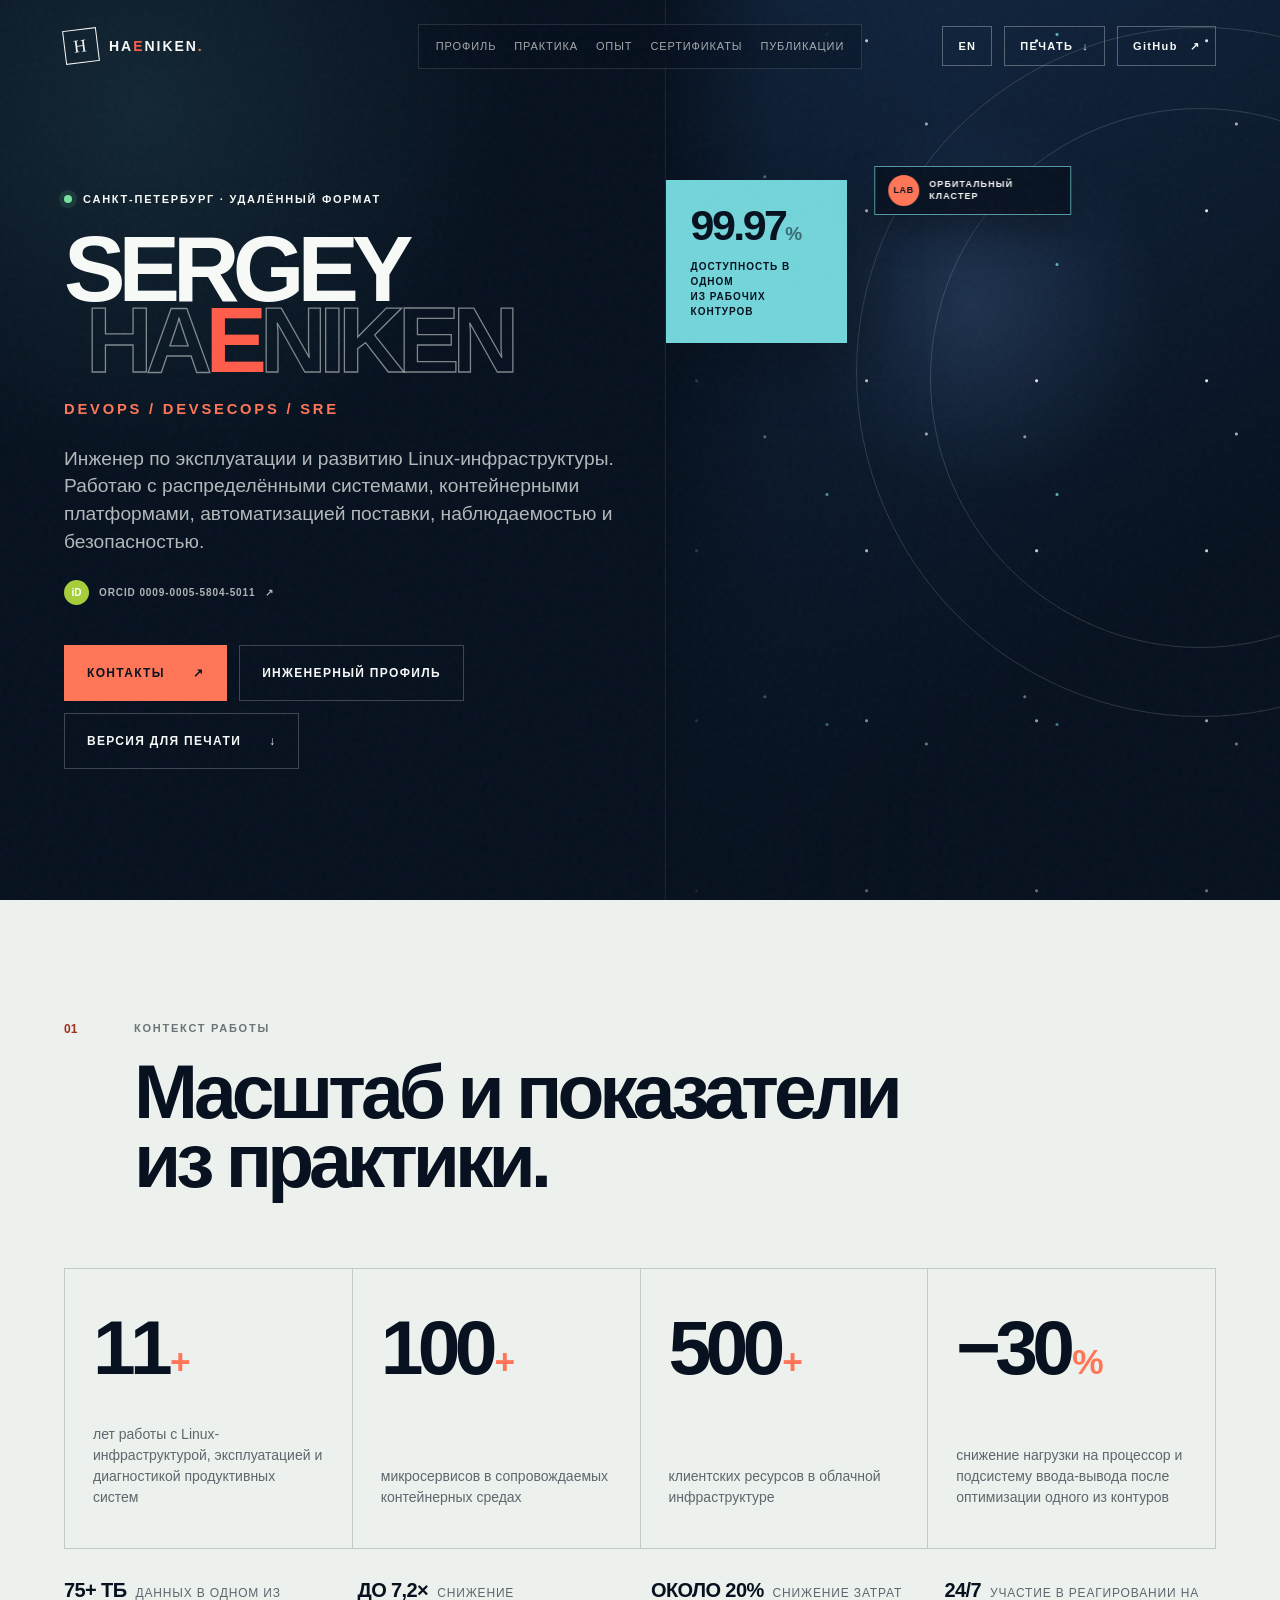
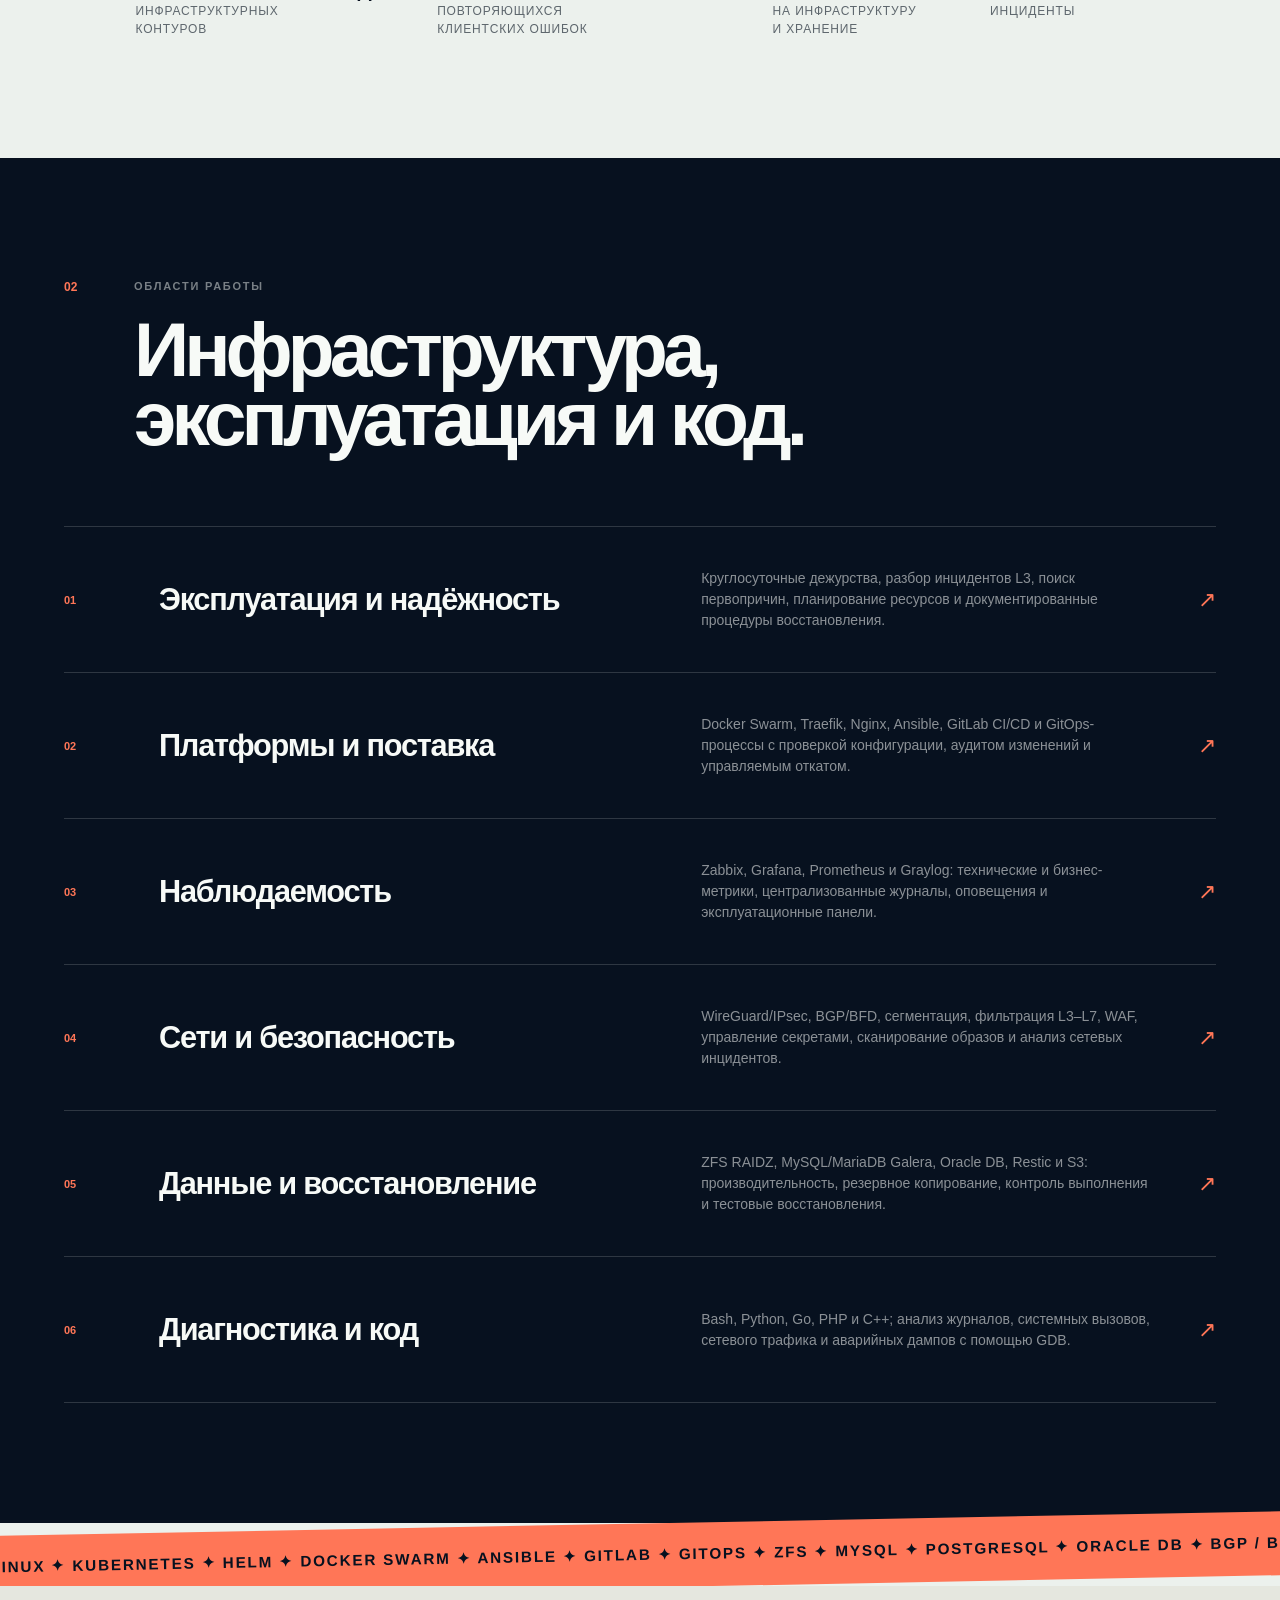
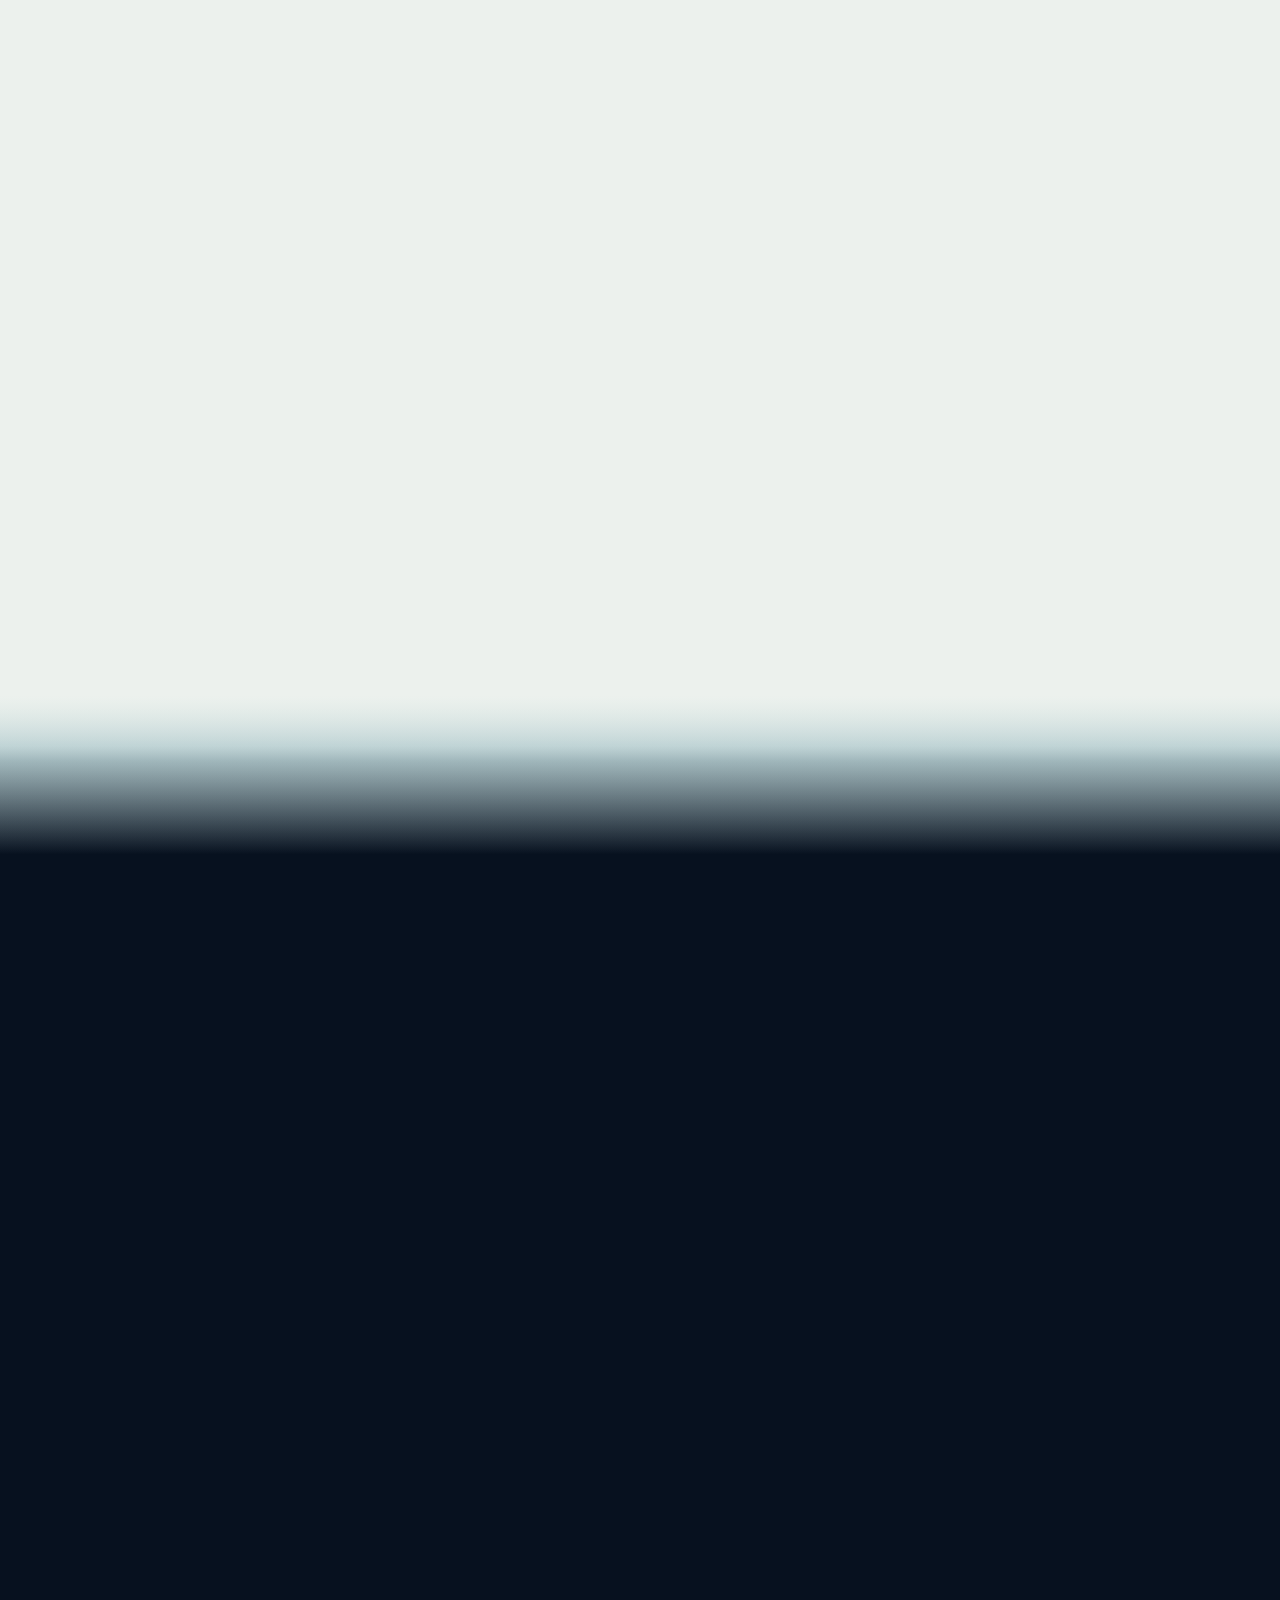
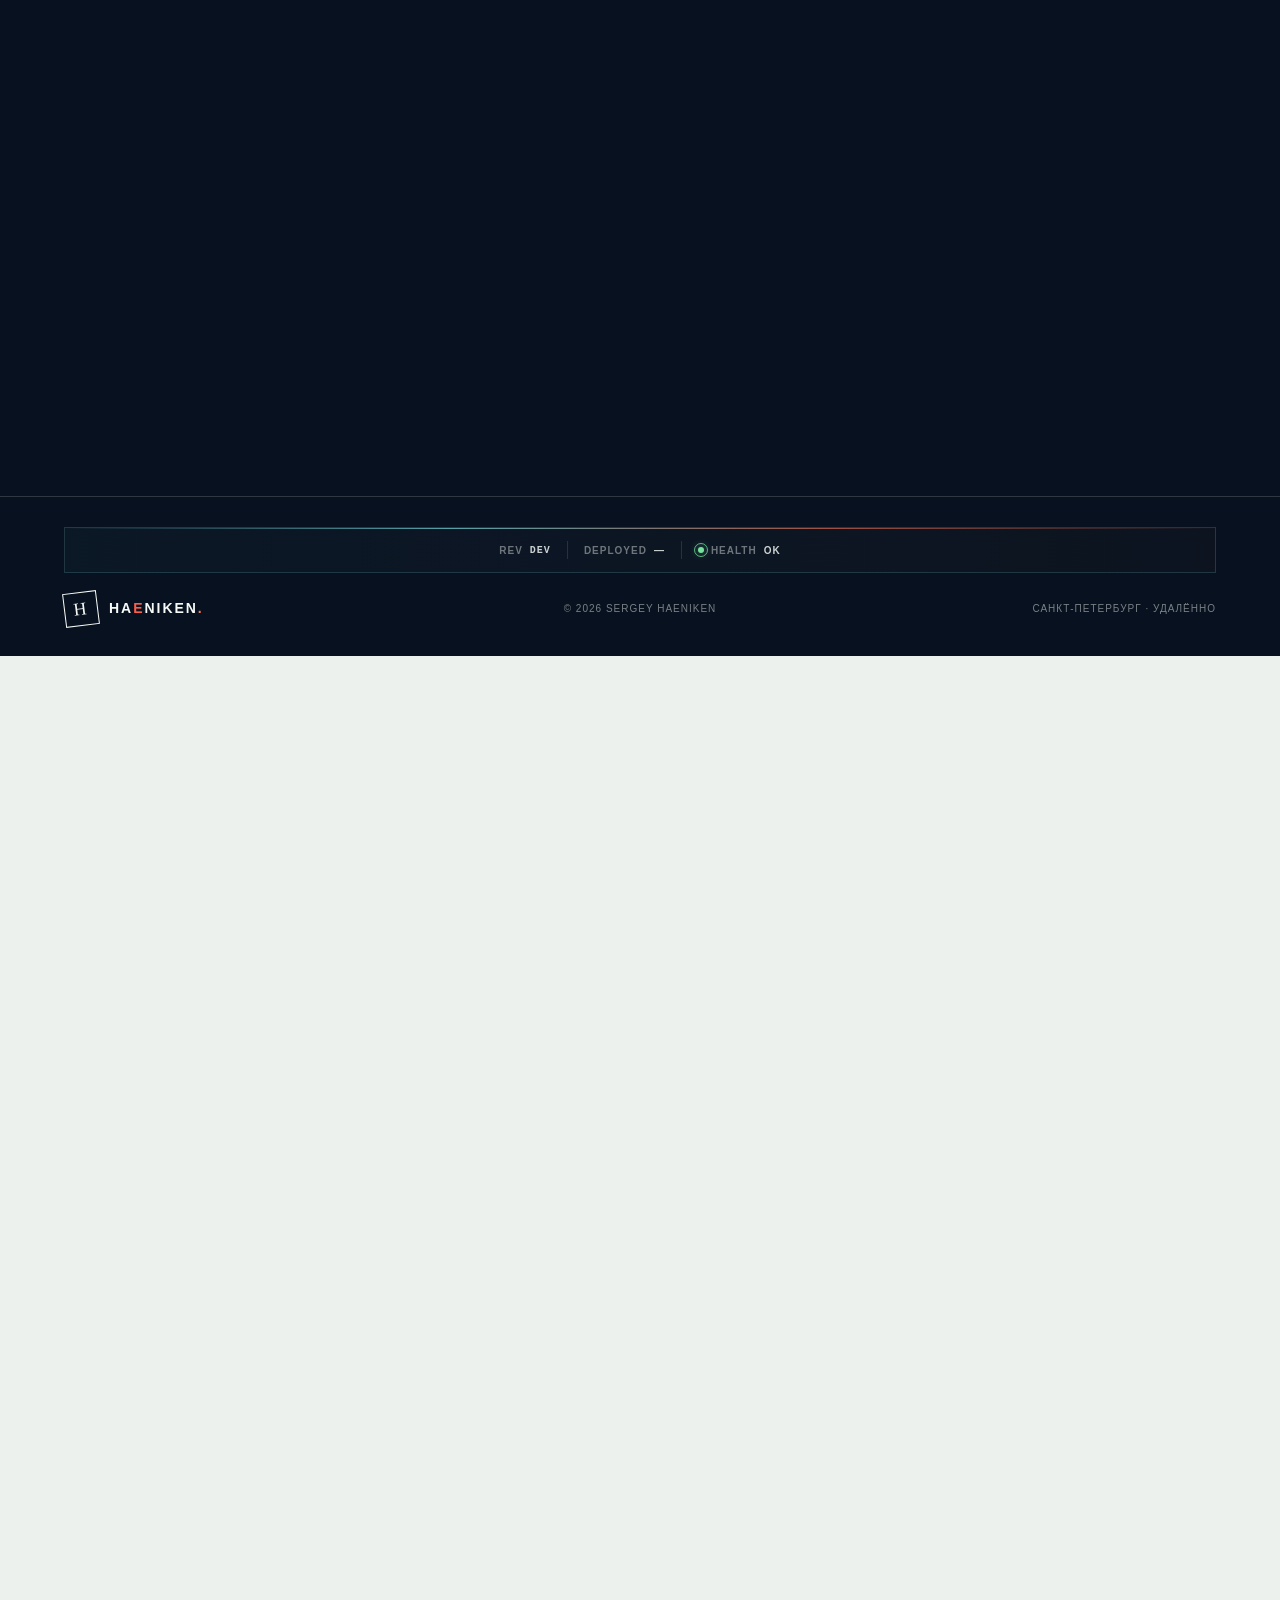
==== index.html @ 8f91738e "Add Astrosferum Astrodome technical article" ====
<!DOCTYPE html>
<html lang="ru" data-language="ru" prefix="og: https://ogp.me/ns#">
<head>
  <meta charset="UTF-8">
  <meta name="viewport" content="width=device-width, initial-scale=1">
  <meta name="theme-color" content="#07111f">
  <meta name="robots" content="index, follow, max-image-preview:large">
  <meta name="description" content="Sergey Haeniken — DevOps, DevSecOps и SRE-инженер. 11+ лет работы с Linux-инфраструктурой, распределёнными системами, надёжностью, безопасностью и автоматизацией.">
  <meta name="author" content="Sergey Haeniken">
  <link rel="canonical" href="https://haeniken.com/">
  <link rel="alternate" hreflang="ru" href="https://haeniken.com/">
  <link rel="alternate" hreflang="en" href="https://haeniken.com/en/">
  <link rel="alternate" hreflang="x-default" href="https://haeniken.com/">
  <meta property="og:title" content="Sergey Haeniken — DevOps / DevSecOps / SRE">
  <meta property="og:description" content="11+ лет работы с Linux-инфраструктурой, распределёнными системами, надёжностью, безопасностью и автоматизацией.">
  <meta property="og:type" content="website">
  <meta property="og:url" content="https://haeniken.com/">
  <meta property="og:site_name" content="Sergey Haeniken">
  <meta property="og:locale" content="ru_RU">
  <meta property="og:locale:alternate" content="en_US">
  <meta property="og:image" content="https://haeniken.com/assets/social/main-preview.jpg">
  <meta property="og:image:secure_url" content="https://haeniken.com/assets/social/main-preview.jpg">
  <meta property="og:image:type" content="image/jpeg">
  <meta property="og:image:width" content="1200">
  <meta property="og:image:height" content="630">
  <meta property="og:image:alt" content="Sergey Haeniken — DevOps / DevSecOps / SRE">
  <meta name="twitter:card" content="summary_large_image">
  <meta name="twitter:title" content="Sergey Haeniken — DevOps / DevSecOps / SRE">
  <meta name="twitter:description" content="Linux-инфраструктура, распределённые системы, надёжность, безопасность и автоматизация.">
  <meta name="twitter:image" content="https://haeniken.com/assets/social/main-preview.jpg">
  <meta name="twitter:image:alt" content="Sergey Haeniken — DevOps / DevSecOps / SRE">
  <title>Sergey Haeniken — DevOps / DevSecOps / SRE</title>
  <link rel="icon" href="/assets/favicon.svg" type="image/svg+xml">
  <link rel="stylesheet" href="/styles.min.css?v=20260803b">
  <noscript><link rel="stylesheet" href="/rocket.min.css?v=20260728d"></noscript>
  <script type="application/ld+json">
  {
    "@context": "https://schema.org",
    "@type": "ProfilePage",
    "@id": "https://haeniken.com/#profile-page",
    "url": "https://haeniken.com/",
    "inLanguage": "ru",
    "dateModified": "2026-07-28T13:32:05+03:00",
    "mainEntity": {
      "@type": "Person",
      "@id": "https://haeniken.com/#sergey-haeniken",
      "name": "Sergey Haeniken",
      "url": "https://haeniken.com/",
      "image": "https://haeniken.com/assets/night-sky.png",
      "jobTitle": "DevOps / DevSecOps / SRE Engineer",
      "description": "Инженер по эксплуатации и развитию Linux-инфраструктуры, распределённых систем и контейнерных платформ.",
      "sameAs": [
        "https://github.com/Haeniken",
        "https://t.me/haeniken",
        "https://orcid.org/0009-0005-5804-5011",
        "https://spb.hh.ru/resume/cdcf32c1ff0cdec4930039ed1f73695a34336c"
      ],
      "knowsAbout": [
      "DevOps",
      "DevSecOps",
      "Site Reliability Engineering",
      "Linux",
      "Kubernetes",
      "Helm",
      "Docker Swarm",
      "CI/CD",
      "GitOps",
      "Ansible",
      "Zabbix",
      "Grafana",
      "Prometheus",
      "MySQL Galera",
      "ZFS",
      "BGP",
      "WireGuard",
      "Infrastructure Security",
      "Go",
      "C++",
      "Scientific Software"
      ],
      "hasOccupation": {
      "@type": "Occupation",
      "name": "DevOps / DevSecOps / SRE Engineer",
      "description": "Эксплуатация распределённых систем, контейнерных платформ, сетевой и серверной инфраструктуры; автоматизация, наблюдаемость и реагирование на инциденты.",
      "skills": "Linux, Kubernetes, Helm, Docker Swarm, GitLab CI/CD, GitOps, Ansible, Zabbix, Grafana, Prometheus, MySQL Galera, ZFS, BGP, WireGuard, Nginx, Traefik"
      },
      "knowsLanguage": [
      {
        "@type": "Language",
        "name": "Russian",
        "alternateName": "ru"
      },
      {
        "@type": "Language",
        "name": "English",
        "alternateName": "en"
      }
      ],
      "hasCredential": [
      {
        "@type": "EducationalOccupationalCredential",
        "name": "IBM Cybersecurity Analyst Professional Certificate",
        "credentialCategory": "Professional Certificate",
        "url": "https://www.coursera.org/account/accomplishments/specialization/certificate/CTF3ZA9TULXG",
        "recognizedBy": {
          "@type": "Organization",
          "name": "IBM"
        }
      },
      {
        "@type": "EducationalOccupationalCredential",
        "name": "IT Fundamentals for Cybersecurity Specialization",
        "credentialCategory": "Specialization",
        "url": "https://www.coursera.org/account/accomplishments/specialization/certificate/PCRSJGSVCAEH",
        "recognizedBy": {
          "@type": "Organization",
          "name": "IBM"
        }
      },
      {
        "@type": "EducationalOccupationalCredential",
        "name": "Security Analyst Fundamentals Specialization",
        "credentialCategory": "Specialization",
        "url": "https://www.coursera.org/account/accomplishments/specialization/certificate/VFFHAW9QMFZR",
        "recognizedBy": {
          "@type": "Organization",
          "name": "IBM"
        }
      },
      {
        "@type": "EducationalOccupationalCredential",
        "name": "Ansible practical",
        "credentialCategory": "Course Certificate",
        "url": "https://stepik.org/cert/1992014",
        "recognizedBy": {
          "@type": "Organization",
          "name": "Stepik"
        }
      },
      {
        "@type": "EducationalOccupationalCredential",
        "name": "Docker practical",
        "credentialCategory": "Course Certificate",
        "url": "https://stepik.org/cert/1992137",
        "recognizedBy": {
          "@type": "Organization",
          "name": "Stepik"
        }
      },
      {
        "@type": "EducationalOccupationalCredential",
        "name": "Kubernetes for users",
        "credentialCategory": "Course Certificate",
        "url": "https://stepik.org/cert/1992211",
        "recognizedBy": {
          "@type": "Organization",
          "name": "Stepik"
        }
      }
      ],
      "address": {
        "@type": "PostalAddress",
        "addressLocality": "Saint Petersburg",
        "addressCountry": "RU"
      }
    }
  }
  </script>
  <script type="application/ld+json">
  {
    "@context": "https://schema.org",
    "@type": "SoftwareSourceCode",
    "name": "Астросферум",
    "alternateName": "Astrosferum",
    "identifier": "bot_astrosferum",
    "url": "https://astrosferum.com/",
    "codeRepository": "https://github.com/Haeniken/bot_astrosferum",
    "description": "Research-oriented Go software for astronomy-condition forecasts using DWD ICON-EU and ICON Global data, model-derived atmospheric diagnostics, ephemerides and reproducible charts.",
    "programmingLanguage": {
      "@type": "ComputerLanguage",
      "name": "Go"
    },
    "license": "https://opensource.org/license/mit",
    "author": {
      "@type": "Person",
      "name": "Sergey Haeniken",
      "url": "https://haeniken.com/",
      "sameAs": "https://orcid.org/0009-0005-5804-5011"
    }
  }
  </script>
  <script type="application/ld+json">
  {
    "@context": "https://schema.org",
    "@graph": [
      {
        "@type": "SoftwareSourceCode",
        "name": "GitOps Traefik Panel",
        "identifier": "gitops-traefik-panel",
        "codeRepository": "https://github.com/Haeniken/gitops-traefik-panel",
        "description": "A PHP operations panel that validates DNS and WHOIS data, creates GitHub pull requests and tracks Traefik configuration deployment.",
        "programmingLanguage": {
          "@type": "ComputerLanguage",
          "name": "PHP"
        },
        "author": {
          "@type": "Person",
          "name": "Sergey Haeniken",
          "url": "https://haeniken.com/"
        }
      },
      {
        "@type": "SoftwareSourceCode",
        "name": "VK Chat Digest Bot",
        "identifier": "vk_chat_digest_bot",
        "codeRepository": "https://github.com/Haeniken/vk_chat_digest_bot",
        "description": "A Go and PostgreSQL service that builds per-conversation VK digests with language models, optional generated illustrations and idempotent range processing.",
        "programmingLanguage": {
          "@type": "ComputerLanguage",
          "name": "Go"
        },
        "license": "https://opensource.org/license/mit",
        "author": {
          "@type": "Person",
          "name": "Sergey Haeniken",
          "url": "https://haeniken.com/"
        }
      },
      {
        "@type": "SoftwareSourceCode",
        "name": "RabbitHole VPN",
        "identifier": "bot-rabbithole-vpn",
        "description": "A private Go and PostgreSQL system for Telegram-based subscription management, payment reconciliation and 3x-ui provisioning.",
        "programmingLanguage": {
          "@type": "ComputerLanguage",
          "name": "Go"
        },
        "author": {
          "@type": "Person",
          "name": "Sergey Haeniken",
          "url": "https://haeniken.com/"
        }
      }
    ]
  }
  </script>
</head>
<body>
  <a class="skip-link" href="#main">К содержанию</a>
  <div class="noise" aria-hidden="true"></div>

  <header class="site-header">
    <a class="brand" href="#top">
      <span class="brand-mark">H</span>
      <span>HA<span class="brand-e">E</span>NIKEN<span class="brand-dot">.</span></span>
    </a>
    <nav class="nav" id="primary-navigation" aria-label="Основная навигация">
      <a href="#outcomes"><span class="lang lang-ru">Профиль</span><span class="lang lang-en">Profile</span></a>
      <a href="#expertise"><span class="lang lang-ru">Практика</span><span class="lang lang-en">Practice</span></a>
      <a href="#experience"><span class="lang lang-ru">Опыт</span><span class="lang lang-en">Experience</span></a>
      <a href="#certificates"><span class="lang lang-ru">Сертификаты</span><span class="lang lang-en">Certificates</span></a>
      <a class="lang lang-ru" href="/articles/">Публикации</a>
      <a class="lang lang-en" href="/en/articles/">Publications</a>
      <button class="nav-print-link" type="button" data-print-action>
        <span class="lang lang-ru">Версия для печати</span>
        <span class="lang lang-en">Print version</span>
      </button>
    </nav>
    <button class="mobile-menu-toggle" type="button" aria-expanded="false" aria-controls="primary-navigation">
      <span class="menu-toggle-label">
        <span class="lang lang-ru">Меню</span>
        <span class="lang lang-en">Menu</span>
      </span>
      <span class="menu-toggle-icon" aria-hidden="true"><i></i><i></i></span>
    </button>
    <div class="header-actions">
      <a class="language-toggle lang lang-ru" href="/en/" hreflang="en" lang="en" aria-label="English version">EN</a>
      <a class="language-toggle lang lang-en" href="/" hreflang="ru" lang="ru" aria-label="Русская версия">RU</a>
      <button class="header-print" type="button" data-print-action>
        <span class="lang lang-ru">Печать</span>
        <span class="lang lang-en">Print</span>
        <span aria-hidden="true">↓</span>
      </button>
      <a class="header-cta" href="https://github.com/Haeniken" target="_blank" rel="noreferrer">
        GitHub <span aria-hidden="true">↗</span>
      </a>
    </div>
  </header>

  <main id="main">
    <section class="hero" id="top">
      <div class="hero-copy">
        <div class="eyebrow reveal">
          <span class="status-light"></span>
          <span class="lang lang-ru">Санкт-Петербург · удалённый формат</span>
          <span class="lang lang-en">Saint Petersburg · remote</span>
        </div>
        <h1 class="reveal">
          <span>SERGEY</span>
          <span class="outline">HA<span class="accent-e">E</span>NIKEN</span>
        </h1>
        <p class="hero-role reveal">
          <span class="lang lang-ru">DEVOPS / DEVSECOPS / SRE</span>
          <span class="lang lang-en">DEVOPS / DEVSECOPS / SRE</span>
        </p>
        <p class="hero-lead reveal">
          <span class="lang lang-ru">Инженер по эксплуатации и развитию Linux-инфраструктуры. Работаю с распределёнными системами, контейнерными платформами, автоматизацией поставки, наблюдаемостью и безопасностью.</span>
          <span class="lang lang-en">Infrastructure and reliability engineer working with distributed systems, Linux, container platforms, delivery automation, observability and security.</span>
        </p>
        <p class="print-header-contact" data-print-contact></p>
        <a class="orcid-profile reveal" href="https://orcid.org/0009-0005-5804-5011" target="_blank" rel="me noreferrer">
          <span class="orcid-mark">iD</span>
          <span>ORCID 0009-0005-5804-5011</span>
          <span aria-hidden="true">↗</span>
        </a>
        <div class="hero-actions reveal">
          <a class="button button-primary" href="#contact">
            <span class="lang lang-ru">Контакты</span>
            <span class="lang lang-en">Contact</span>
            <span aria-hidden="true">↗</span>
          </a>
          <a class="button button-ghost" href="#outcomes">
            <span class="lang lang-ru">Инженерный профиль</span>
            <span class="lang lang-en">Engineering profile</span>
          </a>
          <button class="button button-ghost print-button" type="button" data-print-action>
            <span class="lang lang-ru">Версия для печати</span>
            <span class="lang lang-en">Print version</span>
            <span aria-hidden="true">↓</span>
          </button>
        </div>
      </div>

      <div class="hero-visual reveal">
        <div class="visual-orbit orbit-one"></div>
        <div class="visual-orbit orbit-two"></div>
        <div class="lab-orbit-track">
          <a class="lab-orbit-link lang lang-ru" href="/lab/">
            <span>LAB</span>
            <strong>Орбитальный кластер</strong>
          </a>
          <a class="lab-orbit-link lang lang-en" href="/en/lab/">
            <span>LAB</span>
            <strong>Cluster Orbit</strong>
          </a>
        </div>
        <figure class="image-frame" data-ambient-scan>
          <picture>
            <source
              media="(max-width: 520px)"
              type="image/webp"
              srcset="/assets/night-sky-original-480.webp 480w"
              sizes="100vw">
            <source
              type="image/webp"
              srcset="/assets/night-sky-original-640.webp 640w, /assets/night-sky-original-840.webp 840w, /assets/night-sky-original-1051.webp 1051w"
              sizes="(max-width: 1000px) 100vw, 48vw">
            <img src="/assets/night-sky-original.jpg" alt="Астроном" width="1051" height="793" fetchpriority="high" decoding="async">
          </picture>
        </figure>
        <div class="satellite-train" data-satellite-train aria-hidden="true">
          <i></i><i></i><i></i><i></i><i></i><i></i><i></i><i></i><i></i><i></i><i></i><i></i><i></i><i></i>
        </div>
        <div class="availability-card">
          <span class="availability-value">99.97<span>%</span></span>
          <span class="lang lang-ru">Доступность в одном<br>из рабочих контуров</span>
          <span class="lang lang-en">Availability in one<br>production environment</span>
        </div>
      </div>

      <div class="scroll-hint">
        <span class="scroll-line"></span>
        <span class="lang lang-ru">Профиль</span>
        <span class="lang lang-en">Profile</span>
      </div>
    </section>

    <section class="metrics section" id="outcomes">
      <div class="section-heading reveal">
        <span class="section-number">01</span>
        <p class="kicker"><span class="lang lang-ru">Контекст работы</span><span class="lang lang-en">Working context</span></p>
        <h2><span class="lang lang-ru">Масштаб и показатели<br>из практики.</span><span class="lang lang-en">Scale and figures<br>from practice.</span></h2>
      </div>
      <div class="metrics-grid">
        <div class="metric-card reveal">
          <span class="metric-value">11<span>+</span></span>
          <p><span class="lang lang-ru">лет работы с Linux-инфраструктурой, эксплуатацией и диагностикой продуктивных систем</span><span class="lang lang-en">years working with Linux infrastructure, operations and production troubleshooting</span></p>
        </div>
        <div class="metric-card reveal">
          <span class="metric-value">100<span>+</span></span>
          <p><span class="lang lang-ru">микросервисов в сопровождаемых контейнерных средах</span><span class="lang lang-en">microservices across supported container environments</span></p>
        </div>
        <div class="metric-card reveal">
          <span class="metric-value">500<span>+</span></span>
          <p><span class="lang lang-ru">клиентских ресурсов в облачной инфраструктуре</span><span class="lang lang-en">client resources in a SaaS infrastructure</span></p>
        </div>
        <div class="metric-card reveal">
          <span class="metric-value">−30<span>%</span></span>
          <p><span class="lang lang-ru">снижение нагрузки на процессор и подсистему ввода-вывода после оптимизации одного из контуров</span><span class="lang lang-en">CPU/IO load reduction after optimizing one production environment</span></p>
        </div>
      </div>
      <div class="impact-strip reveal">
        <span><b>75+ ТБ</b> <span class="lang lang-ru">данных в одном из инфраструктурных контуров</span><span class="lang lang-en">of data in one infrastructure environment</span></span>
        <span><b>до 7,2×</b> <span class="lang lang-ru">снижение повторяющихся клиентских ошибок</span><span class="lang lang-en">reduction in recurring client-facing errors</span></span>
        <span><b>около 20%</b> <span class="lang lang-ru">снижение затрат на инфраструктуру и хранение</span><span class="lang lang-en">reduction in infrastructure and storage costs</span></span>
        <span><b>24/7</b> <span class="lang lang-ru">участие в реагировании на инциденты</span><span class="lang lang-en">participation in incident response</span></span>
      </div>
    </section>

    <section class="expertise section" id="expertise">
      <div class="section-heading section-heading-light reveal">
        <span class="section-number">02</span>
        <p class="kicker"><span class="lang lang-ru">Области работы</span><span class="lang lang-en">Areas of practice</span></p>
        <h2><span class="lang lang-ru">Инфраструктура,<br>эксплуатация и код.</span><span class="lang lang-en">Infrastructure,<br>operations and code.</span></h2>
      </div>
      <div class="expertise-list">
        <article class="expertise-row reveal">
          <span class="row-number">01</span>
          <h3><span class="lang lang-ru">Эксплуатация и надёжность</span><span class="lang lang-en">Operations &amp; Reliability</span></h3>
          <p><span class="lang lang-ru">Круглосуточные дежурства, разбор инцидентов L3, поиск первопричин, планирование ресурсов и документированные процедуры восстановления.</span><span class="lang lang-en">On-call operations, L3 incident investigation, root-cause analysis, capacity planning and documented recovery procedures.</span></p>
          <span class="row-arrow">↗</span>
        </article>
        <article class="expertise-row reveal">
          <span class="row-number">02</span>
          <h3><span class="lang lang-ru">Платформы и поставка</span><span class="lang lang-en">Platforms &amp; Delivery</span></h3>
          <p><span class="lang lang-ru">Docker Swarm, Traefik, Nginx, Ansible, GitLab CI/CD и GitOps-процессы с проверкой конфигурации, аудитом изменений и управляемым откатом.</span><span class="lang lang-en">Docker Swarm, Traefik, Nginx, Ansible, GitLab CI/CD and GitOps workflows with configuration checks, change auditing and controlled rollback.</span></p>
          <span class="row-arrow">↗</span>
        </article>
        <article class="expertise-row reveal">
          <span class="row-number">03</span>
          <h3><span class="lang lang-ru">Наблюдаемость</span><span class="lang lang-en">Observability</span></h3>
          <p><span class="lang lang-ru">Zabbix, Grafana, Prometheus и Graylog: технические и бизнес-метрики, централизованные журналы, оповещения и эксплуатационные панели.</span><span class="lang lang-en">Zabbix, Grafana, Prometheus and Graylog: technical and business metrics, centralized logs, alerting and operational dashboards.</span></p>
          <span class="row-arrow">↗</span>
        </article>
        <article class="expertise-row reveal">
          <span class="row-number">04</span>
          <h3><span class="lang lang-ru">Сети и безопасность</span><span class="lang lang-en">Networks &amp; Security</span></h3>
          <p><span class="lang lang-ru">WireGuard/IPsec, BGP/BFD, сегментация, фильтрация L3–L7, WAF, управление секретами, сканирование образов и анализ сетевых инцидентов.</span><span class="lang lang-en">WireGuard/IPsec, BGP/BFD, segmentation, L3–L7 filtering, WAF, secrets management, image scanning and network incident analysis.</span></p>
          <span class="row-arrow">↗</span>
        </article>
        <article class="expertise-row reveal">
          <span class="row-number">05</span>
          <h3><span class="lang lang-ru">Данные и восстановление</span><span class="lang lang-en">Data &amp; Recovery</span></h3>
          <p><span class="lang lang-ru">ZFS RAIDZ, MySQL/MariaDB Galera, Oracle DB, Restic и S3: производительность, резервное копирование, контроль выполнения и тестовые восстановления.</span><span class="lang lang-en">ZFS RAIDZ, MySQL/MariaDB Galera, Oracle DB, Restic and S3: performance, backups, execution controls and recovery testing.</span></p>
          <span class="row-arrow">↗</span>
        </article>
        <article class="expertise-row reveal">
          <span class="row-number">06</span>
          <h3><span class="lang lang-ru">Диагностика и код</span><span class="lang lang-en">Diagnostics &amp; Code</span></h3>
          <p><span class="lang lang-ru">Bash, Python, Go, PHP и C++; анализ журналов, системных вызовов, сетевого трафика и аварийных дампов с помощью GDB.</span><span class="lang lang-en">Bash, Python, Go, PHP and C++; analysis of logs, system calls, network traffic and core dumps with GDB.</span></p>
          <span class="row-arrow">↗</span>
        </article>
      </div>
    </section>

    <div class="stack-ticker" aria-hidden="true">
      <div class="ticker-track" aria-hidden="true">
        <span>LINUX ✦ KUBERNETES ✦ HELM ✦ DOCKER SWARM ✦ ANSIBLE ✦ GITLAB ✦ GITOPS ✦ ZFS ✦ MYSQL ✦ POSTGRESQL ✦ ORACLE DB ✦ BGP / BFD ✦ ZABBIX ✦ GRAFANA ✦ IPSEC ✦ WIREGUARD ✦ GO ✦</span>
        <span>LINUX ✦ KUBERNETES ✦ HELM ✦ DOCKER SWARM ✦ ANSIBLE ✦ GITLAB ✦ GITOPS ✦ ZFS ✦ MYSQL ✦ POSTGRESQL ✦ ORACLE DB ✦ BGP / BFD ✦ ZABBIX ✦ GRAFANA ✦ IPSEC ✦ WIREGUARD ✦ GO ✦</span>
      </div>
    </div>

    <section class="experience section" id="experience">
      <div class="section-heading reveal">
        <span class="section-number">03</span>
        <p class="kicker"><span class="lang lang-ru">Опыт</span><span class="lang lang-en">Experience</span></p>
        <h2><span class="lang lang-ru">Производственные<br>контуры и задачи.</span><span class="lang lang-en">Production environments<br>and responsibilities.</span></h2>
      </div>
      <div class="timeline">
        <article class="timeline-item reveal">
          <div class="timeline-meta">
            <h3>Банк «Санкт-Петербург»</h3>
            <span><span class="lang lang-ru">Инженер DevOps</span><span class="lang lang-en">DevOps Engineer</span></span>
            <time datetime="2024-01"><span class="lang lang-ru">2024 — настоящее время</span><span class="lang lang-en">2024 — present</span></time>
          </div>
          <div class="timeline-detail">
            <p><span class="lang lang-ru">Эксплуатация распределённой инфраструктуры интернет-банка: более 100 микросервисов в Docker Swarm, работа с Kubernetes и Helm, плановые и аварийные развёртывания, GitLab CI/CD.</span><span class="lang lang-en">Operating distributed internet-banking infrastructure: 100+ microservices in Docker Swarm, work with Kubernetes and Helm, planned and emergency deployments, and GitLab CI/CD.</span></p>
            <p><span class="lang lang-ru">Мониторинг критичных интеграций и бизнес-метрик, разбор инцидентов L3 и участие в круглосуточном восстановлении сервисов с SLA 99,97%.</span><span class="lang lang-en">Monitoring critical integrations and business metrics, investigating L3 incidents and participating in 24/7 service recovery at 99.97% SLA.</span></p>
          </div>
        </article>
        <article class="timeline-item reveal">
          <div class="timeline-meta">
            <h3>TIPPO Cloud Service</h3>
            <span><span class="lang lang-ru">Инженер DevOps / DevSecOps / SRE</span><span class="lang lang-en">DevOps / DevSecOps / SRE Engineer</span></span>
            <span class="timeline-period"><time datetime="2024-03">2024</time><span class="lang lang-ru"> — настоящее время · проектная работа</span><span class="lang lang-en"> — present · project role</span></span>
          </div>
          <div class="timeline-detail">
            <p><span class="lang lang-ru">Архитектура и эксплуатация SaaS-инфраструктуры: 500+ клиентских ресурсов, 7 виртуальных и 6 физических серверов, более 75 ТБ данных.</span><span class="lang lang-en">Architecture and operations for SaaS infrastructure: 500+ client resources, 7 virtual and 6 physical servers, and 75+ TB of data.</span></p>
            <p><span class="lang lang-ru">WireGuard/IPsec с BGP/BFD, ZFS RAIDZ, MySQL Galera, GitOps-управление Traefik, резервное копирование Restic/S3 и тестовые восстановления.</span><span class="lang lang-en">WireGuard/IPsec with BGP/BFD, ZFS RAIDZ, MySQL Galera, GitOps-managed Traefik, Restic/S3 backups and recovery testing.</span></p>
          </div>
        </article>
        <article class="timeline-item reveal">
          <div class="timeline-meta">
            <h3>StormWall</h3>
            <span><span class="lang lang-ru">Ведущий инженер</span><span class="lang lang-en">Lead Engineer</span></span>
            <span class="timeline-period"><time datetime="2021-11">2021</time>—<time datetime="2024-01">2024</time></span>
          </div>
          <div class="timeline-detail">
            <p><span class="lang lang-ru">Защита трафика L3–L7, настройка WAF, разбор сетевых дампов, работа с GRE/IPIP-туннелями и расследование инцидентов.</span><span class="lang lang-en">L3–L7 traffic protection, WAF configuration, packet-capture analysis, GRE/IPIP tunnels and incident investigation.</span></p>
            <p><span class="lang lang-ru">Обработка событий центра мониторинга безопасности в Splunk и R‑Vision, автоматизация диагностики с помощью Ansible, Bash и Python.</span><span class="lang lang-en">Security operations events in Splunk and R-Vision, with diagnostic automation using Ansible, Bash and Python.</span></p>
          </div>
        </article>
        <article class="timeline-item reveal">
          <div class="timeline-meta">
            <h3>ElGracia</h3>
            <span><span class="lang lang-ru">Администратор Linux / куратор проекта</span><span class="lang lang-en">Linux Administrator / Project Curator</span></span>
            <span class="timeline-period"><time datetime="2014-12">2014</time>—<time datetime="2019-09">2019</time></span>
          </div>
          <div class="timeline-detail">
            <p><span class="lang lang-ru">Linux-платформа примерно на 1000 одновременных пользователей: настройка ядра и сети, MySQL/InnoDB, MariaDB Galera и изменения продуктивных баз данных.</span><span class="lang lang-en">Linux platform serving about 1,000 concurrent users: kernel and network tuning, MySQL/InnoDB, MariaDB Galera and production database changes.</span></p>
            <p><span class="lang lang-ru">Разбор аварийных дампов в GDB, локализация причин в инфраструктуре и C++-коде, интеграция изменений TrinityCore и централизованное журналирование.</span><span class="lang lang-en">Core-dump analysis in GDB, root-cause isolation across infrastructure and C++ code, TrinityCore upstream integration and centralized logging.</span></p>
          </div>
        </article>
      </div>
    </section>

    <section class="projects section">
      <div class="projects-heading reveal">
        <p class="kicker"><span class="lang lang-ru">Избранные проекты</span><span class="lang lang-en">Selected work</span></p>
        <h2><span class="lang lang-ru">Прикладная и<br>научно-техническая разработка.</span><span class="lang lang-en">Applied and<br>scientific software.</span></h2>
      </div>
      <div class="project-grid">
        <article class="project-card project-featured reveal">
          <div class="project-top"><span><span class="lang lang-ru">01 / GO / НАУЧНО-ТЕХНИЧЕСКОЕ ПО</span><span class="lang lang-en">01 / GO / SCIENTIFIC SOFTWARE</span></span><span>↗</span></div>
          <div class="project-code lang lang-ru" aria-hidden="true">
            <span class="code-muted">модели:</span> ICON-EU / ICON Global<br>
            <span class="code-accent">GRIB2</span> → поля атмосферы<br>
            <span class="code-accent">расчёт</span> → облака / ветер / устойчивость<br>
            <span class="code-accent">вывод</span> → прогнозные графики
          </div>
          <div class="project-code lang lang-en" aria-hidden="true">
            <span class="code-muted">models:</span> ICON-EU / ICON Global<br>
            <span class="code-accent">GRIB2</span> → atmospheric fields<br>
            <span class="code-accent">compute</span> → cloud / wind / seeing<br>
            <span class="code-accent">render</span> → forecast charts
          </div>
          <div>
            <h3><span class="lang lang-ru">Астросферум</span><span class="lang lang-en">Astrosferum</span></h3>
            <p><span class="lang lang-ru">Самостоятельно спроектированное и разработанное научно-техническое ПО для оценки условий астрономических наблюдений. Обрабатывает данные DWD, строит прогнозные оценки облачности и устойчивости атмосферы, рассчитывает эфемериды и формирует воспроизводимые графики для Telegram и VK. Результаты являются модельными оценками, а не измерениями.</span><span class="lang lang-en">Independently designed and developed scientific software for astronomy-condition planning. It processes DWD data, derives cloud and atmospheric-stability estimates, calculates ephemerides, and produces reproducible charts for Telegram and VK. Its outputs are model estimates rather than measurements.</span></p>
            <div class="project-links">
              <a class="lang lang-ru" href="/articles/astrosferum/">Прогноз и расчёты <span aria-hidden="true">→</span></a>
              <a class="lang lang-en" href="/en/articles/astrosferum/">Forecast and calculations <span aria-hidden="true">→</span></a>
              <a class="lang lang-ru" href="/articles/astrodome/">Астрокупол <span aria-hidden="true">→</span></a>
              <a class="lang lang-en" href="/en/articles/astrodome/">Astrodome <span aria-hidden="true">→</span></a>
              <a href="https://astrosferum.com/" target="_blank" rel="noreferrer">astrosferum.com <span aria-hidden="true">↗</span></a>
              <a href="https://github.com/Haeniken/bot_astrosferum" target="_blank" rel="noreferrer">GitHub <span aria-hidden="true">↗</span></a>
            </div>
          </div>
        </article>
        <a class="project-card reveal" href="https://github.com/Haeniken/gitops-traefik-panel" target="_blank" rel="noreferrer">
          <div class="project-top"><span>02 / PHP / GITOPS</span><span>↗</span></div>
          <div class="project-code lang lang-ru" aria-hidden="true">
            <span class="code-muted">вход:</span> Unicode / Punycode<br>
            <span class="code-accent">DNS</span> → A / AAAA / WHOIS<br>
            <span class="code-accent">GitHub</span> → ветка / запрос / проверки<br>
            <span class="code-accent">выкладка</span> → Traefik / TLS / статус
          </div>
          <div class="project-code lang lang-en" aria-hidden="true">
            <span class="code-muted">input:</span> Unicode / Punycode<br>
            <span class="code-accent">DNS</span> → A / AAAA / WHOIS<br>
            <span class="code-accent">GitHub</span> → branch / PR / checks<br>
            <span class="code-accent">deploy</span> → Traefik / TLS / status
          </div>
          <div>
            <h3>GitOps Traefik Panel</h3>
            <p><span class="lang lang-ru">Операторская панель для безопасного добавления доменов в конфигурацию Traefik. Нормализует Unicode/Punycode, проверяет A/AAAA, WHOIS и дубликаты, создаёт запрос на слияние и показывает ход проверок, выкладки и выпуска TLS-сертификата.</span><span class="lang lang-en">An operations panel for safely adding domains to Traefik configuration. It normalizes Unicode/Punycode, validates A/AAAA and WHOIS data, detects duplicates, creates a pull request and tracks checks, deployment and TLS issuance.</span></p>
          </div>
        </a>
        <a class="project-card reveal" href="https://github.com/Haeniken/vk_chat_digest_bot" target="_blank" rel="noreferrer">
          <div class="project-top"><span><span class="lang lang-ru">03 / GO / АВТОМАТИЗАЦИЯ</span><span class="lang lang-en">03 / GO / AUTOMATION</span></span><span>↗</span></div>
          <div class="project-code lang lang-ru" aria-hidden="true">
            <span class="code-muted">вход:</span> VK Long Poll<br>
            <span class="code-accent">PostgreSQL</span> → контекст бесед<br>
            <span class="code-accent">модель</span> → сводка / иллюстрация<br>
            <span class="code-accent">вывод</span> → VK / учёт расходов
          </div>
          <div class="project-code lang lang-en" aria-hidden="true">
            <span class="code-muted">input:</span> VK Long Poll<br>
            <span class="code-accent">PostgreSQL</span> → per-chat context<br>
            <span class="code-accent">model</span> → digest / illustration<br>
            <span class="code-accent">output</span> → VK / usage accounting
          </div>
          <div>
            <h3>VK Chat Digest Bot</h3>
            <p><span class="lang lang-ru">Сервис на Go и PostgreSQL для автоматических и ручных сводок бесед ВКонтакте. Хранит раздельное состояние бесед, защищает обработанные диапазоны блокировками PostgreSQL, поддерживает несколько поставщиков языковых моделей и учитывает расход токенов и изображений.</span><span class="lang lang-en">A Go and PostgreSQL service for automatic and manually triggered VK conversation digests. It keeps per-chat state, protects processed ranges with PostgreSQL advisory locks, supports multiple model and image providers, and records token and image usage.</span></p>
          </div>
        </a>
        <article class="project-card project-private reveal">
          <div class="project-top">
            <span><span class="lang lang-ru">04 / GO / ЧАСТНЫЙ ПРОЕКТ</span><span class="lang lang-en">04 / GO / PRIVATE PROJECT</span></span>
            <span><span class="lang lang-ru">ЗАКРЫТ</span><span class="lang lang-en">PRIVATE</span></span>
          </div>
          <div class="project-code lang lang-ru" aria-hidden="true">
            <span class="code-muted">вход:</span> Telegram webhook<br>
            <span class="code-accent">платежи</span> → YooMoney / сверка<br>
            <span class="code-accent">доступ</span> → 3x-ui / VLESS / QR<br>
            <span class="code-accent">фон</span> → сроки / автопродление
          </div>
          <div class="project-code lang lang-en" aria-hidden="true">
            <span class="code-muted">input:</span> Telegram webhook<br>
            <span class="code-accent">payments</span> → YooMoney / reconcile<br>
            <span class="code-accent">access</span> → 3x-ui / VLESS / QR<br>
            <span class="code-accent">worker</span> → expiry / auto-renewal
          </div>
          <div>
            <h3>RabbitHole VPN</h3>
            <p><span class="lang lang-ru">Закрытая система на Go и PostgreSQL: Telegram-бот, фоновый обработчик и административный контур. Идемпотентно обрабатывает платежи, выдаёт и сверяет подписки через 3x-ui, формирует ссылки VLESS и QR-коды, контролирует сроки и автопродление.</span><span class="lang lang-en">A private Go and PostgreSQL system comprising a Telegram bot, background worker and administrative controls. It processes payments idempotently, provisions and reconciles subscriptions through 3x-ui, generates VLESS links and QR codes, and manages expiry and auto-renewal.</span></p>
            <div class="project-links">
              <a class="lang lang-ru" href="/articles/rabbithole-vpn/">Техническая заметка <span aria-hidden="true">→</span></a>
              <a class="lang lang-en" href="/en/articles/rabbithole-vpn/">Technical note <span aria-hidden="true">→</span></a>
            </div>
          </div>
        </article>
      </div>
    </section>

    <figure class="observation-break reveal" data-ambient-scan>
      <picture>
        <source
          type="image/webp"
          srcset="/assets/astronomer-2-640.webp 640w, /assets/astronomer-2-960.webp 960w, /assets/astronomer-2.webp 1448w"
          sizes="100vw">
        <img src="/assets/astronomer-2.jpg" alt="Астроном2" width="1448" height="1086" loading="lazy" decoding="async">
      </picture>
    </figure>

    <section class="certificates section" id="certificates">
      <div class="section-heading section-heading-light reveal">
        <span class="section-number">04</span>
        <p class="kicker"><span class="lang lang-ru">Проверяемые сертификаты</span><span class="lang lang-en">Verifiable credentials</span></p>
        <h2><span class="lang lang-ru">Инфраструктура<br>и кибербезопасность.</span><span class="lang lang-en">Infrastructure<br>and cybersecurity.</span></h2>
      </div>
      <p class="certificates-intro reveal">
        <span class="lang lang-ru">Профессиональная программа IBM, две специализации, практические сертификаты по Ansible, Docker и Kubernetes, а также профильные курсы по анализу угроз, реагированию на инциденты и сетевой безопасности.</span>
        <span class="lang lang-en">An IBM professional program, two specializations, practical Ansible, Docker and Kubernetes credentials, plus focused courses in threat analysis, incident response and network security.</span>
      </p>
      <div class="certificate-grid">
        <a class="certificate-card certificate-card-featured reveal" href="https://www.coursera.org/account/accomplishments/specialization/certificate/CTF3ZA9TULXG" target="_blank" rel="noreferrer">
          <span class="certificate-icon icon-shield" aria-hidden="true">IBM</span>
          <span class="certificate-body">
            <span class="certificate-meta">IBM / Coursera</span>
            <strong>IBM Cybersecurity Analyst</strong>
            <span class="certificate-type"><span class="lang lang-ru">Профессиональная программа</span><span class="lang lang-en">Professional Certificate</span></span>
          </span>
          <span class="certificate-arrow" aria-hidden="true">↗</span>
        </a>
        <a class="certificate-card reveal" href="https://www.coursera.org/account/accomplishments/specialization/certificate/PCRSJGSVCAEH" target="_blank" rel="noreferrer">
          <span class="certificate-icon icon-binary" aria-hidden="true">01</span>
          <span class="certificate-body">
            <span class="certificate-meta">IBM / Coursera</span>
            <strong>IT Fundamentals for Cybersecurity</strong>
            <span class="certificate-type"><span class="lang lang-ru">Специализация</span><span class="lang lang-en">Specialization</span></span>
          </span>
          <span class="certificate-arrow" aria-hidden="true">↗</span>
        </a>
        <a class="certificate-card reveal" href="https://www.coursera.org/account/accomplishments/specialization/certificate/VFFHAW9QMFZR" target="_blank" rel="noreferrer">
          <span class="certificate-icon icon-analysis" aria-hidden="true">⌕</span>
          <span class="certificate-body">
            <span class="certificate-meta">IBM / Coursera</span>
            <strong>Security Analyst Fundamentals</strong>
            <span class="certificate-type"><span class="lang lang-ru">Специализация</span><span class="lang lang-en">Specialization</span></span>
          </span>
          <span class="certificate-arrow" aria-hidden="true">↗</span>
        </a>
        <a class="certificate-card reveal" href="https://stepik.org/cert/1992014" target="_blank" rel="noreferrer">
          <span class="certificate-icon icon-automation" aria-hidden="true">A&gt;</span>
          <span class="certificate-body">
            <span class="certificate-meta">Stepik</span>
            <strong>Ansible practical</strong>
            <span class="certificate-type"><span class="lang lang-ru">Автоматизация конфигурации</span><span class="lang lang-en">Configuration automation</span></span>
          </span>
          <span class="certificate-arrow" aria-hidden="true">↗</span>
        </a>
        <a class="certificate-card reveal" href="https://stepik.org/cert/1992137" target="_blank" rel="noreferrer">
          <span class="certificate-icon icon-containers" aria-hidden="true">▦</span>
          <span class="certificate-body">
            <span class="certificate-meta">Stepik</span>
            <strong>Docker practical</strong>
            <span class="certificate-type"><span class="lang lang-ru">Контейнеризация</span><span class="lang lang-en">Containerization</span></span>
          </span>
          <span class="certificate-arrow" aria-hidden="true">↗</span>
        </a>
        <a class="certificate-card reveal" href="https://stepik.org/cert/1992211" target="_blank" rel="noreferrer">
          <span class="certificate-icon icon-kubernetes" aria-hidden="true">K8s</span>
          <span class="certificate-body">
            <span class="certificate-meta">Stepik</span>
            <strong>Kubernetes for users</strong>
            <span class="certificate-type"><span class="lang lang-ru">Работа с Kubernetes</span><span class="lang lang-en">Kubernetes operations</span></span>
          </span>
          <span class="certificate-arrow" aria-hidden="true">↗</span>
        </a>
        <a class="certificate-card reveal" href="https://www.coursera.org/account/accomplishments/certificate/4X9JPCHUZW3P" target="_blank" rel="noreferrer">
          <span class="certificate-icon icon-radar" aria-hidden="true">◎</span>
          <span class="certificate-body">
            <span class="certificate-meta">IBM / Coursera</span>
            <strong>Cyber Threat Intelligence</strong>
            <span class="certificate-type"><span class="lang lang-ru">Разведка киберугроз</span><span class="lang lang-en">Threat intelligence</span></span>
          </span>
          <span class="certificate-arrow" aria-hidden="true">↗</span>
        </a>
        <a class="certificate-card reveal" href="https://www.coursera.org/account/accomplishments/certificate/9793MXYKBPN9" target="_blank" rel="noreferrer">
          <span class="certificate-icon icon-pulse" aria-hidden="true">↯</span>
          <span class="certificate-body">
            <span class="certificate-meta">IBM / Coursera</span>
            <strong>Cybersecurity Capstone: Breach Response Case Studies</strong>
            <span class="certificate-type"><span class="lang lang-ru">Реагирование на нарушения</span><span class="lang lang-en">Breach response</span></span>
          </span>
          <span class="certificate-arrow" aria-hidden="true">↗</span>
        </a>
        <a class="certificate-card reveal" href="https://www.coursera.org/account/accomplishments/certificate/K7RP6JKY2WSF" target="_blank" rel="noreferrer">
          <span class="certificate-icon icon-compliance" aria-hidden="true">✓</span>
          <span class="certificate-body">
            <span class="certificate-meta">IBM / Coursera</span>
            <strong>Cybersecurity Compliance Framework &amp; System Administration</strong>
            <span class="certificate-type"><span class="lang lang-ru">Соответствие требованиям и администрирование</span><span class="lang lang-en">Compliance &amp; administration</span></span>
          </span>
          <span class="certificate-arrow" aria-hidden="true">↗</span>
        </a>
        <a class="certificate-card reveal" href="https://www.coursera.org/account/accomplishments/certificate/7H2QM6KZJ9R2" target="_blank" rel="noreferrer">
          <span class="certificate-icon icon-roles" aria-hidden="true">∴</span>
          <span class="certificate-body">
            <span class="certificate-meta">IBM / Coursera</span>
            <strong>Cybersecurity Roles, Processes &amp; Operating System Security</strong>
            <span class="certificate-type"><span class="lang lang-ru">Процессы и защита ОС</span><span class="lang lang-en">Processes &amp; OS security</span></span>
          </span>
          <span class="certificate-arrow" aria-hidden="true">↗</span>
        </a>
        <a class="certificate-card reveal" href="https://www.coursera.org/account/accomplishments/certificate/57T8KHU224SD" target="_blank" rel="noreferrer">
          <span class="certificate-icon icon-assessment" aria-hidden="true">A+</span>
          <span class="certificate-body">
            <span class="certificate-meta">IBM / Coursera</span>
            <strong>IBM Cybersecurity Analyst Assessment</strong>
            <span class="certificate-type"><span class="lang lang-ru">Итоговая оценка знаний</span><span class="lang lang-en">Final assessment</span></span>
          </span>
          <span class="certificate-arrow" aria-hidden="true">↗</span>
        </a>
        <a class="certificate-card reveal" href="https://www.coursera.org/account/accomplishments/certificate/XY2FBX3R4WZE" target="_blank" rel="noreferrer">
          <span class="certificate-icon icon-lock" aria-hidden="true">▣</span>
          <span class="certificate-body">
            <span class="certificate-meta">Google / Coursera</span>
            <strong>IT Security: Defense against the Digital Dark Arts</strong>
            <span class="certificate-type"><span class="lang lang-ru">Защита информационных систем</span><span class="lang lang-en">IT security</span></span>
          </span>
          <span class="certificate-arrow" aria-hidden="true">↗</span>
        </a>
        <a class="certificate-card reveal" href="https://www.coursera.org/account/accomplishments/certificate/7XB25P48PQAW" target="_blank" rel="noreferrer">
          <span class="certificate-icon icon-attack" aria-hidden="true">&gt;&lt;</span>
          <span class="certificate-body">
            <span class="certificate-meta">IBM / Coursera</span>
            <strong>Introduction to Cybersecurity Tools &amp; Cyber Attacks</strong>
            <span class="certificate-type"><span class="lang lang-ru">Инструменты и методы атак</span><span class="lang lang-en">Tools &amp; attack methods</span></span>
          </span>
          <span class="certificate-arrow" aria-hidden="true">↗</span>
        </a>
        <a class="certificate-card reveal" href="https://www.coursera.org/account/accomplishments/certificate/RYBRER3QAF3S" target="_blank" rel="noreferrer">
          <span class="certificate-icon icon-database" aria-hidden="true">DB</span>
          <span class="certificate-body">
            <span class="certificate-meta">IBM / Coursera</span>
            <strong>Network Security &amp; Database Vulnerabilities</strong>
            <span class="certificate-type"><span class="lang lang-ru">Сети и базы данных</span><span class="lang lang-en">Networks &amp; databases</span></span>
          </span>
          <span class="certificate-arrow" aria-hidden="true">↗</span>
        </a>
        <a class="certificate-card reveal" href="https://www.coursera.org/account/accomplishments/certificate/RA5D6FW2DRWK" target="_blank" rel="noreferrer">
          <span class="certificate-icon icon-terminal" aria-hidden="true">&gt;_</span>
          <span class="certificate-body">
            <span class="certificate-meta">Google / Coursera</span>
            <strong>Operating Systems and You: Becoming a Power User</strong>
            <span class="certificate-type"><span class="lang lang-ru">Операционные системы</span><span class="lang lang-en">Operating systems</span></span>
          </span>
          <span class="certificate-arrow" aria-hidden="true">↗</span>
        </a>
        <a class="certificate-card reveal" href="https://www.coursera.org/account/accomplishments/certificate/8P7UYE98Q8PT" target="_blank" rel="noreferrer">
          <span class="certificate-icon icon-target" aria-hidden="true">⊙</span>
          <span class="certificate-body">
            <span class="certificate-meta">IBM / Coursera</span>
            <strong>Penetration Testing, Incident Response and Forensics</strong>
            <span class="certificate-type"><span class="lang lang-ru">Тестирование, реагирование и криминалистика</span><span class="lang lang-en">Testing, response &amp; forensics</span></span>
          </span>
          <span class="certificate-arrow" aria-hidden="true">↗</span>
        </a>
      </div>
    </section>

    <section class="contact section" id="contact">
      <div class="contact-cluster" aria-hidden="true">
        <div class="contact-cluster-ring contact-cluster-ring-outer">
          <i></i><i></i><i></i>
          <span class="contact-cluster-channel contact-channel-one"></span>
          <span class="contact-cluster-channel contact-channel-two"></span>
          <span class="contact-cluster-channel contact-channel-three"></span>
        </div>
        <div class="contact-cluster-ring contact-cluster-ring-inner">
          <i></i><i></i>
          <span class="contact-cluster-channel contact-channel-four"></span>
          <span class="contact-cluster-channel contact-channel-five"></span>
        </div>
        <div class="contact-cluster-core"></div>
      </div>
      <p class="kicker reveal"><span class="lang lang-ru">Для связи</span><span class="lang lang-en">Contact</span></p>
      <h2 class="reveal"><span class="lang lang-ru">Инженерные задачи<br>и <em>сотрудничество.</em></span><span class="lang lang-en">Engineering work<br>and <em>collaboration.</em></span></h2>
      <p class="contact-copy reveal"><span class="lang lang-ru">Рассматриваю задачи и роли в областях DevOps, DevSecOps, SRE, инфраструктурной и научно-технической разработки.</span><span class="lang lang-en">Available for work and roles in DevOps, DevSecOps, SRE, infrastructure and scientific software development.</span></p>
      <p class="print-contact" data-print-contact></p>
      <div class="contact-actions reveal">
        <button class="contact-link contact-email" type="button" data-email-action>
          <span class="contact-icon" aria-hidden="true">
            <svg viewBox="0 0 24 24">
              <rect x="3" y="5" width="18" height="14" rx="2"></rect>
              <path d="m4 7 8 6 8-6"></path>
            </svg>
          </span>
          <span class="contact-label lang lang-ru">Написать по почте</span>
          <span class="contact-label lang lang-en">Send an email</span>
          <span class="contact-arrow" aria-hidden="true">↗</span>
        </button>
        <a class="contact-link" href="https://t.me/haeniken" target="_blank" rel="me noreferrer">
          <span class="contact-icon" aria-hidden="true">
            <svg viewBox="0 0 24 24">
              <path d="M22 2 9.7 14.3"></path>
              <path d="m22 2-7.8 20-4.5-7.7L2 10Z"></path>
            </svg>
          </span>
          <span class="contact-label">Telegram / @haeniken</span>
          <span class="contact-arrow" aria-hidden="true">↗</span>
        </a>
        <a class="contact-link" href="https://github.com/Haeniken" target="_blank" rel="noreferrer">
          <span class="contact-icon" aria-hidden="true">
            <svg class="github-mark" viewBox="0 0 24 24">
              <path d="M12 .7a11.5 11.5 0 0 0-3.64 22.41c.58.11.79-.25.79-.56v-2.23c-3.24.7-3.92-1.37-3.92-1.37-.53-1.35-1.29-1.71-1.29-1.71-1.05-.72.08-.7.08-.7 1.17.08 1.78 1.2 1.78 1.2 1.04 1.78 2.72 1.27 3.39.97.1-.75.4-1.27.74-1.56-2.58-.3-5.3-1.29-5.3-5.69 0-1.26.45-2.28 1.19-3.09-.12-.29-.52-1.47.11-3.05 0 0 .97-.31 3.16 1.18A11 11 0 0 1 12 6.11c.98 0 1.96.13 2.88.39 2.2-1.49 3.16-1.18 3.16-1.18.63 1.58.23 2.76.11 3.05.74.81 1.19 1.83 1.19 3.09 0 4.41-2.72 5.39-5.31 5.68.42.36.79 1.07.79 2.16v3.25c0 .31.21.67.8.56A11.5 11.5 0 0 0 12 .7Z"></path>
            </svg>
          </span>
          <span class="contact-label">GitHub / Haeniken</span>
          <span class="contact-arrow" aria-hidden="true">↗</span>
        </a>
      </div>
    </section>
  </main>

  <footer>
    <a class="brand" href="#top"><span class="brand-mark">H</span><span>HA<span class="brand-e">E</span>NIKEN<span class="brand-dot">.</span></span></a>
    <p>© <span data-year>2026</span> Sergey Haeniken</p>
    <p><span class="lang lang-ru">Санкт-Петербург · удалённо</span><span class="lang lang-en">Saint Petersburg · remote</span></p>
  </footer>
  <button class="return-to-top" type="button" data-return-to-top data-label-ru="Наверх" data-label-en="Back to top" aria-label="Наверх">
    <span class="energia-buran" aria-hidden="true">
      <i class="energia-core"><b class="energia-band"></b><b class="energia-mark">ЭНЕРГИЯ</b></i>
      <i class="energia-booster energia-booster-back-left"></i>
      <i class="energia-booster energia-booster-back-right"></i>
      <i class="energia-booster energia-booster-left"></i>
      <i class="energia-booster energia-booster-right"></i>
      <i class="energia-nozzles"></i>
      <i class="buran-orbiter"><b class="buran-tile-line"></b><b class="buran-mark">Б</b><b class="buran-tail"></b></i>
      <i class="energia-exhaust-glow"></i>
      <i class="energia-plume energia-plume-outer"></i>
      <i class="energia-plume energia-plume-core"></i>
    </span>
  </button>
  <script src="/script.min.js?v=20260803a" defer></script>
  <script src="/telemetry.min.js?v=20260803b" defer></script>
</body>
</html>
---- styles.min.css ----
:root{--ink:#07111f;--ink-soft:#0c1a2b;--paper:#ecf1ed;--paper-warm:#e5e7df;--white:#f7faf7;--orange:#ff7657;--cyan:#73d5da;--line-dark:rgba(235, 241, 237, .17);--line-light:rgba(7, 17, 31, .18);--max:1440px;--pad:clamp(24px, 5vw, 76px)}*{box-sizing:border-box}html{overflow-x:hidden;overflow-x:clip;scroll-behavior:smooth}body{margin:0;background:var(--paper);color:var(--ink);font-family:Inter,"Segoe UI",Helvetica,Arial,sans-serif;font-size:16px;line-height:1.5;overflow-x:hidden}a{color:inherit;text-decoration:none}button{font:inherit}img{display:block;max-width:100%}.lang-en,html[data-language=en] .lang-ru{display:none}html[data-language=en] .lang-en{display:inline}.skip-link{position:fixed;top:-80px;left:16px;z-index:999;background:var(--orange);color:var(--ink);padding:12px 18px;transition:top .2s}.skip-link:focus{top:16px}.noise{position:fixed;inset:0;z-index:20;pointer-events:none;opacity:.035;background-image:url("data:image/svg+xml,%3Csvg viewBox='0 0 200 200' xmlns='http://www.w3.org/2000/svg'%3E%3Cfilter id='n'%3E%3CfeTurbulence type='fractalNoise' baseFrequency='.9' numOctaves='4' stitchTiles='stitch'/%3E%3C/filter%3E%3Crect width='100%25' height='100%25' filter='url(%23n)' opacity='.8'/%3E%3C/svg%3E")}.site-header{position:absolute;z-index:15;top:0;left:50%;width:100%;max-width:var(--max);transform:translateX(-50%);display:grid;grid-template-columns:1fr auto 1fr;align-items:center;gap:30px;padding:24px var(--pad);color:var(--white)}.brand{display:flex;align-items:center;gap:11px;font-size:14px;font-weight:800;letter-spacing:.14em}.brand-mark{display:grid;place-items:center;width:34px;height:34px;border:1px solid currentColor;font-family:Georgia,serif;font-size:18px;font-weight:400;transform:rotate(-7deg)}.brand-dot{color:var(--orange)}.brand-e,.hero h1 .accent-e{color:#ff5d4a}.hero h1 .accent-e{display:inline;-webkit-text-stroke:0}.nav{display:flex;align-items:center;gap:18px;padding:5px 17px;border:1px solid rgba(255,255,255,.12);background:rgba(7,17,31,.34);color:rgba(247,250,247,.66);font-size:11px;letter-spacing:.08em;text-transform:uppercase;-webkit-backdrop-filter:blur(12px);backdrop-filter:blur(12px)}.nav a{position:relative;padding:8px 0;transition:color .2s}.nav a::after{content:"";position:absolute;left:0;right:100%;bottom:3px;height:1px;background:var(--orange);transition:right .22s}.nav a:focus-visible,.nav a:hover{color:var(--white);outline:0}.nav a:focus-visible::after,.nav a:hover::after{right:0}.header-actions{justify-self:end;display:flex;align-items:center;gap:12px}.header-cta,.header-print,.language-toggle{border:1px solid rgba(255,255,255,.3);color:var(--white);background:0 0;min-height:40px;padding:0 15px;font-size:11px;font-weight:700;letter-spacing:.12em;transition:border-color .2s,background .2s,transform .2s}.language-toggle{display:inline-flex;align-items:center;justify-content:center;cursor:pointer}.language-toggle.lang-en,html[data-language=en] .language-toggle.lang-ru{display:none}html[data-language=en] .language-toggle.lang-en{display:inline-flex}.header-cta{display:flex;align-items:center;gap:12px}.header-print{display:inline-flex;align-items:center;gap:9px;cursor:pointer;text-transform:uppercase}.header-cta:hover,.header-print:hover,.language-toggle:hover{border-color:var(--orange);background:rgba(255,118,87,.08);transform:translateY(-1px)}.nav-print-link{display:none;border:0;background:0 0;color:inherit;font:inherit;letter-spacing:inherit;text-transform:inherit;text-align:left;cursor:pointer}.mobile-menu-toggle{display:none;align-items:center;gap:10px;min-height:40px;padding:0 14px;border:1px solid rgba(255,255,255,.3);background:rgba(7,17,31,.58);color:var(--white);cursor:pointer;font-size:10px;font-weight:800;letter-spacing:.12em;text-transform:uppercase;-webkit-backdrop-filter:blur(14px);backdrop-filter:blur(14px)}.mobile-menu-toggle:focus-visible,.mobile-menu-toggle:hover{border-color:var(--orange);outline:0}.menu-toggle-icon{position:relative;width:17px;height:12px}.menu-toggle-icon i{position:absolute;left:0;width:17px;height:1px;background:currentColor;transition:top .25s,transform .25s}.menu-toggle-icon i:first-child{top:3px}.menu-toggle-icon i:last-child{top:9px}.mobile-menu-toggle[aria-expanded=true] .menu-toggle-icon i:first-child{top:6px;transform:rotate(45deg)}.mobile-menu-toggle[aria-expanded=true] .menu-toggle-icon i:last-child{top:6px;transform:rotate(-45deg)}.hero{position:relative;min-height:max(810px,100svh);height:auto;background:var(--ink);color:var(--white);display:grid;grid-template-columns:52% 48%;overflow:hidden;isolation:isolate}.hero::before{content:"";position:absolute;inset:0;z-index:-2;background:radial-gradient(circle at 11% 12%,rgba(115,213,218,.11),transparent 27%),linear-gradient(90deg,transparent 0 51.9%,rgba(255,255,255,.08) 52%,transparent 52.1%)}.hero-copy{width:100%;max-width:calc(var(--max) * .52);justify-self:end;padding:180px clamp(24px,4vw,72px) 120px var(--pad);display:flex;flex-direction:column;justify-content:center}.eyebrow,.kicker{display:flex;align-items:center;gap:11px;margin:0 0 28px;font-size:11px;font-weight:700;letter-spacing:.16em;text-transform:uppercase}.status-light{width:8px;height:8px;border-radius:50%;background:#75e29d;box-shadow:0 0 0 5px rgba(117,226,157,.12)}.hero h1{margin:0 0 22px;font-size:clamp(66px, 7.2vw, 126px);line-height:.76;letter-spacing:-.075em;font-weight:900}.hero h1 span{display:block}.hero h1 .outline{color:transparent;-webkit-text-stroke:1.3px rgba(247,250,247,.5);margin-left:.24em}.hero-role{margin:0 0 25px;color:var(--orange);font-size:clamp(13px, 1.15vw, 17px);font-weight:800;letter-spacing:.19em}.hero-role i{color:rgba(247,250,247,.32);font-style:normal;margin:0 8px}.hero-lead{max-width:610px;margin:0;color:rgba(247,250,247,.72);font-size:clamp(18px, 1.5vw, 24px);line-height:1.45}.orcid-profile{width:fit-content;display:inline-flex;align-items:center;gap:10px;margin-top:24px;color:rgba(247,250,247,.7);font-size:10px;font-weight:700;letter-spacing:.09em;text-transform:uppercase;transition:color .2s}.orcid-profile:hover{color:var(--white)}.orcid-mark{display:inline-grid;place-items:center;width:25px;height:25px;border-radius:50%;background:#a6ce39;color:#fff;font-size:10px;letter-spacing:0;text-transform:none}.hero-actions{display:flex;flex-wrap:wrap;align-items:center;gap:12px;margin-top:40px}.button{min-height:56px;padding:0 22px;display:inline-flex;align-items:center;justify-content:center;gap:28px;font-size:12px;font-weight:800;letter-spacing:.11em;text-transform:uppercase;border:1px solid rgba(255,255,255,.22);transition:transform .2s,background .2s,border-color .2s}.button-primary{background:var(--orange);border-color:var(--orange);color:var(--ink)}.button-ghost{background:0 0;color:inherit;cursor:pointer}.button:hover{transform:translateY(-3px);border-color:var(--orange)}.button-primary:hover{background:#ff8b70}.hero-visual{position:relative;overflow:hidden}.image-frame{position:absolute;inset:0;margin:0;background:radial-gradient(circle at 18% 24%,rgba(247,250,247,.9) 0 1px,transparent 2px),radial-gradient(circle at 70% 15%,rgba(115,213,218,.8) 0 1px,transparent 2px),radial-gradient(circle at 84% 40%,rgba(247,250,247,.65) 0 1px,transparent 2px),radial-gradient(circle at 38% 68%,rgba(247,250,247,.55) 0 1px,transparent 2px),radial-gradient(circle at 50% 34%,rgba(88,117,169,.24),transparent 28%),linear-gradient(145deg,#132844,#07111f 72%);background-size:170px 170px,230px 230px,310px 310px,260px 260px,auto,auto}.image-frame::after{content:"";position:absolute;inset:0;background:linear-gradient(90deg,var(--ink) 0,rgba(7,17,31,.3) 18%,transparent 48%),linear-gradient(0deg,rgba(7,17,31,.58),transparent 45%)}.image-frame picture{display:block;width:100%;height:100%}.image-frame img{width:100%;height:100%;object-fit:cover;object-position:47% center;filter:saturate(.76) contrast(1.08)}.availability-card{position:absolute;z-index:3;top:20%;left:-1px;width:182px;padding:24px 26px;color:var(--ink);background:var(--cyan);box-shadow:20px 24px 60px rgba(0,0,0,.24);font-size:10px;font-weight:700;letter-spacing:.1em;line-height:1.5;text-transform:uppercase}.availability-value{display:block;font-size:43px;font-weight:900;line-height:1;letter-spacing:-.06em;margin-bottom:12px}.availability-value span{font-size:19px;color:rgba(7,17,31,.55)}.visual-orbit{position:absolute;z-index:2;border:1px solid rgba(255,255,255,.15);border-radius:50%;pointer-events:none}.orbit-one{width:540px;height:540px;top:12%;right:-190px}.orbit-two{width:690px;height:690px;top:3%;right:-266px}.lab-orbit-track{--lab-orbit-size:min(520px, calc(100% - 220px));position:absolute;z-index:12;top:50%;left:50%;width:var(--lab-orbit-size);height:var(--lab-orbit-size);transform:translate(-50%,-50%);border-radius:50%;pointer-events:none;animation:20s linear infinite lab-orbit-spin}.lab-orbit-link{position:absolute;z-index:2;isolation:isolate;top:-24px;left:50%;min-height:48px;min-width:190px;transform:translateX(-50%);padding:8px 13px;align-items:center;gap:10px;border:1px solid rgba(115,213,218,.7);background:rgba(7,17,31,.86);color:var(--white);box-shadow:0 14px 36px rgba(0,0,0,.32);-webkit-backdrop-filter:blur(12px);backdrop-filter:blur(12px);pointer-events:auto;animation:20s linear infinite lab-orbit-counter-spin;will-change:transform}.lab-orbit-link::after,.lab-orbit-link::before{content:"";position:absolute;z-index:0;inset:-2px;border:1px solid rgba(255,93,88,.88);border-radius:inherit;opacity:0;pointer-events:none;animation:4.8s ease-out infinite lab-signal-wave;will-change:opacity,transform}.lab-orbit-link::after{animation-delay:.34s}.lab-orbit-link.lang-ru{display:flex}.lab-orbit-link.lang-en,html[data-language=en] .lab-orbit-link.lang-ru{display:none}html[data-language=en] .lab-orbit-link.lang-en{display:flex}.lab-orbit-link span{position:relative;z-index:1;isolation:isolate;display:grid;place-items:center;flex:0 0 auto;width:31px;height:31px;border-radius:50%;background:var(--orange);color:var(--ink);font-size:9px;font-weight:900;letter-spacing:.08em}.lab-orbit-link span::before{content:"";position:absolute;z-index:-1;inset:-6px;border:1px solid rgba(255,93,88,.92);border-radius:50%;box-shadow:0 0 26px rgba(255,93,88,.82);opacity:0;transform:scale(.72);animation:4.8s ease-out infinite lab-core-flare;will-change:opacity,transform}.lab-orbit-link strong{position:relative;z-index:1;font-size:9px;line-height:1.25;letter-spacing:.12em;text-transform:uppercase}.lab-orbit-track:focus-within,.lab-orbit-track:focus-within .lab-orbit-link,.lab-orbit-track:hover,.lab-orbit-track:hover .lab-orbit-link{animation-play-state:paused}.lab-orbit-link:focus-visible,.lab-orbit-link:hover{border-color:var(--orange);outline:0}@keyframes lab-orbit-spin{to{transform:translate(-50%,-50%) rotate(1turn)}}@keyframes lab-orbit-counter-spin{to{transform:translateX(-50%) rotate(-1turn)}}@keyframes lab-signal-wave{0%,61%{opacity:0;transform:scale(.94)}67%{opacity:.92}100%,86%{opacity:0;transform:scale(1.46)}}@keyframes lab-core-flare{0%,100%,60%{opacity:0;transform:scale(.72)}68%{opacity:1;transform:scale(1)}82%{opacity:0;transform:scale(1.45)}}.scroll-hint{position:absolute;bottom:34px;left:var(--pad);display:flex;align-items:center;gap:13px;color:rgba(247,250,247,.45);font-size:9px;font-weight:700;letter-spacing:.17em;text-transform:uppercase}.scroll-line{width:45px;height:1px;background:rgba(247,250,247,.32);position:relative;overflow:hidden}.scroll-line::after{content:"";position:absolute;inset:0;background:var(--orange);transform:translateX(-100%);animation:2.4s infinite scan}.section{padding:120px var(--pad);content-visibility:auto;contain-intrinsic-size:auto 900px}.section-heading{max-width:var(--max);margin:0 auto 72px;display:grid;grid-template-columns:70px 1fr}.section-number{grid-row:1/3;color:var(--orange);font-size:12px;font-weight:800}.section-heading .kicker{margin-bottom:20px;color:rgba(7,17,31,.56)}.projects-heading h2,.section-heading h2{margin:0;font-size:clamp(48px, 6vw, 94px);line-height:.91;letter-spacing:-.065em;font-weight:800}.metrics{background:var(--paper)}.metrics-grid{max-width:var(--max);margin:0 auto;display:grid;grid-template-columns:repeat(4,1fr);border-top:1px solid var(--line-light);border-left:1px solid var(--line-light)}.metric-card{min-height:280px;padding:40px 28px;border-right:1px solid var(--line-light);border-bottom:1px solid var(--line-light);display:flex;flex-direction:column;justify-content:space-between}.metric-value{font-size:clamp(55px, 6vw, 94px);line-height:1;font-weight:900;letter-spacing:-.075em}.metric-value span{color:var(--orange);font-size:.46em;margin-left:3px}.metric-card p{max-width:240px;margin:0;color:rgba(7,17,31,.62);font-size:14px}.impact-strip{max-width:var(--max);margin:26px auto 0;display:grid;grid-template-columns:repeat(4,1fr);gap:22px;color:rgba(7,17,31,.62);font-size:12px;text-transform:uppercase;letter-spacing:.07em}.impact-strip>span{display:flex;align-items:baseline;gap:9px}.impact-strip b{flex:0 0 auto;color:var(--ink);font-size:20px;letter-spacing:-.03em}.expertise{background:var(--ink);color:var(--white)}.section-heading-light .kicker{color:rgba(247,250,247,.48)}.expertise-list{max-width:var(--max);margin:0 auto;border-top:1px solid var(--line-dark)}.expertise-row{display:grid;grid-template-columns:70px 1.15fr 1fr 40px;gap:25px;align-items:center;min-height:146px;border-bottom:1px solid var(--line-dark);transition:padding .25s,background .25s}.expertise-row:hover{padding-left:18px;background:rgba(255,255,255,.025)}.row-number{color:var(--orange);font-size:11px;font-weight:800}.expertise-row h3{margin:0;font-size:clamp(24px, 2.4vw, 38px);letter-spacing:-.04em}.expertise-row p{margin:0;color:rgba(247,250,247,.55);font-size:14px}.row-arrow{justify-self:end;color:var(--orange);font-size:22px}.stack-ticker{background:var(--orange);color:var(--ink);overflow:hidden;padding:20px 0;transform:rotate(-1.1deg) scale(1.015)}.ticker-track{display:flex;width:max-content;align-items:center;gap:0;animation:28s linear infinite ticker;font-size:15px;font-weight:900;letter-spacing:.12em;white-space:nowrap}.ticker-track span{padding-right:32px}.experience{background:var(--paper-warm);padding-top:150px}.experience .section-number,.metrics .section-number{color:#9f321f}.experience .section-heading .kicker{color:rgba(7,17,31,.72)}.timeline{max-width:var(--max);margin:0 auto;padding-left:25%}.timeline-item{position:relative;padding:36px 0 38px 45px;border-top:1px solid var(--line-light);display:grid;grid-template-columns:.9fr 1.1fr;gap:50px;background:var(--paper-warm)}.timeline-item::before{content:"";position:absolute;top:41px;left:-3px;width:7px;height:7px;background:var(--orange);border-radius:50%}.timeline-meta{display:flex;flex-direction:column;gap:8px;font-size:13px;font-weight:800;text-transform:uppercase;letter-spacing:.06em}.timeline-meta h3{margin:0;font:inherit}.timeline-meta span:last-child{color:rgba(7,17,31,.48);font-size:10px}.timeline-meta time{color:#9f321f;font-size:10px;font-weight:800;letter-spacing:.08em}.timeline-period{color:#9f321f!important;font-size:10px!important;font-weight:800;letter-spacing:.08em}.timeline-period time{color:inherit}.timeline-meta time span,.timeline-period .lang{color:inherit!important;font-size:inherit!important}.timeline-detail{display:grid;gap:15px}.timeline-item p{margin:0;color:rgba(7,17,31,.62);font-size:15px}.projects{background:var(--paper)}.projects-heading{max-width:var(--max);margin:0 auto 66px}.projects-heading .kicker{color:rgba(7,17,31,.72)}.project-grid{max-width:var(--max);margin:0 auto;display:grid;grid-template-columns:repeat(3,minmax(0,1fr));gap:16px}.project-card{min-height:520px;padding:28px;border:1px solid var(--line-light);display:flex;flex-direction:column;justify-content:space-between;gap:34px;background:var(--paper);transition:transform .25s,background .25s,color .25s}.project-card:hover{transform:translateY(-7px);background:var(--ink);color:var(--white)}.project-featured{grid-column:1/-1;min-height:440px;display:grid;grid-template-columns:minmax(280px,.85fr) minmax(0,1.15fr);grid-template-rows:auto 1fr;column-gap:clamp(48px,7vw,120px);background:var(--ink);color:var(--white)}.project-featured .project-top{grid-column:1/-1}.project-featured>.project-code{grid-column:1;grid-row:2;align-self:center}.project-featured>div:last-child{grid-column:2;grid-row:2;align-self:end}.project-private{background:radial-gradient(circle at 85% 12%,rgba(115,213,218,.1),transparent 35%),var(--paper)}.project-top{display:flex;justify-content:space-between;font-size:10px;font-weight:800;letter-spacing:.13em;color:var(--orange)}.project-card h3{margin:0 0 16px;font-size:clamp(26px, 2.7vw, 42px);line-height:1;letter-spacing:-.045em}.project-card p{margin:0;color:rgba(7,17,31,.68);font-size:14px}.project-card:hover p,.project-featured p{color:rgba(247,250,247,.58)}.project-links{display:flex;flex-wrap:wrap;gap:12px 22px;margin-top:24px}.project-links a{display:inline-flex;align-items:center;gap:9px;padding-bottom:5px;border-bottom:1px solid rgba(255,118,87,.65);color:var(--white);font-size:10px;font-weight:800;letter-spacing:.09em;text-transform:uppercase}.project-card:not(.project-featured) .project-links a{color:var(--ink)}.project-card:not(.project-featured):hover .project-links a{color:var(--white)}.project-links a.lang-en,html[data-language=en] .project-links a.lang-ru{display:none}html[data-language=en] .project-links a.lang-en{display:inline-flex}.project-code{font-family:Consolas,"Courier New",monospace;font-size:clamp(13px, 1.1vw, 17px);line-height:1.85;color:rgba(247,250,247,.82)}.project-code.lang-ru{display:block}.project-code.lang-en,html[data-language=en] .project-code.lang-ru{display:none}html[data-language=en] .project-code.lang-en{display:block}.code-muted{color:rgba(247,250,247,.68)}.code-accent{color:var(--cyan)}.project-card:not(.project-featured) .project-code{color:rgba(7,17,31,.72)}.project-card:not(.project-featured) .project-top{color:#9f321f}.project-card:not(.project-featured) .code-muted{color:rgba(7,17,31,.68)}.project-card:not(.project-featured) .code-accent{color:#16767d}.project-card:not(.project-featured):hover .project-code{color:rgba(247,250,247,.82)}.project-card:not(.project-featured):hover .project-top{color:var(--orange)}.project-card:not(.project-featured):hover .code-muted{color:rgba(247,250,247,.68)}.project-card:not(.project-featured):hover .code-accent{color:var(--cyan)}.observation-break{position:relative;width:100%;aspect-ratio:16/9;max-height:820px;margin:0;overflow:hidden;background:linear-gradient(180deg,var(--paper) 0,#bdcdd0 7%,var(--ink) 22%)}.observation-break img,.observation-break picture{display:block;width:100%;height:100%}.observation-break picture{-webkit-mask-image:linear-gradient(180deg,transparent 0,rgba(0,0,0,.3) 5%,#000 16%);mask-image:linear-gradient(180deg,transparent 0,rgba(0,0,0,.3) 5%,#000 16%)}.observation-break img{object-fit:cover;object-position:50% 56%}.observation-break::after{content:"";position:absolute;inset:0;z-index:2;background:linear-gradient(180deg,rgba(236,241,237,.72) 0,rgba(115,213,218,.09) 9%,transparent 22%),linear-gradient(0deg,rgba(7,17,31,.62),transparent 36%);pointer-events:none}[data-ambient-scan]::before{content:"";position:absolute;z-index:4;top:-30%;bottom:-30%;left:-42%;width:34%;pointer-events:none;opacity:0;transform:translateX(0) skewX(-9deg) rotate(var(--ambient-scan-angle,0deg));background:linear-gradient(90deg,transparent 0 38%,rgba(115,213,218,.08) 56%,rgba(208,252,255,.32) 70%,rgba(115,213,218,.06) 78%,transparent 100%);border-right:1px solid rgba(196,252,255,.78);box-shadow:18px 0 42px rgba(115,213,218,.16),2px 0 9px rgba(226,255,255,.32);will-change:transform,opacity}[data-ambient-scan].is-ambient-scanning::before{animation:photo-ambient-scan var(--ambient-scan-duration,4.8s) cubic-bezier(.28,.05,.7,.95) both}.certificates{background:var(--ink);color:var(--white)}.certificates-intro{max-width:760px;margin:-30px auto 54px;color:rgba(247,250,247,.58);font-size:clamp(16px, 1.5vw, 20px);line-height:1.6}.certificate-grid{max-width:var(--max);margin:0 auto;display:grid;grid-template-columns:repeat(3,minmax(0,1fr));border-top:1px solid var(--line-dark);border-left:1px solid var(--line-dark)}.certificate-card{position:relative;min-height:245px;padding:28px;display:grid;grid-template-columns:72px 1fr 20px;gap:22px;align-items:start;border-right:1px solid var(--line-dark);border-bottom:1px solid var(--line-dark);background:#081421;transition:transform .25s,background .25s,border-color .25s}.certificate-card:hover{z-index:2;transform:translateY(-5px);background:#0d1b29;border-color:rgba(255,118,87,.6)}.certificate-card:focus-visible{outline:2px solid var(--orange);outline-offset:-2px}.certificate-card-featured{grid-column:span 2;background:radial-gradient(circle at 12% 18%,rgba(115,213,218,.13),transparent 34%),#081421}.certificate-icon{position:relative;width:72px;height:72px;display:grid;place-items:center;overflow:hidden;border:1px solid rgba(115,213,218,.55);color:var(--cyan);background:linear-gradient(145deg,rgba(115,213,218,.11),rgba(255,118,87,.05));box-shadow:inset 0 0 28px rgba(115,213,218,.06);font-family:Consolas,"Courier New",monospace;font-size:20px;font-weight:800;letter-spacing:-.04em}.certificate-icon::after{content:"";position:absolute;width:32px;height:1px;right:-13px;bottom:8px;background:var(--orange);transform:rotate(-45deg);opacity:.85}.icon-shield{border-radius:12px 12px 30px 30px;font-size:16px;letter-spacing:.06em}.icon-binary{border-radius:50%}.icon-analysis{font-size:34px;border-radius:50% 50% 50% 12px}.icon-radar,.icon-target{border-radius:50%;box-shadow:inset 0 0 0 8px rgba(115,213,218,.05),inset 0 0 0 18px rgba(115,213,218,.04)}.icon-pulse{font-size:34px;transform:rotate(4deg)}.icon-compliance{border-radius:8px;font-size:30px}.icon-roles{font-size:36px}.icon-assessment{border-radius:50%;font-size:17px}.icon-lock{border-radius:28px 28px 8px 8px;font-size:29px}.icon-attack{font-size:24px}.icon-database{border-radius:50%/18%}.icon-terminal{justify-items:start;padding-left:14px;font-size:19px}.icon-automation{border-radius:8px 30px;font-size:18px}.icon-containers{font-size:34px;background:repeating-linear-gradient(90deg,rgba(115,213,218,.08) 0 14px,transparent 14px 18px),linear-gradient(145deg,rgba(115,213,218,.11),rgba(255,118,87,.05))}.icon-kubernetes{border-radius:50%;font-size:16px;box-shadow:inset 0 0 0 7px rgba(115,213,218,.05),inset 0 0 0 15px rgba(115,213,218,.035)}.certificate-body{min-width:0;display:flex;flex-direction:column;height:100%}.certificate-meta{margin-bottom:24px;color:var(--orange);font-size:9px;font-weight:800;letter-spacing:.12em;text-transform:uppercase}.certificate-card strong{display:block;margin:auto 0 16px;font-size:clamp(18px, 1.6vw, 25px);line-height:1.15;letter-spacing:-.025em}.certificate-type{color:rgba(247,250,247,.48);font-size:10px;font-weight:700;letter-spacing:.08em;text-transform:uppercase}.certificate-arrow{justify-self:end;color:var(--orange);font-size:18px}.article-page{background:var(--paper)}.article-site-header{position:absolute}.article-nav{justify-content:center}.article-site-header .brand.lang-ru{display:flex}.article-site-header .brand.lang-en,html[data-language=en] .article-site-header .brand.lang-ru{display:none}html[data-language=en] .article-site-header .brand.lang-en{display:flex}.article-hero{min-height:min(900px,100svh);padding:170px var(--pad) 110px;display:flex;align-items:center;background:radial-gradient(circle at 76% 30%,rgba(115,213,218,.13),transparent 27%),radial-gradient(circle at 18% 75%,rgba(255,118,87,.08),transparent 24%),var(--ink);color:var(--white)}.article-hero-inner{width:100%;max-width:var(--max);margin:0 auto}.article-hero h1{max-width:1240px;margin:0;font-size:clamp(56px, 7.6vw, 116px);line-height:.9;letter-spacing:-.055em;font-weight:900}.article-hero h1 .lang{display:block}.article-hero h1 .lang-en,html[data-language=en] .article-hero h1 .lang-ru{display:none}html[data-language=en] .article-hero h1 .lang-en{display:block}.article-hero h1 em{color:var(--orange);font-family:inherit;font-weight:900;font-style:normal;-webkit-text-stroke:0}.article-deck{max-width:760px;margin:40px 0 0;color:rgba(247,250,247,.64);font-size:clamp(18px, 1.7vw, 25px);line-height:1.5}.article-meta{display:flex;flex-wrap:wrap;gap:12px 28px;margin-top:34px;color:rgba(247,250,247,.46);font-size:10px;font-weight:800;letter-spacing:.1em;text-transform:uppercase}.article-meta a{color:var(--cyan)}.technical-article{max-width:980px;margin:0 auto;padding:120px var(--pad);color:rgba(7,17,31,.77);font-size:18px;line-height:1.75}.article-language.lang-ru{display:block}.article-language.lang-en,html[data-language=en] .article-language.lang-ru{display:none}html[data-language=en] .article-language.lang-en{display:block}.technical-article p{margin:0 0 28px}.technical-article .article-lead{margin-bottom:42px;color:var(--ink);font-size:clamp(22px, 2.1vw, 30px);line-height:1.48;letter-spacing:-.025em}.technical-article h2{margin:82px 0 24px;color:var(--ink);font-size:clamp(37px, 4vw, 58px);line-height:.98;letter-spacing:-.055em}.article-flow{display:grid;grid-template-columns:repeat(4,1fr);margin:64px 0 80px;padding:0;border-top:1px solid var(--line-light);border-left:1px solid var(--line-light);list-style:none}.article-flow li{min-height:180px;padding:22px;display:flex;flex-direction:column;border-right:1px solid var(--line-light);border-bottom:1px solid var(--line-light)}.article-flow span{color:#9f321f;font-size:10px;font-weight:800}.article-flow strong{margin:auto 0 8px;color:var(--ink);font-size:20px}.article-flow small{color:rgba(7,17,31,.72);font-size:11px;line-height:1.45}.technical-article blockquote{margin:64px 0;padding:36px 42px;border:0;border-left:4px solid var(--orange);background:var(--ink);color:var(--white);font-family:Georgia,serif;font-size:clamp(23px, 2.5vw, 34px);font-style:italic;line-height:1.4}.article-sources{display:flex;flex-wrap:wrap;gap:12px 24px;margin-top:70px;padding-top:28px;border-top:1px solid var(--line-light);color:rgba(7,17,31,.72);font-size:11px;font-weight:800;letter-spacing:.06em;text-transform:uppercase}.article-sources a{color:var(--ink);border-bottom:1px solid var(--orange)}.article-cta{padding:120px var(--pad);text-align:center;background:var(--ink);color:var(--white)}.article-cta .kicker{justify-content:center;color:var(--orange)}.article-cta h2{margin:0 auto 46px;font-size:clamp(50px, 7vw, 104px);line-height:.88;letter-spacing:-.065em}.article-cta .button{width:fit-content;margin:0 auto}.article-cta .button.lang-en,html[data-language=en] .article-cta .button.lang-ru{display:none}html[data-language=en] .article-cta .button.lang-en{display:inline-flex}.article-page footer .brand.lang-ru{display:flex}.article-page footer .brand.lang-en,html[data-language=en] .article-page footer .brand.lang-ru{display:none}html[data-language=en] .article-page footer .brand.lang-en{display:flex}.publications-hero{min-height:720px}.publications-index{position:relative;max-width:var(--max);margin:0 auto;padding:120px var(--pad) 150px}.publications-index::before{content:"";position:absolute;z-index:-1;width:440px;height:440px;top:60px;right:-160px;border:1px solid rgba(7,17,31,.08);border-radius:50%;box-shadow:0 0 0 70px rgba(7,17,31,.018),0 0 0 140px rgba(7,17,31,.012)}.publications-heading{display:grid;grid-template-columns:70px 1fr;gap:28px;align-items:start;margin-bottom:80px}.publication-index,.publications-heading .section-number{padding-top:8px;color:var(--orange);font-size:12px;font-weight:900;letter-spacing:.1em}.publications-heading .kicker{margin-bottom:16px;color:rgba(7,17,31,.48)}.publications-heading h2{margin:0;color:var(--ink);font-size:clamp(58px, 7vw, 104px);line-height:.84;letter-spacing:-.065em}.publication-card{display:grid;grid-template-columns:70px minmax(0,1fr) 40px;gap:28px;padding:48px 0 54px;border-top:1px solid var(--line-light);transition:border-color .25s,transform .25s}.publication-card:last-child{border-bottom:1px solid var(--line-light)}.publication-card:hover{border-top-color:var(--orange);transform:translateX(8px)}.publication-content{max-width:900px}.publication-meta{margin:0 0 18px;color:rgba(7,17,31,.48);font-size:10px;font-weight:800;letter-spacing:.1em;text-transform:uppercase}.publication-card h2{margin:0 0 22px;color:var(--ink);font-size:clamp(34px, 4vw, 58px);line-height:.98;letter-spacing:-.045em}.publication-card p:not(.publication-meta){max-width:740px;margin:0;color:rgba(7,17,31,.62);font-size:17px;line-height:1.65}.publication-card-link{width:fit-content;margin-top:30px;padding-bottom:6px;border-bottom:1px solid var(--orange);color:var(--ink);font-size:11px;font-weight:900;letter-spacing:.08em;text-transform:uppercase}.publication-card-link.lang-ru{display:inline-flex;gap:14px}.publication-card-link.lang-en,html[data-language=en] .publication-card-link.lang-ru{display:none}html[data-language=en] .publication-card-link.lang-en{display:inline-flex;gap:14px}.publication-mark{color:var(--orange);font-size:24px;text-align:right;transition:transform .25s}.publication-card:hover .publication-mark{transform:translate(4px,-4px)}.contact{position:relative;overflow:hidden;min-height:670px;display:flex;flex-direction:column;justify-content:center;align-items:center;text-align:center;background:var(--ink);color:var(--white)}.contact-cluster{position:absolute;width:min(560px,72vw);aspect-ratio:1;opacity:.62;pointer-events:none;filter:drop-shadow(0 0 45px rgba(115,213,218,.08))}.contact-cluster-ring{position:absolute;inset:0;border:1px solid rgba(247,250,247,.17);border-radius:50%;animation:27s linear infinite contact-cluster-rotate}.contact-cluster-ring::after,.contact-cluster-ring::before{content:"";position:absolute;top:50%;left:50%;background:rgba(247,250,247,.1);transform:translate(-50%,-50%)}.contact-cluster-ring::before{width:116%;height:1px}.contact-cluster-ring::after{width:1px;height:116%}.contact-cluster-ring-inner{inset:17%;border-color:rgba(115,213,218,.28);animation-direction:reverse;animation-duration:19s}.contact-cluster-ring i{position:absolute;top:50%;left:-7px;width:13px;height:13px;border:2px solid var(--cyan);border-radius:50%;background:var(--ink);box-shadow:0 0 25px rgba(115,213,218,.6)}.contact-cluster-ring i:nth-child(2){top:10%;left:78%;border-color:var(--orange);box-shadow:0 0 25px rgba(255,118,87,.55)}.contact-cluster-ring i:nth-child(3){top:auto;bottom:4%;left:27%}.contact-cluster-ring-inner i{left:99%;width:9px;height:9px;background:var(--cyan)}.contact-cluster-ring-inner i:nth-child(2){top:auto;bottom:11%;left:13%;background:var(--orange)}.contact-cluster-channel{position:absolute;z-index:-1;top:50%;left:50%;height:1px;background:linear-gradient(90deg,rgba(115,213,218,.05),rgba(115,213,218,.34));transform-origin:0 50%}.contact-cluster-channel::after{content:"";position:absolute;top:-2px;left:0;width:5px;height:5px;border-radius:50%;background:#c8fdff;box-shadow:0 0 5px #fff,0 0 13px rgba(115,213,218,.95);animation:3.2s ease-in-out infinite contact-data-packet;will-change:transform,opacity}.contact-channel-one{--contact-packet-distance:calc(min(280px, 36vw) - 4px);width:50%;transform:rotate(180deg)}.contact-channel-two{--contact-packet-distance:calc(min(274.4px, 35.28vw) - 4px);width:49%;transform:rotate(-55deg)}.contact-channel-three{--contact-packet-distance:calc(min(285.6px, 36.72vw) - 4px);width:51%;transform:rotate(117deg)}.contact-channel-four{--contact-packet-distance:calc(min(274.4px, 35.28vw) - 4px);width:49%;transform:rotate(0)}.contact-channel-five{--contact-packet-distance:calc(min(302.4px, 38.88vw) - 4px);width:54%;transform:rotate(134deg)}.contact-channel-five::after,.contact-channel-two::after{animation-delay:-1.1s}.contact-channel-four::after,.contact-channel-three::after{animation-delay:-2.1s}.contact-cluster-core{position:absolute;inset:36%;display:grid;place-content:center;border:1px solid rgba(247,250,247,.36);border-radius:50%;background:rgba(3,8,16,.86);text-align:center;box-shadow:0 0 0 18px rgba(115,213,218,.035),0 0 70px rgba(115,213,218,.16)}.contact-cluster-core span{color:var(--orange);font-size:clamp(28px, 4vw, 54px);font-weight:900;letter-spacing:-.06em;line-height:1}.contact-cluster-core small{color:rgba(247,250,247,.72);font-size:8px;font-weight:800;letter-spacing:.13em}.contact .kicker{position:relative;color:var(--orange)}.contact h2{position:relative;margin:0;font-size:clamp(64px, 9.5vw, 145px);line-height:.77;letter-spacing:-.075em}.contact h2 em{color:var(--orange);font-family:inherit;font-weight:900;font-style:normal;-webkit-text-stroke:0}.contact-copy{position:relative;max-width:620px;margin:40px auto 30px;color:rgba(247,250,247,.58);font-size:15px}.contact-actions{position:relative;display:flex;flex-wrap:wrap;align-items:center;justify-content:center;gap:24px}.contact-link{position:relative;min-height:52px;display:inline-flex;gap:12px;align-items:center;padding:0 0 8px;border:0;border-bottom:1px solid var(--orange);background:0 0;color:inherit;cursor:pointer;font-size:13px;font-weight:800;letter-spacing:.08em;text-transform:uppercase}.contact-icon{flex:0 0 auto;width:38px;height:38px;display:grid;place-items:center;border:1px solid rgba(115,213,218,.42);color:var(--cyan);transition:color .22s,border-color .22s,transform .22s}.contact-icon svg{width:20px;height:20px;fill:none;stroke:currentColor;stroke-width:1.6;stroke-linecap:round;stroke-linejoin:round}.contact-icon .github-mark{fill:currentColor;stroke:none}.contact-label,.contact-link .lang{color:inherit}.contact-arrow{margin-left:4px;color:var(--orange);transition:transform .22s}.contact-link:focus-visible .contact-icon,.contact-link:hover .contact-icon{color:var(--orange);border-color:var(--orange);transform:rotate(-3deg)}.contact-link:focus-visible .contact-arrow,.contact-link:hover .contact-arrow{transform:translate(3px,-3px)}.contact-link:focus-visible{outline:0;border-bottom-color:var(--cyan)}.print-contact,.print-header-contact{display:none}footer{background:var(--ink);color:rgba(247,250,247,.48);border-top:1px solid var(--line-dark);padding:30px var(--pad);display:grid;grid-template-columns:1fr auto 1fr;align-items:center;font-size:10px;letter-spacing:.1em;text-transform:uppercase}footer .brand{color:var(--white)}footer>p:last-of-type{justify-self:end}.service-telemetry{position:relative;grid-column:1/-1;width:100%;display:flex;flex-wrap:wrap;align-items:center;justify-content:center;gap:0;margin-bottom:18px;padding:13px 16px;overflow:hidden;border:1px solid rgba(115,213,218,.18);background:linear-gradient(90deg,rgba(115,213,218,.035),rgba(255,118,87,.025))}.service-telemetry::before{content:"";position:absolute;top:0;right:0;left:0;height:1px;background:linear-gradient(90deg,transparent,rgba(115,213,218,.72),rgba(255,118,87,.6),transparent)}.service-telemetry-item{display:inline-flex;align-items:center;gap:7px;min-height:18px;padding:0 16px;border-left:1px solid rgba(247,250,247,.12);white-space:nowrap}.service-telemetry-item:first-child{border-left:0}.service-telemetry-key{color:rgba(247,250,247,.42)}.service-telemetry-value{color:rgba(247,250,247,.82);font-weight:800}.service-health-light{position:relative;width:6px;height:6px;flex:0 0 6px;border-radius:50%;background:rgba(247,250,247,.34)}.service-health.is-ok .service-health-light{background:#75e29d;box-shadow:0 0 9px rgba(117,226,157,.72);animation:1.8s ease-in-out infinite service-health-blink}.service-health.is-ok .service-health-light::after{content:"";position:absolute;inset:-4px;border:1px solid rgba(117,226,157,.76);border-radius:50%;animation:2.1s ease-out infinite service-health-pulse}@keyframes service-health-pulse{0%{opacity:.9;transform:scale(.45)}100%,72%{opacity:0;transform:scale(1.65)}}@keyframes service-health-blink{50%{opacity:.58}}.return-to-top{position:fixed;z-index:80;right:max(24px,env(safe-area-inset-right));bottom:max(20px,env(safe-area-inset-bottom));width:78px;height:102px;padding:0;border:0;background:0 0;color:var(--white);cursor:pointer;opacity:0;visibility:hidden;pointer-events:none;transform:translateY(18px) scale(.9);transition:opacity .25s,visibility .25s,transform .25s;appearance:none}.return-to-top.is-visible{opacity:1;visibility:visible;pointer-events:auto;transform:translateY(0) scale(1)}.return-to-top::before{content:"";position:absolute;right:9px;bottom:2px;left:9px;height:20px;border:1px solid rgba(115,213,218,.58);border-radius:50%;background:radial-gradient(ellipse,rgba(115,213,218,.18),rgba(7,17,31,.9) 64%);box-shadow:0 0 22px rgba(115,213,218,.22),inset 0 0 12px rgba(115,213,218,.15)}.return-to-top::after{content:attr(data-label);position:absolute;top:40px;right:calc(100% + 8px);width:max-content;padding:6px 8px;border:1px solid rgba(247,250,247,.2);background:rgba(7,17,31,.9);color:rgba(247,250,247,.78);font-size:8px;font-weight:800;letter-spacing:.1em;text-transform:uppercase;opacity:0;transform:translateX(5px);transition:opacity .18s,transform .18s}.return-to-top:focus-visible::after,.return-to-top:hover::after{opacity:1;transform:translateX(0)}.return-to-top:focus-visible,.return-to-top:hover{outline:0;filter:drop-shadow(0 0 12px rgba(255,118,87,.38))}.return-to-top:focus-visible::before{border-color:var(--orange);box-shadow:0 0 0 3px rgba(255,118,87,.18),0 0 24px rgba(255,118,87,.34)}.energia-buran{position:absolute;z-index:2;top:0;left:50%;width:56px;height:82px;transform:translateX(-50%);transform-origin:50% 78%;transition:transform .22s,filter .22s;filter:drop-shadow(0 5px 7px rgba(0,0,0,.45))}.return-to-top:focus-visible .energia-buran,.return-to-top:hover .energia-buran{transform:translate(-50%,-4px);filter:drop-shadow(0 8px 11px rgba(0,0,0,.48)) drop-shadow(0 0 8px rgba(255,118,87,.36))}.energia-core{position:absolute;z-index:2;top:1px;left:21px;width:14px;height:62px;border:1px solid rgba(82,61,46,.72);background:linear-gradient(90deg,#a95c36,#dd8a50 43%,#f0ac70 62%,#914725);clip-path:polygon(50% 0,87% 11%,100% 92%,76% 100%,24% 100%,0 92%,13% 11%)}.energia-core::before{content:"";position:absolute;top:22px;right:0;left:0;height:5px;border-top:1px solid rgba(247,250,247,.55);border-bottom:1px solid rgba(247,250,247,.32);background:rgba(247,250,247,.22)}.energia-core::after{content:"";position:absolute;right:2px;bottom:4px;left:2px;height:8px;background:repeating-linear-gradient(90deg,#342a28 0 2px,#9b765e 2px 4px)}.energia-mark{display:none}.energia-booster{position:absolute;z-index:1;top:17px;width:10px;height:54px;border:1px solid rgba(17,31,44,.72);background:linear-gradient(90deg,#aeb9be,#f4f4ec 48%,#a9b4bb);clip-path:polygon(50% 0,88% 10%,100% 88%,72% 100%,28% 100%,0 88%,12% 10%)}.energia-booster::before{content:"";position:absolute;top:12px;right:0;left:0;height:4px;background:#d8674c}.energia-booster-left{left:10px;transform:rotate(-4deg)}.energia-booster-right{right:9px;transform:rotate(4deg)}.buran-orbiter{position:absolute;z-index:4;top:9px;left:30px;width:25px;height:49px;background:linear-gradient(90deg,#aab4ba,#f6f6f0 44%,#d7dddc 76%,#909da5);clip-path:polygon(49% 0,66% 13%,71% 44%,100% 82%,83% 94%,60% 74%,57% 100%,42% 100%,43% 72%,16% 88%,0 80%,34% 44%,35% 14%);transform:rotate(5deg);filter:drop-shadow(1px 2px 2px rgba(0,0,0,.48))}.buran-orbiter::before{content:"";position:absolute;top:8px;left:8px;width:9px;height:7px;border-radius:55% 55% 20% 20%;background:linear-gradient(90deg,#102235 0 42%,#426177 43% 58%,#102235 59%)}.buran-orbiter::after{content:"Б";position:absolute;top:21px;left:10px;color:#253746;font:900 5px/1 Arial,sans-serif}.buran-orbiter b{position:absolute;right:5px;bottom:6px;width:4px;height:7px;background:#273744;box-shadow:-8px 2px 0 #273744}.energia-plume{position:absolute;z-index:0;top:61px;left:14px;width:29px;height:22px;background:linear-gradient(180deg,rgba(247,250,247,.96),rgba(115,213,218,.8) 25%,rgba(255,118,87,.88) 55%,transparent 100%);clip-path:polygon(8% 0,27% 0,34% 34%,43% 0,58% 0,65% 36%,73% 0,92% 0,74% 100%,54% 62%,43% 100%,26% 58%);opacity:.72;transform-origin:50% 0;animation:.34s steps(2,end) infinite energia-idle-flame}.return-to-top.is-launching{pointer-events:none}.return-to-top.is-launching::before{animation:.75s ease-out forwards energia-pad-wave}.return-to-top.is-launching::after{opacity:0}.return-to-top.is-launching .energia-buran{transition:none;animation:1.15s cubic-bezier(.3,.02,.74,.26) forwards energia-liftoff}.return-to-top.is-launching .energia-plume{opacity:1;animation:.12s steps(2,end) infinite energia-launch-flame}.satellite-train{--satellite-start-y:8%;--satellite-end-y:22%;--satellite-tilt:5deg;position:absolute;z-index:3;top:var(--satellite-start-y);left:-38%;display:flex;width:clamp(180px,29vw,370px);align-items:center;justify-content:space-between;pointer-events:none;opacity:0;transform:rotate(var(--satellite-tilt));will-change:left,top,opacity,transform}.satellite-train i{display:block;width:3px;height:3px;border-radius:50%;background:#f7faf7;box-shadow:0 0 4px rgba(247,250,247,.95),0 0 9px rgba(115,213,218,.68)}.satellite-train i:nth-child(3n){width:2px;height:2px;opacity:.72}.satellite-train i:nth-child(4n+1){transform:rotate(45deg);border-radius:0}.satellite-train i:nth-child(5n){box-shadow:0 0 3px #fff,0 0 13px rgba(115,213,218,.82)}.satellite-train.is-passing{animation:satellite-pass var(--satellite-duration,9s) linear both}.satellite-train.is-passing i{animation:1.35s ease-in-out infinite alternate satellite-glint}.satellite-train.is-passing i:nth-child(2n){animation-delay:-.55s}.satellite-train.is-passing i:nth-child(3n){animation-delay:-1.05s}@keyframes energia-idle-flame{50%{opacity:.5;transform:scaleY(.78)}}@keyframes energia-pad-wave{0%{opacity:1;transform:scale(.72)}58%{opacity:.9;border-color:var(--orange);box-shadow:0 0 35px rgba(255,118,87,.75)}100%{opacity:0;transform:scale(2.2)}}@keyframes energia-launch-flame{50%{transform:scaleY(1.75) scaleX(.82);filter:brightness(1.5)}}@keyframes energia-liftoff{0%{transform:translateX(-50%)}9%{transform:translate(-50%,3px) rotate(-.8deg)}18%{transform:translate(-50%,-4px) rotate(.7deg)}100%{opacity:.18;transform:translate(-50%,-120vh) rotate(-2deg) scale(.82);filter:drop-shadow(0 20px 18px rgba(255,118,87,.45))}}@keyframes satellite-pass{0%{top:var(--satellite-start-y);left:-38%;opacity:0;transform:rotate(var(--satellite-tilt)) scale(.86)}8%{opacity:.78}72%{opacity:.72}100%{top:var(--satellite-end-y);left:108%;opacity:0;transform:rotate(var(--satellite-tilt)) scale(1.02)}}@keyframes satellite-glint{35%{opacity:.55;transform:scale(.72)}100%{opacity:1;transform:scale(1.35)}}@keyframes photo-ambient-scan{0%{opacity:0;transform:translateX(0) skewX(-9deg) rotate(var(--ambient-scan-angle,0deg))}16%{opacity:.72}78%{opacity:.56}100%{opacity:0;transform:translateX(460%) skewX(-9deg) rotate(var(--ambient-scan-angle,0deg))}}@keyframes contact-cluster-rotate{to{transform:rotate(1turn)}}@keyframes contact-data-packet{0%,12%{opacity:0;transform:translateX(0)}28%{opacity:1}78%{opacity:.9}100%{opacity:0;transform:translateX(var(--contact-packet-distance))}}.reveal{opacity:0;transform:translateY(22px);transition:opacity .7s,transform .7s}.reveal.is-visible{opacity:1;transform:translateY(0)}@keyframes scan{0%{transform:translateX(-100%)}100%,55%{transform:translateX(100%)}}@keyframes ticker{to{transform:translateX(-50%)}}@media (max-width:1000px){.site-header{z-index:30;grid-template-columns:1fr auto auto;gap:12px}.mobile-menu-toggle{display:inline-flex;justify-self:end}.nav{position:absolute;top:calc(100% - 8px);left:var(--pad);right:var(--pad);display:flex;flex-direction:column;align-items:stretch;justify-content:flex-start;gap:0;padding:10px 22px;border:1px solid rgba(255,255,255,.16);background:rgba(7,17,31,.96);color:rgba(247,250,247,.78);box-shadow:0 24px 70px rgba(0,0,0,.34);opacity:0;visibility:hidden;pointer-events:none;transform:translateY(-10px);transition:opacity .22s,visibility .22s,transform .22s;-webkit-backdrop-filter:blur(18px);backdrop-filter:blur(18px)}.nav.is-open{opacity:1;visibility:visible;pointer-events:auto;transform:translateY(0)}.nav a{padding:15px 0;border-bottom:1px solid rgba(255,255,255,.1)}.nav a:last-child{border-bottom:0}.nav-print-link{display:flex;padding:15px 0;border-bottom:0;color:rgba(247,250,247,.78)}.header-print{display:none}.hero{height:auto;min-height:100svh;grid-template-columns:1fr}.hero::before{background:radial-gradient(circle at 11% 12%,rgba(115,213,218,.11),transparent 27%)}.hero-copy{max-width:none;min-height:690px;padding-top:150px;padding-bottom:80px}.hero-visual{min-height:620px}.image-frame::after{background:linear-gradient(0deg,rgba(7,17,31,.55),transparent 50%),linear-gradient(180deg,var(--ink),transparent 20%)}.availability-card{left:var(--pad);top:0}.lab-orbit-track{--lab-orbit-size:min(420px, calc(100% - 210px));top:50%;left:50%}.lab-orbit-link{top:-24px;left:50%;min-width:170px}.scroll-hint{display:none}.metrics-grid{grid-template-columns:repeat(2,1fr)}.impact-strip{grid-template-columns:1fr}.expertise-row{grid-template-columns:50px 1fr 40px;padding:26px 0}.expertise-row p{grid-column:2/3}.row-arrow{grid-column:3;grid-row:1/3}.timeline{padding-left:0}.project-grid{grid-template-columns:1fr 1fr}.project-featured{grid-column:1/3}.project-private{grid-column:1/3;min-height:390px}.project-card{min-height:390px}.observation-break{aspect-ratio:4/3;max-height:none}.observation-break img{object-position:center}.certificate-grid{grid-template-columns:repeat(2,minmax(0,1fr))}.certificate-card-featured{grid-column:span 2}.publications-index{padding-top:100px;padding-bottom:120px}}@media (max-width:650px){:root{--pad:20px}.site-header{padding-top:18px}.header-cta{display:none}.hero-copy{min-height:650px;padding-top:125px}.hero h1{font-size:clamp(57px, 20vw, 82px);line-height:.8}.hero h1 .outline{margin-left:0}.hero-role{line-height:1.7}.hero-lead{font-size:18px}.orcid-profile{margin-top:20px;font-size:9px}.hero-actions{align-items:stretch;flex-direction:column}.hero-visual{min-height:0;aspect-ratio:1051/793}.image-frame img{object-fit:contain;object-position:center}.availability-card{top:12px;left:12px;width:138px;padding:15px 16px;font-size:8px}.availability-value{font-size:30px;margin-bottom:8px}.lab-orbit-track{--lab-orbit-size:min(240px, 62vw);top:50%;left:50%}.lab-orbit-link{top:-21px;left:50%;min-width:0;min-height:42px;padding:5px;border-radius:50%}.lab-orbit-link span{width:32px;height:32px}.lab-orbit-link strong{position:absolute;width:1px;height:1px;overflow:hidden;clip-path:inset(50%);white-space:nowrap}.return-to-top{right:max(12px,env(safe-area-inset-right));bottom:max(12px,env(safe-area-inset-bottom));width:70px;height:94px}.return-to-top::after{display:none}.section{content-visibility:visible;contain-intrinsic-size:none;padding-top:82px;padding-bottom:82px}.section-heading{grid-template-columns:34px 1fr;margin-bottom:48px}.projects-heading h2,.section-heading h2{font-size:47px}.certificates .section-heading h2,.experience .section-heading h2,.expertise .section-heading h2{font-size:clamp(29px, 9.7vw, 40px);line-height:.96}.metrics-grid{grid-template-columns:1fr}.metric-card{min-height:220px}.expertise-row{grid-template-columns:32px 1fr 24px;gap:12px}.expertise-row:hover{padding-left:0}.timeline-item{grid-template-columns:1fr;padding-left:28px;gap:20px}.timeline-item::before{left:-3px}.project-grid{grid-template-columns:1fr}.project-featured{grid-column:auto;display:flex}.project-private{grid-column:auto}.project-card{min-height:360px}.certificates-intro{margin-top:-18px;margin-bottom:38px}.certificate-grid{grid-template-columns:1fr}.certificate-card,.certificate-card-featured{grid-column:auto;min-height:220px;padding:24px 20px;grid-template-columns:60px 1fr 16px;gap:16px}.certificate-icon{width:60px;height:60px}.publications-hero{min-height:680px}.publications-heading{grid-template-columns:34px 1fr;gap:14px;margin-bottom:56px}.publications-heading h2{font-size:clamp(47px, 15vw, 68px)}.publication-card{grid-template-columns:30px minmax(0,1fr);gap:14px;padding:34px 0 40px}.publication-card:hover{transform:none}.publication-card h2{font-size:clamp(31px, 9.5vw, 42px)}.publication-card p:not(.publication-meta){font-size:16px}.publication-mark{display:none}.article-hero{min-height:760px;padding-top:135px;padding-bottom:80px}.article-hero h1{font-size:clamp(43px, 13vw, 62px);line-height:.9}.article-deck{margin-top:30px;font-size:18px}.technical-article{padding-top:76px;padding-bottom:80px;font-size:17px}.technical-article .article-lead{font-size:21px}.technical-article h2{margin-top:64px;font-size:clamp(31px, 9.6vw, 42px)}.article-flow{grid-template-columns:1fr 1fr;margin:48px 0 58px}.article-flow li{min-height:145px;padding:18px}.technical-article blockquote{margin:48px 0;padding:28px 24px;font-size:23px}.article-cta{padding-top:88px;padding-bottom:88px}.article-cta h2{font-size:clamp(40px, 12vw, 60px)}.contact{min-height:590px}.contact h2{width:100%;max-width:100%;font-size:clamp(32px, 11.2vw, 52px);line-height:.9}.contact-actions{width:100%;max-width:360px;flex-direction:column;gap:14px}.contact-link{width:100%;justify-content:flex-start;text-align:left}.contact-arrow{margin-left:auto}footer{grid-template-columns:1fr auto;gap:28px}footer>p:last-of-type{display:none}.service-telemetry{justify-content:flex-start;padding:13px 12px}.service-telemetry-item{padding:0 10px}.service-telemetry-item:first-child{padding-left:0}}@media (max-width:370px){.site-header>.brand>span:last-child{display:none}}@media (max-height:900px){.scroll-hint{display:none}}@media (prefers-reduced-motion:reduce){html{scroll-behavior:auto}*,::after,::before{animation-duration:1ms!important;animation-iteration-count:1!important;transition-duration:1ms!important}.reveal{opacity:1;transform:none}.lab-orbit-link,.lab-orbit-track{animation:none!important}.service-health.is-ok .service-health-light,.service-health.is-ok .service-health-light::after{animation:none!important;opacity:1;transform:none}}
---- rocket.min.css ----
.return-to-top{width:48px;height:66px;filter:drop-shadow(0 9px 14px rgba(0,0,0,.35))}.return-to-top::before{right:3px;bottom:0;left:3px;height:12px;border-color:rgba(115,213,218,.68);background:radial-gradient(ellipse,rgba(181,248,252,.2),rgba(7,17,31,.92) 63%);box-shadow:0 0 28px rgba(115,213,218,.3),inset 0 0 15px rgba(115,213,218,.2)}.return-to-top::after{top:25px}.energia-buran{top:0;width:76px;height:108px;transform:translateX(-50%) scale(.52);transform-origin:50% 0;filter:drop-shadow(0 7px 8px rgba(0,0,0,.58))}.return-to-top:focus-visible .energia-buran,.return-to-top:hover .energia-buran{transform:translate(-50%,-3px) scale(.55);filter:drop-shadow(0 11px 12px rgba(0,0,0,.55)) drop-shadow(0 0 10px rgba(255,118,87,.38))}.energia-core{z-index:3;top:1px;left:29px;width:18px;height:76px;border:1px solid rgba(63,42,31,.85);border-radius:50% 50% 12% 12%/12% 12% 4% 4%;background:linear-gradient(90deg,rgba(57,28,18,.44),transparent 26% 66%,rgba(69,29,17,.5)),linear-gradient(90deg,#a84b2c,#e8894f 43%,#f2ae70 61%,#963e26);clip-path:polygon(50% 0,72% 5%,91% 16%,100% 94%,78% 100%,22% 100%,0 94%,9% 16%,28% 5%);box-shadow:inset 2px 0 2px rgba(255,218,174,.33),inset -2px 0 3px rgba(60,22,13,.32)}.energia-core::before{top:25px;height:8px;border-top:1px solid rgba(255,239,215,.68);border-bottom:1px solid rgba(72,39,25,.52);background:linear-gradient(180deg,#f3e8d6,#b6aaa0 48%,#6b665f 52% 67%,#e9e0d2 69%);box-shadow:0 25px 0 -2px rgba(242,230,213,.78)}.energia-core::after{right:3px;bottom:5px;left:3px;height:10px;background:repeating-linear-gradient(90deg,#181c20 0 2px,#82776e 2px 4px);box-shadow:0 -2px 0 rgba(245,232,210,.58)}.energia-band{position:absolute;z-index:2;top:38px;right:1px;left:1px;height:2px;background:rgba(62,38,27,.68);box-shadow:0 12px 0 rgba(75,42,27,.48)}.energia-mark{display:block;position:absolute;z-index:3;top:43px;left:5px;color:rgba(52,31,23,.76);font:900 4px/1 Arial,sans-serif;letter-spacing:-.05em;transform:rotate(90deg)}.energia-booster{height:64px;border-color:rgba(18,30,39,.82);border-radius:50% 50% 12% 12%/11% 11% 4% 4%;background:linear-gradient(90deg,rgba(64,78,87,.42),transparent 34% 63%,rgba(50,67,76,.45)),linear-gradient(90deg,#a9b7bd,#f7f5eb 48%,#b8c3c7);clip-path:polygon(50% 0,76% 6%,94% 18%,100% 92%,72% 100%,28% 100%,0 92%,6% 18%,24% 6%);box-shadow:inset 1px 0 rgba(255,255,255,.7)}.energia-booster::before{top:15px;height:5px;background:linear-gradient(180deg,#ee8268,#ad4634);box-shadow:0 25px 0 -1px rgba(67,81,89,.58)}.energia-booster::after{content:"";position:absolute;right:2px;bottom:3px;left:2px;height:7px;background:linear-gradient(90deg,#202a30,#848f91 48%,#202a30);clip-path:polygon(8% 0,92% 0,100% 100%,0 100%)}.energia-booster-back-left,.energia-booster-back-right{z-index:0;top:22px;width:10px;height:59px;opacity:.7;filter:brightness(.72)}.energia-booster-back-left{left:12px;transform:rotate(-7deg)}.energia-booster-back-right{right:11px;transform:rotate(7deg)}.energia-booster-left,.energia-booster-right{z-index:2;top:17px;width:12px}.energia-booster-left{left:18px;transform:rotate(-4deg)}.energia-booster-right{right:17px;transform:rotate(4deg)}.energia-nozzles{position:absolute;z-index:5;top:72px;left:15px;width:47px;height:8px;background:repeating-linear-gradient(90deg,transparent 0 3px,#242a2d 3px 7px,#8c9798 7px 9px,transparent 9px 12px);clip-path:polygon(3% 0,97% 0,90% 100%,10% 100%)}.buran-orbiter{z-index:6;top:6px;left:42px;width:34px;height:64px;border:0;background:linear-gradient(90deg,rgba(40,53,63,.58),transparent 20% 76%,rgba(55,67,76,.45)),linear-gradient(90deg,#aab4ba,#f9f8ef 40%,#d7dddc 75%,#8d9aa1);clip-path:polygon(48% 0,62% 8%,69% 19%,71% 46%,100% 79%,84% 91%,63% 76%,61% 100%,42% 100%,42% 75%,14% 91%,0 80%,33% 46%,35% 17%);transform:rotate(4deg);filter:drop-shadow(1px 3px 2px rgba(0,0,0,.58))}.buran-orbiter::before{top:9px;left:10px;width:14px;height:9px;border:1px solid rgba(220,239,245,.52);border-radius:60% 60% 24% 24%;background:linear-gradient(90deg,#071523 0 28%,#496779 29% 45%,#0c1c2a 46% 55%,#486578 56% 72%,#071523 73%);box-shadow:0 1px 0 rgba(24,34,40,.75)}.buran-orbiter::after{content:"";top:20px;right:6px;bottom:5px;left:15px;background:linear-gradient(90deg,transparent,rgba(35,46,53,.4));border-right:2px solid rgba(37,48,55,.58);box-shadow:3px 0 0 rgba(232,234,227,.48)}.buran-orbiter .buran-tile-line{position:absolute;z-index:3;top:37px;left:5px;width:24px;height:1px;background:rgba(48,58,64,.48);box-shadow:0 7px 0 rgba(48,58,64,.35),7px -18px 0 rgba(48,58,64,.38);transform:rotate(-3deg)}.buran-orbiter .buran-mark{position:absolute;z-index:4;top:24px;left:13px;color:#273743;font:900 6px/1 Arial,sans-serif;box-shadow:none;transform:none}.buran-orbiter .buran-tail{position:absolute;z-index:4;right:9px;bottom:2px;width:5px;height:13px;border-right:2px solid #24343f;border-bottom:2px solid #24343f;box-shadow:none;transform:skewY(-18deg)}.energia-exhaust-glow{position:absolute;z-index:-1;top:72px;left:7px;width:62px;height:34px;border-radius:50%;background:radial-gradient(ellipse,rgba(205,253,255,.62),rgba(115,213,218,.2) 38%,rgba(255,118,87,.18) 58%,transparent 75%);filter:blur(4px);opacity:.7;animation:.42s ease-in-out infinite alternate energia-exhaust-breathe}.energia-exhaust-glow::before{content:"";position:absolute;top:7px;left:13px;width:2px;height:2px;border-radius:50%;background:#fff7cd;box-shadow:11px 3px #ffd189,24px -1px #fff,34px 5px #ff7657,18px 11px #8cf7ff;animation:.75s linear infinite energia-sparks}.energia-plume{border:0;transform-origin:50% 0;clip-path:polygon(4% 0,19% 0,26% 34%,34% 0,45% 0,50% 44%,57% 0,68% 0,75% 35%,82% 0,97% 0,84% 77%,72% 60%,62% 100%,50% 67%,39% 97%,28% 58%,15% 82%)}.energia-plume-outer{z-index:0;top:76px;left:12px;width:52px;height:31px;background:linear-gradient(180deg,rgba(255,239,190,.96),rgba(255,154,72,.92) 28%,rgba(255,91,63,.76) 61%,transparent 100%);opacity:.88;filter:drop-shadow(0 5px 7px rgba(255,92,58,.42));animation:.18s steps(2,end) infinite energia-flame-outer}.energia-plume-core{z-index:1;top:76px;left:25px;width:26px;height:25px;background:linear-gradient(180deg,#fff 0 12%,#bffaff 24%,#6ee9f0 50%,rgba(255,210,121,.72) 73%,transparent);opacity:.96;filter:drop-shadow(0 0 5px rgba(190,252,255,.92));animation:.13s steps(2,end) infinite energia-flame-core}.return-to-top.is-launching .energia-buran{animation:1.18s cubic-bezier(.3,.02,.74,.26) forwards energia-liftoff-detailed}.return-to-top.is-launching .energia-plume-outer{opacity:1;animation:.1s steps(2,end) infinite energia-launch-outer}.return-to-top.is-launching .energia-plume-core{opacity:1;animation:.08s steps(2,end) infinite energia-launch-core}.return-to-top.is-launching .energia-exhaust-glow{opacity:1;animation:.12s steps(2,end) infinite energia-launch-glow}@keyframes energia-flame-outer{50%{transform:scaleY(.82) scaleX(1.06);filter:brightness(1.18) drop-shadow(0 5px 9px rgba(255,92,58,.55))}}@keyframes energia-flame-core{50%{transform:scaleY(1.12) scaleX(.88);filter:brightness(1.5) drop-shadow(0 0 8px rgba(190,252,255,1))}}@keyframes energia-exhaust-breathe{to{opacity:.9;transform:scale(1.12,.92)}}@keyframes energia-sparks{to{opacity:0;transform:translateY(18px) scale(.45)}}@keyframes energia-launch-outer{50%{transform:scaleY(2.35) scaleX(.84);filter:brightness(1.4) drop-shadow(0 8px 11px rgba(255,92,58,.72))}}@keyframes energia-launch-core{50%{transform:scaleY(2.65) scaleX(.76);filter:brightness(1.75) drop-shadow(0 0 11px #bffaff)}}@keyframes energia-launch-glow{50%{transform:scale(1.65,2.15);filter:blur(6px) brightness(1.35)}}@keyframes energia-liftoff-detailed{0%{transform:translateX(-50%) scale(.52)}7%{transform:translate(-50%,2px) rotate(-.7deg) scale(.52)}15%{transform:translate(-50%,-2px) rotate(.65deg) scale(.52)}25%{transform:translate(-50%,-8px) rotate(-.35deg) scale(.52)}100%{opacity:.16;transform:translate(-50%,-122vh) rotate(-1.6deg) scale(.46);filter:drop-shadow(0 24px 20px rgba(255,118,87,.52))}}@media (max-width:650px){.return-to-top{width:48px;height:66px}.energia-buran{transform:translateX(-50%) scale(.52)}.return-to-top:focus-visible .energia-buran,.return-to-top:hover .energia-buran{transform:translate(-50%,-3px) scale(.55)}}@media (prefers-reduced-motion:reduce){.energia-exhaust-glow,.energia-exhaust-glow::before,.energia-plume{animation:none!important}}
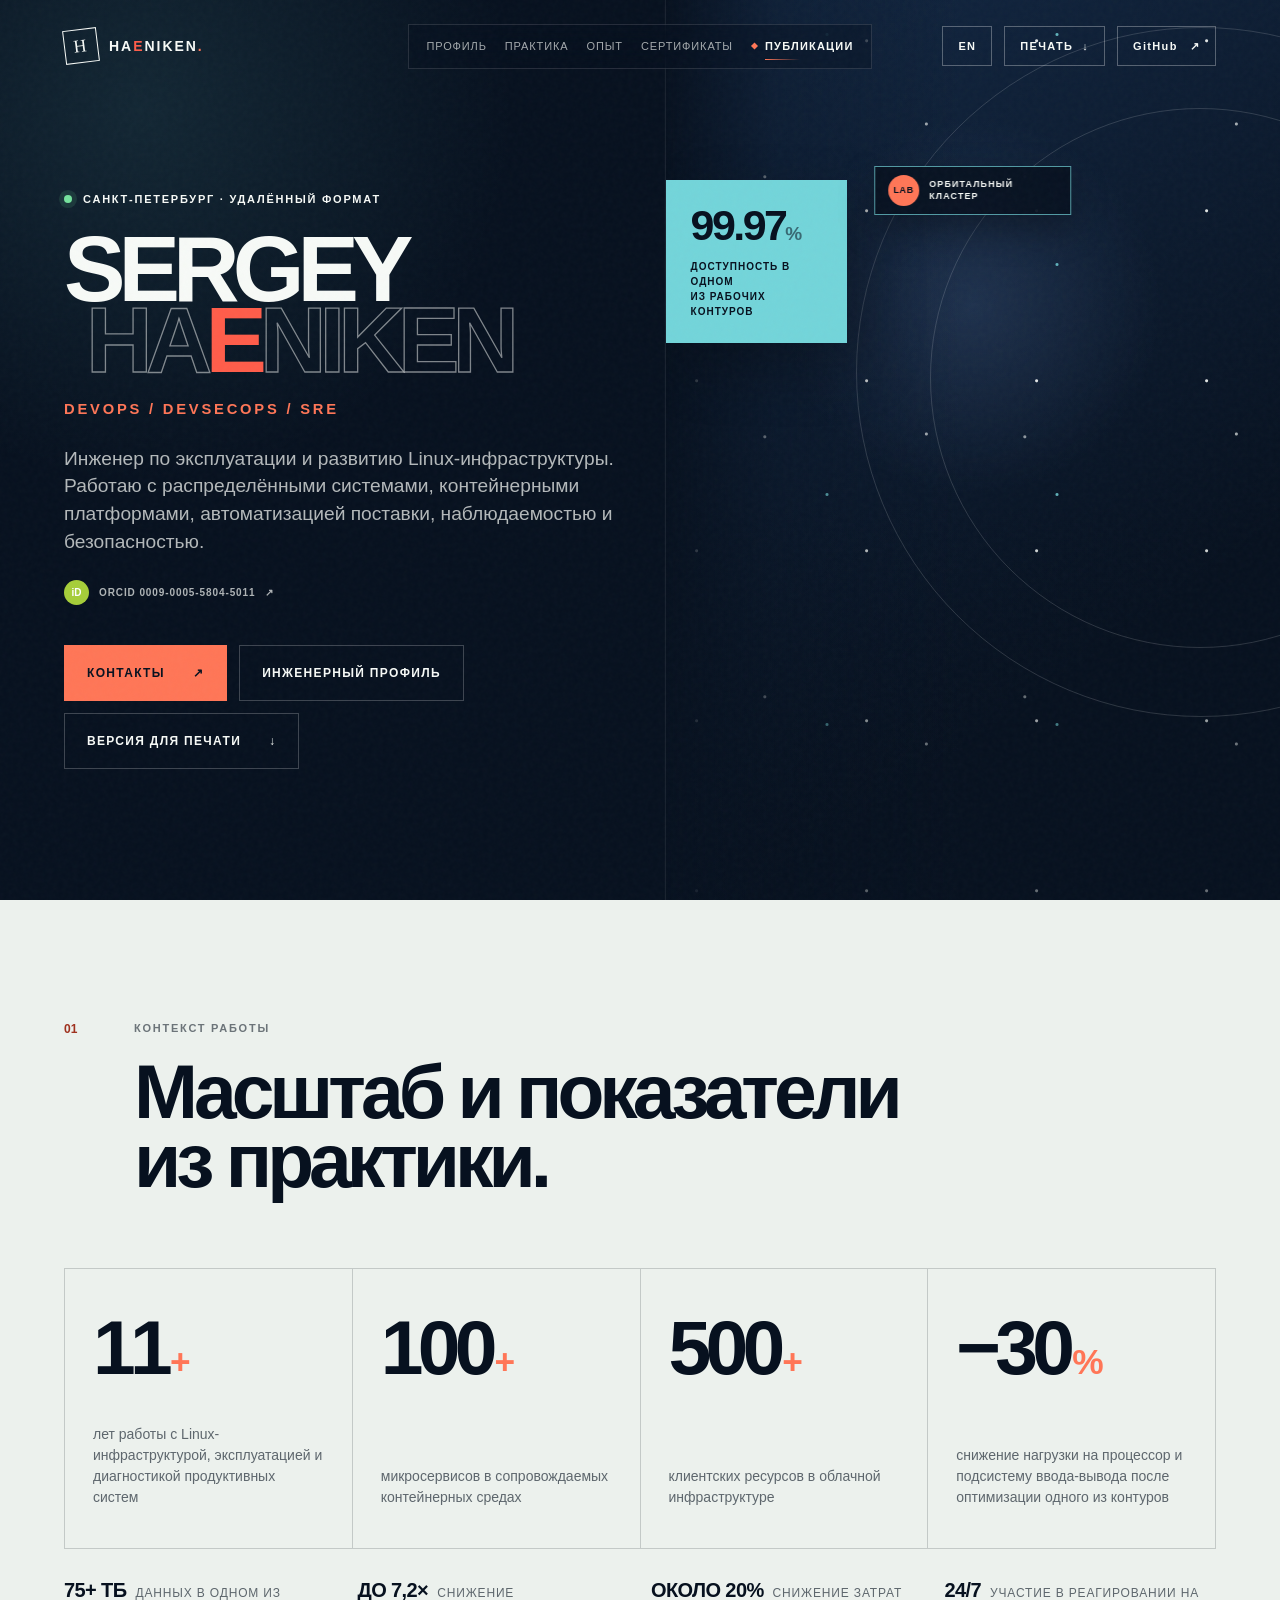
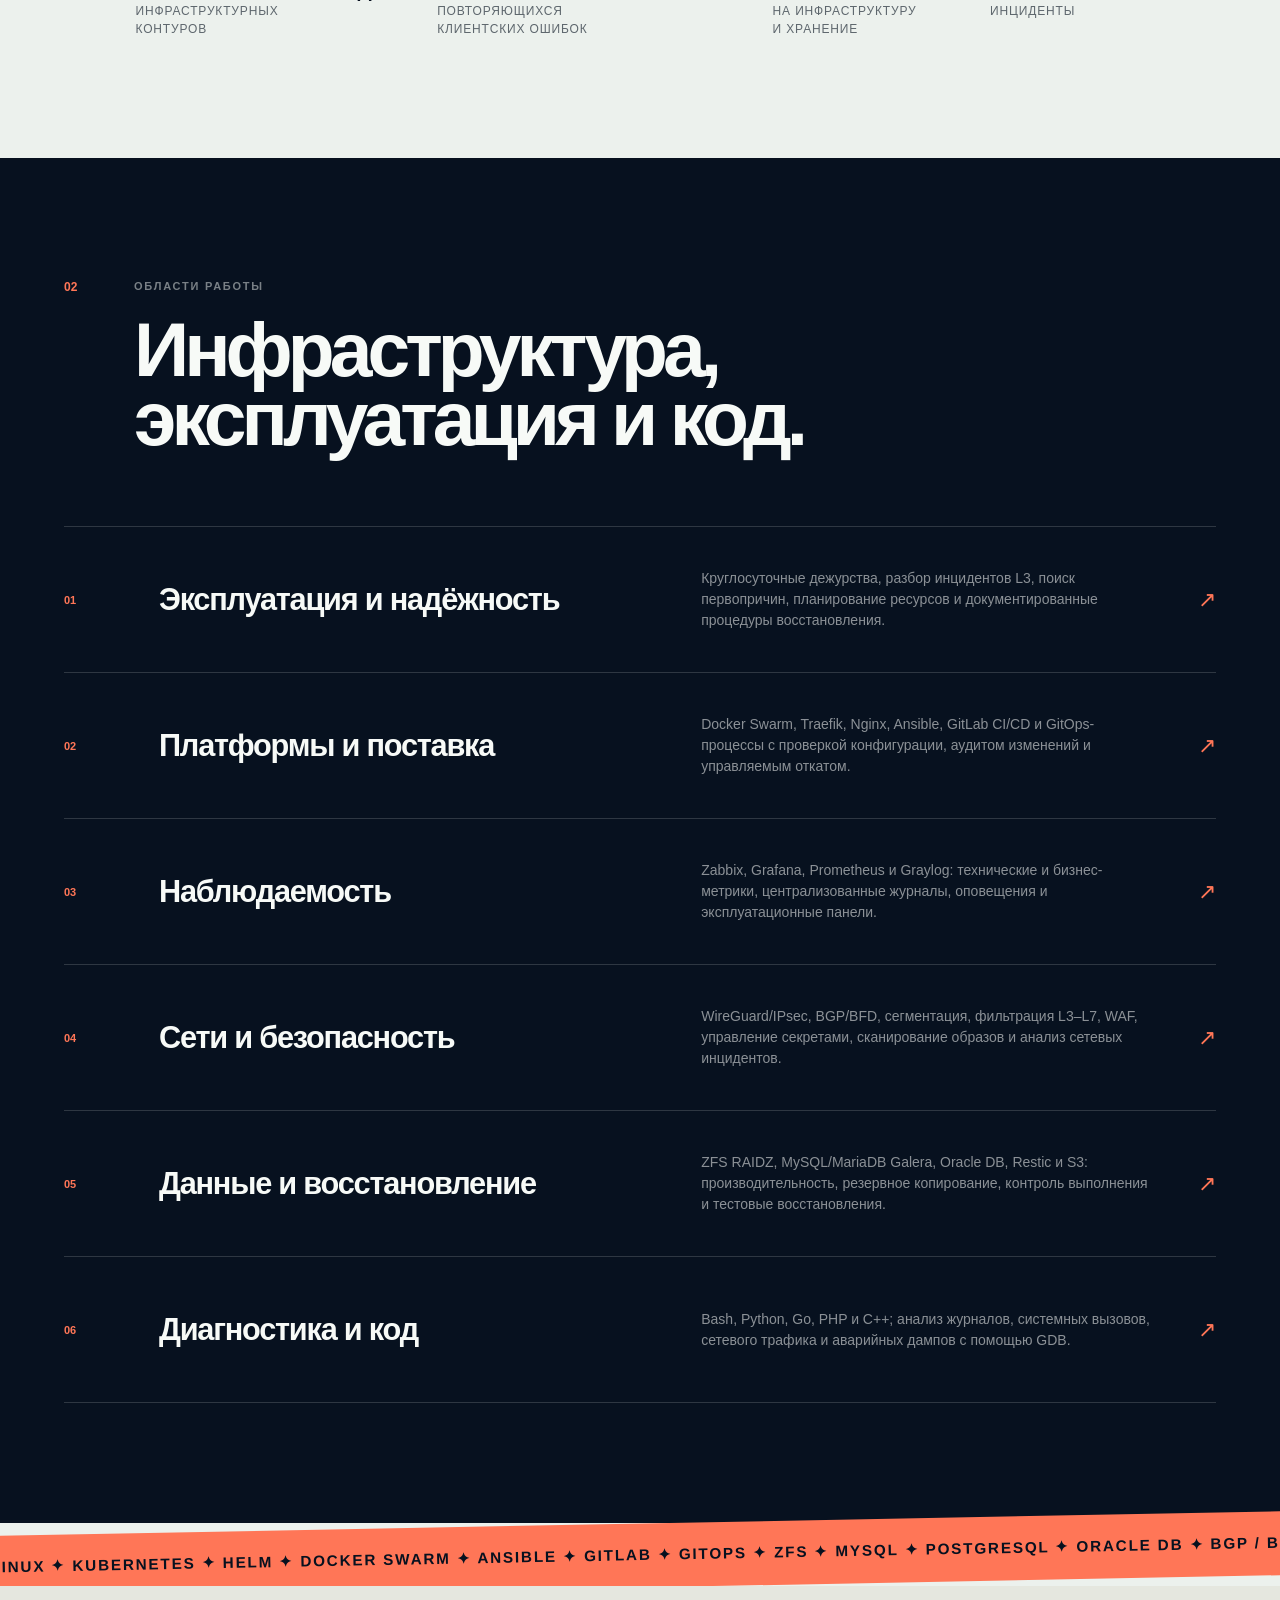
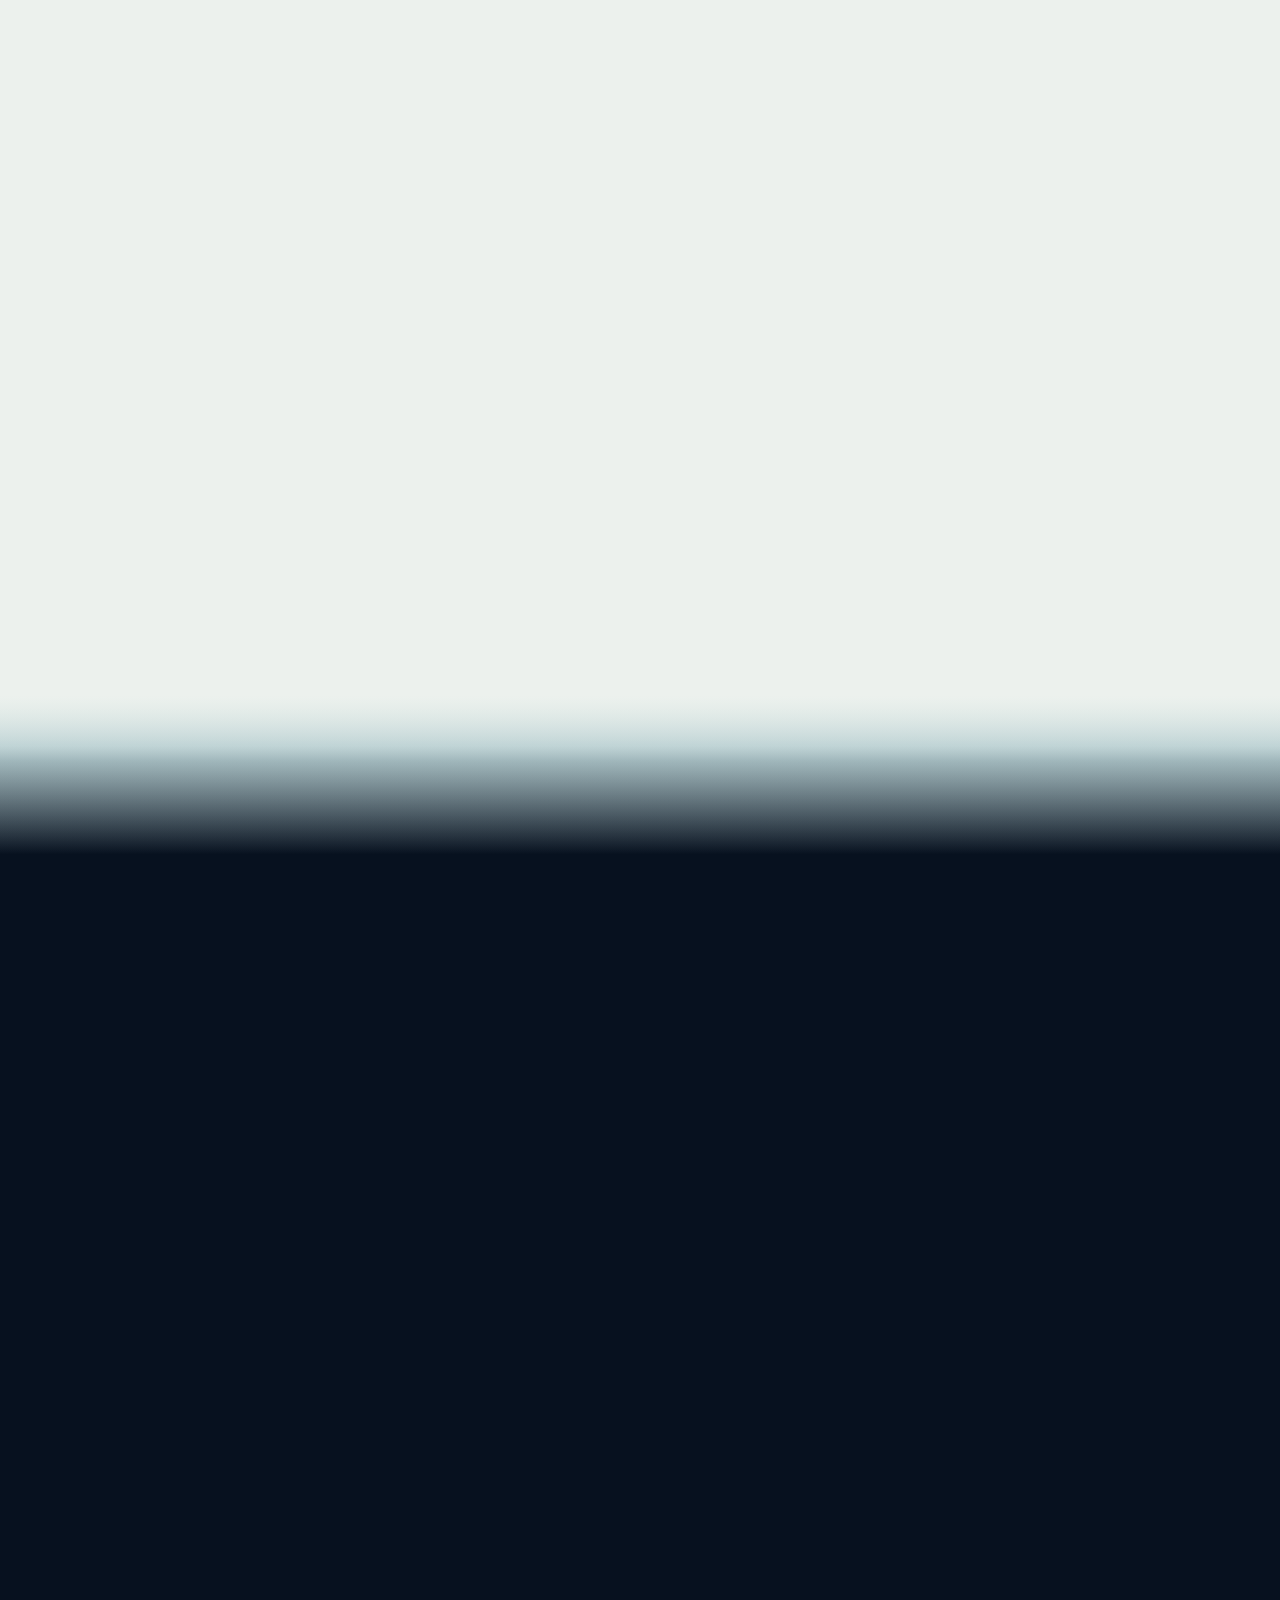
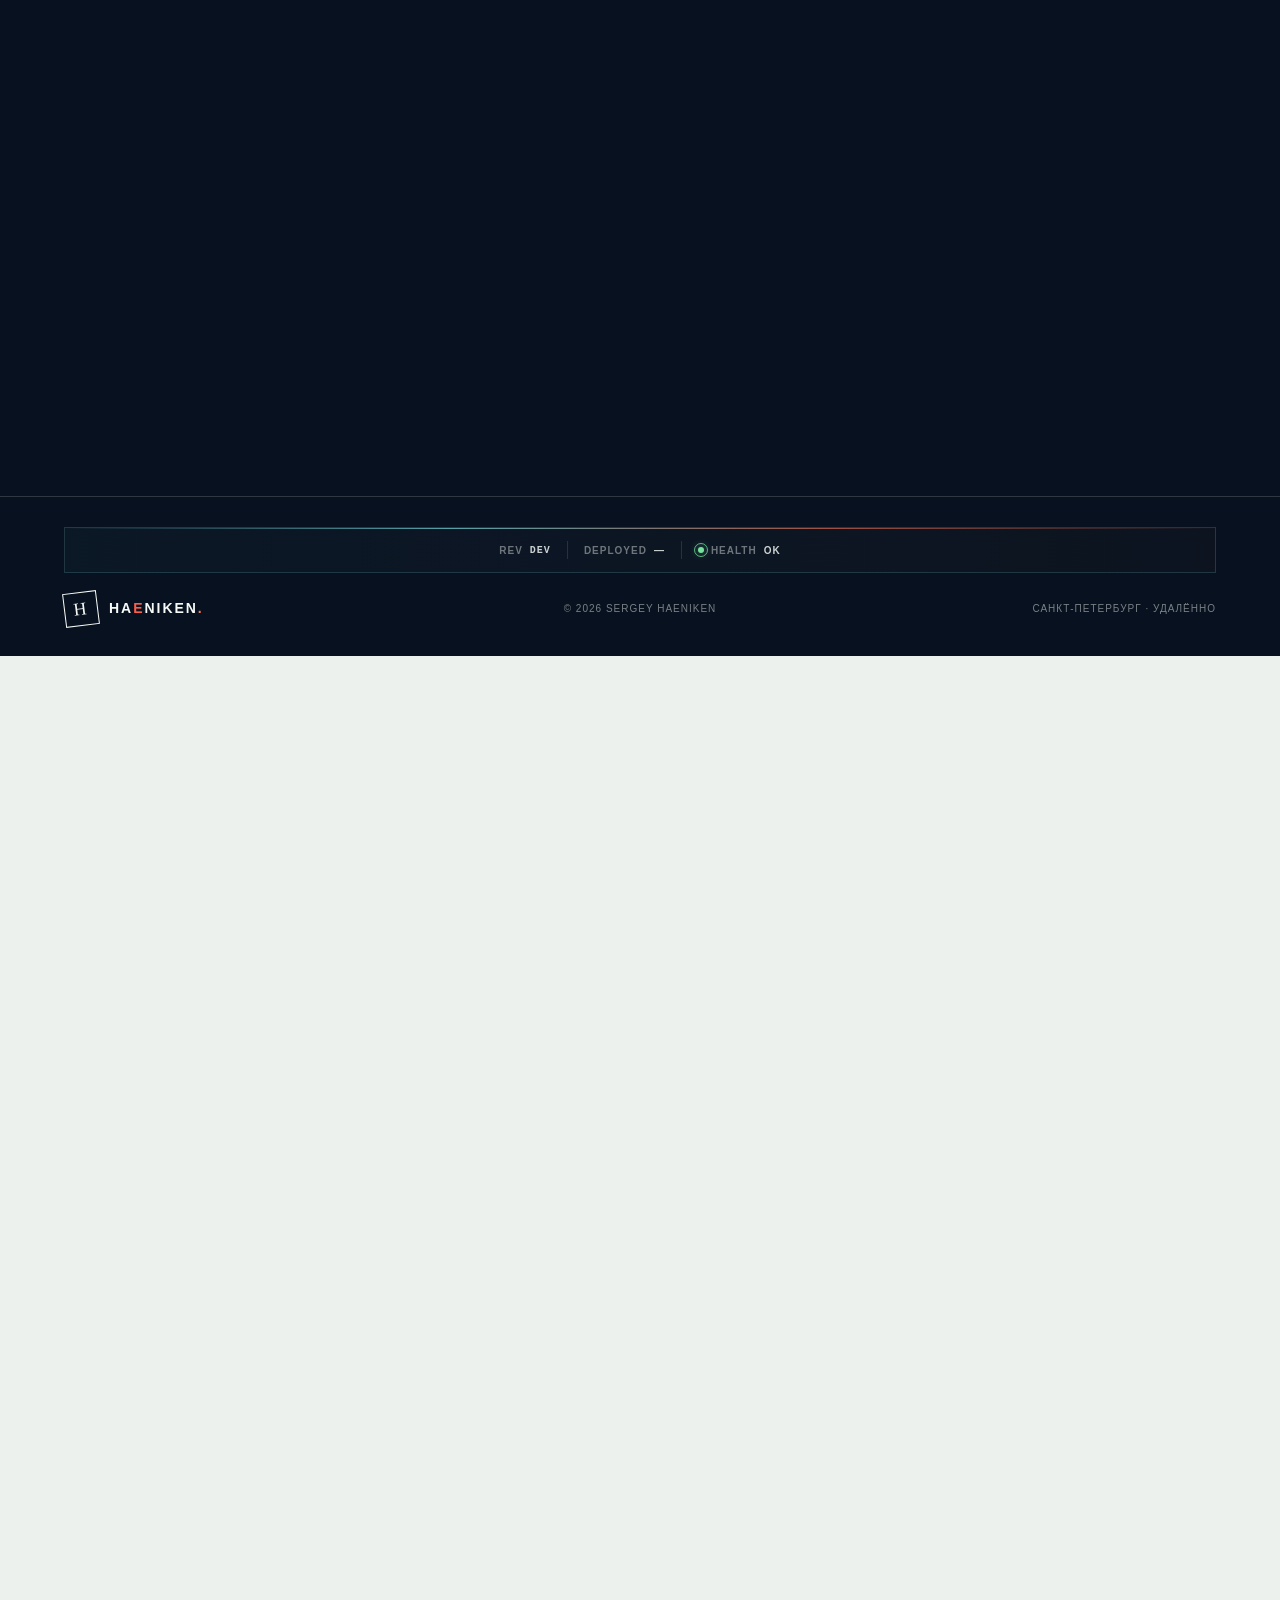
==== commit 1e1400ee: "Highlight publications in main navigation" ====
--- a/index.html
+++ b/index.html
@@ -31,7 +31,7 @@
   <meta name="twitter:image:alt" content="Sergey Haeniken — DevOps / DevSecOps / SRE">
   <title>Sergey Haeniken — DevOps / DevSecOps / SRE</title>
   <link rel="icon" href="/assets/favicon.svg" type="image/svg+xml">
-  <link rel="stylesheet" href="/styles.min.css?v=20260803b">
+  <link rel="stylesheet" href="/styles.min.css?v=20260803c">
   <noscript><link rel="stylesheet" href="/rocket.min.css?v=20260728d"></noscript>
   <script type="application/ld+json">
   {
@@ -259,8 +259,8 @@
       <a href="#expertise"><span class="lang lang-ru">Практика</span><span class="lang lang-en">Practice</span></a>
       <a href="#experience"><span class="lang lang-ru">Опыт</span><span class="lang lang-en">Experience</span></a>
       <a href="#certificates"><span class="lang lang-ru">Сертификаты</span><span class="lang lang-en">Certificates</span></a>
-      <a class="lang lang-ru" href="/articles/">Публикации</a>
-      <a class="lang lang-en" href="/en/articles/">Publications</a>
+      <a class="nav-publications lang lang-ru" href="/articles/">Публикации</a>
+      <a class="nav-publications lang lang-en" href="/en/articles/">Publications</a>
       <button class="nav-print-link" type="button" data-print-action>
         <span class="lang lang-ru">Версия для печати</span>
         <span class="lang lang-en">Print version</span>
--- a/styles.min.css
+++ b/styles.min.css
@@ -1 +1 @@
-:root{--ink:#07111f;--ink-soft:#0c1a2b;--paper:#ecf1ed;--paper-warm:#e5e7df;--white:#f7faf7;--orange:#ff7657;--cyan:#73d5da;--line-dark:rgba(235, 241, 237, .17);--line-light:rgba(7, 17, 31, .18);--max:1440px;--pad:clamp(24px, 5vw, 76px)}*{box-sizing:border-box}html{overflow-x:hidden;overflow-x:clip;scroll-behavior:smooth}body{margin:0;background:var(--paper);color:var(--ink);font-family:Inter,"Segoe UI",Helvetica,Arial,sans-serif;font-size:16px;line-height:1.5;overflow-x:hidden}a{color:inherit;text-decoration:none}button{font:inherit}img{display:block;max-width:100%}.lang-en,html[data-language=en] .lang-ru{display:none}html[data-language=en] .lang-en{display:inline}.skip-link{position:fixed;top:-80px;left:16px;z-index:999;background:var(--orange);color:var(--ink);padding:12px 18px;transition:top .2s}.skip-link:focus{top:16px}.noise{position:fixed;inset:0;z-index:20;pointer-events:none;opacity:.035;background-image:url("data:image/svg+xml,%3Csvg viewBox='0 0 200 200' xmlns='http://www.w3.org/2000/svg'%3E%3Cfilter id='n'%3E%3CfeTurbulence type='fractalNoise' baseFrequency='.9' numOctaves='4' stitchTiles='stitch'/%3E%3C/filter%3E%3Crect width='100%25' height='100%25' filter='url(%23n)' opacity='.8'/%3E%3C/svg%3E")}.site-header{position:absolute;z-index:15;top:0;left:50%;width:100%;max-width:var(--max);transform:translateX(-50%);display:grid;grid-template-columns:1fr auto 1fr;align-items:center;gap:30px;padding:24px var(--pad);color:var(--white)}.brand{display:flex;align-items:center;gap:11px;font-size:14px;font-weight:800;letter-spacing:.14em}.brand-mark{display:grid;place-items:center;width:34px;height:34px;border:1px solid currentColor;font-family:Georgia,serif;font-size:18px;font-weight:400;transform:rotate(-7deg)}.brand-dot{color:var(--orange)}.brand-e,.hero h1 .accent-e{color:#ff5d4a}.hero h1 .accent-e{display:inline;-webkit-text-stroke:0}.nav{display:flex;align-items:center;gap:18px;padding:5px 17px;border:1px solid rgba(255,255,255,.12);background:rgba(7,17,31,.34);color:rgba(247,250,247,.66);font-size:11px;letter-spacing:.08em;text-transform:uppercase;-webkit-backdrop-filter:blur(12px);backdrop-filter:blur(12px)}.nav a{position:relative;padding:8px 0;transition:color .2s}.nav a::after{content:"";position:absolute;left:0;right:100%;bottom:3px;height:1px;background:var(--orange);transition:right .22s}.nav a:focus-visible,.nav a:hover{color:var(--white);outline:0}.nav a:focus-visible::after,.nav a:hover::after{right:0}.header-actions{justify-self:end;display:flex;align-items:center;gap:12px}.header-cta,.header-print,.language-toggle{border:1px solid rgba(255,255,255,.3);color:var(--white);background:0 0;min-height:40px;padding:0 15px;font-size:11px;font-weight:700;letter-spacing:.12em;transition:border-color .2s,background .2s,transform .2s}.language-toggle{display:inline-flex;align-items:center;justify-content:center;cursor:pointer}.language-toggle.lang-en,html[data-language=en] .language-toggle.lang-ru{display:none}html[data-language=en] .language-toggle.lang-en{display:inline-flex}.header-cta{display:flex;align-items:center;gap:12px}.header-print{display:inline-flex;align-items:center;gap:9px;cursor:pointer;text-transform:uppercase}.header-cta:hover,.header-print:hover,.language-toggle:hover{border-color:var(--orange);background:rgba(255,118,87,.08);transform:translateY(-1px)}.nav-print-link{display:none;border:0;background:0 0;color:inherit;font:inherit;letter-spacing:inherit;text-transform:inherit;text-align:left;cursor:pointer}.mobile-menu-toggle{display:none;align-items:center;gap:10px;min-height:40px;padding:0 14px;border:1px solid rgba(255,255,255,.3);background:rgba(7,17,31,.58);color:var(--white);cursor:pointer;font-size:10px;font-weight:800;letter-spacing:.12em;text-transform:uppercase;-webkit-backdrop-filter:blur(14px);backdrop-filter:blur(14px)}.mobile-menu-toggle:focus-visible,.mobile-menu-toggle:hover{border-color:var(--orange);outline:0}.menu-toggle-icon{position:relative;width:17px;height:12px}.menu-toggle-icon i{position:absolute;left:0;width:17px;height:1px;background:currentColor;transition:top .25s,transform .25s}.menu-toggle-icon i:first-child{top:3px}.menu-toggle-icon i:last-child{top:9px}.mobile-menu-toggle[aria-expanded=true] .menu-toggle-icon i:first-child{top:6px;transform:rotate(45deg)}.mobile-menu-toggle[aria-expanded=true] .menu-toggle-icon i:last-child{top:6px;transform:rotate(-45deg)}.hero{position:relative;min-height:max(810px,100svh);height:auto;background:var(--ink);color:var(--white);display:grid;grid-template-columns:52% 48%;overflow:hidden;isolation:isolate}.hero::before{content:"";position:absolute;inset:0;z-index:-2;background:radial-gradient(circle at 11% 12%,rgba(115,213,218,.11),transparent 27%),linear-gradient(90deg,transparent 0 51.9%,rgba(255,255,255,.08) 52%,transparent 52.1%)}.hero-copy{width:100%;max-width:calc(var(--max) * .52);justify-self:end;padding:180px clamp(24px,4vw,72px) 120px var(--pad);display:flex;flex-direction:column;justify-content:center}.eyebrow,.kicker{display:flex;align-items:center;gap:11px;margin:0 0 28px;font-size:11px;font-weight:700;letter-spacing:.16em;text-transform:uppercase}.status-light{width:8px;height:8px;border-radius:50%;background:#75e29d;box-shadow:0 0 0 5px rgba(117,226,157,.12)}.hero h1{margin:0 0 22px;font-size:clamp(66px, 7.2vw, 126px);line-height:.76;letter-spacing:-.075em;font-weight:900}.hero h1 span{display:block}.hero h1 .outline{color:transparent;-webkit-text-stroke:1.3px rgba(247,250,247,.5);margin-left:.24em}.hero-role{margin:0 0 25px;color:var(--orange);font-size:clamp(13px, 1.15vw, 17px);font-weight:800;letter-spacing:.19em}.hero-role i{color:rgba(247,250,247,.32);font-style:normal;margin:0 8px}.hero-lead{max-width:610px;margin:0;color:rgba(247,250,247,.72);font-size:clamp(18px, 1.5vw, 24px);line-height:1.45}.orcid-profile{width:fit-content;display:inline-flex;align-items:center;gap:10px;margin-top:24px;color:rgba(247,250,247,.7);font-size:10px;font-weight:700;letter-spacing:.09em;text-transform:uppercase;transition:color .2s}.orcid-profile:hover{color:var(--white)}.orcid-mark{display:inline-grid;place-items:center;width:25px;height:25px;border-radius:50%;background:#a6ce39;color:#fff;font-size:10px;letter-spacing:0;text-transform:none}.hero-actions{display:flex;flex-wrap:wrap;align-items:center;gap:12px;margin-top:40px}.button{min-height:56px;padding:0 22px;display:inline-flex;align-items:center;justify-content:center;gap:28px;font-size:12px;font-weight:800;letter-spacing:.11em;text-transform:uppercase;border:1px solid rgba(255,255,255,.22);transition:transform .2s,background .2s,border-color .2s}.button-primary{background:var(--orange);border-color:var(--orange);color:var(--ink)}.button-ghost{background:0 0;color:inherit;cursor:pointer}.button:hover{transform:translateY(-3px);border-color:var(--orange)}.button-primary:hover{background:#ff8b70}.hero-visual{position:relative;overflow:hidden}.image-frame{position:absolute;inset:0;margin:0;background:radial-gradient(circle at 18% 24%,rgba(247,250,247,.9) 0 1px,transparent 2px),radial-gradient(circle at 70% 15%,rgba(115,213,218,.8) 0 1px,transparent 2px),radial-gradient(circle at 84% 40%,rgba(247,250,247,.65) 0 1px,transparent 2px),radial-gradient(circle at 38% 68%,rgba(247,250,247,.55) 0 1px,transparent 2px),radial-gradient(circle at 50% 34%,rgba(88,117,169,.24),transparent 28%),linear-gradient(145deg,#132844,#07111f 72%);background-size:170px 170px,230px 230px,310px 310px,260px 260px,auto,auto}.image-frame::after{content:"";position:absolute;inset:0;background:linear-gradient(90deg,var(--ink) 0,rgba(7,17,31,.3) 18%,transparent 48%),linear-gradient(0deg,rgba(7,17,31,.58),transparent 45%)}.image-frame picture{display:block;width:100%;height:100%}.image-frame img{width:100%;height:100%;object-fit:cover;object-position:47% center;filter:saturate(.76) contrast(1.08)}.availability-card{position:absolute;z-index:3;top:20%;left:-1px;width:182px;padding:24px 26px;color:var(--ink);background:var(--cyan);box-shadow:20px 24px 60px rgba(0,0,0,.24);font-size:10px;font-weight:700;letter-spacing:.1em;line-height:1.5;text-transform:uppercase}.availability-value{display:block;font-size:43px;font-weight:900;line-height:1;letter-spacing:-.06em;margin-bottom:12px}.availability-value span{font-size:19px;color:rgba(7,17,31,.55)}.visual-orbit{position:absolute;z-index:2;border:1px solid rgba(255,255,255,.15);border-radius:50%;pointer-events:none}.orbit-one{width:540px;height:540px;top:12%;right:-190px}.orbit-two{width:690px;height:690px;top:3%;right:-266px}.lab-orbit-track{--lab-orbit-size:min(520px, calc(100% - 220px));position:absolute;z-index:12;top:50%;left:50%;width:var(--lab-orbit-size);height:var(--lab-orbit-size);transform:translate(-50%,-50%);border-radius:50%;pointer-events:none;animation:20s linear infinite lab-orbit-spin}.lab-orbit-link{position:absolute;z-index:2;isolation:isolate;top:-24px;left:50%;min-height:48px;min-width:190px;transform:translateX(-50%);padding:8px 13px;align-items:center;gap:10px;border:1px solid rgba(115,213,218,.7);background:rgba(7,17,31,.86);color:var(--white);box-shadow:0 14px 36px rgba(0,0,0,.32);-webkit-backdrop-filter:blur(12px);backdrop-filter:blur(12px);pointer-events:auto;animation:20s linear infinite lab-orbit-counter-spin;will-change:transform}.lab-orbit-link::after,.lab-orbit-link::before{content:"";position:absolute;z-index:0;inset:-2px;border:1px solid rgba(255,93,88,.88);border-radius:inherit;opacity:0;pointer-events:none;animation:4.8s ease-out infinite lab-signal-wave;will-change:opacity,transform}.lab-orbit-link::after{animation-delay:.34s}.lab-orbit-link.lang-ru{display:flex}.lab-orbit-link.lang-en,html[data-language=en] .lab-orbit-link.lang-ru{display:none}html[data-language=en] .lab-orbit-link.lang-en{display:flex}.lab-orbit-link span{position:relative;z-index:1;isolation:isolate;display:grid;place-items:center;flex:0 0 auto;width:31px;height:31px;border-radius:50%;background:var(--orange);color:var(--ink);font-size:9px;font-weight:900;letter-spacing:.08em}.lab-orbit-link span::before{content:"";position:absolute;z-index:-1;inset:-6px;border:1px solid rgba(255,93,88,.92);border-radius:50%;box-shadow:0 0 26px rgba(255,93,88,.82);opacity:0;transform:scale(.72);animation:4.8s ease-out infinite lab-core-flare;will-change:opacity,transform}.lab-orbit-link strong{position:relative;z-index:1;font-size:9px;line-height:1.25;letter-spacing:.12em;text-transform:uppercase}.lab-orbit-track:focus-within,.lab-orbit-track:focus-within .lab-orbit-link,.lab-orbit-track:hover,.lab-orbit-track:hover .lab-orbit-link{animation-play-state:paused}.lab-orbit-link:focus-visible,.lab-orbit-link:hover{border-color:var(--orange);outline:0}@keyframes lab-orbit-spin{to{transform:translate(-50%,-50%) rotate(1turn)}}@keyframes lab-orbit-counter-spin{to{transform:translateX(-50%) rotate(-1turn)}}@keyframes lab-signal-wave{0%,61%{opacity:0;transform:scale(.94)}67%{opacity:.92}100%,86%{opacity:0;transform:scale(1.46)}}@keyframes lab-core-flare{0%,100%,60%{opacity:0;transform:scale(.72)}68%{opacity:1;transform:scale(1)}82%{opacity:0;transform:scale(1.45)}}.scroll-hint{position:absolute;bottom:34px;left:var(--pad);display:flex;align-items:center;gap:13px;color:rgba(247,250,247,.45);font-size:9px;font-weight:700;letter-spacing:.17em;text-transform:uppercase}.scroll-line{width:45px;height:1px;background:rgba(247,250,247,.32);position:relative;overflow:hidden}.scroll-line::after{content:"";position:absolute;inset:0;background:var(--orange);transform:translateX(-100%);animation:2.4s infinite scan}.section{padding:120px var(--pad);content-visibility:auto;contain-intrinsic-size:auto 900px}.section-heading{max-width:var(--max);margin:0 auto 72px;display:grid;grid-template-columns:70px 1fr}.section-number{grid-row:1/3;color:var(--orange);font-size:12px;font-weight:800}.section-heading .kicker{margin-bottom:20px;color:rgba(7,17,31,.56)}.projects-heading h2,.section-heading h2{margin:0;font-size:clamp(48px, 6vw, 94px);line-height:.91;letter-spacing:-.065em;font-weight:800}.metrics{background:var(--paper)}.metrics-grid{max-width:var(--max);margin:0 auto;display:grid;grid-template-columns:repeat(4,1fr);border-top:1px solid var(--line-light);border-left:1px solid var(--line-light)}.metric-card{min-height:280px;padding:40px 28px;border-right:1px solid var(--line-light);border-bottom:1px solid var(--line-light);display:flex;flex-direction:column;justify-content:space-between}.metric-value{font-size:clamp(55px, 6vw, 94px);line-height:1;font-weight:900;letter-spacing:-.075em}.metric-value span{color:var(--orange);font-size:.46em;margin-left:3px}.metric-card p{max-width:240px;margin:0;color:rgba(7,17,31,.62);font-size:14px}.impact-strip{max-width:var(--max);margin:26px auto 0;display:grid;grid-template-columns:repeat(4,1fr);gap:22px;color:rgba(7,17,31,.62);font-size:12px;text-transform:uppercase;letter-spacing:.07em}.impact-strip>span{display:flex;align-items:baseline;gap:9px}.impact-strip b{flex:0 0 auto;color:var(--ink);font-size:20px;letter-spacing:-.03em}.expertise{background:var(--ink);color:var(--white)}.section-heading-light .kicker{color:rgba(247,250,247,.48)}.expertise-list{max-width:var(--max);margin:0 auto;border-top:1px solid var(--line-dark)}.expertise-row{display:grid;grid-template-columns:70px 1.15fr 1fr 40px;gap:25px;align-items:center;min-height:146px;border-bottom:1px solid var(--line-dark);transition:padding .25s,background .25s}.expertise-row:hover{padding-left:18px;background:rgba(255,255,255,.025)}.row-number{color:var(--orange);font-size:11px;font-weight:800}.expertise-row h3{margin:0;font-size:clamp(24px, 2.4vw, 38px);letter-spacing:-.04em}.expertise-row p{margin:0;color:rgba(247,250,247,.55);font-size:14px}.row-arrow{justify-self:end;color:var(--orange);font-size:22px}.stack-ticker{background:var(--orange);color:var(--ink);overflow:hidden;padding:20px 0;transform:rotate(-1.1deg) scale(1.015)}.ticker-track{display:flex;width:max-content;align-items:center;gap:0;animation:28s linear infinite ticker;font-size:15px;font-weight:900;letter-spacing:.12em;white-space:nowrap}.ticker-track span{padding-right:32px}.experience{background:var(--paper-warm);padding-top:150px}.experience .section-number,.metrics .section-number{color:#9f321f}.experience .section-heading .kicker{color:rgba(7,17,31,.72)}.timeline{max-width:var(--max);margin:0 auto;padding-left:25%}.timeline-item{position:relative;padding:36px 0 38px 45px;border-top:1px solid var(--line-light);display:grid;grid-template-columns:.9fr 1.1fr;gap:50px;background:var(--paper-warm)}.timeline-item::before{content:"";position:absolute;top:41px;left:-3px;width:7px;height:7px;background:var(--orange);border-radius:50%}.timeline-meta{display:flex;flex-direction:column;gap:8px;font-size:13px;font-weight:800;text-transform:uppercase;letter-spacing:.06em}.timeline-meta h3{margin:0;font:inherit}.timeline-meta span:last-child{color:rgba(7,17,31,.48);font-size:10px}.timeline-meta time{color:#9f321f;font-size:10px;font-weight:800;letter-spacing:.08em}.timeline-period{color:#9f321f!important;font-size:10px!important;font-weight:800;letter-spacing:.08em}.timeline-period time{color:inherit}.timeline-meta time span,.timeline-period .lang{color:inherit!important;font-size:inherit!important}.timeline-detail{display:grid;gap:15px}.timeline-item p{margin:0;color:rgba(7,17,31,.62);font-size:15px}.projects{background:var(--paper)}.projects-heading{max-width:var(--max);margin:0 auto 66px}.projects-heading .kicker{color:rgba(7,17,31,.72)}.project-grid{max-width:var(--max);margin:0 auto;display:grid;grid-template-columns:repeat(3,minmax(0,1fr));gap:16px}.project-card{min-height:520px;padding:28px;border:1px solid var(--line-light);display:flex;flex-direction:column;justify-content:space-between;gap:34px;background:var(--paper);transition:transform .25s,background .25s,color .25s}.project-card:hover{transform:translateY(-7px);background:var(--ink);color:var(--white)}.project-featured{grid-column:1/-1;min-height:440px;display:grid;grid-template-columns:minmax(280px,.85fr) minmax(0,1.15fr);grid-template-rows:auto 1fr;column-gap:clamp(48px,7vw,120px);background:var(--ink);color:var(--white)}.project-featured .project-top{grid-column:1/-1}.project-featured>.project-code{grid-column:1;grid-row:2;align-self:center}.project-featured>div:last-child{grid-column:2;grid-row:2;align-self:end}.project-private{background:radial-gradient(circle at 85% 12%,rgba(115,213,218,.1),transparent 35%),var(--paper)}.project-top{display:flex;justify-content:space-between;font-size:10px;font-weight:800;letter-spacing:.13em;color:var(--orange)}.project-card h3{margin:0 0 16px;font-size:clamp(26px, 2.7vw, 42px);line-height:1;letter-spacing:-.045em}.project-card p{margin:0;color:rgba(7,17,31,.68);font-size:14px}.project-card:hover p,.project-featured p{color:rgba(247,250,247,.58)}.project-links{display:flex;flex-wrap:wrap;gap:12px 22px;margin-top:24px}.project-links a{display:inline-flex;align-items:center;gap:9px;padding-bottom:5px;border-bottom:1px solid rgba(255,118,87,.65);color:var(--white);font-size:10px;font-weight:800;letter-spacing:.09em;text-transform:uppercase}.project-card:not(.project-featured) .project-links a{color:var(--ink)}.project-card:not(.project-featured):hover .project-links a{color:var(--white)}.project-links a.lang-en,html[data-language=en] .project-links a.lang-ru{display:none}html[data-language=en] .project-links a.lang-en{display:inline-flex}.project-code{font-family:Consolas,"Courier New",monospace;font-size:clamp(13px, 1.1vw, 17px);line-height:1.85;color:rgba(247,250,247,.82)}.project-code.lang-ru{display:block}.project-code.lang-en,html[data-language=en] .project-code.lang-ru{display:none}html[data-language=en] .project-code.lang-en{display:block}.code-muted{color:rgba(247,250,247,.68)}.code-accent{color:var(--cyan)}.project-card:not(.project-featured) .project-code{color:rgba(7,17,31,.72)}.project-card:not(.project-featured) .project-top{color:#9f321f}.project-card:not(.project-featured) .code-muted{color:rgba(7,17,31,.68)}.project-card:not(.project-featured) .code-accent{color:#16767d}.project-card:not(.project-featured):hover .project-code{color:rgba(247,250,247,.82)}.project-card:not(.project-featured):hover .project-top{color:var(--orange)}.project-card:not(.project-featured):hover .code-muted{color:rgba(247,250,247,.68)}.project-card:not(.project-featured):hover .code-accent{color:var(--cyan)}.observation-break{position:relative;width:100%;aspect-ratio:16/9;max-height:820px;margin:0;overflow:hidden;background:linear-gradient(180deg,var(--paper) 0,#bdcdd0 7%,var(--ink) 22%)}.observation-break img,.observation-break picture{display:block;width:100%;height:100%}.observation-break picture{-webkit-mask-image:linear-gradient(180deg,transparent 0,rgba(0,0,0,.3) 5%,#000 16%);mask-image:linear-gradient(180deg,transparent 0,rgba(0,0,0,.3) 5%,#000 16%)}.observation-break img{object-fit:cover;object-position:50% 56%}.observation-break::after{content:"";position:absolute;inset:0;z-index:2;background:linear-gradient(180deg,rgba(236,241,237,.72) 0,rgba(115,213,218,.09) 9%,transparent 22%),linear-gradient(0deg,rgba(7,17,31,.62),transparent 36%);pointer-events:none}[data-ambient-scan]::before{content:"";position:absolute;z-index:4;top:-30%;bottom:-30%;left:-42%;width:34%;pointer-events:none;opacity:0;transform:translateX(0) skewX(-9deg) rotate(var(--ambient-scan-angle,0deg));background:linear-gradient(90deg,transparent 0 38%,rgba(115,213,218,.08) 56%,rgba(208,252,255,.32) 70%,rgba(115,213,218,.06) 78%,transparent 100%);border-right:1px solid rgba(196,252,255,.78);box-shadow:18px 0 42px rgba(115,213,218,.16),2px 0 9px rgba(226,255,255,.32);will-change:transform,opacity}[data-ambient-scan].is-ambient-scanning::before{animation:photo-ambient-scan var(--ambient-scan-duration,4.8s) cubic-bezier(.28,.05,.7,.95) both}.certificates{background:var(--ink);color:var(--white)}.certificates-intro{max-width:760px;margin:-30px auto 54px;color:rgba(247,250,247,.58);font-size:clamp(16px, 1.5vw, 20px);line-height:1.6}.certificate-grid{max-width:var(--max);margin:0 auto;display:grid;grid-template-columns:repeat(3,minmax(0,1fr));border-top:1px solid var(--line-dark);border-left:1px solid var(--line-dark)}.certificate-card{position:relative;min-height:245px;padding:28px;display:grid;grid-template-columns:72px 1fr 20px;gap:22px;align-items:start;border-right:1px solid var(--line-dark);border-bottom:1px solid var(--line-dark);background:#081421;transition:transform .25s,background .25s,border-color .25s}.certificate-card:hover{z-index:2;transform:translateY(-5px);background:#0d1b29;border-color:rgba(255,118,87,.6)}.certificate-card:focus-visible{outline:2px solid var(--orange);outline-offset:-2px}.certificate-card-featured{grid-column:span 2;background:radial-gradient(circle at 12% 18%,rgba(115,213,218,.13),transparent 34%),#081421}.certificate-icon{position:relative;width:72px;height:72px;display:grid;place-items:center;overflow:hidden;border:1px solid rgba(115,213,218,.55);color:var(--cyan);background:linear-gradient(145deg,rgba(115,213,218,.11),rgba(255,118,87,.05));box-shadow:inset 0 0 28px rgba(115,213,218,.06);font-family:Consolas,"Courier New",monospace;font-size:20px;font-weight:800;letter-spacing:-.04em}.certificate-icon::after{content:"";position:absolute;width:32px;height:1px;right:-13px;bottom:8px;background:var(--orange);transform:rotate(-45deg);opacity:.85}.icon-shield{border-radius:12px 12px 30px 30px;font-size:16px;letter-spacing:.06em}.icon-binary{border-radius:50%}.icon-analysis{font-size:34px;border-radius:50% 50% 50% 12px}.icon-radar,.icon-target{border-radius:50%;box-shadow:inset 0 0 0 8px rgba(115,213,218,.05),inset 0 0 0 18px rgba(115,213,218,.04)}.icon-pulse{font-size:34px;transform:rotate(4deg)}.icon-compliance{border-radius:8px;font-size:30px}.icon-roles{font-size:36px}.icon-assessment{border-radius:50%;font-size:17px}.icon-lock{border-radius:28px 28px 8px 8px;font-size:29px}.icon-attack{font-size:24px}.icon-database{border-radius:50%/18%}.icon-terminal{justify-items:start;padding-left:14px;font-size:19px}.icon-automation{border-radius:8px 30px;font-size:18px}.icon-containers{font-size:34px;background:repeating-linear-gradient(90deg,rgba(115,213,218,.08) 0 14px,transparent 14px 18px),linear-gradient(145deg,rgba(115,213,218,.11),rgba(255,118,87,.05))}.icon-kubernetes{border-radius:50%;font-size:16px;box-shadow:inset 0 0 0 7px rgba(115,213,218,.05),inset 0 0 0 15px rgba(115,213,218,.035)}.certificate-body{min-width:0;display:flex;flex-direction:column;height:100%}.certificate-meta{margin-bottom:24px;color:var(--orange);font-size:9px;font-weight:800;letter-spacing:.12em;text-transform:uppercase}.certificate-card strong{display:block;margin:auto 0 16px;font-size:clamp(18px, 1.6vw, 25px);line-height:1.15;letter-spacing:-.025em}.certificate-type{color:rgba(247,250,247,.48);font-size:10px;font-weight:700;letter-spacing:.08em;text-transform:uppercase}.certificate-arrow{justify-self:end;color:var(--orange);font-size:18px}.article-page{background:var(--paper)}.article-site-header{position:absolute}.article-nav{justify-content:center}.article-site-header .brand.lang-ru{display:flex}.article-site-header .brand.lang-en,html[data-language=en] .article-site-header .brand.lang-ru{display:none}html[data-language=en] .article-site-header .brand.lang-en{display:flex}.article-hero{min-height:min(900px,100svh);padding:170px var(--pad) 110px;display:flex;align-items:center;background:radial-gradient(circle at 76% 30%,rgba(115,213,218,.13),transparent 27%),radial-gradient(circle at 18% 75%,rgba(255,118,87,.08),transparent 24%),var(--ink);color:var(--white)}.article-hero-inner{width:100%;max-width:var(--max);margin:0 auto}.article-hero h1{max-width:1240px;margin:0;font-size:clamp(56px, 7.6vw, 116px);line-height:.9;letter-spacing:-.055em;font-weight:900}.article-hero h1 .lang{display:block}.article-hero h1 .lang-en,html[data-language=en] .article-hero h1 .lang-ru{display:none}html[data-language=en] .article-hero h1 .lang-en{display:block}.article-hero h1 em{color:var(--orange);font-family:inherit;font-weight:900;font-style:normal;-webkit-text-stroke:0}.article-deck{max-width:760px;margin:40px 0 0;color:rgba(247,250,247,.64);font-size:clamp(18px, 1.7vw, 25px);line-height:1.5}.article-meta{display:flex;flex-wrap:wrap;gap:12px 28px;margin-top:34px;color:rgba(247,250,247,.46);font-size:10px;font-weight:800;letter-spacing:.1em;text-transform:uppercase}.article-meta a{color:var(--cyan)}.technical-article{max-width:980px;margin:0 auto;padding:120px var(--pad);color:rgba(7,17,31,.77);font-size:18px;line-height:1.75}.article-language.lang-ru{display:block}.article-language.lang-en,html[data-language=en] .article-language.lang-ru{display:none}html[data-language=en] .article-language.lang-en{display:block}.technical-article p{margin:0 0 28px}.technical-article .article-lead{margin-bottom:42px;color:var(--ink);font-size:clamp(22px, 2.1vw, 30px);line-height:1.48;letter-spacing:-.025em}.technical-article h2{margin:82px 0 24px;color:var(--ink);font-size:clamp(37px, 4vw, 58px);line-height:.98;letter-spacing:-.055em}.article-flow{display:grid;grid-template-columns:repeat(4,1fr);margin:64px 0 80px;padding:0;border-top:1px solid var(--line-light);border-left:1px solid var(--line-light);list-style:none}.article-flow li{min-height:180px;padding:22px;display:flex;flex-direction:column;border-right:1px solid var(--line-light);border-bottom:1px solid var(--line-light)}.article-flow span{color:#9f321f;font-size:10px;font-weight:800}.article-flow strong{margin:auto 0 8px;color:var(--ink);font-size:20px}.article-flow small{color:rgba(7,17,31,.72);font-size:11px;line-height:1.45}.technical-article blockquote{margin:64px 0;padding:36px 42px;border:0;border-left:4px solid var(--orange);background:var(--ink);color:var(--white);font-family:Georgia,serif;font-size:clamp(23px, 2.5vw, 34px);font-style:italic;line-height:1.4}.article-sources{display:flex;flex-wrap:wrap;gap:12px 24px;margin-top:70px;padding-top:28px;border-top:1px solid var(--line-light);color:rgba(7,17,31,.72);font-size:11px;font-weight:800;letter-spacing:.06em;text-transform:uppercase}.article-sources a{color:var(--ink);border-bottom:1px solid var(--orange)}.article-cta{padding:120px var(--pad);text-align:center;background:var(--ink);color:var(--white)}.article-cta .kicker{justify-content:center;color:var(--orange)}.article-cta h2{margin:0 auto 46px;font-size:clamp(50px, 7vw, 104px);line-height:.88;letter-spacing:-.065em}.article-cta .button{width:fit-content;margin:0 auto}.article-cta .button.lang-en,html[data-language=en] .article-cta .button.lang-ru{display:none}html[data-language=en] .article-cta .button.lang-en{display:inline-flex}.article-page footer .brand.lang-ru{display:flex}.article-page footer .brand.lang-en,html[data-language=en] .article-page footer .brand.lang-ru{display:none}html[data-language=en] .article-page footer .brand.lang-en{display:flex}.publications-hero{min-height:720px}.publications-index{position:relative;max-width:var(--max);margin:0 auto;padding:120px var(--pad) 150px}.publications-index::before{content:"";position:absolute;z-index:-1;width:440px;height:440px;top:60px;right:-160px;border:1px solid rgba(7,17,31,.08);border-radius:50%;box-shadow:0 0 0 70px rgba(7,17,31,.018),0 0 0 140px rgba(7,17,31,.012)}.publications-heading{display:grid;grid-template-columns:70px 1fr;gap:28px;align-items:start;margin-bottom:80px}.publication-index,.publications-heading .section-number{padding-top:8px;color:var(--orange);font-size:12px;font-weight:900;letter-spacing:.1em}.publications-heading .kicker{margin-bottom:16px;color:rgba(7,17,31,.48)}.publications-heading h2{margin:0;color:var(--ink);font-size:clamp(58px, 7vw, 104px);line-height:.84;letter-spacing:-.065em}.publication-card{display:grid;grid-template-columns:70px minmax(0,1fr) 40px;gap:28px;padding:48px 0 54px;border-top:1px solid var(--line-light);transition:border-color .25s,transform .25s}.publication-card:last-child{border-bottom:1px solid var(--line-light)}.publication-card:hover{border-top-color:var(--orange);transform:translateX(8px)}.publication-content{max-width:900px}.publication-meta{margin:0 0 18px;color:rgba(7,17,31,.48);font-size:10px;font-weight:800;letter-spacing:.1em;text-transform:uppercase}.publication-card h2{margin:0 0 22px;color:var(--ink);font-size:clamp(34px, 4vw, 58px);line-height:.98;letter-spacing:-.045em}.publication-card p:not(.publication-meta){max-width:740px;margin:0;color:rgba(7,17,31,.62);font-size:17px;line-height:1.65}.publication-card-link{width:fit-content;margin-top:30px;padding-bottom:6px;border-bottom:1px solid var(--orange);color:var(--ink);font-size:11px;font-weight:900;letter-spacing:.08em;text-transform:uppercase}.publication-card-link.lang-ru{display:inline-flex;gap:14px}.publication-card-link.lang-en,html[data-language=en] .publication-card-link.lang-ru{display:none}html[data-language=en] .publication-card-link.lang-en{display:inline-flex;gap:14px}.publication-mark{color:var(--orange);font-size:24px;text-align:right;transition:transform .25s}.publication-card:hover .publication-mark{transform:translate(4px,-4px)}.contact{position:relative;overflow:hidden;min-height:670px;display:flex;flex-direction:column;justify-content:center;align-items:center;text-align:center;background:var(--ink);color:var(--white)}.contact-cluster{position:absolute;width:min(560px,72vw);aspect-ratio:1;opacity:.62;pointer-events:none;filter:drop-shadow(0 0 45px rgba(115,213,218,.08))}.contact-cluster-ring{position:absolute;inset:0;border:1px solid rgba(247,250,247,.17);border-radius:50%;animation:27s linear infinite contact-cluster-rotate}.contact-cluster-ring::after,.contact-cluster-ring::before{content:"";position:absolute;top:50%;left:50%;background:rgba(247,250,247,.1);transform:translate(-50%,-50%)}.contact-cluster-ring::before{width:116%;height:1px}.contact-cluster-ring::after{width:1px;height:116%}.contact-cluster-ring-inner{inset:17%;border-color:rgba(115,213,218,.28);animation-direction:reverse;animation-duration:19s}.contact-cluster-ring i{position:absolute;top:50%;left:-7px;width:13px;height:13px;border:2px solid var(--cyan);border-radius:50%;background:var(--ink);box-shadow:0 0 25px rgba(115,213,218,.6)}.contact-cluster-ring i:nth-child(2){top:10%;left:78%;border-color:var(--orange);box-shadow:0 0 25px rgba(255,118,87,.55)}.contact-cluster-ring i:nth-child(3){top:auto;bottom:4%;left:27%}.contact-cluster-ring-inner i{left:99%;width:9px;height:9px;background:var(--cyan)}.contact-cluster-ring-inner i:nth-child(2){top:auto;bottom:11%;left:13%;background:var(--orange)}.contact-cluster-channel{position:absolute;z-index:-1;top:50%;left:50%;height:1px;background:linear-gradient(90deg,rgba(115,213,218,.05),rgba(115,213,218,.34));transform-origin:0 50%}.contact-cluster-channel::after{content:"";position:absolute;top:-2px;left:0;width:5px;height:5px;border-radius:50%;background:#c8fdff;box-shadow:0 0 5px #fff,0 0 13px rgba(115,213,218,.95);animation:3.2s ease-in-out infinite contact-data-packet;will-change:transform,opacity}.contact-channel-one{--contact-packet-distance:calc(min(280px, 36vw) - 4px);width:50%;transform:rotate(180deg)}.contact-channel-two{--contact-packet-distance:calc(min(274.4px, 35.28vw) - 4px);width:49%;transform:rotate(-55deg)}.contact-channel-three{--contact-packet-distance:calc(min(285.6px, 36.72vw) - 4px);width:51%;transform:rotate(117deg)}.contact-channel-four{--contact-packet-distance:calc(min(274.4px, 35.28vw) - 4px);width:49%;transform:rotate(0)}.contact-channel-five{--contact-packet-distance:calc(min(302.4px, 38.88vw) - 4px);width:54%;transform:rotate(134deg)}.contact-channel-five::after,.contact-channel-two::after{animation-delay:-1.1s}.contact-channel-four::after,.contact-channel-three::after{animation-delay:-2.1s}.contact-cluster-core{position:absolute;inset:36%;display:grid;place-content:center;border:1px solid rgba(247,250,247,.36);border-radius:50%;background:rgba(3,8,16,.86);text-align:center;box-shadow:0 0 0 18px rgba(115,213,218,.035),0 0 70px rgba(115,213,218,.16)}.contact-cluster-core span{color:var(--orange);font-size:clamp(28px, 4vw, 54px);font-weight:900;letter-spacing:-.06em;line-height:1}.contact-cluster-core small{color:rgba(247,250,247,.72);font-size:8px;font-weight:800;letter-spacing:.13em}.contact .kicker{position:relative;color:var(--orange)}.contact h2{position:relative;margin:0;font-size:clamp(64px, 9.5vw, 145px);line-height:.77;letter-spacing:-.075em}.contact h2 em{color:var(--orange);font-family:inherit;font-weight:900;font-style:normal;-webkit-text-stroke:0}.contact-copy{position:relative;max-width:620px;margin:40px auto 30px;color:rgba(247,250,247,.58);font-size:15px}.contact-actions{position:relative;display:flex;flex-wrap:wrap;align-items:center;justify-content:center;gap:24px}.contact-link{position:relative;min-height:52px;display:inline-flex;gap:12px;align-items:center;padding:0 0 8px;border:0;border-bottom:1px solid var(--orange);background:0 0;color:inherit;cursor:pointer;font-size:13px;font-weight:800;letter-spacing:.08em;text-transform:uppercase}.contact-icon{flex:0 0 auto;width:38px;height:38px;display:grid;place-items:center;border:1px solid rgba(115,213,218,.42);color:var(--cyan);transition:color .22s,border-color .22s,transform .22s}.contact-icon svg{width:20px;height:20px;fill:none;stroke:currentColor;stroke-width:1.6;stroke-linecap:round;stroke-linejoin:round}.contact-icon .github-mark{fill:currentColor;stroke:none}.contact-label,.contact-link .lang{color:inherit}.contact-arrow{margin-left:4px;color:var(--orange);transition:transform .22s}.contact-link:focus-visible .contact-icon,.contact-link:hover .contact-icon{color:var(--orange);border-color:var(--orange);transform:rotate(-3deg)}.contact-link:focus-visible .contact-arrow,.contact-link:hover .contact-arrow{transform:translate(3px,-3px)}.contact-link:focus-visible{outline:0;border-bottom-color:var(--cyan)}.print-contact,.print-header-contact{display:none}footer{background:var(--ink);color:rgba(247,250,247,.48);border-top:1px solid var(--line-dark);padding:30px var(--pad);display:grid;grid-template-columns:1fr auto 1fr;align-items:center;font-size:10px;letter-spacing:.1em;text-transform:uppercase}footer .brand{color:var(--white)}footer>p:last-of-type{justify-self:end}.service-telemetry{position:relative;grid-column:1/-1;width:100%;display:flex;flex-wrap:wrap;align-items:center;justify-content:center;gap:0;margin-bottom:18px;padding:13px 16px;overflow:hidden;border:1px solid rgba(115,213,218,.18);background:linear-gradient(90deg,rgba(115,213,218,.035),rgba(255,118,87,.025))}.service-telemetry::before{content:"";position:absolute;top:0;right:0;left:0;height:1px;background:linear-gradient(90deg,transparent,rgba(115,213,218,.72),rgba(255,118,87,.6),transparent)}.service-telemetry-item{display:inline-flex;align-items:center;gap:7px;min-height:18px;padding:0 16px;border-left:1px solid rgba(247,250,247,.12);white-space:nowrap}.service-telemetry-item:first-child{border-left:0}.service-telemetry-key{color:rgba(247,250,247,.42)}.service-telemetry-value{color:rgba(247,250,247,.82);font-weight:800}.service-health-light{position:relative;width:6px;height:6px;flex:0 0 6px;border-radius:50%;background:rgba(247,250,247,.34)}.service-health.is-ok .service-health-light{background:#75e29d;box-shadow:0 0 9px rgba(117,226,157,.72);animation:1.8s ease-in-out infinite service-health-blink}.service-health.is-ok .service-health-light::after{content:"";position:absolute;inset:-4px;border:1px solid rgba(117,226,157,.76);border-radius:50%;animation:2.1s ease-out infinite service-health-pulse}@keyframes service-health-pulse{0%{opacity:.9;transform:scale(.45)}100%,72%{opacity:0;transform:scale(1.65)}}@keyframes service-health-blink{50%{opacity:.58}}.return-to-top{position:fixed;z-index:80;right:max(24px,env(safe-area-inset-right));bottom:max(20px,env(safe-area-inset-bottom));width:78px;height:102px;padding:0;border:0;background:0 0;color:var(--white);cursor:pointer;opacity:0;visibility:hidden;pointer-events:none;transform:translateY(18px) scale(.9);transition:opacity .25s,visibility .25s,transform .25s;appearance:none}.return-to-top.is-visible{opacity:1;visibility:visible;pointer-events:auto;transform:translateY(0) scale(1)}.return-to-top::before{content:"";position:absolute;right:9px;bottom:2px;left:9px;height:20px;border:1px solid rgba(115,213,218,.58);border-radius:50%;background:radial-gradient(ellipse,rgba(115,213,218,.18),rgba(7,17,31,.9) 64%);box-shadow:0 0 22px rgba(115,213,218,.22),inset 0 0 12px rgba(115,213,218,.15)}.return-to-top::after{content:attr(data-label);position:absolute;top:40px;right:calc(100% + 8px);width:max-content;padding:6px 8px;border:1px solid rgba(247,250,247,.2);background:rgba(7,17,31,.9);color:rgba(247,250,247,.78);font-size:8px;font-weight:800;letter-spacing:.1em;text-transform:uppercase;opacity:0;transform:translateX(5px);transition:opacity .18s,transform .18s}.return-to-top:focus-visible::after,.return-to-top:hover::after{opacity:1;transform:translateX(0)}.return-to-top:focus-visible,.return-to-top:hover{outline:0;filter:drop-shadow(0 0 12px rgba(255,118,87,.38))}.return-to-top:focus-visible::before{border-color:var(--orange);box-shadow:0 0 0 3px rgba(255,118,87,.18),0 0 24px rgba(255,118,87,.34)}.energia-buran{position:absolute;z-index:2;top:0;left:50%;width:56px;height:82px;transform:translateX(-50%);transform-origin:50% 78%;transition:transform .22s,filter .22s;filter:drop-shadow(0 5px 7px rgba(0,0,0,.45))}.return-to-top:focus-visible .energia-buran,.return-to-top:hover .energia-buran{transform:translate(-50%,-4px);filter:drop-shadow(0 8px 11px rgba(0,0,0,.48)) drop-shadow(0 0 8px rgba(255,118,87,.36))}.energia-core{position:absolute;z-index:2;top:1px;left:21px;width:14px;height:62px;border:1px solid rgba(82,61,46,.72);background:linear-gradient(90deg,#a95c36,#dd8a50 43%,#f0ac70 62%,#914725);clip-path:polygon(50% 0,87% 11%,100% 92%,76% 100%,24% 100%,0 92%,13% 11%)}.energia-core::before{content:"";position:absolute;top:22px;right:0;left:0;height:5px;border-top:1px solid rgba(247,250,247,.55);border-bottom:1px solid rgba(247,250,247,.32);background:rgba(247,250,247,.22)}.energia-core::after{content:"";position:absolute;right:2px;bottom:4px;left:2px;height:8px;background:repeating-linear-gradient(90deg,#342a28 0 2px,#9b765e 2px 4px)}.energia-mark{display:none}.energia-booster{position:absolute;z-index:1;top:17px;width:10px;height:54px;border:1px solid rgba(17,31,44,.72);background:linear-gradient(90deg,#aeb9be,#f4f4ec 48%,#a9b4bb);clip-path:polygon(50% 0,88% 10%,100% 88%,72% 100%,28% 100%,0 88%,12% 10%)}.energia-booster::before{content:"";position:absolute;top:12px;right:0;left:0;height:4px;background:#d8674c}.energia-booster-left{left:10px;transform:rotate(-4deg)}.energia-booster-right{right:9px;transform:rotate(4deg)}.buran-orbiter{position:absolute;z-index:4;top:9px;left:30px;width:25px;height:49px;background:linear-gradient(90deg,#aab4ba,#f6f6f0 44%,#d7dddc 76%,#909da5);clip-path:polygon(49% 0,66% 13%,71% 44%,100% 82%,83% 94%,60% 74%,57% 100%,42% 100%,43% 72%,16% 88%,0 80%,34% 44%,35% 14%);transform:rotate(5deg);filter:drop-shadow(1px 2px 2px rgba(0,0,0,.48))}.buran-orbiter::before{content:"";position:absolute;top:8px;left:8px;width:9px;height:7px;border-radius:55% 55% 20% 20%;background:linear-gradient(90deg,#102235 0 42%,#426177 43% 58%,#102235 59%)}.buran-orbiter::after{content:"Б";position:absolute;top:21px;left:10px;color:#253746;font:900 5px/1 Arial,sans-serif}.buran-orbiter b{position:absolute;right:5px;bottom:6px;width:4px;height:7px;background:#273744;box-shadow:-8px 2px 0 #273744}.energia-plume{position:absolute;z-index:0;top:61px;left:14px;width:29px;height:22px;background:linear-gradient(180deg,rgba(247,250,247,.96),rgba(115,213,218,.8) 25%,rgba(255,118,87,.88) 55%,transparent 100%);clip-path:polygon(8% 0,27% 0,34% 34%,43% 0,58% 0,65% 36%,73% 0,92% 0,74% 100%,54% 62%,43% 100%,26% 58%);opacity:.72;transform-origin:50% 0;animation:.34s steps(2,end) infinite energia-idle-flame}.return-to-top.is-launching{pointer-events:none}.return-to-top.is-launching::before{animation:.75s ease-out forwards energia-pad-wave}.return-to-top.is-launching::after{opacity:0}.return-to-top.is-launching .energia-buran{transition:none;animation:1.15s cubic-bezier(.3,.02,.74,.26) forwards energia-liftoff}.return-to-top.is-launching .energia-plume{opacity:1;animation:.12s steps(2,end) infinite energia-launch-flame}.satellite-train{--satellite-start-y:8%;--satellite-end-y:22%;--satellite-tilt:5deg;position:absolute;z-index:3;top:var(--satellite-start-y);left:-38%;display:flex;width:clamp(180px,29vw,370px);align-items:center;justify-content:space-between;pointer-events:none;opacity:0;transform:rotate(var(--satellite-tilt));will-change:left,top,opacity,transform}.satellite-train i{display:block;width:3px;height:3px;border-radius:50%;background:#f7faf7;box-shadow:0 0 4px rgba(247,250,247,.95),0 0 9px rgba(115,213,218,.68)}.satellite-train i:nth-child(3n){width:2px;height:2px;opacity:.72}.satellite-train i:nth-child(4n+1){transform:rotate(45deg);border-radius:0}.satellite-train i:nth-child(5n){box-shadow:0 0 3px #fff,0 0 13px rgba(115,213,218,.82)}.satellite-train.is-passing{animation:satellite-pass var(--satellite-duration,9s) linear both}.satellite-train.is-passing i{animation:1.35s ease-in-out infinite alternate satellite-glint}.satellite-train.is-passing i:nth-child(2n){animation-delay:-.55s}.satellite-train.is-passing i:nth-child(3n){animation-delay:-1.05s}@keyframes energia-idle-flame{50%{opacity:.5;transform:scaleY(.78)}}@keyframes energia-pad-wave{0%{opacity:1;transform:scale(.72)}58%{opacity:.9;border-color:var(--orange);box-shadow:0 0 35px rgba(255,118,87,.75)}100%{opacity:0;transform:scale(2.2)}}@keyframes energia-launch-flame{50%{transform:scaleY(1.75) scaleX(.82);filter:brightness(1.5)}}@keyframes energia-liftoff{0%{transform:translateX(-50%)}9%{transform:translate(-50%,3px) rotate(-.8deg)}18%{transform:translate(-50%,-4px) rotate(.7deg)}100%{opacity:.18;transform:translate(-50%,-120vh) rotate(-2deg) scale(.82);filter:drop-shadow(0 20px 18px rgba(255,118,87,.45))}}@keyframes satellite-pass{0%{top:var(--satellite-start-y);left:-38%;opacity:0;transform:rotate(var(--satellite-tilt)) scale(.86)}8%{opacity:.78}72%{opacity:.72}100%{top:var(--satellite-end-y);left:108%;opacity:0;transform:rotate(var(--satellite-tilt)) scale(1.02)}}@keyframes satellite-glint{35%{opacity:.55;transform:scale(.72)}100%{opacity:1;transform:scale(1.35)}}@keyframes photo-ambient-scan{0%{opacity:0;transform:translateX(0) skewX(-9deg) rotate(var(--ambient-scan-angle,0deg))}16%{opacity:.72}78%{opacity:.56}100%{opacity:0;transform:translateX(460%) skewX(-9deg) rotate(var(--ambient-scan-angle,0deg))}}@keyframes contact-cluster-rotate{to{transform:rotate(1turn)}}@keyframes contact-data-packet{0%,12%{opacity:0;transform:translateX(0)}28%{opacity:1}78%{opacity:.9}100%{opacity:0;transform:translateX(var(--contact-packet-distance))}}.reveal{opacity:0;transform:translateY(22px);transition:opacity .7s,transform .7s}.reveal.is-visible{opacity:1;transform:translateY(0)}@keyframes scan{0%{transform:translateX(-100%)}100%,55%{transform:translateX(100%)}}@keyframes ticker{to{transform:translateX(-50%)}}@media (max-width:1000px){.site-header{z-index:30;grid-template-columns:1fr auto auto;gap:12px}.mobile-menu-toggle{display:inline-flex;justify-self:end}.nav{position:absolute;top:calc(100% - 8px);left:var(--pad);right:var(--pad);display:flex;flex-direction:column;align-items:stretch;justify-content:flex-start;gap:0;padding:10px 22px;border:1px solid rgba(255,255,255,.16);background:rgba(7,17,31,.96);color:rgba(247,250,247,.78);box-shadow:0 24px 70px rgba(0,0,0,.34);opacity:0;visibility:hidden;pointer-events:none;transform:translateY(-10px);transition:opacity .22s,visibility .22s,transform .22s;-webkit-backdrop-filter:blur(18px);backdrop-filter:blur(18px)}.nav.is-open{opacity:1;visibility:visible;pointer-events:auto;transform:translateY(0)}.nav a{padding:15px 0;border-bottom:1px solid rgba(255,255,255,.1)}.nav a:last-child{border-bottom:0}.nav-print-link{display:flex;padding:15px 0;border-bottom:0;color:rgba(247,250,247,.78)}.header-print{display:none}.hero{height:auto;min-height:100svh;grid-template-columns:1fr}.hero::before{background:radial-gradient(circle at 11% 12%,rgba(115,213,218,.11),transparent 27%)}.hero-copy{max-width:none;min-height:690px;padding-top:150px;padding-bottom:80px}.hero-visual{min-height:620px}.image-frame::after{background:linear-gradient(0deg,rgba(7,17,31,.55),transparent 50%),linear-gradient(180deg,var(--ink),transparent 20%)}.availability-card{left:var(--pad);top:0}.lab-orbit-track{--lab-orbit-size:min(420px, calc(100% - 210px));top:50%;left:50%}.lab-orbit-link{top:-24px;left:50%;min-width:170px}.scroll-hint{display:none}.metrics-grid{grid-template-columns:repeat(2,1fr)}.impact-strip{grid-template-columns:1fr}.expertise-row{grid-template-columns:50px 1fr 40px;padding:26px 0}.expertise-row p{grid-column:2/3}.row-arrow{grid-column:3;grid-row:1/3}.timeline{padding-left:0}.project-grid{grid-template-columns:1fr 1fr}.project-featured{grid-column:1/3}.project-private{grid-column:1/3;min-height:390px}.project-card{min-height:390px}.observation-break{aspect-ratio:4/3;max-height:none}.observation-break img{object-position:center}.certificate-grid{grid-template-columns:repeat(2,minmax(0,1fr))}.certificate-card-featured{grid-column:span 2}.publications-index{padding-top:100px;padding-bottom:120px}}@media (max-width:650px){:root{--pad:20px}.site-header{padding-top:18px}.header-cta{display:none}.hero-copy{min-height:650px;padding-top:125px}.hero h1{font-size:clamp(57px, 20vw, 82px);line-height:.8}.hero h1 .outline{margin-left:0}.hero-role{line-height:1.7}.hero-lead{font-size:18px}.orcid-profile{margin-top:20px;font-size:9px}.hero-actions{align-items:stretch;flex-direction:column}.hero-visual{min-height:0;aspect-ratio:1051/793}.image-frame img{object-fit:contain;object-position:center}.availability-card{top:12px;left:12px;width:138px;padding:15px 16px;font-size:8px}.availability-value{font-size:30px;margin-bottom:8px}.lab-orbit-track{--lab-orbit-size:min(240px, 62vw);top:50%;left:50%}.lab-orbit-link{top:-21px;left:50%;min-width:0;min-height:42px;padding:5px;border-radius:50%}.lab-orbit-link span{width:32px;height:32px}.lab-orbit-link strong{position:absolute;width:1px;height:1px;overflow:hidden;clip-path:inset(50%);white-space:nowrap}.return-to-top{right:max(12px,env(safe-area-inset-right));bottom:max(12px,env(safe-area-inset-bottom));width:70px;height:94px}.return-to-top::after{display:none}.section{content-visibility:visible;contain-intrinsic-size:none;padding-top:82px;padding-bottom:82px}.section-heading{grid-template-columns:34px 1fr;margin-bottom:48px}.projects-heading h2,.section-heading h2{font-size:47px}.certificates .section-heading h2,.experience .section-heading h2,.expertise .section-heading h2{font-size:clamp(29px, 9.7vw, 40px);line-height:.96}.metrics-grid{grid-template-columns:1fr}.metric-card{min-height:220px}.expertise-row{grid-template-columns:32px 1fr 24px;gap:12px}.expertise-row:hover{padding-left:0}.timeline-item{grid-template-columns:1fr;padding-left:28px;gap:20px}.timeline-item::before{left:-3px}.project-grid{grid-template-columns:1fr}.project-featured{grid-column:auto;display:flex}.project-private{grid-column:auto}.project-card{min-height:360px}.certificates-intro{margin-top:-18px;margin-bottom:38px}.certificate-grid{grid-template-columns:1fr}.certificate-card,.certificate-card-featured{grid-column:auto;min-height:220px;padding:24px 20px;grid-template-columns:60px 1fr 16px;gap:16px}.certificate-icon{width:60px;height:60px}.publications-hero{min-height:680px}.publications-heading{grid-template-columns:34px 1fr;gap:14px;margin-bottom:56px}.publications-heading h2{font-size:clamp(47px, 15vw, 68px)}.publication-card{grid-template-columns:30px minmax(0,1fr);gap:14px;padding:34px 0 40px}.publication-card:hover{transform:none}.publication-card h2{font-size:clamp(31px, 9.5vw, 42px)}.publication-card p:not(.publication-meta){font-size:16px}.publication-mark{display:none}.article-hero{min-height:760px;padding-top:135px;padding-bottom:80px}.article-hero h1{font-size:clamp(43px, 13vw, 62px);line-height:.9}.article-deck{margin-top:30px;font-size:18px}.technical-article{padding-top:76px;padding-bottom:80px;font-size:17px}.technical-article .article-lead{font-size:21px}.technical-article h2{margin-top:64px;font-size:clamp(31px, 9.6vw, 42px)}.article-flow{grid-template-columns:1fr 1fr;margin:48px 0 58px}.article-flow li{min-height:145px;padding:18px}.technical-article blockquote{margin:48px 0;padding:28px 24px;font-size:23px}.article-cta{padding-top:88px;padding-bottom:88px}.article-cta h2{font-size:clamp(40px, 12vw, 60px)}.contact{min-height:590px}.contact h2{width:100%;max-width:100%;font-size:clamp(32px, 11.2vw, 52px);line-height:.9}.contact-actions{width:100%;max-width:360px;flex-direction:column;gap:14px}.contact-link{width:100%;justify-content:flex-start;text-align:left}.contact-arrow{margin-left:auto}footer{grid-template-columns:1fr auto;gap:28px}footer>p:last-of-type{display:none}.service-telemetry{justify-content:flex-start;padding:13px 12px}.service-telemetry-item{padding:0 10px}.service-telemetry-item:first-child{padding-left:0}}@media (max-width:370px){.site-header>.brand>span:last-child{display:none}}@media (max-height:900px){.scroll-hint{display:none}}@media (prefers-reduced-motion:reduce){html{scroll-behavior:auto}*,::after,::before{animation-duration:1ms!important;animation-iteration-count:1!important;transition-duration:1ms!important}.reveal{opacity:1;transform:none}.lab-orbit-link,.lab-orbit-track{animation:none!important}.service-health.is-ok .service-health-light,.service-health.is-ok .service-health-light::after{animation:none!important;opacity:1;transform:none}}+:root{--ink:#07111f;--ink-soft:#0c1a2b;--paper:#ecf1ed;--paper-warm:#e5e7df;--white:#f7faf7;--orange:#ff7657;--cyan:#73d5da;--line-dark:rgba(235, 241, 237, .17);--line-light:rgba(7, 17, 31, .18);--max:1440px;--pad:clamp(24px, 5vw, 76px)}*{box-sizing:border-box}html{overflow-x:hidden;overflow-x:clip;scroll-behavior:smooth}body{margin:0;background:var(--paper);color:var(--ink);font-family:Inter,segoe ui,Helvetica,Arial,sans-serif;font-size:16px;line-height:1.5;overflow-x:hidden}a{color:inherit;text-decoration:none}button{font:inherit}img{display:block;max-width:100%}.lang-en{display:none}html[data-language=en] .lang-ru{display:none}html[data-language=en] .lang-en{display:inline}.skip-link{position:fixed;top:-80px;left:16px;z-index:999;background:var(--orange);color:var(--ink);padding:12px 18px;transition:top .2s}.skip-link:focus{top:16px}.noise{position:fixed;inset:0;z-index:20;pointer-events:none;opacity:.035;background-image:url("data:image/svg+xml,%3Csvg viewBox='0 0 200 200' xmlns='http://www.w3.org/2000/svg'%3E%3Cfilter id='n'%3E%3CfeTurbulence type='fractalNoise' baseFrequency='.9' numOctaves='4' stitchTiles='stitch'/%3E%3C/filter%3E%3Crect width='100%25' height='100%25' filter='url(%23n)' opacity='.8'/%3E%3C/svg%3E")}.site-header{position:absolute;z-index:15;top:0;left:50%;width:100%;max-width:var(--max);transform:translateX(-50%);display:grid;grid-template-columns:1fr auto 1fr;align-items:center;gap:30px;padding:24px var(--pad);color:var(--white)}.brand{display:flex;align-items:center;gap:11px;font-size:14px;font-weight:800;letter-spacing:.14em}.brand-mark{display:grid;place-items:center;width:34px;height:34px;border:1px solid;font-family:Georgia,serif;font-size:18px;font-weight:400;transform:rotate(-7deg)}.brand-dot{color:var(--orange)}.brand-e,.hero h1 .accent-e{color:#ff5d4a}.hero h1 .accent-e{display:inline;-webkit-text-stroke:0}.nav{display:flex;align-items:center;gap:18px;padding:5px 17px;border:1px solid rgba(255,255,255,.12);background:rgba(7,17,31,.34);color:rgba(247,250,247,.66);font-size:11px;letter-spacing:.08em;text-transform:uppercase;-webkit-backdrop-filter:blur(12px);backdrop-filter:blur(12px)}.nav a{position:relative;padding:8px 0;transition:color .2s}.nav a::after{content:"";position:absolute;left:0;right:100%;bottom:3px;height:1px;background:var(--orange);transition:right .22s ease}.nav a:hover,.nav a:focus-visible{color:var(--white);outline:none}.nav a:hover::after,.nav a:focus-visible::after{right:0}.nav .nav-publications{padding-left:14px;color:var(--white);font-weight:800;letter-spacing:.11em}.nav .nav-publications::before{content:"";position:absolute;top:50%;left:1px;width:5px;height:5px;background:var(--orange);transform:translateY(-50%)rotate(45deg)}.nav .nav-publications::after{left:14px;right:52%;background:linear-gradient(90deg,var(--orange),rgba(255,118,87,0))}.header-actions{justify-self:end;display:flex;align-items:center;gap:12px}.language-toggle,.header-cta,.header-print{border:1px solid rgba(255,255,255,.3);color:var(--white);background:0 0;min-height:40px;padding:0 15px;font-size:11px;font-weight:700;letter-spacing:.12em;transition:border-color .2s ease,background .2s ease,transform .2s ease}.language-toggle{display:inline-flex;align-items:center;justify-content:center;cursor:pointer}.language-toggle.lang-en{display:none}html[data-language=en] .language-toggle.lang-ru{display:none}html[data-language=en] .language-toggle.lang-en{display:inline-flex}.header-cta{display:flex;align-items:center;gap:12px}.header-print{display:inline-flex;align-items:center;gap:9px;cursor:pointer;text-transform:uppercase}.header-cta:hover,.language-toggle:hover,.header-print:hover{border-color:var(--orange);background:rgba(255,118,87,8%);transform:translateY(-1px)}.nav-print-link{display:none;border:0;background:0 0;color:inherit;font:inherit;letter-spacing:inherit;text-transform:inherit;text-align:left;cursor:pointer}.mobile-menu-toggle{display:none;align-items:center;gap:10px;min-height:40px;padding:0 14px;border:1px solid rgba(255,255,255,.3);background:rgba(7,17,31,.58);color:var(--white);cursor:pointer;font-size:10px;font-weight:800;letter-spacing:.12em;text-transform:uppercase;-webkit-backdrop-filter:blur(14px);backdrop-filter:blur(14px)}.mobile-menu-toggle:hover,.mobile-menu-toggle:focus-visible{border-color:var(--orange);outline:none}.menu-toggle-icon{position:relative;width:17px;height:12px}.menu-toggle-icon i{position:absolute;left:0;width:17px;height:1px;background:currentColor;transition:top .25s ease,transform .25s ease}.menu-toggle-icon i:first-child{top:3px}.menu-toggle-icon i:last-child{top:9px}.mobile-menu-toggle[aria-expanded=true] .menu-toggle-icon i:first-child{top:6px;transform:rotate(45deg)}.mobile-menu-toggle[aria-expanded=true] .menu-toggle-icon i:last-child{top:6px;transform:rotate(-45deg)}.hero{position:relative;min-height:max(810px,100svh);height:auto;background:var(--ink);color:var(--white);display:grid;grid-template-columns:52% 48%;overflow:hidden;isolation:isolate}.hero::before{content:"";position:absolute;inset:0;z-index:-2;background:radial-gradient(circle at 11% 12%,rgba(115,213,218,.11),transparent 27%),linear-gradient(90deg,transparent 0 51.9%,rgba(255,255,255,8%) 52%,transparent 52.1%)}.hero-copy{width:100%;max-width:calc(var(--max) * .52);justify-self:end;padding:180px clamp(24px,4vw,72px)120px var(--pad);display:flex;flex-direction:column;justify-content:center}.eyebrow,.kicker{display:flex;align-items:center;gap:11px;margin:0 0 28px;font-size:11px;font-weight:700;letter-spacing:.16em;text-transform:uppercase}.status-light{width:8px;height:8px;border-radius:50%;background:#75e29d;box-shadow:0 0 0 5px rgba(117,226,157,.12)}.hero h1{margin:0 0 22px;font-size:clamp(66px,7.2vw,126px);line-height:.76;letter-spacing:-.075em;font-weight:900}.hero h1 span{display:block}.hero h1 .outline{color:transparent;-webkit-text-stroke:1.3px rgba(247,250,247,.5);margin-left:.24em}.hero-role{margin:0 0 25px;color:var(--orange);font-size:clamp(13px,1.15vw,17px);font-weight:800;letter-spacing:.19em}.hero-role i{color:rgba(247,250,247,.32);font-style:normal;margin:0 8px}.hero-lead{max-width:610px;margin:0;color:rgba(247,250,247,.72);font-size:clamp(18px,1.5vw,24px);line-height:1.45}.orcid-profile{width:fit-content;display:inline-flex;align-items:center;gap:10px;margin-top:24px;color:rgba(247,250,247,.7);font-size:10px;font-weight:700;letter-spacing:.09em;text-transform:uppercase;transition:color .2s}.orcid-profile:hover{color:var(--white)}.orcid-mark{display:inline-grid;place-items:center;width:25px;height:25px;border-radius:50%;background:#a6ce39;color:#fff;font-size:10px;letter-spacing:0;text-transform:none}.hero-actions{display:flex;flex-wrap:wrap;align-items:center;gap:12px;margin-top:40px}.button{min-height:56px;padding:0 22px;display:inline-flex;align-items:center;justify-content:center;gap:28px;font-size:12px;font-weight:800;letter-spacing:.11em;text-transform:uppercase;border:1px solid rgba(255,255,255,.22);transition:transform .2s,background .2s,border-color .2s}.button-primary{background:var(--orange);border-color:var(--orange);color:var(--ink)}.button-ghost{background:0 0;color:inherit;cursor:pointer}.button:hover{transform:translateY(-3px);border-color:var(--orange)}.button-primary:hover{background:#ff8b70}.hero-visual{position:relative;overflow:hidden}.image-frame{position:absolute;inset:0;margin:0;background:radial-gradient(circle at 18% 24%,rgba(247,250,247,.9) 0 1px,transparent 2px),radial-gradient(circle at 70% 15%,rgba(115,213,218,.8) 0 1px,transparent 2px),radial-gradient(circle at 84% 40%,rgba(247,250,247,.65) 0 1px,transparent 2px),radial-gradient(circle at 38% 68%,rgba(247,250,247,.55) 0 1px,transparent 2px),radial-gradient(circle at 50% 34%,rgba(88,117,169,.24),transparent 28%),linear-gradient(145deg,#132844,#07111f 72%);background-size:170px 170px,230px 230px,310px 310px,260px 260px,auto,auto}.image-frame::after{content:"";position:absolute;inset:0;background:linear-gradient(90deg,var(--ink) 0%,rgba(7,17,31,.3) 18%,transparent 48%),linear-gradient(0deg,rgba(7,17,31,.58),transparent 45%)}.image-frame picture{display:block;width:100%;height:100%}.image-frame img{width:100%;height:100%;object-fit:cover;object-position:47% center;filter:saturate(.76)contrast(1.08)}.availability-card{position:absolute;z-index:3;top:20%;left:-1px;width:182px;padding:24px 26px;color:var(--ink);background:var(--cyan);box-shadow:20px 24px 60px rgba(0,0,0,.24);font-size:10px;font-weight:700;letter-spacing:.1em;line-height:1.5;text-transform:uppercase}.availability-value{display:block;font-size:43px;font-weight:900;line-height:1;letter-spacing:-.06em;margin-bottom:12px}.availability-value span{font-size:19px;color:rgba(7,17,31,.55)}.visual-orbit{position:absolute;z-index:2;border:1px solid rgba(255,255,255,.15);border-radius:50%;pointer-events:none}.orbit-one{width:540px;height:540px;top:12%;right:-190px}.orbit-two{width:690px;height:690px;top:3%;right:-266px}.lab-orbit-track{--lab-orbit-size:min(520px, calc(100% - 220px));position:absolute;z-index:12;top:50%;left:50%;width:var(--lab-orbit-size);height:var(--lab-orbit-size);transform:translate(-50%,-50%);border-radius:50%;pointer-events:none;animation:lab-orbit-spin 20s linear infinite}.lab-orbit-link{position:absolute;z-index:2;isolation:isolate;top:-24px;left:50%;min-height:48px;min-width:190px;transform:translateX(-50%);padding:8px 13px;align-items:center;gap:10px;border:1px solid rgba(115,213,218,.7);background:rgba(7,17,31,.86);color:var(--white);box-shadow:0 14px 36px rgba(0,0,0,.32);-webkit-backdrop-filter:blur(12px);backdrop-filter:blur(12px);pointer-events:auto;animation:lab-orbit-counter-spin 20s linear infinite;will-change:transform}.lab-orbit-link::before,.lab-orbit-link::after{content:"";position:absolute;z-index:0;inset:-2px;border:1px solid rgba(255,93,88,.88);border-radius:inherit;opacity:0;pointer-events:none;animation:lab-signal-wave 4.8s ease-out infinite;will-change:opacity,transform}.lab-orbit-link::after{animation-delay:.34s}.lab-orbit-link.lang-ru{display:flex}.lab-orbit-link.lang-en{display:none}html[data-language=en] .lab-orbit-link.lang-ru{display:none}html[data-language=en] .lab-orbit-link.lang-en{display:flex}.lab-orbit-link span{position:relative;z-index:1;isolation:isolate;display:grid;place-items:center;flex:none;width:31px;height:31px;border-radius:50%;background:var(--orange);color:var(--ink);font-size:9px;font-weight:900;letter-spacing:.08em}.lab-orbit-link span::before{content:"";position:absolute;z-index:-1;inset:-6px;border:1px solid rgba(255,93,88,.92);border-radius:50%;box-shadow:0 0 26px rgba(255,93,88,.82);opacity:0;transform:scale(.72);animation:lab-core-flare 4.8s ease-out infinite;will-change:opacity,transform}.lab-orbit-link strong{position:relative;z-index:1;font-size:9px;line-height:1.25;letter-spacing:.12em;text-transform:uppercase}.lab-orbit-track:hover,.lab-orbit-track:focus-within,.lab-orbit-track:hover .lab-orbit-link,.lab-orbit-track:focus-within .lab-orbit-link{animation-play-state:paused}.lab-orbit-link:hover,.lab-orbit-link:focus-visible{border-color:var(--orange);outline:none}@keyframes lab-orbit-spin{to{transform:translate(-50%,-50%)rotate(1turn)}}@keyframes lab-orbit-counter-spin{to{transform:translateX(-50%)rotate(-1turn)}}@keyframes lab-signal-wave{0%,61%{opacity:0;transform:scale(.94)}67%{opacity:.92}86%,100%{opacity:0;transform:scale(1.46)}}@keyframes lab-core-flare{0%,60%,100%{opacity:0;transform:scale(.72)}68%{opacity:1;transform:scale(1)}82%{opacity:0;transform:scale(1.45)}}.scroll-hint{position:absolute;bottom:34px;left:var(--pad);display:flex;align-items:center;gap:13px;color:rgba(247,250,247,.45);font-size:9px;font-weight:700;letter-spacing:.17em;text-transform:uppercase}.scroll-line{width:45px;height:1px;background:rgba(247,250,247,.32);position:relative;overflow:hidden}.scroll-line::after{content:"";position:absolute;inset:0;background:var(--orange);transform:translateX(-100%);animation:scan 2.4s infinite}.section{padding:120px var(--pad);content-visibility:auto;contain-intrinsic-size:auto 900px}.section-heading{max-width:var(--max);margin:0 auto 72px;display:grid;grid-template-columns:70px 1fr}.section-number{grid-row:1/3;color:var(--orange);font-size:12px;font-weight:800}.section-heading .kicker{margin-bottom:20px;color:rgba(7,17,31,.56)}.section-heading h2,.projects-heading h2{margin:0;font-size:clamp(48px,6vw,94px);line-height:.91;letter-spacing:-.065em;font-weight:800}.metrics{background:var(--paper)}.metrics-grid{max-width:var(--max);margin:0 auto;display:grid;grid-template-columns:repeat(4,1fr);border-top:1px solid var(--line-light);border-left:1px solid var(--line-light)}.metric-card{min-height:280px;padding:40px 28px;border-right:1px solid var(--line-light);border-bottom:1px solid var(--line-light);display:flex;flex-direction:column;justify-content:space-between}.metric-value{font-size:clamp(55px,6vw,94px);line-height:1;font-weight:900;letter-spacing:-.075em}.metric-value span{color:var(--orange);font-size:.46em;margin-left:3px}.metric-card p{max-width:240px;margin:0;color:rgba(7,17,31,.62);font-size:14px}.impact-strip{max-width:var(--max);margin:26px auto 0;display:grid;grid-template-columns:repeat(4,1fr);gap:22px;color:rgba(7,17,31,.62);font-size:12px;text-transform:uppercase;letter-spacing:.07em}.impact-strip>span{display:flex;align-items:baseline;gap:9px}.impact-strip b{flex:none;color:var(--ink);font-size:20px;letter-spacing:-.03em}.expertise{background:var(--ink);color:var(--white)}.section-heading-light .kicker{color:rgba(247,250,247,.48)}.expertise-list{max-width:var(--max);margin:0 auto;border-top:1px solid var(--line-dark)}.expertise-row{display:grid;grid-template-columns:70px 1.15fr 1fr 40px;gap:25px;align-items:center;min-height:146px;border-bottom:1px solid var(--line-dark);transition:padding .25s,background .25s}.expertise-row:hover{padding-left:18px;background:rgba(255,255,255,.025)}.row-number{color:var(--orange);font-size:11px;font-weight:800}.expertise-row h3{margin:0;font-size:clamp(24px,2.4vw,38px);letter-spacing:-.04em}.expertise-row p{margin:0;color:rgba(247,250,247,.55);font-size:14px}.row-arrow{justify-self:end;color:var(--orange);font-size:22px}.stack-ticker{background:var(--orange);color:var(--ink);overflow:hidden;padding:20px 0;transform:rotate(-1.1deg)scale(1.015)}.ticker-track{display:flex;width:max-content;align-items:center;gap:0;animation:ticker 28s linear infinite;font-size:15px;font-weight:900;letter-spacing:.12em;white-space:nowrap}.ticker-track span{padding-right:32px}.experience{background:var(--paper-warm);padding-top:150px}.metrics .section-number,.experience .section-number{color:#9f321f}.experience .section-heading .kicker{color:rgba(7,17,31,.72)}.timeline{max-width:var(--max);margin:0 auto;padding-left:25%}.timeline-item{position:relative;padding:36px 0 38px 45px;border-top:1px solid var(--line-light);display:grid;grid-template-columns:.9fr 1.1fr;gap:50px;background:var(--paper-warm)}.timeline-item::before{content:"";position:absolute;top:41px;left:-3px;width:7px;height:7px;background:var(--orange);border-radius:50%}.timeline-meta{display:flex;flex-direction:column;gap:8px;font-size:13px;font-weight:800;text-transform:uppercase;letter-spacing:.06em}.timeline-meta h3{margin:0;font:inherit}.timeline-meta span:last-child{color:rgba(7,17,31,.48);font-size:10px}.timeline-meta time{color:#9f321f;font-size:10px;font-weight:800;letter-spacing:.08em}.timeline-period{color:#9f321f!important;font-size:10px!important;font-weight:800;letter-spacing:.08em}.timeline-period time{color:inherit}.timeline-period .lang{color:inherit!important;font-size:inherit!important}.timeline-meta time span{color:inherit!important;font-size:inherit!important}.timeline-detail{display:grid;gap:15px}.timeline-item p{margin:0;color:rgba(7,17,31,.62);font-size:15px}.projects{background:var(--paper)}.projects-heading{max-width:var(--max);margin:0 auto 66px}.projects-heading .kicker{color:rgba(7,17,31,.72)}.project-grid{max-width:var(--max);margin:0 auto;display:grid;grid-template-columns:repeat(3,minmax(0,1fr));gap:16px}.project-card{min-height:520px;padding:28px;border:1px solid var(--line-light);display:flex;flex-direction:column;justify-content:space-between;gap:34px;background:var(--paper);transition:transform .25s,background .25s,color .25s}.project-card:hover{transform:translateY(-7px);background:var(--ink);color:var(--white)}.project-featured{grid-column:1/-1;min-height:440px;display:grid;grid-template-columns:minmax(280px,.85fr)minmax(0,1.15fr);grid-template-rows:auto 1fr;column-gap:clamp(48px,7vw,120px);background:var(--ink);color:var(--white)}.project-featured .project-top{grid-column:1/-1}.project-featured>.project-code{grid-column:1;grid-row:2;align-self:center}.project-featured>div:last-child{grid-column:2;grid-row:2;align-self:end}.project-private{background:radial-gradient(circle at 85% 12%,rgba(115,213,218,.1),transparent 35%),var(--paper)}.project-top{display:flex;justify-content:space-between;font-size:10px;font-weight:800;letter-spacing:.13em;color:var(--orange)}.project-card h3{margin:0 0 16px;font-size:clamp(26px,2.7vw,42px);line-height:1;letter-spacing:-.045em}.project-card p{margin:0;color:rgba(7,17,31,.68);font-size:14px}.project-card:hover p,.project-featured p{color:rgba(247,250,247,.58)}.project-links{display:flex;flex-wrap:wrap;gap:12px 22px;margin-top:24px}.project-links a{display:inline-flex;align-items:center;gap:9px;padding-bottom:5px;border-bottom:1px solid rgba(255,118,87,.65);color:var(--white);font-size:10px;font-weight:800;letter-spacing:.09em;text-transform:uppercase}.project-card:not(.project-featured) .project-links a{color:var(--ink)}.project-card:not(.project-featured):hover .project-links a{color:var(--white)}.project-links a.lang-en{display:none}html[data-language=en] .project-links a.lang-ru{display:none}html[data-language=en] .project-links a.lang-en{display:inline-flex}.project-code{font-family:Consolas,courier new,monospace;font-size:clamp(13px,1.1vw,17px);line-height:1.85;color:rgba(247,250,247,.82)}.project-code.lang-ru{display:block}.project-code.lang-en{display:none}html[data-language=en] .project-code.lang-ru{display:none}html[data-language=en] .project-code.lang-en{display:block}.code-muted{color:rgba(247,250,247,.68)}.code-accent{color:var(--cyan)}.project-card:not(.project-featured) .project-code{color:rgba(7,17,31,.72)}.project-card:not(.project-featured) .project-top{color:#9f321f}.project-card:not(.project-featured) .code-muted{color:rgba(7,17,31,.68)}.project-card:not(.project-featured) .code-accent{color:#16767d}.project-card:not(.project-featured):hover .project-code{color:rgba(247,250,247,.82)}.project-card:not(.project-featured):hover .project-top{color:var(--orange)}.project-card:not(.project-featured):hover .code-muted{color:rgba(247,250,247,.68)}.project-card:not(.project-featured):hover .code-accent{color:var(--cyan)}.observation-break{position:relative;width:100%;aspect-ratio:16/9;max-height:820px;margin:0;overflow:hidden;background:linear-gradient(180deg,var(--paper) 0,#bdcdd0 7%,var(--ink) 22%)}.observation-break picture,.observation-break img{display:block;width:100%;height:100%}.observation-break picture{-webkit-mask-image:linear-gradient(180deg,transparent 0,rgba(0,0,0,.3) 5%,#000 16%);mask-image:linear-gradient(180deg,transparent 0,rgba(0,0,0,.3) 5%,#000 16%)}.observation-break img{object-fit:cover;object-position:50% 56%}.observation-break::after{content:"";position:absolute;inset:0;z-index:2;background:linear-gradient(180deg,rgba(236,241,237,.72) 0,rgba(115,213,218,9%) 9%,transparent 22%),linear-gradient(0deg,rgba(7,17,31,.62),transparent 36%);pointer-events:none}[data-ambient-scan]::before{content:"";position:absolute;z-index:4;top:-30%;bottom:-30%;left:-42%;width:34%;pointer-events:none;opacity:0;transform:translateX(0)skewX(-9deg)rotate(var(--ambient-scan-angle,0deg));background:linear-gradient(90deg,transparent 0 38%,rgba(115,213,218,8%) 56%,rgba(208,252,255,.32) 70%,rgba(115,213,218,6%) 78%,transparent 100%);border-right:1px solid rgba(196,252,255,.78);box-shadow:18px 0 42px rgba(115,213,218,.16),2px 0 9px rgba(226,255,255,.32);will-change:transform,opacity}[data-ambient-scan].is-ambient-scanning::before{animation:photo-ambient-scan var(--ambient-scan-duration,4.8s)cubic-bezier(.28,.05,.7,.95)both}.certificates{background:var(--ink);color:var(--white)}.certificates-intro{max-width:760px;margin:-30px auto 54px;color:rgba(247,250,247,.58);font-size:clamp(16px,1.5vw,20px);line-height:1.6}.certificate-grid{max-width:var(--max);margin:0 auto;display:grid;grid-template-columns:repeat(3,minmax(0,1fr));border-top:1px solid var(--line-dark);border-left:1px solid var(--line-dark)}.certificate-card{position:relative;min-height:245px;padding:28px;display:grid;grid-template-columns:72px 1fr 20px;gap:22px;align-items:start;border-right:1px solid var(--line-dark);border-bottom:1px solid var(--line-dark);background:#081421;transition:transform .25s,background .25s,border-color .25s}.certificate-card:hover{z-index:2;transform:translateY(-5px);background:#0d1b29;border-color:rgba(255,118,87,.6)}.certificate-card:focus-visible{outline:2px solid var(--orange);outline-offset:-2px}.certificate-card-featured{grid-column:span 2;background:radial-gradient(circle at 12% 18%,rgba(115,213,218,.13),transparent 34%),#081421}.certificate-icon{position:relative;width:72px;height:72px;display:grid;place-items:center;overflow:hidden;border:1px solid rgba(115,213,218,.55);color:var(--cyan);background:linear-gradient(145deg,rgba(115,213,218,.11),rgba(255,118,87,5%));box-shadow:inset 0 0 28px rgba(115,213,218,6%);font-family:Consolas,courier new,monospace;font-size:20px;font-weight:800;letter-spacing:-.04em}.certificate-icon::after{content:"";position:absolute;width:32px;height:1px;right:-13px;bottom:8px;background:var(--orange);transform:rotate(-45deg);opacity:.85}.icon-shield{border-radius:12px 12px 30px 30px;font-size:16px;letter-spacing:.06em}.icon-binary{border-radius:50%}.icon-analysis{font-size:34px;border-radius:50% 50% 50% 12px}.icon-radar,.icon-target{border-radius:50%;box-shadow:inset 0 0 0 8px rgba(115,213,218,5%),inset 0 0 0 18px rgba(115,213,218,4%)}.icon-pulse{font-size:34px;transform:rotate(4deg)}.icon-compliance{border-radius:8px;font-size:30px}.icon-roles{font-size:36px}.icon-assessment{border-radius:50%;font-size:17px}.icon-lock{border-radius:28px 28px 8px 8px;font-size:29px}.icon-attack{font-size:24px}.icon-database{border-radius:50%/18%}.icon-terminal{justify-items:start;padding-left:14px;font-size:19px}.icon-automation{border-radius:8px 30px 8px 30px;font-size:18px}.icon-containers{font-size:34px;background:repeating-linear-gradient(90deg,rgba(115,213,218,8%) 0 14px,transparent 14px 18px),linear-gradient(145deg,rgba(115,213,218,.11),rgba(255,118,87,5%))}.icon-kubernetes{border-radius:50%;font-size:16px;box-shadow:inset 0 0 0 7px rgba(115,213,218,5%),inset 0 0 0 15px rgba(115,213,218,.035)}.certificate-body{min-width:0;display:flex;flex-direction:column;height:100%}.certificate-meta{margin-bottom:24px;color:var(--orange);font-size:9px;font-weight:800;letter-spacing:.12em;text-transform:uppercase}.certificate-card strong{display:block;margin:auto 0 16px;font-size:clamp(18px,1.6vw,25px);line-height:1.15;letter-spacing:-.025em}.certificate-type{color:rgba(247,250,247,.48);font-size:10px;font-weight:700;letter-spacing:.08em;text-transform:uppercase}.certificate-arrow{justify-self:end;color:var(--orange);font-size:18px}.article-page{background:var(--paper)}.article-site-header{position:absolute}.article-nav{justify-content:center}.article-site-header .brand.lang-ru{display:flex}.article-site-header .brand.lang-en{display:none}html[data-language=en] .article-site-header .brand.lang-ru{display:none}html[data-language=en] .article-site-header .brand.lang-en{display:flex}.article-hero{min-height:min(900px,100svh);padding:170px var(--pad)110px;display:flex;align-items:center;background:radial-gradient(circle at 76% 30%,rgba(115,213,218,.13),transparent 27%),radial-gradient(circle at 18% 75%,rgba(255,118,87,8%),transparent 24%),var(--ink);color:var(--white)}.article-hero-inner{width:100%;max-width:var(--max);margin:0 auto}.article-hero h1{max-width:1240px;margin:0;font-size:clamp(56px,7.6vw,116px);line-height:.9;letter-spacing:-.055em;font-weight:900}.article-hero h1 .lang{display:block}.article-hero h1 .lang-en{display:none}html[data-language=en] .article-hero h1 .lang-ru{display:none}html[data-language=en] .article-hero h1 .lang-en{display:block}.article-hero h1 em{color:var(--orange);font-family:inherit;font-weight:900;font-style:normal;-webkit-text-stroke:0}.article-deck{max-width:760px;margin:40px 0 0;color:rgba(247,250,247,.64);font-size:clamp(18px,1.7vw,25px);line-height:1.5}.article-meta{display:flex;flex-wrap:wrap;gap:12px 28px;margin-top:34px;color:rgba(247,250,247,.46);font-size:10px;font-weight:800;letter-spacing:.1em;text-transform:uppercase}.article-meta a{color:var(--cyan)}.technical-article{max-width:980px;margin:0 auto;padding:120px var(--pad);color:rgba(7,17,31,.77);font-size:18px;line-height:1.75}.article-language.lang-ru{display:block}.article-language.lang-en{display:none}html[data-language=en] .article-language.lang-ru{display:none}html[data-language=en] .article-language.lang-en{display:block}.technical-article p{margin:0 0 28px}.technical-article .article-lead{margin-bottom:42px;color:var(--ink);font-size:clamp(22px,2.1vw,30px);line-height:1.48;letter-spacing:-.025em}.technical-article h2{margin:82px 0 24px;color:var(--ink);font-size:clamp(37px,4vw,58px);line-height:.98;letter-spacing:-.055em}.article-flow{display:grid;grid-template-columns:repeat(4,1fr);margin:64px 0 80px;padding:0;border-top:1px solid var(--line-light);border-left:1px solid var(--line-light);list-style:none}.article-flow li{min-height:180px;padding:22px;display:flex;flex-direction:column;border-right:1px solid var(--line-light);border-bottom:1px solid var(--line-light)}.article-flow span{color:#9f321f;font-size:10px;font-weight:800}.article-flow strong{margin:auto 0 8px;color:var(--ink);font-size:20px}.article-flow small{color:rgba(7,17,31,.72);font-size:11px;line-height:1.45}.technical-article blockquote{margin:64px 0;padding:36px 42px;border:0;border-left:4px solid var(--orange);background:var(--ink);color:var(--white);font-family:Georgia,serif;font-size:clamp(23px,2.5vw,34px);font-style:italic;line-height:1.4}.article-sources{display:flex;flex-wrap:wrap;gap:12px 24px;margin-top:70px;padding-top:28px;border-top:1px solid var(--line-light);color:rgba(7,17,31,.72);font-size:11px;font-weight:800;letter-spacing:.06em;text-transform:uppercase}.article-sources a{color:var(--ink);border-bottom:1px solid var(--orange)}.article-cta{padding:120px var(--pad);text-align:center;background:var(--ink);color:var(--white)}.article-cta .kicker{justify-content:center;color:var(--orange)}.article-cta h2{margin:0 auto 46px;font-size:clamp(50px,7vw,104px);line-height:.88;letter-spacing:-.065em}.article-cta .button{width:fit-content;margin:0 auto}.article-cta .button.lang-en{display:none}html[data-language=en] .article-cta .button.lang-ru{display:none}html[data-language=en] .article-cta .button.lang-en{display:inline-flex}.article-page footer .brand.lang-ru{display:flex}.article-page footer .brand.lang-en{display:none}html[data-language=en] .article-page footer .brand.lang-ru{display:none}html[data-language=en] .article-page footer .brand.lang-en{display:flex}.publications-hero{min-height:720px}.publications-index{position:relative;max-width:var(--max);margin:0 auto;padding:120px var(--pad)150px}.publications-index::before{content:"";position:absolute;z-index:-1;width:440px;height:440px;top:60px;right:-160px;border:1px solid rgba(7,17,31,8%);border-radius:50%;box-shadow:0 0 0 70px rgba(7,17,31,.018),0 0 0 140px rgba(7,17,31,.012)}.publications-heading{display:grid;grid-template-columns:70px 1fr;gap:28px;align-items:start;margin-bottom:80px}.publications-heading .section-number,.publication-index{padding-top:8px;color:var(--orange);font-size:12px;font-weight:900;letter-spacing:.1em}.publications-heading .kicker{margin-bottom:16px;color:rgba(7,17,31,.48)}.publications-heading h2{margin:0;color:var(--ink);font-size:clamp(58px,7vw,104px);line-height:.84;letter-spacing:-.065em}.publication-card{display:grid;grid-template-columns:70px minmax(0,1fr)40px;gap:28px;padding:48px 0 54px;border-top:1px solid var(--line-light);transition:border-color .25s ease,transform .25s ease}.publication-card:last-child{border-bottom:1px solid var(--line-light)}.publication-card:hover{border-top-color:var(--orange);transform:translateX(8px)}.publication-content{max-width:900px}.publication-meta{margin:0 0 18px;color:rgba(7,17,31,.48);font-size:10px;font-weight:800;letter-spacing:.1em;text-transform:uppercase}.publication-card h2{margin:0 0 22px;color:var(--ink);font-size:clamp(34px,4vw,58px);line-height:.98;letter-spacing:-.045em}.publication-card p:not(.publication-meta){max-width:740px;margin:0;color:rgba(7,17,31,.62);font-size:17px;line-height:1.65}.publication-card-link{width:fit-content;margin-top:30px;padding-bottom:6px;border-bottom:1px solid var(--orange);color:var(--ink);font-size:11px;font-weight:900;letter-spacing:.08em;text-transform:uppercase}.publication-card-link.lang-ru{display:inline-flex;gap:14px}.publication-card-link.lang-en{display:none}html[data-language=en] .publication-card-link.lang-ru{display:none}html[data-language=en] .publication-card-link.lang-en{display:inline-flex;gap:14px}.publication-mark{color:var(--orange);font-size:24px;text-align:right;transition:transform .25s ease}.publication-card:hover .publication-mark{transform:translate(4px,-4px)}.contact{position:relative;overflow:hidden;min-height:670px;display:flex;flex-direction:column;justify-content:center;align-items:center;text-align:center;background:var(--ink);color:var(--white)}.contact-cluster{position:absolute;width:min(560px,72vw);aspect-ratio:1;opacity:.62;pointer-events:none;filter:drop-shadow(0 0 45px rgba(115,213,218,8%))}.contact-cluster-ring{position:absolute;inset:0;border:1px solid rgba(247,250,247,.17);border-radius:50%;animation:contact-cluster-rotate 27s linear infinite}.contact-cluster-ring::before,.contact-cluster-ring::after{content:"";position:absolute;top:50%;left:50%;background:rgba(247,250,247,.1);transform:translate(-50%,-50%)}.contact-cluster-ring::before{width:116%;height:1px}.contact-cluster-ring::after{width:1px;height:116%}.contact-cluster-ring-inner{inset:17%;border-color:rgba(115,213,218,.28);animation-direction:reverse;animation-duration:19s}.contact-cluster-ring i{position:absolute;top:50%;left:-7px;width:13px;height:13px;border:2px solid var(--cyan);border-radius:50%;background:var(--ink);box-shadow:0 0 25px rgba(115,213,218,.6)}.contact-cluster-ring i:nth-child(2){top:10%;left:78%;border-color:var(--orange);box-shadow:0 0 25px rgba(255,118,87,.55)}.contact-cluster-ring i:nth-child(3){top:auto;bottom:4%;left:27%}.contact-cluster-ring-inner i{left:99%;width:9px;height:9px;background:var(--cyan)}.contact-cluster-ring-inner i:nth-child(2){top:auto;bottom:11%;left:13%;background:var(--orange)}.contact-cluster-channel{position:absolute;z-index:-1;top:50%;left:50%;height:1px;background:linear-gradient(90deg,rgba(115,213,218,5%),rgba(115,213,218,.34));transform-origin:0 50%}.contact-cluster-channel::after{content:"";position:absolute;top:-2px;left:0;width:5px;height:5px;border-radius:50%;background:#c8fdff;box-shadow:0 0 5px #fff,0 0 13px rgba(115,213,218,.95);animation:contact-data-packet 3.2s ease-in-out infinite;will-change:transform,opacity}.contact-channel-one{--contact-packet-distance:calc(min(280px, 36vw) - 4px);width:50%;transform:rotate(180deg)}.contact-channel-two{--contact-packet-distance:calc(min(274.4px, 35.28vw) - 4px);width:49%;transform:rotate(-55deg)}.contact-channel-three{--contact-packet-distance:calc(min(285.6px, 36.72vw) - 4px);width:51%;transform:rotate(117deg)}.contact-channel-four{--contact-packet-distance:calc(min(274.4px, 35.28vw) - 4px);width:49%;transform:rotate(0)}.contact-channel-five{--contact-packet-distance:calc(min(302.4px, 38.88vw) - 4px);width:54%;transform:rotate(134deg)}.contact-channel-two::after,.contact-channel-five::after{animation-delay:-1.1s}.contact-channel-three::after,.contact-channel-four::after{animation-delay:-2.1s}.contact-cluster-core{position:absolute;inset:36%;display:grid;place-content:center;border:1px solid rgba(247,250,247,.36);border-radius:50%;background:rgba(3,8,16,.86);text-align:center;box-shadow:0 0 0 18px rgba(115,213,218,.035),0 0 70px rgba(115,213,218,.16)}.contact-cluster-core span{color:var(--orange);font-size:clamp(28px,4vw,54px);font-weight:900;letter-spacing:-.06em;line-height:1}.contact-cluster-core small{color:rgba(247,250,247,.72);font-size:8px;font-weight:800;letter-spacing:.13em}.contact .kicker{position:relative;color:var(--orange)}.contact h2{position:relative;margin:0;font-size:clamp(64px,9.5vw,145px);line-height:.77;letter-spacing:-.075em}.contact h2 em{color:var(--orange);font-family:inherit;font-weight:900;font-style:normal;-webkit-text-stroke:0}.contact-copy{position:relative;max-width:620px;margin:40px auto 30px;color:rgba(247,250,247,.58);font-size:15px}.contact-actions{position:relative;display:flex;flex-wrap:wrap;align-items:center;justify-content:center;gap:24px}.contact-link{position:relative;min-height:52px;display:inline-flex;gap:12px;align-items:center;padding:0 0 8px;border:0;border-bottom:1px solid var(--orange);background:0 0;color:inherit;cursor:pointer;font-size:13px;font-weight:800;letter-spacing:.08em;text-transform:uppercase}.contact-icon{flex:none;width:38px;height:38px;display:grid;place-items:center;border:1px solid rgba(115,213,218,.42);color:var(--cyan);transition:color .22s ease,border-color .22s ease,transform .22s ease}.contact-icon svg{width:20px;height:20px;fill:none;stroke:currentColor;stroke-width:1.6;stroke-linecap:round;stroke-linejoin:round}.contact-icon .github-mark{fill:currentColor;stroke:none}.contact-label,.contact-link .lang{color:inherit}.contact-arrow{margin-left:4px;color:var(--orange);transition:transform .22s ease}.contact-link:hover .contact-icon,.contact-link:focus-visible .contact-icon{color:var(--orange);border-color:var(--orange);transform:rotate(-3deg)}.contact-link:hover .contact-arrow,.contact-link:focus-visible .contact-arrow{transform:translate(3px,-3px)}.contact-link:focus-visible{outline:none;border-bottom-color:var(--cyan)}.print-header-contact,.print-contact{display:none}footer{background:var(--ink);color:rgba(247,250,247,.48);border-top:1px solid var(--line-dark);padding:30px var(--pad);display:grid;grid-template-columns:1fr auto 1fr;align-items:center;font-size:10px;letter-spacing:.1em;text-transform:uppercase}footer .brand{color:var(--white)}footer>p:last-of-type{justify-self:end}.service-telemetry{position:relative;grid-column:1/-1;width:100%;display:flex;flex-wrap:wrap;align-items:center;justify-content:center;gap:0;margin-bottom:18px;padding:13px 16px;overflow:hidden;border:1px solid rgba(115,213,218,.18);background:linear-gradient(90deg,rgba(115,213,218,.035),rgba(255,118,87,.025))}.service-telemetry::before{content:"";position:absolute;top:0;right:0;left:0;height:1px;background:linear-gradient(90deg,transparent,rgba(115,213,218,.72),rgba(255,118,87,.6),transparent)}.service-telemetry-item{display:inline-flex;align-items:center;gap:7px;min-height:18px;padding:0 16px;border-left:1px solid rgba(247,250,247,.12);white-space:nowrap}.service-telemetry-item:first-child{border-left:0}.service-telemetry-key{color:rgba(247,250,247,.42)}.service-telemetry-value{color:rgba(247,250,247,.82);font-weight:800}.service-health-light{position:relative;width:6px;height:6px;flex:0 0 6px;border-radius:50%;background:rgba(247,250,247,.34)}.service-health.is-ok .service-health-light{background:#75e29d;box-shadow:0 0 9px rgba(117,226,157,.72);animation:service-health-blink 1.8s ease-in-out infinite}.service-health.is-ok .service-health-light::after{content:"";position:absolute;inset:-4px;border:1px solid rgba(117,226,157,.76);border-radius:50%;animation:service-health-pulse 2.1s ease-out infinite}@keyframes service-health-pulse{0%{opacity:.9;transform:scale(.45)}72%,100%{opacity:0;transform:scale(1.65)}}@keyframes service-health-blink{50%{opacity:.58}}.return-to-top{position:fixed;z-index:80;right:max(24px,env(safe-area-inset-right));bottom:max(20px,env(safe-area-inset-bottom));width:78px;height:102px;padding:0;border:0;background:0 0;color:var(--white);cursor:pointer;opacity:0;visibility:hidden;pointer-events:none;transform:translateY(18px)scale(.9);transition:opacity .25s ease,visibility .25s ease,transform .25s ease;appearance:none}.return-to-top.is-visible{opacity:1;visibility:visible;pointer-events:auto;transform:translateY(0)scale(1)}.return-to-top::before{content:"";position:absolute;right:9px;bottom:2px;left:9px;height:20px;border:1px solid rgba(115,213,218,.58);border-radius:50%;background:radial-gradient(ellipse,rgba(115,213,218,.18),rgba(7,17,31,.9) 64%);box-shadow:0 0 22px rgba(115,213,218,.22),inset 0 0 12px rgba(115,213,218,.15)}.return-to-top::after{content:attr(data-label);position:absolute;top:40px;right:calc(100% + 8px);width:max-content;padding:6px 8px;border:1px solid rgba(247,250,247,.2);background:rgba(7,17,31,.9);color:rgba(247,250,247,.78);font-size:8px;font-weight:800;letter-spacing:.1em;text-transform:uppercase;opacity:0;transform:translateX(5px);transition:opacity .18s ease,transform .18s ease}.return-to-top:hover::after,.return-to-top:focus-visible::after{opacity:1;transform:translateX(0)}.return-to-top:hover,.return-to-top:focus-visible{outline:none;filter:drop-shadow(0 0 12px rgba(255,118,87,.38))}.return-to-top:focus-visible::before{border-color:var(--orange);box-shadow:0 0 0 3px rgba(255,118,87,.18),0 0 24px rgba(255,118,87,.34)}.energia-buran{position:absolute;z-index:2;top:0;left:50%;width:56px;height:82px;transform:translateX(-50%);transform-origin:50% 78%;transition:transform .22s ease,filter .22s ease;filter:drop-shadow(0 5px 7px rgba(0,0,0,.45))}.return-to-top:hover .energia-buran,.return-to-top:focus-visible .energia-buran{transform:translate(-50%,-4px);filter:drop-shadow(0 8px 11px rgba(0,0,0,.48))drop-shadow(0 0 8px rgba(255,118,87,.36))}.energia-core{position:absolute;z-index:2;top:1px;left:21px;width:14px;height:62px;border:1px solid rgba(82,61,46,.72);background:linear-gradient(90deg,#a95c36,#dd8a50 43%,#f0ac70 62%,#914725);clip-path:polygon(50% 0,87% 11%,100% 92%,76% 100%,24% 100%,0 92%,13% 11%)}.energia-core::before{content:"";position:absolute;top:22px;right:0;left:0;height:5px;border-top:1px solid rgba(247,250,247,.55);border-bottom:1px solid rgba(247,250,247,.32);background:rgba(247,250,247,.22)}.energia-core::after{content:"";position:absolute;right:2px;bottom:4px;left:2px;height:8px;background:repeating-linear-gradient(90deg,#342a28 0 2px,#9b765e 2px 4px)}.energia-mark{display:none}.energia-booster{position:absolute;z-index:1;top:17px;width:10px;height:54px;border:1px solid rgba(17,31,44,.72);background:linear-gradient(90deg,#aeb9be,#f4f4ec 48%,#a9b4bb);clip-path:polygon(50% 0,88% 10%,100% 88%,72% 100%,28% 100%,0 88%,12% 10%)}.energia-booster::before{content:"";position:absolute;top:12px;right:0;left:0;height:4px;background:#d8674c}.energia-booster-left{left:10px;transform:rotate(-4deg)}.energia-booster-right{right:9px;transform:rotate(4deg)}.buran-orbiter{position:absolute;z-index:4;top:9px;left:30px;width:25px;height:49px;background:linear-gradient(90deg,#aab4ba,#f6f6f0 44%,#d7dddc 76%,#909da5);clip-path:polygon(49% 0,66% 13%,71% 44%,100% 82%,83% 94%,60% 74%,57% 100%,42% 100%,43% 72%,16% 88%,0 80%,34% 44%,35% 14%);transform:rotate(5deg);filter:drop-shadow(1px 2px 2px rgba(0,0,0,.48))}.buran-orbiter::before{content:"";position:absolute;top:8px;left:8px;width:9px;height:7px;border-radius:55% 55% 20% 20%;background:linear-gradient(90deg,#102235 0 42%,#426177 43% 58%,#102235 59%)}.buran-orbiter::after{content:"Б";position:absolute;top:21px;left:10px;color:#253746;font:900 5px/1 Arial,sans-serif}.buran-orbiter b{position:absolute;right:5px;bottom:6px;width:4px;height:7px;background:#273744;box-shadow:-8px 2px #273744}.energia-plume{position:absolute;z-index:0;top:61px;left:14px;width:29px;height:22px;background:linear-gradient(180deg,rgba(247,250,247,.96),rgba(115,213,218,.8) 25%,rgba(255,118,87,.88) 55%,transparent 100%);clip-path:polygon(8% 0,27% 0,34% 34%,43% 0,58% 0,65% 36%,73% 0,92% 0,74% 100%,54% 62%,43% 100%,26% 58%);opacity:.72;transform-origin:50% 0;animation:energia-idle-flame .34s steps(2,end)infinite}.return-to-top.is-launching{pointer-events:none}.return-to-top.is-launching::before{animation:energia-pad-wave .75s ease-out forwards}.return-to-top.is-launching::after{opacity:0}.return-to-top.is-launching .energia-buran{transition:none;animation:energia-liftoff 1.15s cubic-bezier(.3,.02,.74,.26)forwards}.return-to-top.is-launching .energia-plume{opacity:1;animation:energia-launch-flame .12s steps(2,end)infinite}.satellite-train{--satellite-start-y:8%;--satellite-end-y:22%;--satellite-tilt:5deg;position:absolute;z-index:3;top:var(--satellite-start-y);left:-38%;display:flex;width:clamp(180px,29vw,370px);align-items:center;justify-content:space-between;pointer-events:none;opacity:0;transform:rotate(var(--satellite-tilt));will-change:left,top,opacity,transform}.satellite-train i{display:block;width:3px;height:3px;border-radius:50%;background:#f7faf7;box-shadow:0 0 4px rgba(247,250,247,.95),0 0 9px rgba(115,213,218,.68)}.satellite-train i:nth-child(3n){width:2px;height:2px;opacity:.72}.satellite-train i:nth-child(4n+1){transform:rotate(45deg);border-radius:0}.satellite-train i:nth-child(5n){box-shadow:0 0 3px #fff,0 0 13px rgba(115,213,218,.82)}.satellite-train.is-passing{animation:satellite-pass var(--satellite-duration,9s)linear both}.satellite-train.is-passing i{animation:satellite-glint 1.35s ease-in-out infinite alternate}.satellite-train.is-passing i:nth-child(2n){animation-delay:-.55s}.satellite-train.is-passing i:nth-child(3n){animation-delay:-1.05s}@keyframes energia-idle-flame{50%{opacity:.5;transform:scaleY(.78)}}@keyframes energia-pad-wave{0%{opacity:1;transform:scale(.72)}58%{opacity:.9;border-color:var(--orange);box-shadow:0 0 35px rgba(255,118,87,.75)}100%{opacity:0;transform:scale(2.2)}}@keyframes energia-launch-flame{50%{transform:scaleY(1.75)scaleX(.82);filter:brightness(1.5)}}@keyframes energia-liftoff{0%{transform:translateX(-50%)}9%{transform:translate(-50%,3px)rotate(-.8deg)}18%{transform:translate(-50%,-4px)rotate(.7deg)}100%{opacity:.18;transform:translate(-50%,-120vh)rotate(-2deg)scale(.82);filter:drop-shadow(0 20px 18px rgba(255,118,87,.45))}}@keyframes satellite-pass{0%{top:var(--satellite-start-y);left:-38%;opacity:0;transform:rotate(var(--satellite-tilt))scale(.86)}8%{opacity:.78}72%{opacity:.72}100%{top:var(--satellite-end-y);left:108%;opacity:0;transform:rotate(var(--satellite-tilt))scale(1.02)}}@keyframes satellite-glint{35%{opacity:.55;transform:scale(.72)}100%{opacity:1;transform:scale(1.35)}}@keyframes photo-ambient-scan{0%{opacity:0;transform:translateX(0)skewX(-9deg)rotate(var(--ambient-scan-angle,0deg))}16%{opacity:.72}78%{opacity:.56}100%{opacity:0;transform:translateX(460%)skewX(-9deg)rotate(var(--ambient-scan-angle,0deg))}}@keyframes contact-cluster-rotate{to{transform:rotate(1turn)}}@keyframes contact-data-packet{0%,12%{opacity:0;transform:translateX(0)}28%{opacity:1}78%{opacity:.9}100%{opacity:0;transform:translateX(var(--contact-packet-distance))}}.reveal{opacity:0;transform:translateY(22px);transition:opacity .7s ease,transform .7s ease}.reveal.is-visible{opacity:1;transform:translateY(0)}@keyframes scan{0%{transform:translateX(-100%)}55%,100%{transform:translateX(100%)}}@keyframes ticker{to{transform:translateX(-50%)}}@media(max-width:1000px){.site-header{z-index:30;grid-template-columns:1fr auto auto;gap:12px}.mobile-menu-toggle{display:inline-flex;justify-self:end}.nav{position:absolute;top:calc(100% - 8px);left:var(--pad);right:var(--pad);display:flex;flex-direction:column;align-items:stretch;justify-content:flex-start;gap:0;padding:10px 22px;border:1px solid rgba(255,255,255,.16);background:rgba(7,17,31,.96);color:rgba(247,250,247,.78);box-shadow:0 24px 70px rgba(0,0,0,.34);opacity:0;visibility:hidden;pointer-events:none;transform:translateY(-10px);transition:opacity .22s ease,visibility .22s ease,transform .22s ease;-webkit-backdrop-filter:blur(18px);backdrop-filter:blur(18px)}.nav.is-open{opacity:1;visibility:visible;pointer-events:auto;transform:translateY(0)}.nav a{padding:15px 0;border-bottom:1px solid rgba(255,255,255,.1)}.nav .nav-publications{padding-left:18px}.nav .nav-publications::before{left:2px}.nav .nav-publications::after{left:18px}.nav a:last-child{border-bottom:0}.nav-print-link{display:flex;padding:15px 0;border-bottom:0;color:rgba(247,250,247,.78)}.header-print{display:none}.hero{height:auto;min-height:100svh;grid-template-columns:1fr}.hero::before{background:radial-gradient(circle at 11% 12%,rgba(115,213,218,.11),transparent 27%)}.hero-copy{max-width:none;min-height:690px;padding-top:150px;padding-bottom:80px}.hero-visual{min-height:620px}.image-frame::after{background:linear-gradient(0deg,rgba(7,17,31,.55),transparent 50%),linear-gradient(180deg,var(--ink),transparent 20%)}.availability-card{left:var(--pad);top:0}.lab-orbit-track{--lab-orbit-size:min(420px, calc(100% - 210px));top:50%;left:50%}.lab-orbit-link{top:-24px;left:50%;min-width:170px}.scroll-hint{display:none}.metrics-grid{grid-template-columns:repeat(2,1fr)}.impact-strip{grid-template-columns:1fr}.expertise-row{grid-template-columns:50px 1fr 40px;padding:26px 0}.expertise-row p{grid-column:2/3}.row-arrow{grid-column:3;grid-row:1/3}.timeline{padding-left:0}.project-grid{grid-template-columns:1fr 1fr}.project-featured{grid-column:1/3}.project-private{grid-column:1/3;min-height:390px}.project-card{min-height:390px}.observation-break{aspect-ratio:4/3;max-height:none}.observation-break img{object-position:center}.certificate-grid{grid-template-columns:repeat(2,minmax(0,1fr))}.certificate-card-featured{grid-column:span 2}.publications-index{padding-top:100px;padding-bottom:120px}}@media(max-width:650px){:root{--pad:20px}.section{content-visibility:visible;contain-intrinsic-size:none}.site-header{padding-top:18px}.header-cta{display:none}.hero-copy{min-height:650px;padding-top:125px}.hero h1{font-size:clamp(57px,20vw,82px);line-height:.8}.hero h1 .outline{margin-left:0}.hero-role{line-height:1.7}.hero-lead{font-size:18px}.orcid-profile{margin-top:20px;font-size:9px}.hero-actions{align-items:stretch;flex-direction:column}.hero-visual{min-height:0;aspect-ratio:1051/793}.image-frame img{object-fit:contain;object-position:center}.availability-card{top:12px;left:12px;width:138px;padding:15px 16px;font-size:8px}.availability-value{font-size:30px;margin-bottom:8px}.lab-orbit-track{--lab-orbit-size:min(240px, 62vw);top:50%;left:50%}.lab-orbit-link{top:-21px;left:50%;min-width:0;min-height:42px;padding:5px;border-radius:50%}.lab-orbit-link span{width:32px;height:32px}.lab-orbit-link strong{position:absolute;width:1px;height:1px;overflow:hidden;clip-path:inset(50%);white-space:nowrap}.return-to-top{right:max(12px,env(safe-area-inset-right));bottom:max(12px,env(safe-area-inset-bottom));width:70px;height:94px}.return-to-top::after{display:none}.section{padding-top:82px;padding-bottom:82px}.section-heading{grid-template-columns:34px 1fr;margin-bottom:48px}.section-heading h2,.projects-heading h2{font-size:47px}.expertise .section-heading h2,.experience .section-heading h2,.certificates .section-heading h2{font-size:clamp(29px,9.7vw,40px);line-height:.96}.metrics-grid{grid-template-columns:1fr}.metric-card{min-height:220px}.expertise-row{grid-template-columns:32px 1fr 24px;gap:12px}.expertise-row:hover{padding-left:0}.timeline-item{grid-template-columns:1fr;padding-left:28px;gap:20px}.timeline-item::before{left:-3px}.project-grid{grid-template-columns:1fr}.project-featured{grid-column:auto;display:flex}.project-private{grid-column:auto}.project-card{min-height:360px}.certificates-intro{margin-top:-18px;margin-bottom:38px}.certificate-grid{grid-template-columns:1fr}.certificate-card,.certificate-card-featured{grid-column:auto;min-height:220px;padding:24px 20px;grid-template-columns:60px 1fr 16px;gap:16px}.certificate-icon{width:60px;height:60px}.publications-hero{min-height:680px}.publications-heading{grid-template-columns:34px 1fr;gap:14px;margin-bottom:56px}.publications-heading h2{font-size:clamp(47px,15vw,68px)}.publication-card{grid-template-columns:30px minmax(0,1fr);gap:14px;padding:34px 0 40px}.publication-card:hover{transform:none}.publication-card h2{font-size:clamp(31px,9.5vw,42px)}.publication-card p:not(.publication-meta){font-size:16px}.publication-mark{display:none}.article-hero{min-height:760px;padding-top:135px;padding-bottom:80px}.article-hero h1{font-size:clamp(43px,13vw,62px);line-height:.9}.article-deck{margin-top:30px;font-size:18px}.technical-article{padding-top:76px;padding-bottom:80px;font-size:17px}.technical-article .article-lead{font-size:21px}.technical-article h2{margin-top:64px;font-size:clamp(31px,9.6vw,42px)}.article-flow{grid-template-columns:1fr 1fr;margin:48px 0 58px}.article-flow li{min-height:145px;padding:18px}.technical-article blockquote{margin:48px 0;padding:28px 24px;font-size:23px}.article-cta{padding-top:88px;padding-bottom:88px}.article-cta h2{font-size:clamp(40px,12vw,60px)}.contact{min-height:590px}.contact h2{width:100%;max-width:100%;font-size:clamp(32px,11.2vw,52px);line-height:.9}.contact-actions{width:100%;max-width:360px;flex-direction:column;gap:14px}.contact-link{width:100%;justify-content:flex-start;text-align:left}.contact-arrow{margin-left:auto}footer{grid-template-columns:1fr auto;gap:28px}footer>p:last-of-type{display:none}.service-telemetry{justify-content:flex-start;padding:13px 12px}.service-telemetry-item{padding:0 10px}.service-telemetry-item:first-child{padding-left:0}}@media(max-width:370px){.site-header>.brand>span:last-child{display:none}}@media(max-height:900px){.scroll-hint{display:none}}@media(prefers-reduced-motion:reduce){html{scroll-behavior:auto}*,*::before,*::after{animation-duration:1ms!important;animation-iteration-count:1!important;transition-duration:1ms!important}.reveal{opacity:1;transform:none}.lab-orbit-track,.lab-orbit-link{animation:none!important}.service-health.is-ok .service-health-light,.service-health.is-ok .service-health-light::after{animation:none!important;opacity:1;transform:none}}
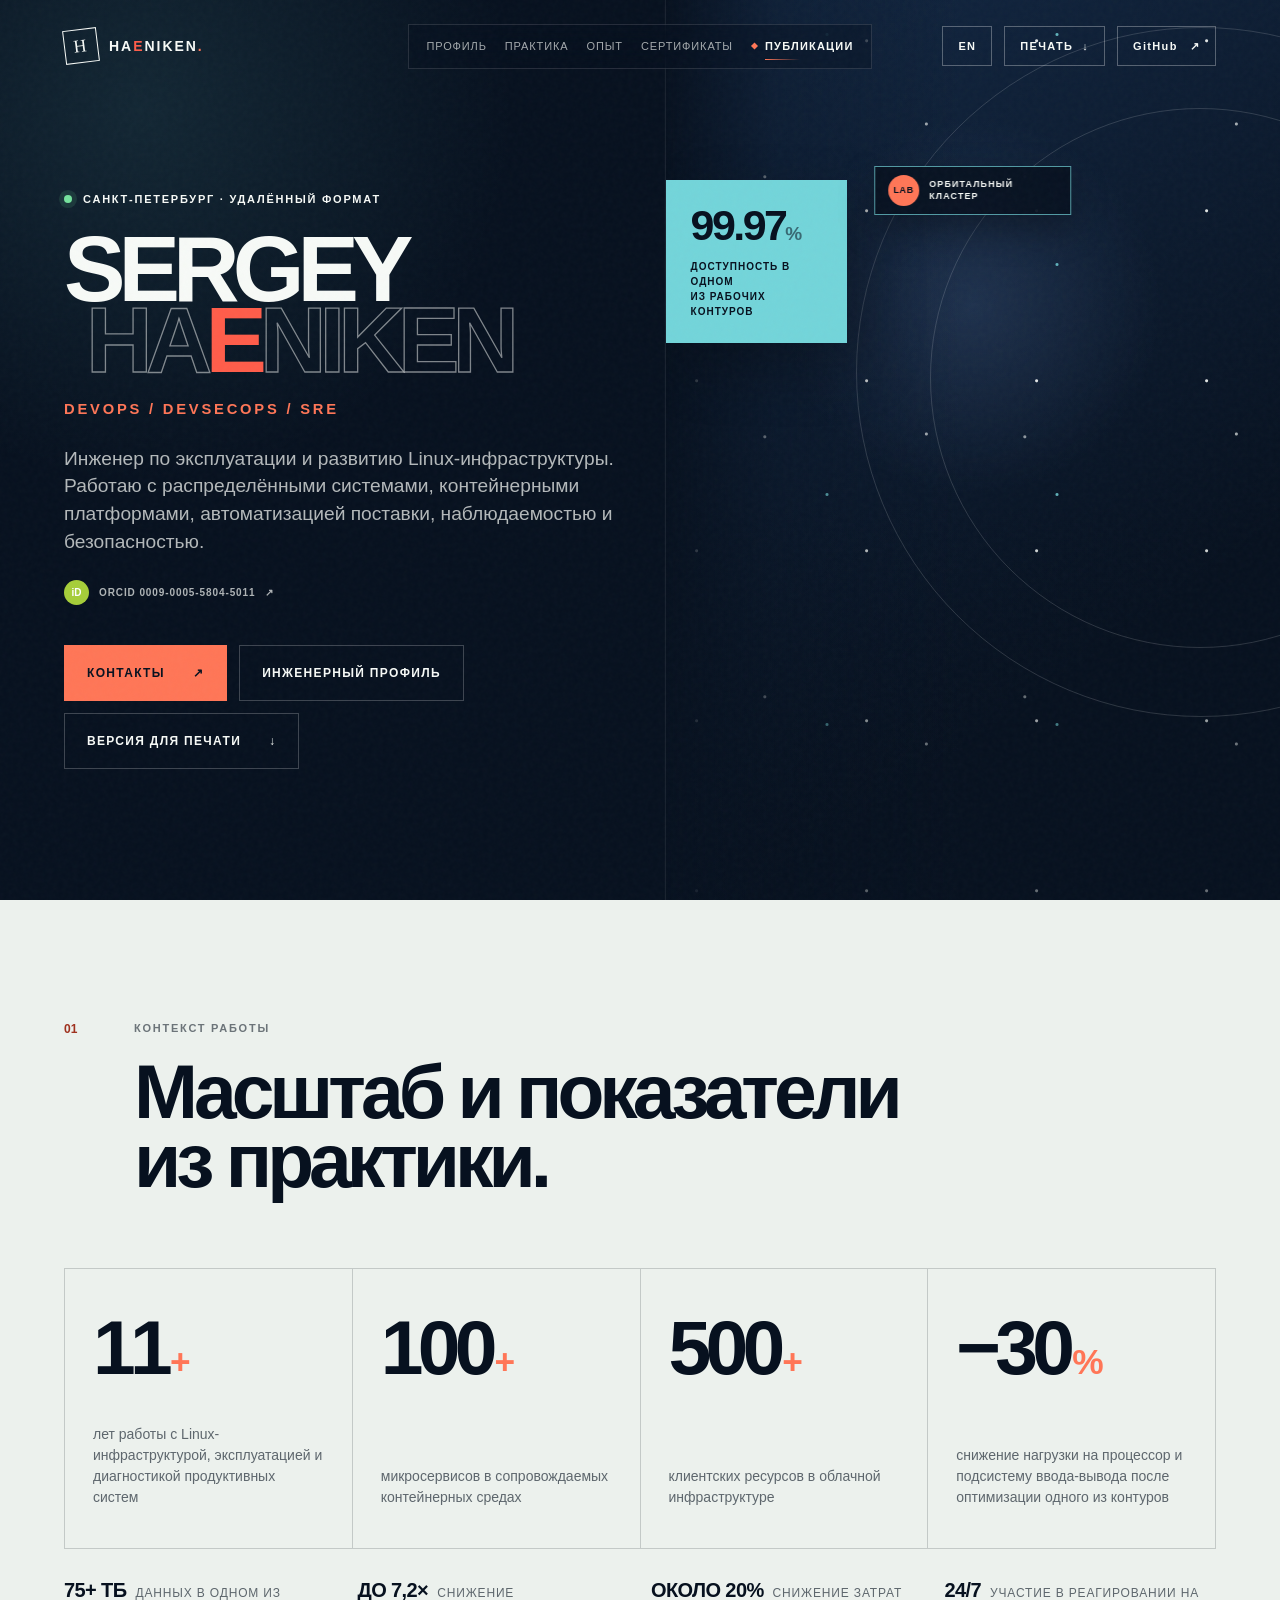
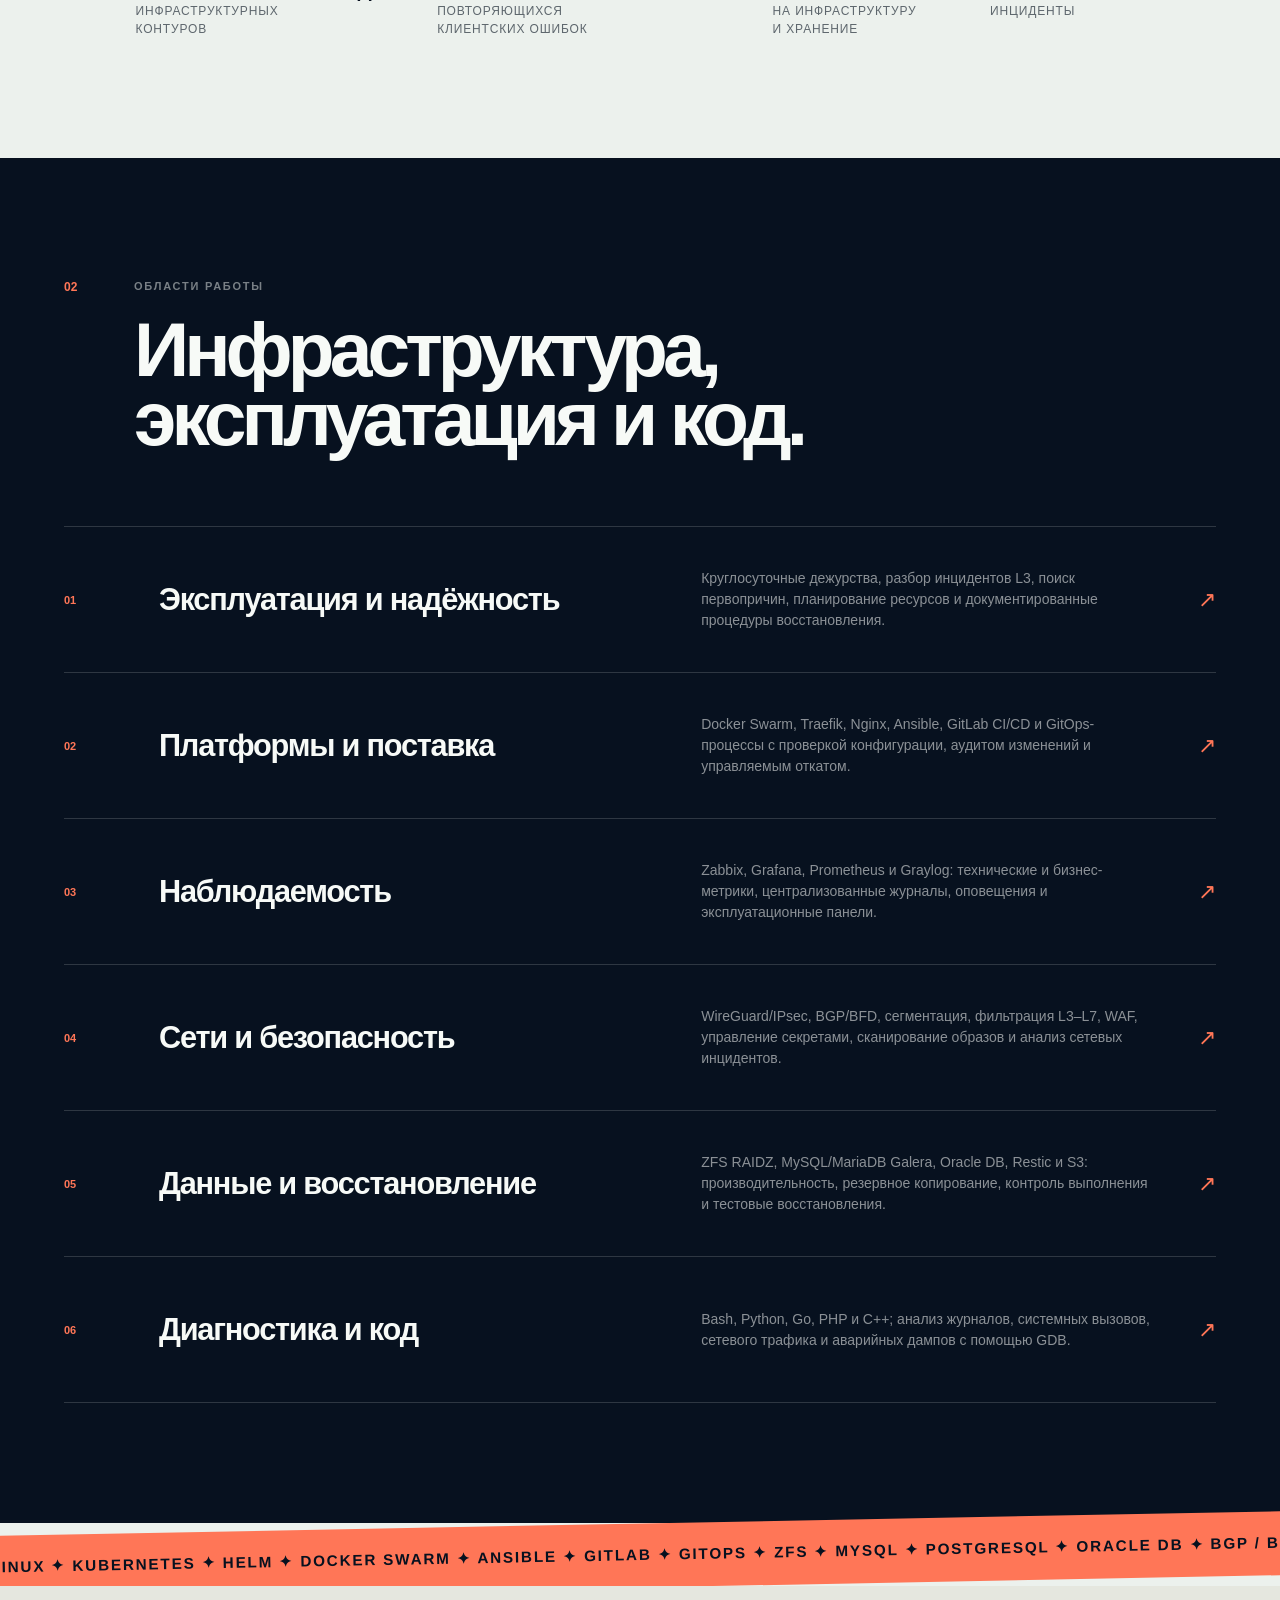
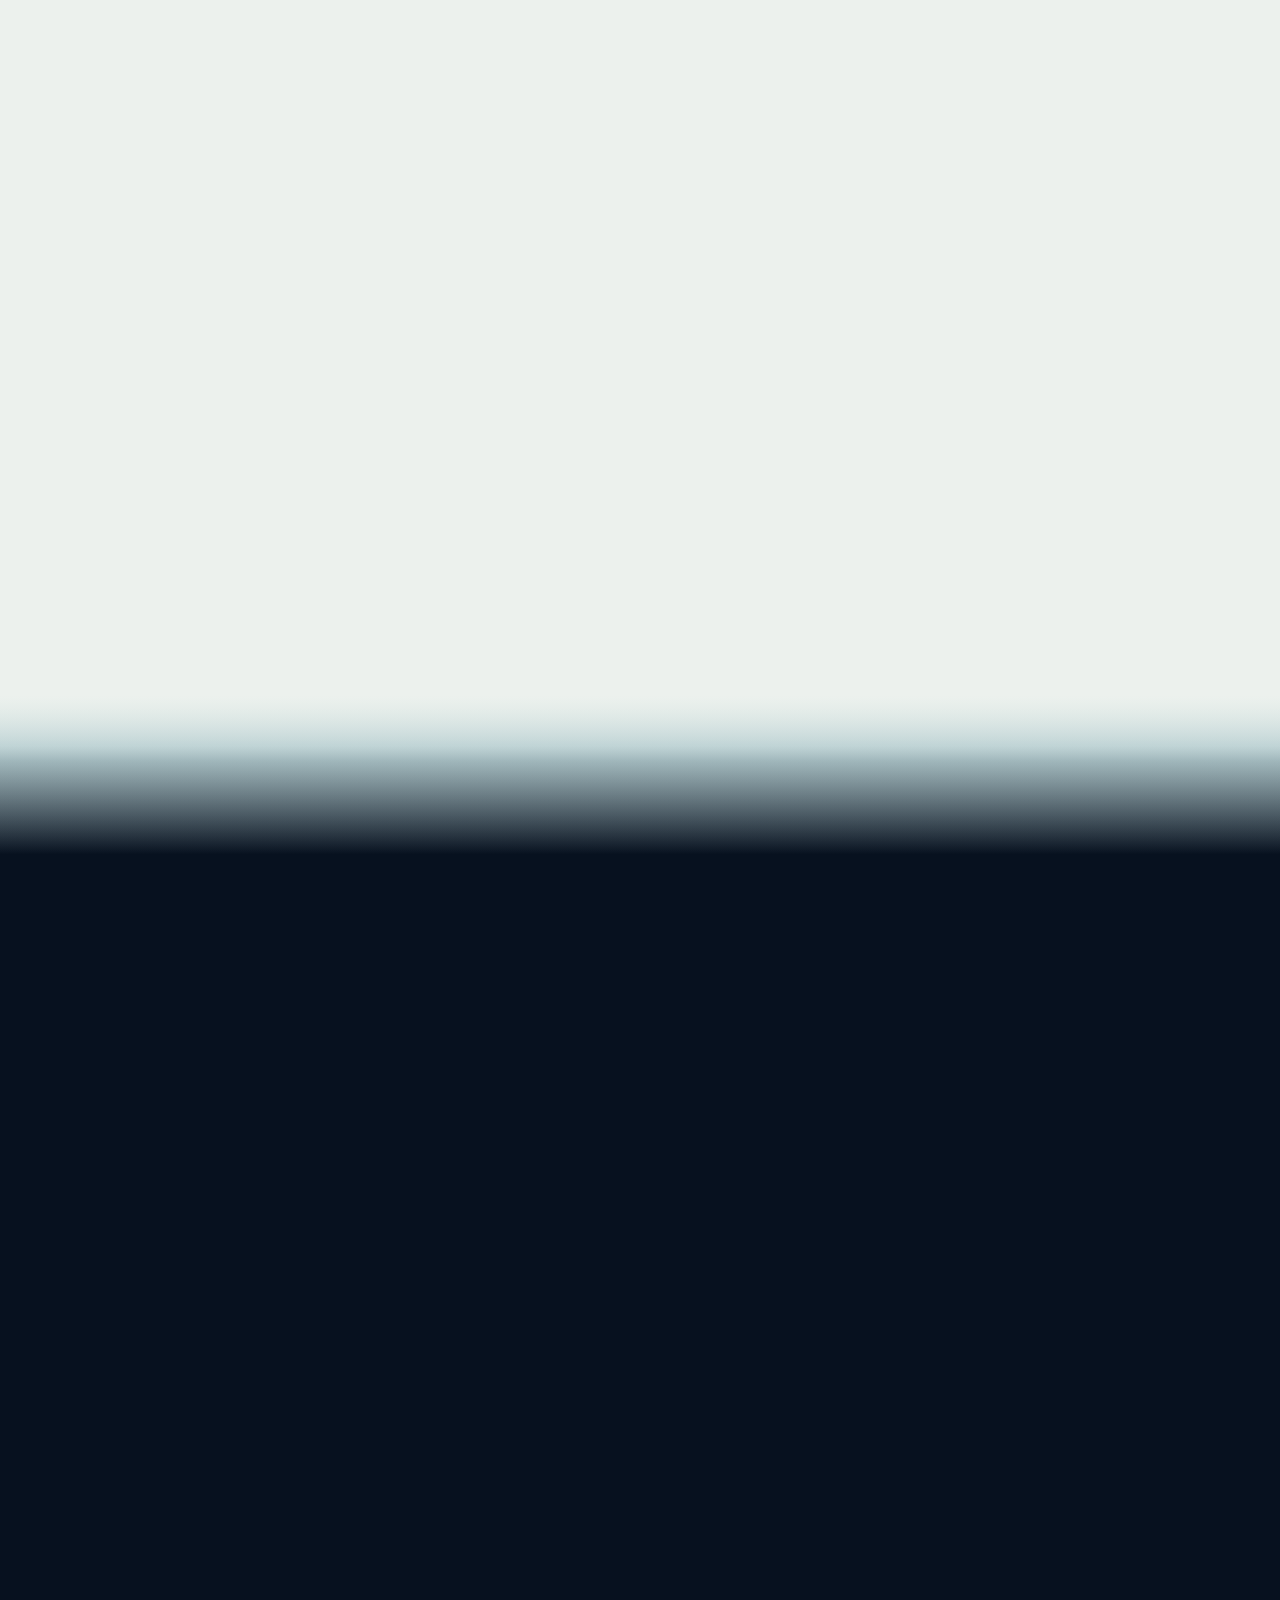
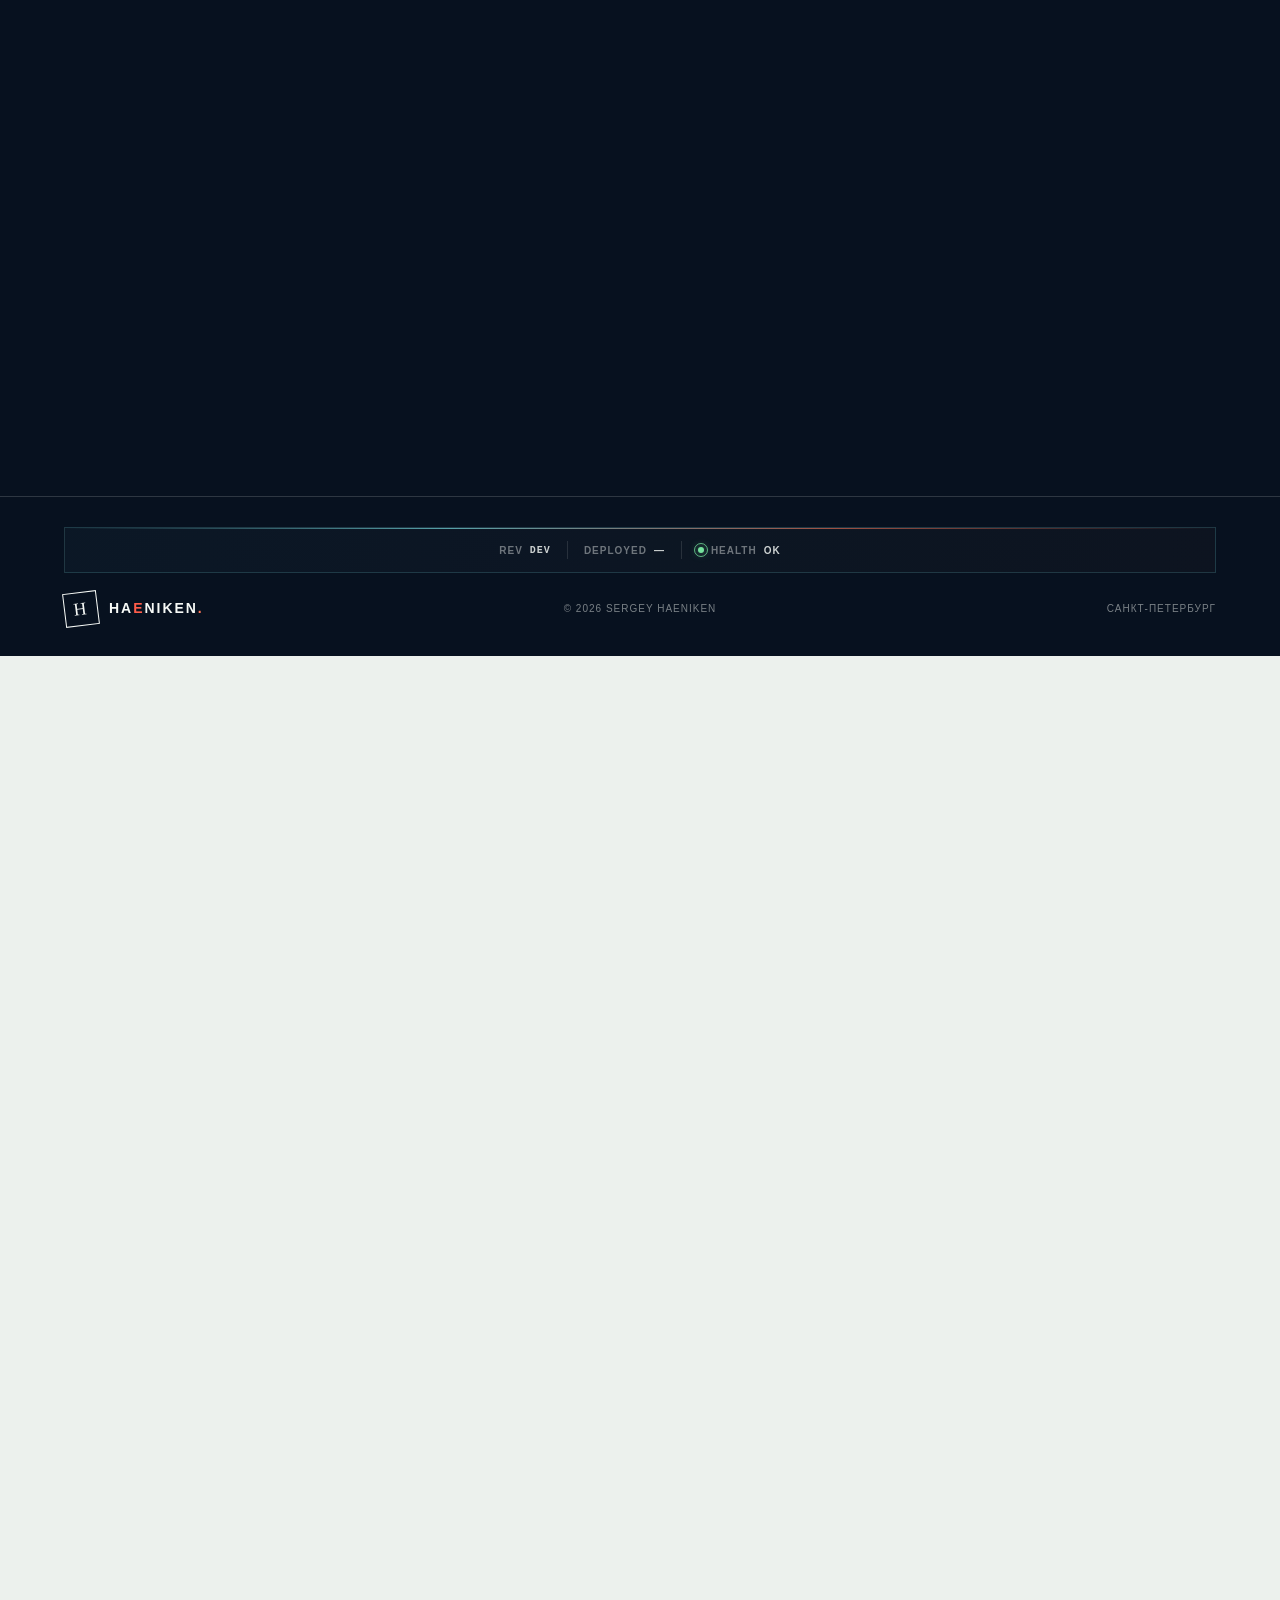
==== commit 110972fe: "Simplify footer location labels" ====
--- a/index.html
+++ b/index.html
@@ -839,7 +839,7 @@
   <footer>
     <a class="brand" href="#top"><span class="brand-mark">H</span><span>HA<span class="brand-e">E</span>NIKEN<span class="brand-dot">.</span></span></a>
     <p>© <span data-year>2026</span> Sergey Haeniken</p>
-    <p><span class="lang lang-ru">Санкт-Петербург · удалённо</span><span class="lang lang-en">Saint Petersburg · remote</span></p>
+    <p><span class="lang lang-ru">Санкт-Петербург</span><span class="lang lang-en">Saint Petersburg</span></p>
   </footer>
   <button class="return-to-top" type="button" data-return-to-top data-label-ru="Наверх" data-label-en="Back to top" aria-label="Наверх">
     <span class="energia-buran" aria-hidden="true">
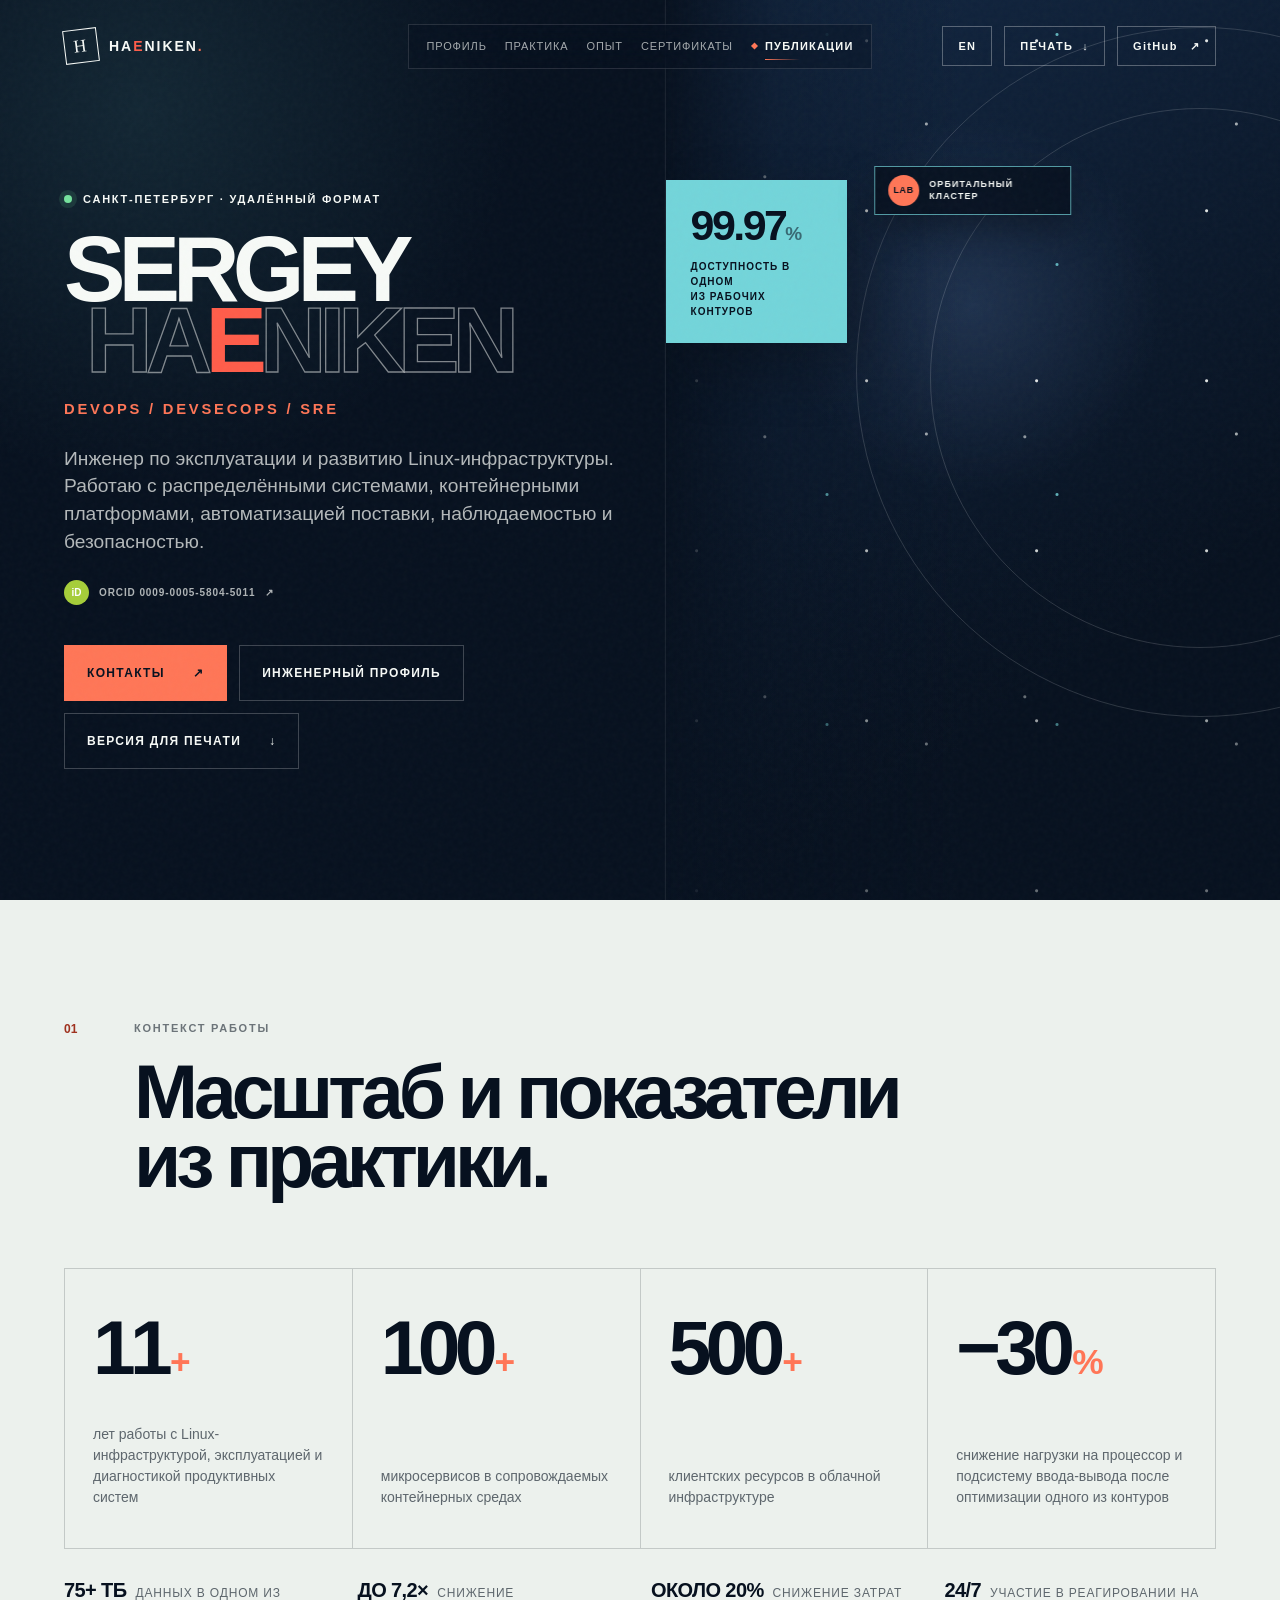
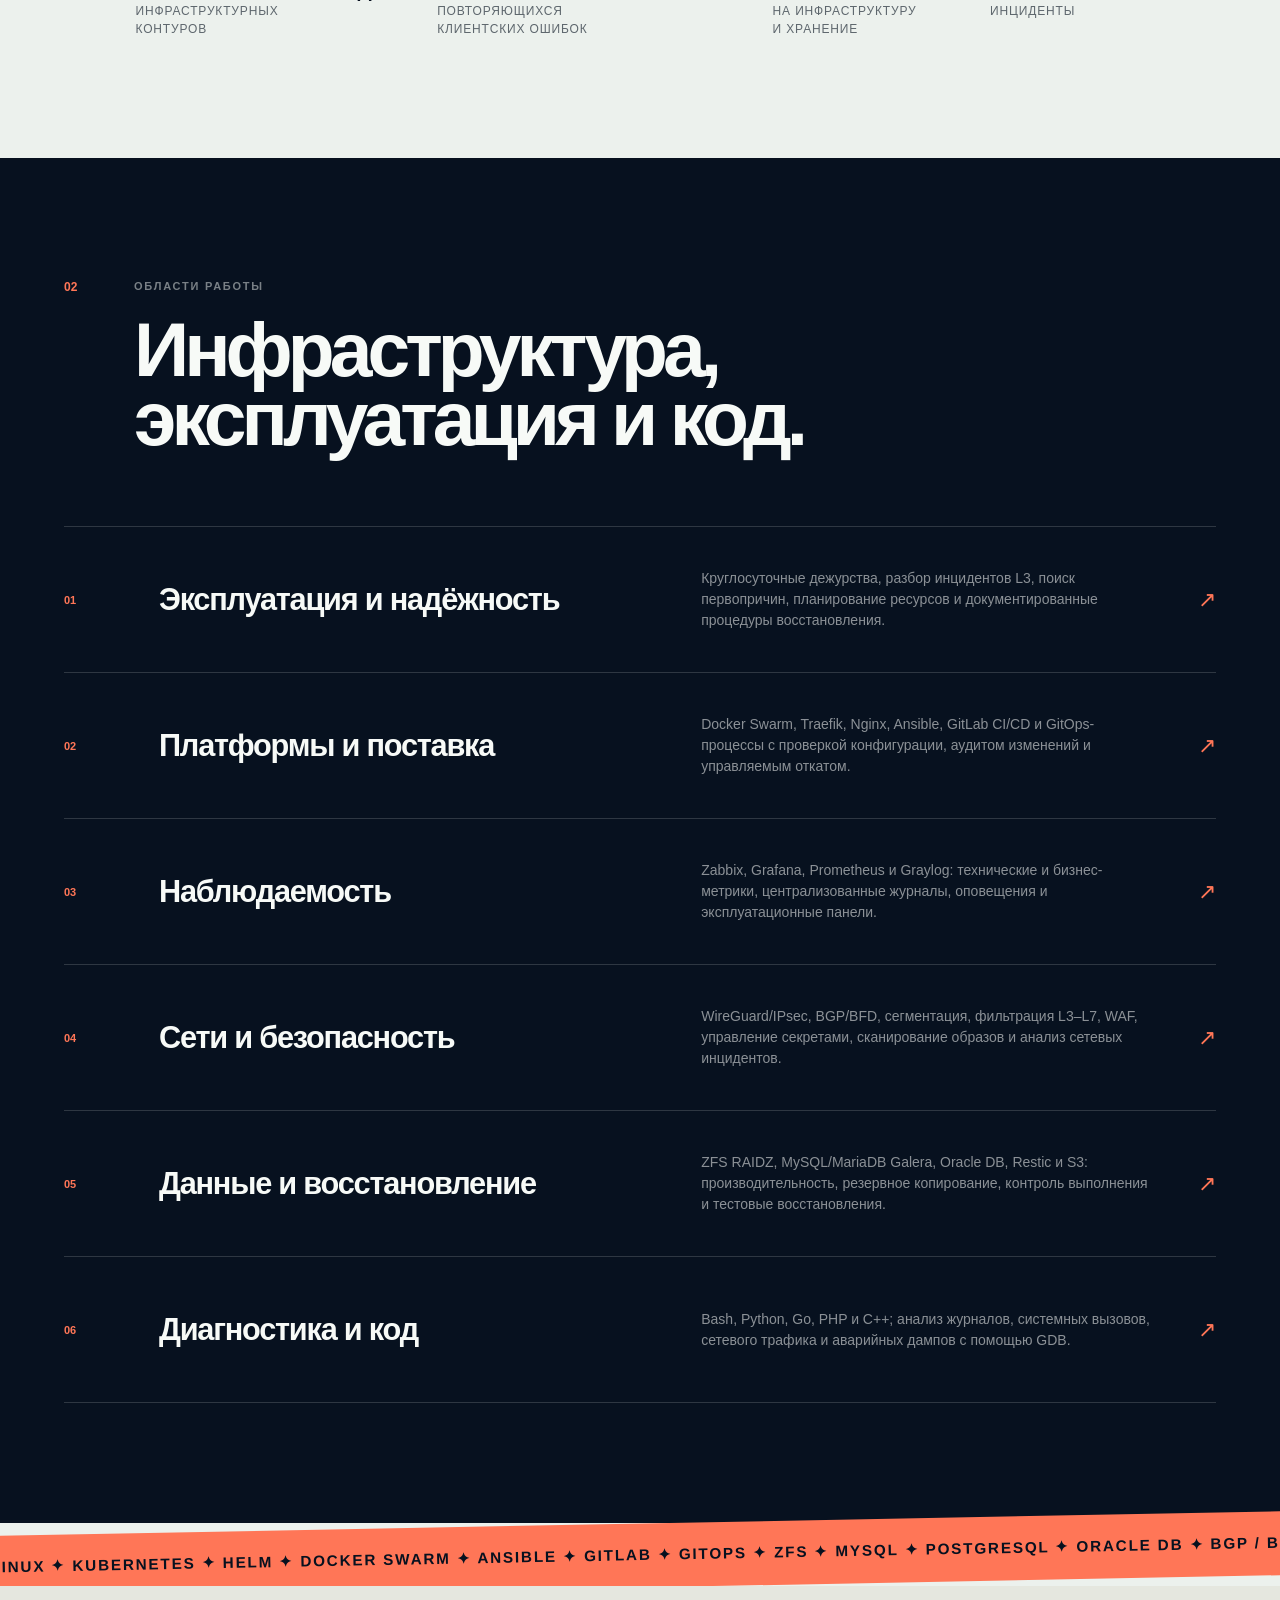
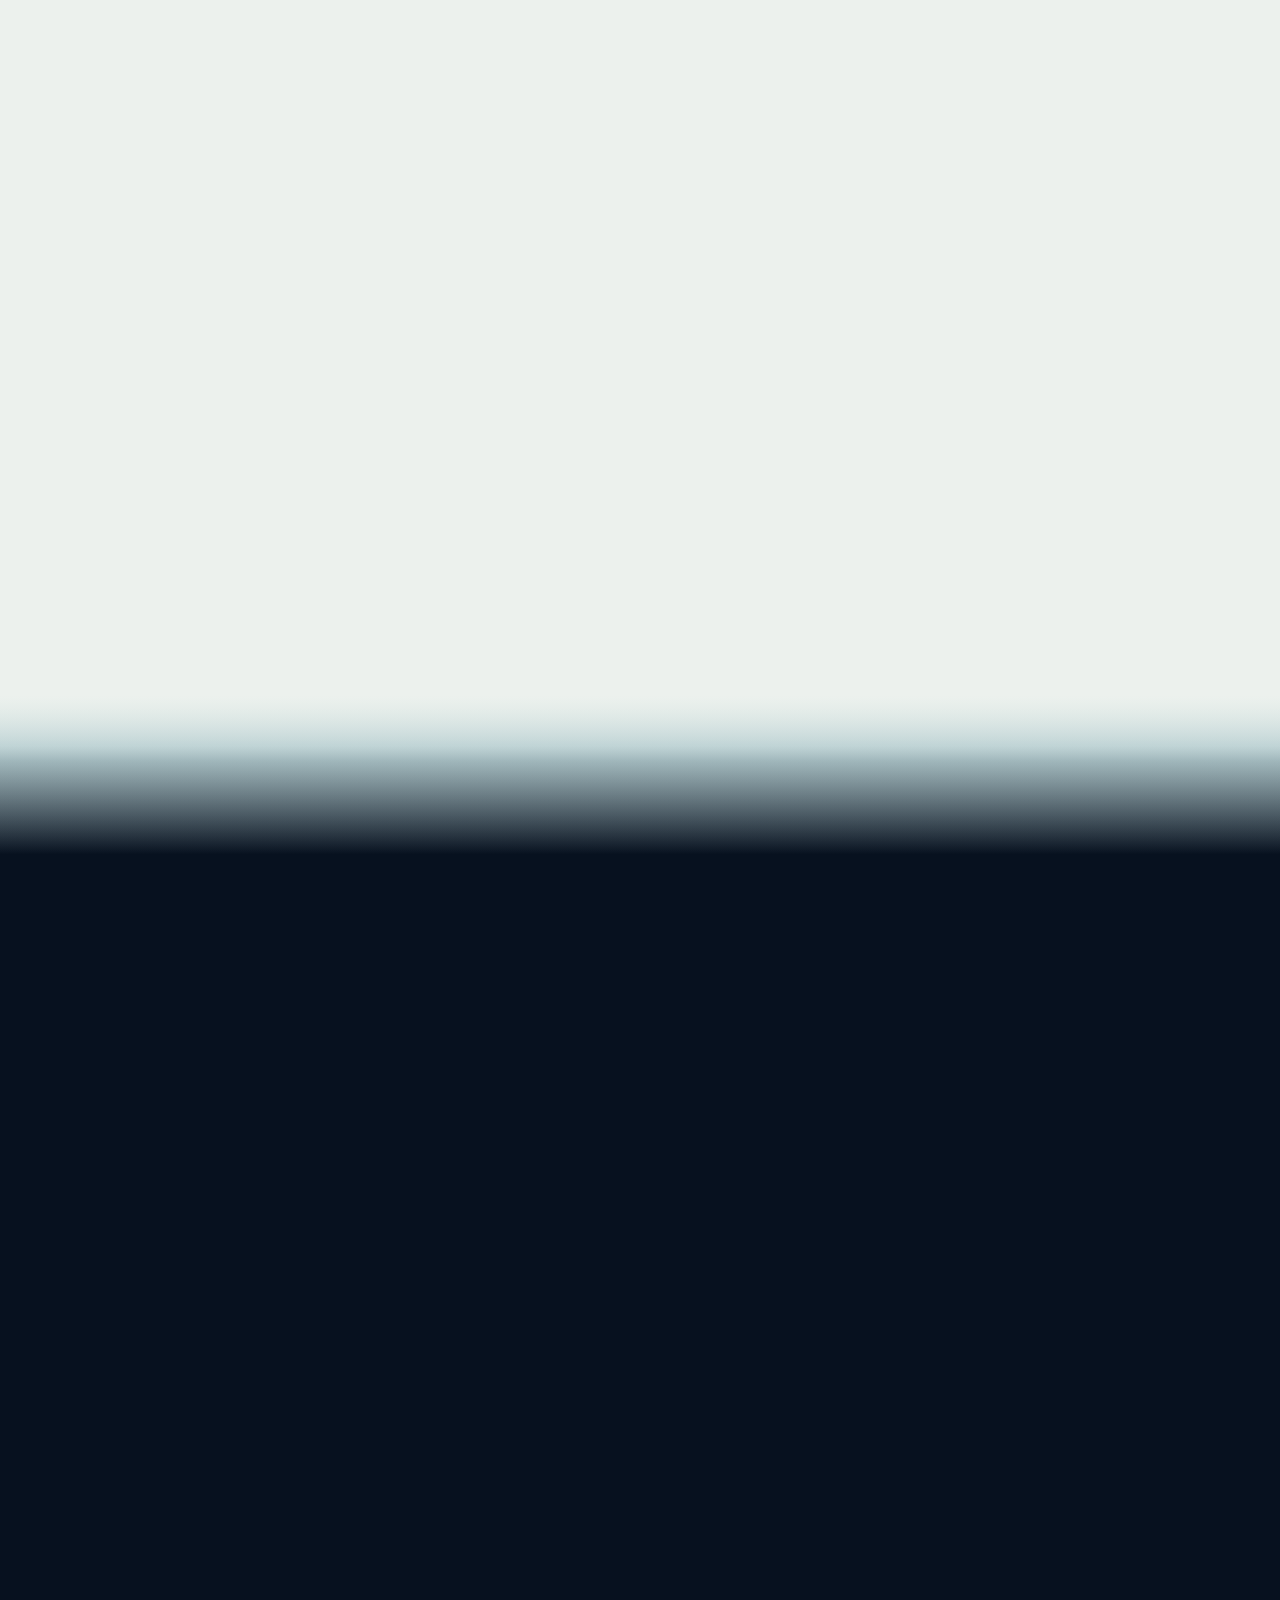
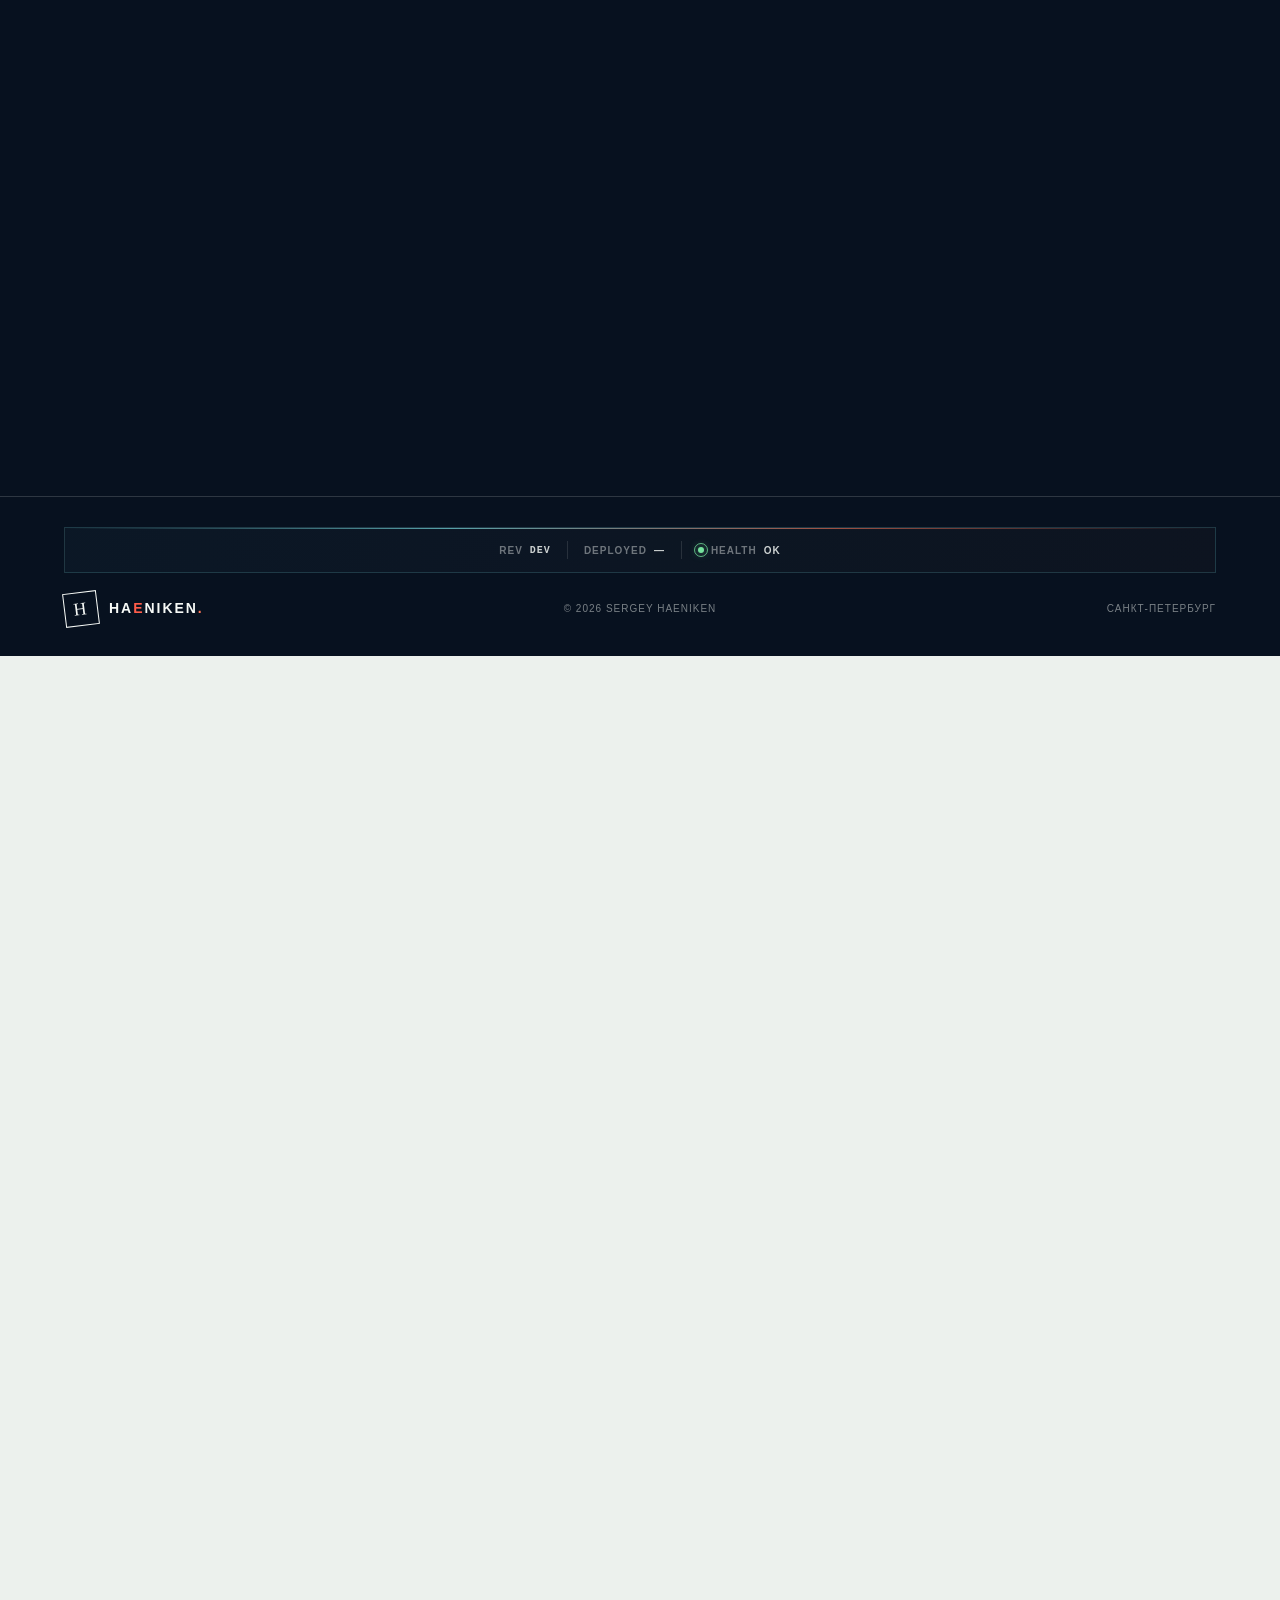
==== commit 978e1747: "Update infrastructure work and AI project on bilingual profile" ====
--- a/index.html
+++ b/index.html
@@ -469,12 +469,12 @@
       <div class="timeline">
         <article class="timeline-item reveal">
           <div class="timeline-meta">
-            <h3>Банк «Санкт-Петербург»</h3>
+            <h3><span class="lang lang-ru">Банк «Санкт-Петербург»</span><span class="lang lang-en">Bank Saint Petersburg</span></h3>
             <span><span class="lang lang-ru">Инженер DevOps</span><span class="lang lang-en">DevOps Engineer</span></span>
             <time datetime="2024-01"><span class="lang lang-ru">2024 — настоящее время</span><span class="lang lang-en">2024 — present</span></time>
           </div>
           <div class="timeline-detail">
-            <p><span class="lang lang-ru">Эксплуатация распределённой инфраструктуры интернет-банка: более 100 микросервисов в Docker Swarm, работа с Kubernetes и Helm, плановые и аварийные развёртывания, GitLab CI/CD.</span><span class="lang lang-en">Operating distributed internet-banking infrastructure: 100+ microservices in Docker Swarm, work with Kubernetes and Helm, planned and emergency deployments, and GitLab CI/CD.</span></p>
+            <p><span class="lang lang-ru">Эксплуатация распределённой инфраструктуры интернет-банка: более 100 микросервисов в Docker Swarm, работа с Kubernetes и Helm, плановые и аварийные развёртывания, GitLab CI/CD. Сейчас участвую в проекте внедрения ИИ для анализа прикладных журналов и разбора ошибок сервисов.</span><span class="lang lang-en">Operating distributed internet-banking infrastructure: 100+ microservices in Docker Swarm, work with Kubernetes and Helm, planned and emergency deployments, and GitLab CI/CD. I am currently working on introducing AI to analyze application logs and investigate service errors.</span></p>
             <p><span class="lang lang-ru">Мониторинг критичных интеграций и бизнес-метрик, разбор инцидентов L3 и участие в круглосуточном восстановлении сервисов с SLA 99,97%.</span><span class="lang lang-en">Monitoring critical integrations and business metrics, investigating L3 incidents and participating in 24/7 service recovery at 99.97% SLA.</span></p>
           </div>
         </article>
@@ -486,7 +486,8 @@
           </div>
           <div class="timeline-detail">
             <p><span class="lang lang-ru">Архитектура и эксплуатация SaaS-инфраструктуры: 500+ клиентских ресурсов, 7 виртуальных и 6 физических серверов, более 75 ТБ данных.</span><span class="lang lang-en">Architecture and operations for SaaS infrastructure: 500+ client resources, 7 virtual and 6 physical servers, and 75+ TB of data.</span></p>
-            <p><span class="lang lang-ru">WireGuard/IPsec с BGP/BFD, ZFS RAIDZ, MySQL Galera, GitOps-управление Traefik, резервное копирование Restic/S3 и тестовые восстановления.</span><span class="lang lang-en">WireGuard/IPsec with BGP/BFD, ZFS RAIDZ, MySQL Galera, GitOps-managed Traefik, Restic/S3 backups and recovery testing.</span></p>
+            <p><span class="lang lang-ru">WireGuard/IPsec с BGP/BFD, ZFS RAIDZ, MySQL Galera, GitOps-управление Traefik, геораспределённое резервное копирование и проверки восстановления.</span><span class="lang lang-en">WireGuard/IPsec with BGP/BFD, ZFS RAIDZ, MySQL Galera, GitOps-managed Traefik, geographically distributed backups and recovery tests.</span></p>
+            <p><span class="lang lang-ru">Для HTTPS — переключение между публичным каналом, внутренней сетью и SSH-туннелем, возврат после 180 секунд устойчивой доступности и контроль выбранного пути в Zabbix.</span><span class="lang lang-en">HTTPS failover between the public path, the mesh network and an SSH tunnel, with return after 180 seconds of continuous availability and route monitoring in Zabbix.</span></p>
           </div>
         </article>
         <article class="timeline-item reveal">
@@ -606,9 +607,45 @@
             <h3>RabbitHole VPN</h3>
             <p><span class="lang lang-ru">Закрытая система на Go и PostgreSQL: Telegram-бот, фоновый обработчик и административный контур. Идемпотентно обрабатывает платежи, выдаёт и сверяет подписки через 3x-ui, формирует ссылки VLESS и QR-коды, контролирует сроки и автопродление.</span><span class="lang lang-en">A private Go and PostgreSQL system comprising a Telegram bot, background worker and administrative controls. It processes payments idempotently, provisions and reconciles subscriptions through 3x-ui, generates VLESS links and QR codes, and manages expiry and auto-renewal.</span></p>
             <div class="project-links">
-              <a class="lang lang-ru" href="/articles/rabbithole-vpn/">Техническая заметка <span aria-hidden="true">→</span></a>
-              <a class="lang lang-en" href="/en/articles/rabbithole-vpn/">Technical note <span aria-hidden="true">→</span></a>
+              <a class="lang lang-ru" href="/articles/rabbithole-vpn/">Панель управления <span aria-hidden="true">→</span></a>
+              <a class="lang lang-en" href="/en/articles/rabbithole-vpn/">Control panel <span aria-hidden="true">→</span></a>
+              <a class="lang lang-ru" href="/articles/turn-transport/">TURN-транспорт <span aria-hidden="true">→</span></a>
+              <a class="lang lang-en" href="/en/articles/turn-transport/">TURN transport <span aria-hidden="true">→</span></a>
             </div>
+          </div>
+        </article>
+        <article class="project-card reveal">
+          <div class="project-top"><span><span class="lang lang-ru">05 / GO / МОНИТОРИНГ</span><span class="lang lang-en">05 / GO / MONITORING</span></span></div>
+          <div class="project-code lang lang-ru" aria-hidden="true">
+            <span class="code-accent">Zabbix</span> → API / RabbitMQ / очереди<br>
+            <span class="code-accent">проверка</span> → конвертация / превью<br>
+            <span class="code-accent">хранилище</span> → запись / чтение / удаление
+          </div>
+          <div class="project-code lang lang-en" aria-hidden="true">
+            <span class="code-accent">Zabbix</span> → API / RabbitMQ / queues<br>
+            <span class="code-accent">probe</span> → conversion / previews<br>
+            <span class="code-accent">storage</span> → write / read / delete
+          </div>
+          <div>
+            <h3><span class="lang lang-ru">Мониторинг конвертации</span><span class="lang lang-en">Conversion monitoring</span></h3>
+            <p><span class="lang lang-ru">Мониторинг Go-сервиса в Zabbix: API, RabbitMQ, обработчики заданий, очереди и внешние зависимости. Контрольная задача проверяет конвертацию, создание превью и операции с файлами в хранилище. Она выявила отказы загрузки, хотя проверки контейнеров проходили. Доля HTTP-ошибок считается по одновременно снятым счётчикам; зависимости оповещений подавляют каскад сообщений.</span><span class="lang lang-en">Zabbix monitoring for a Go service: API, RabbitMQ, workers, queues and external dependencies. A control task checks conversion, preview generation and storage operations. It detected upload failures while containers passed health checks. HTTP error rates use consistent counter snapshots; trigger dependencies suppress cascading alerts.</span></p>
+          </div>
+        </article>
+        <article class="project-card reveal">
+          <div class="project-top"><span><span class="lang lang-ru">06 / GO / ХРАНИЛИЩЕ</span><span class="lang lang-en">06 / GO / STORAGE</span></span></div>
+          <div class="project-code lang lang-ru" aria-hidden="true">
+            <span class="code-accent">MySQL</span> → потоковое чтение / сортировка<br>
+            <span class="code-accent">файлы</span> → проверка / жёсткие ссылки<br>
+            <span class="code-accent">восстановление</span> → журнал операций
+          </div>
+          <div class="project-code lang lang-en" aria-hidden="true">
+            <span class="code-accent">MySQL</span> → streaming reads / sorting<br>
+            <span class="code-accent">files</span> → verification / hard links<br>
+            <span class="code-accent">recovery</span> → operation journal
+          </div>
+          <div>
+            <h3><span class="lang lang-ru">Обслуживание хранилища</span><span class="lang lang-en">Storage maintenance</span></h3>
+            <p><span class="lang lang-ru">Утилиты на Go для восстановления записей о файлах в MySQL и дедубликации через жёсткие ссылки без остановки приложения. Потоковое чтение и внешняя сортировка ограничивают расход памяти; перед атомарной заменой проверяются файлы, ведётся журнал восстановления. В рабочем контуре выгружены и отсортированы 96,26 млн строк БД, начата дедубликация файлов.</span><span class="lang lang-en">Go tools for restoring file records in MySQL and deduplicating through hard links while the application stays running. Streaming reads and external sorting bound memory use; files are checked before atomic replacement, with a recovery journal. In production, 96.26 million database rows were exported and sorted, then file deduplication began.</span></p>
           </div>
         </article>
       </div>
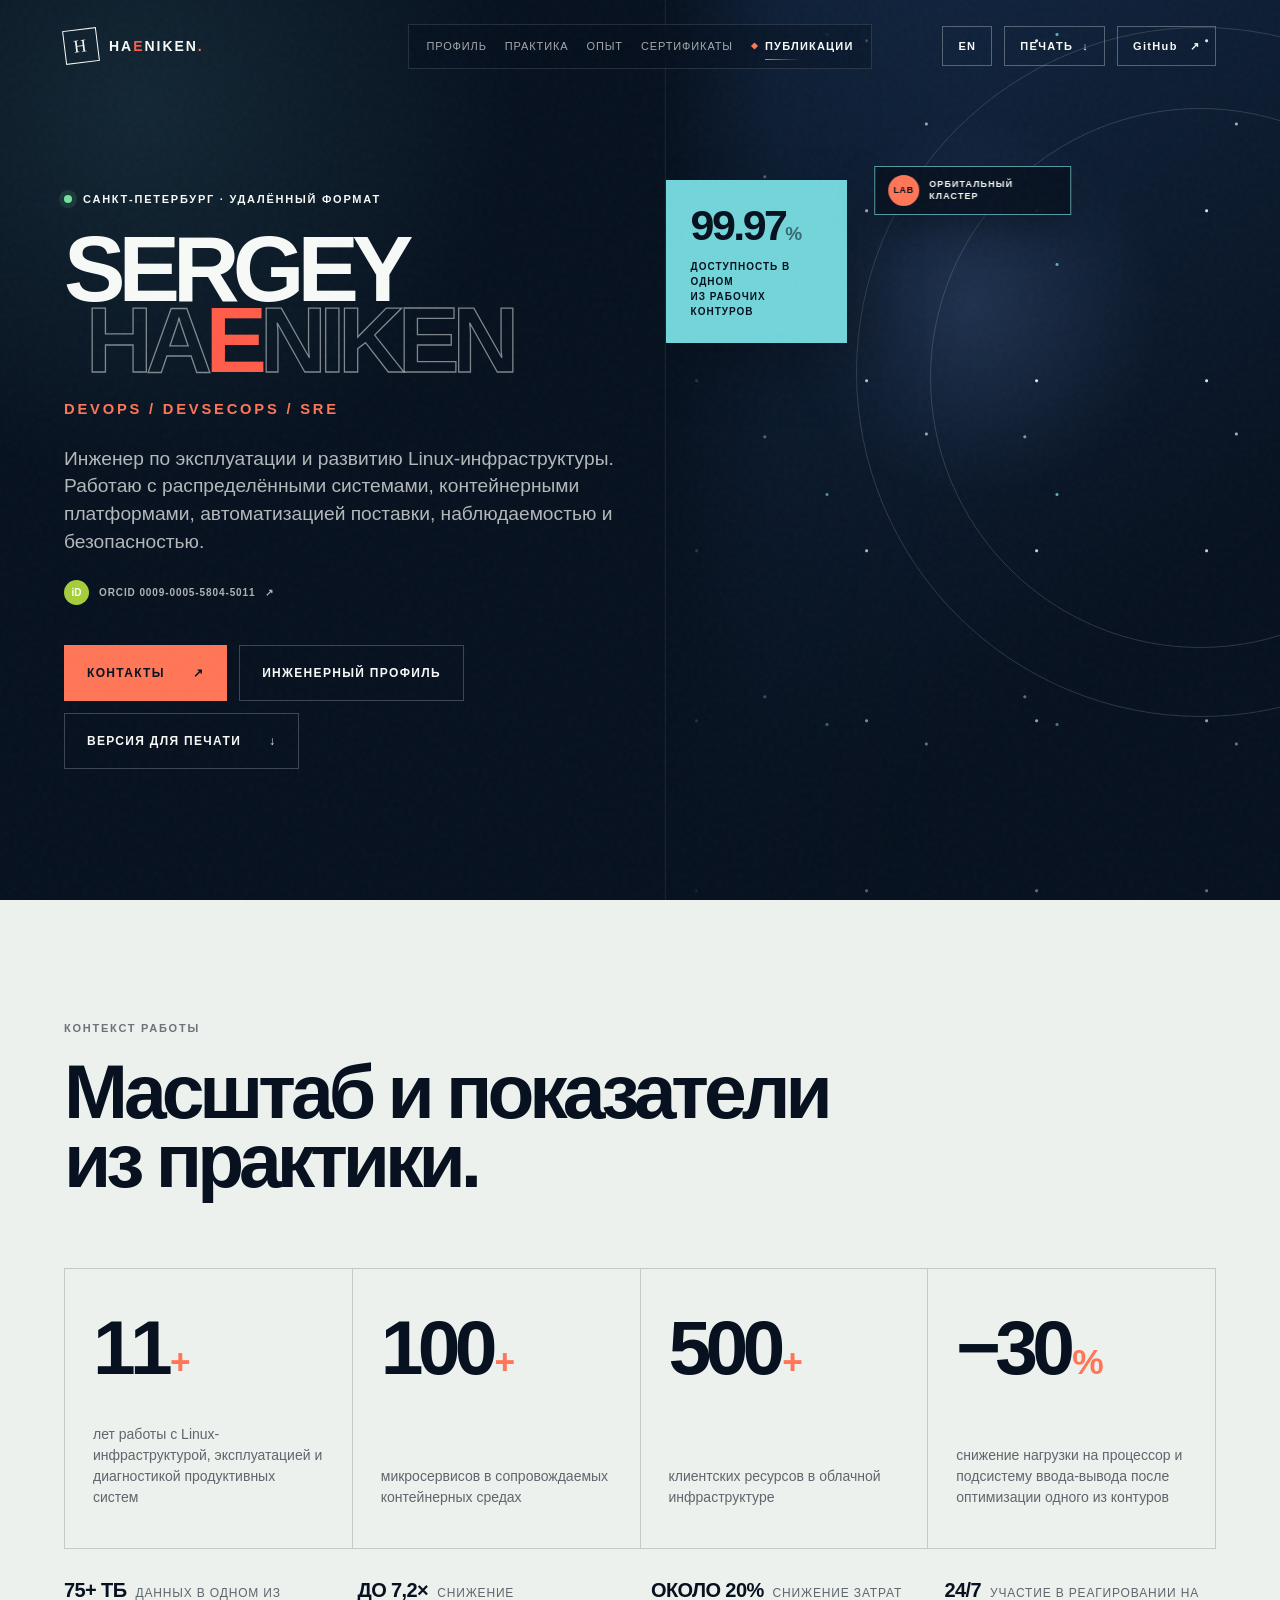
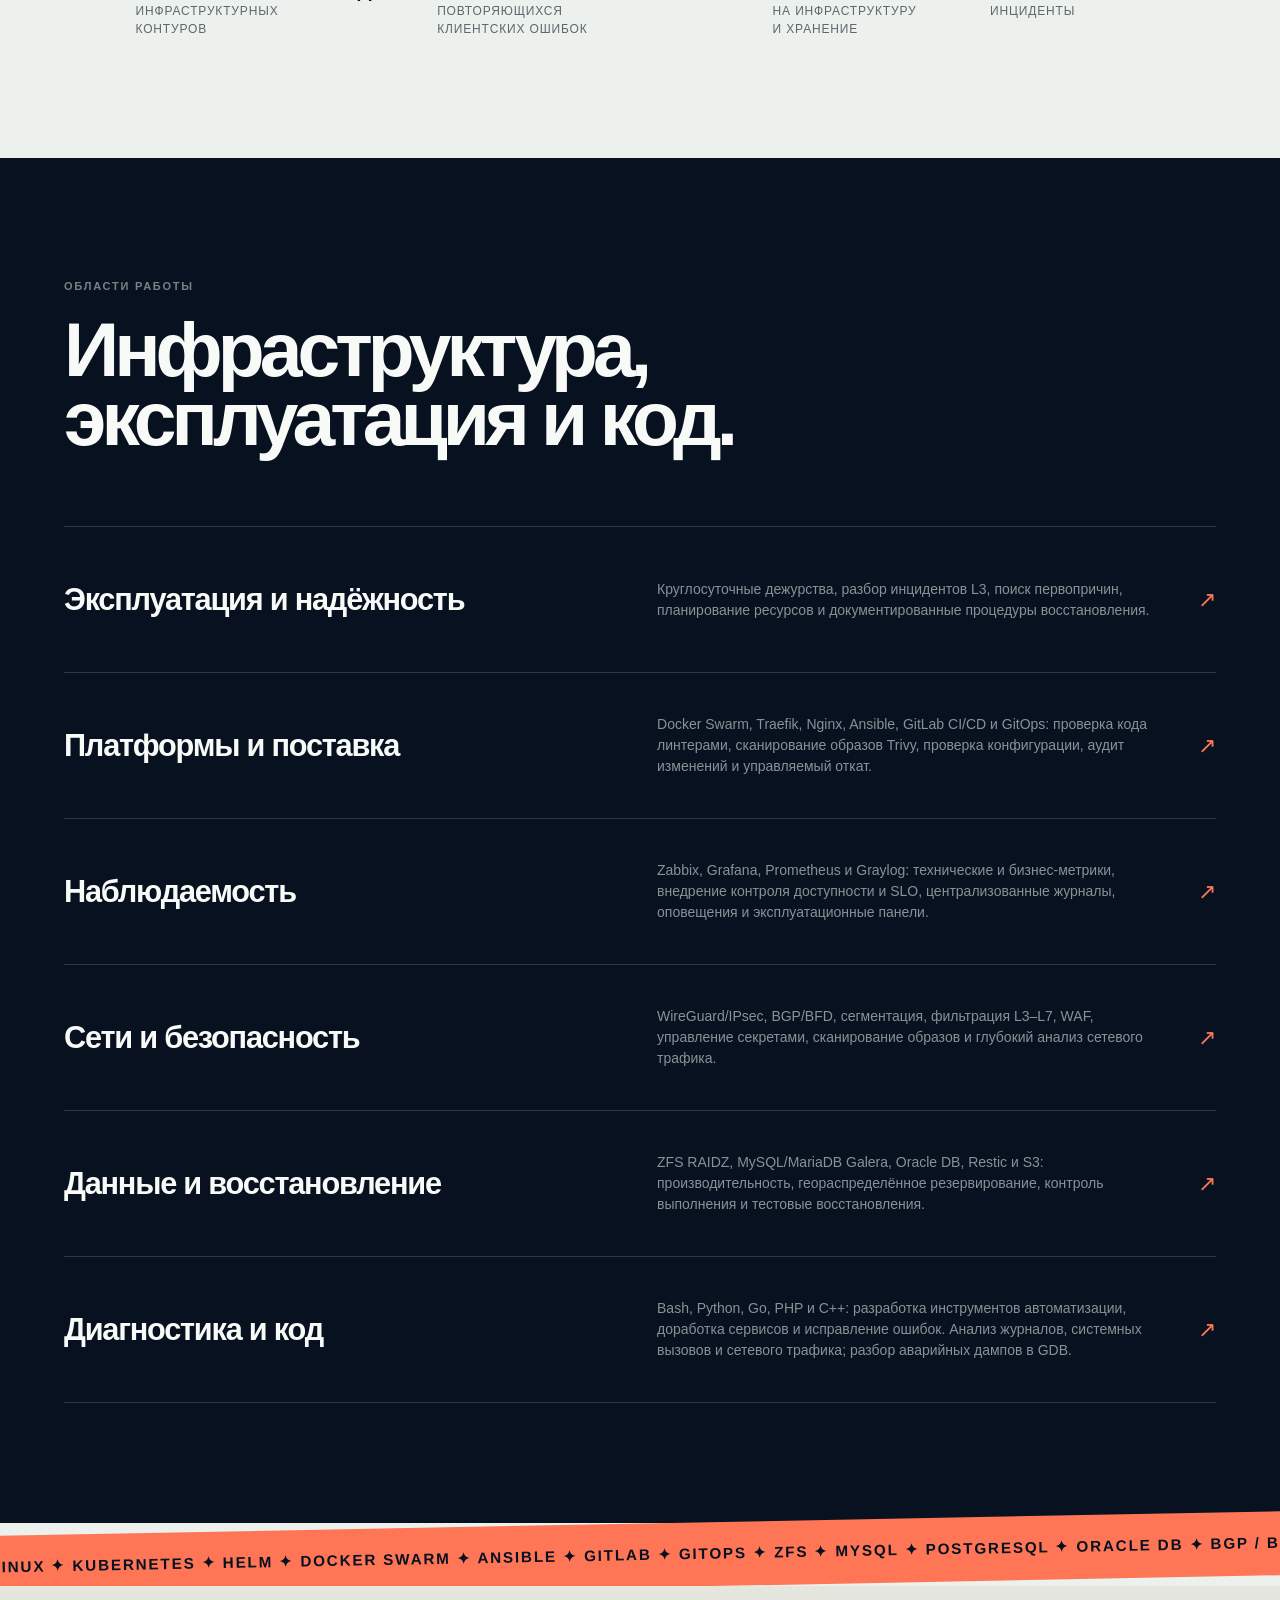
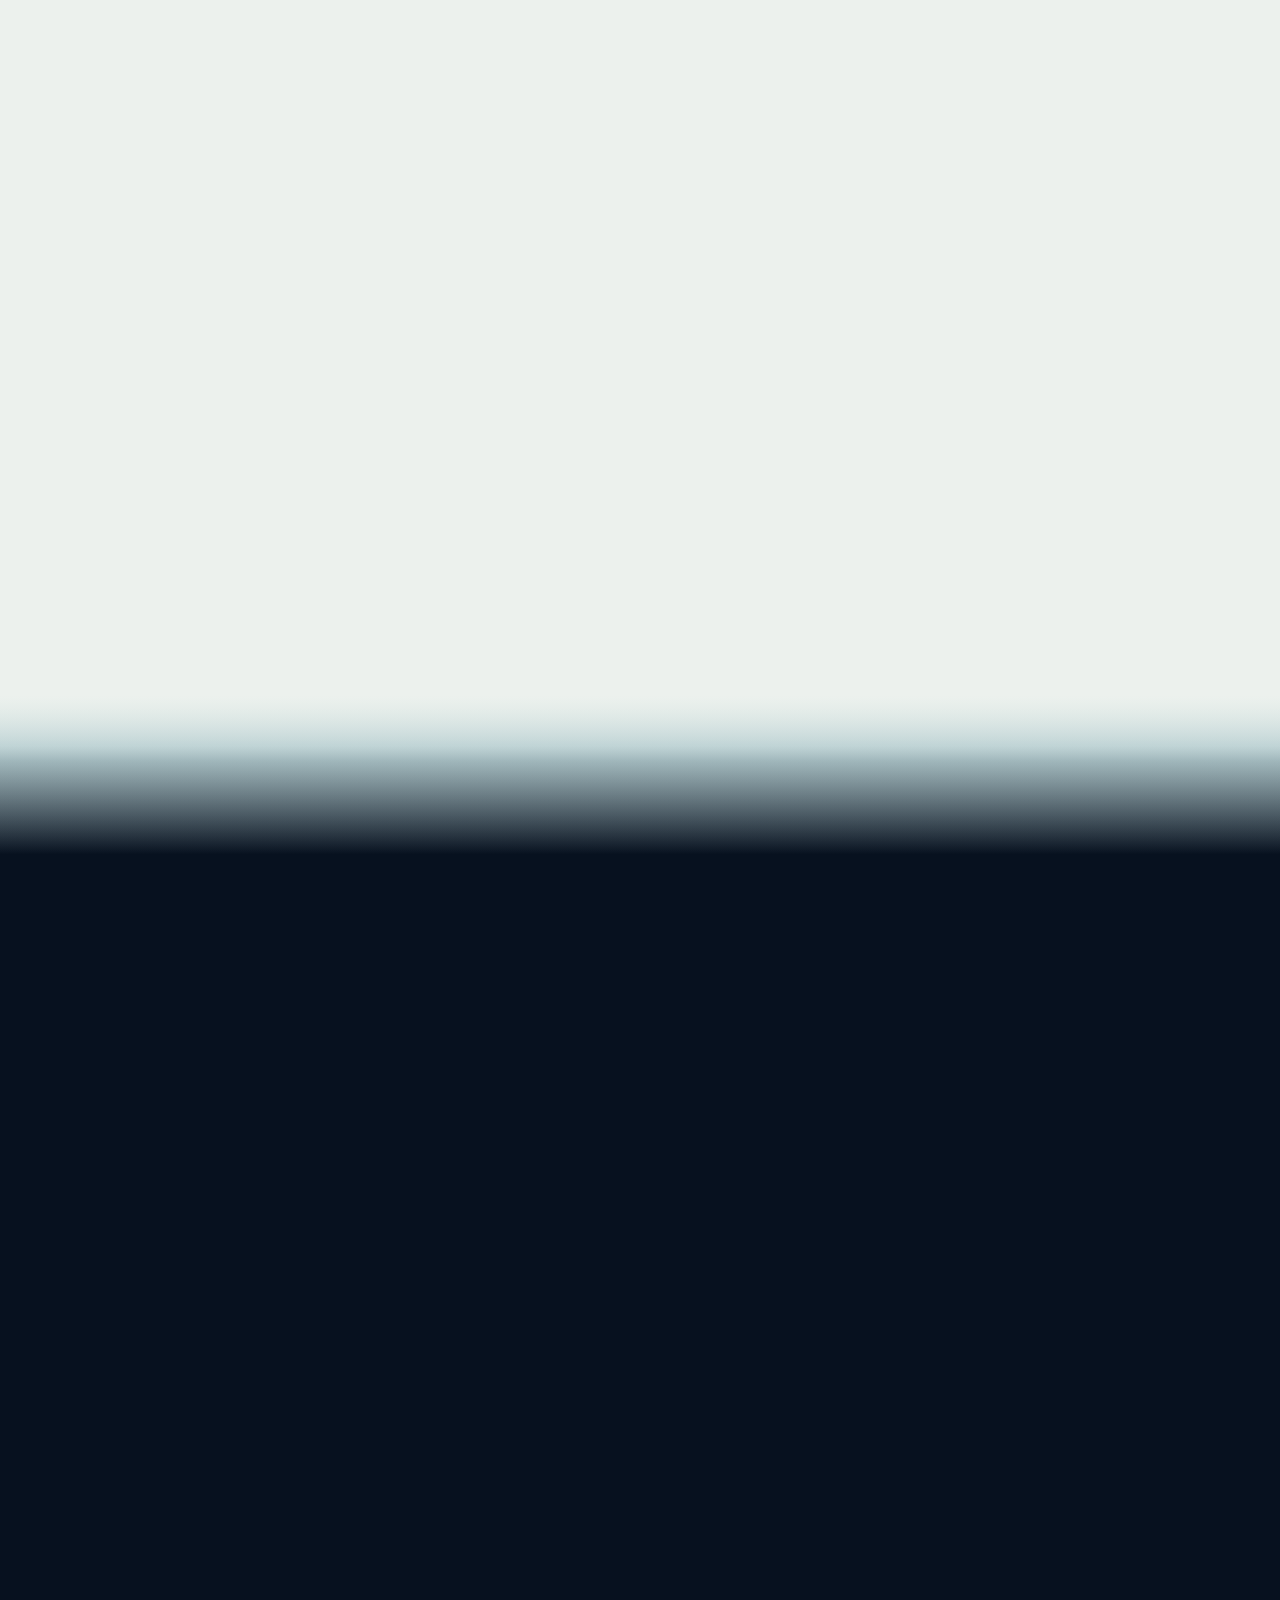
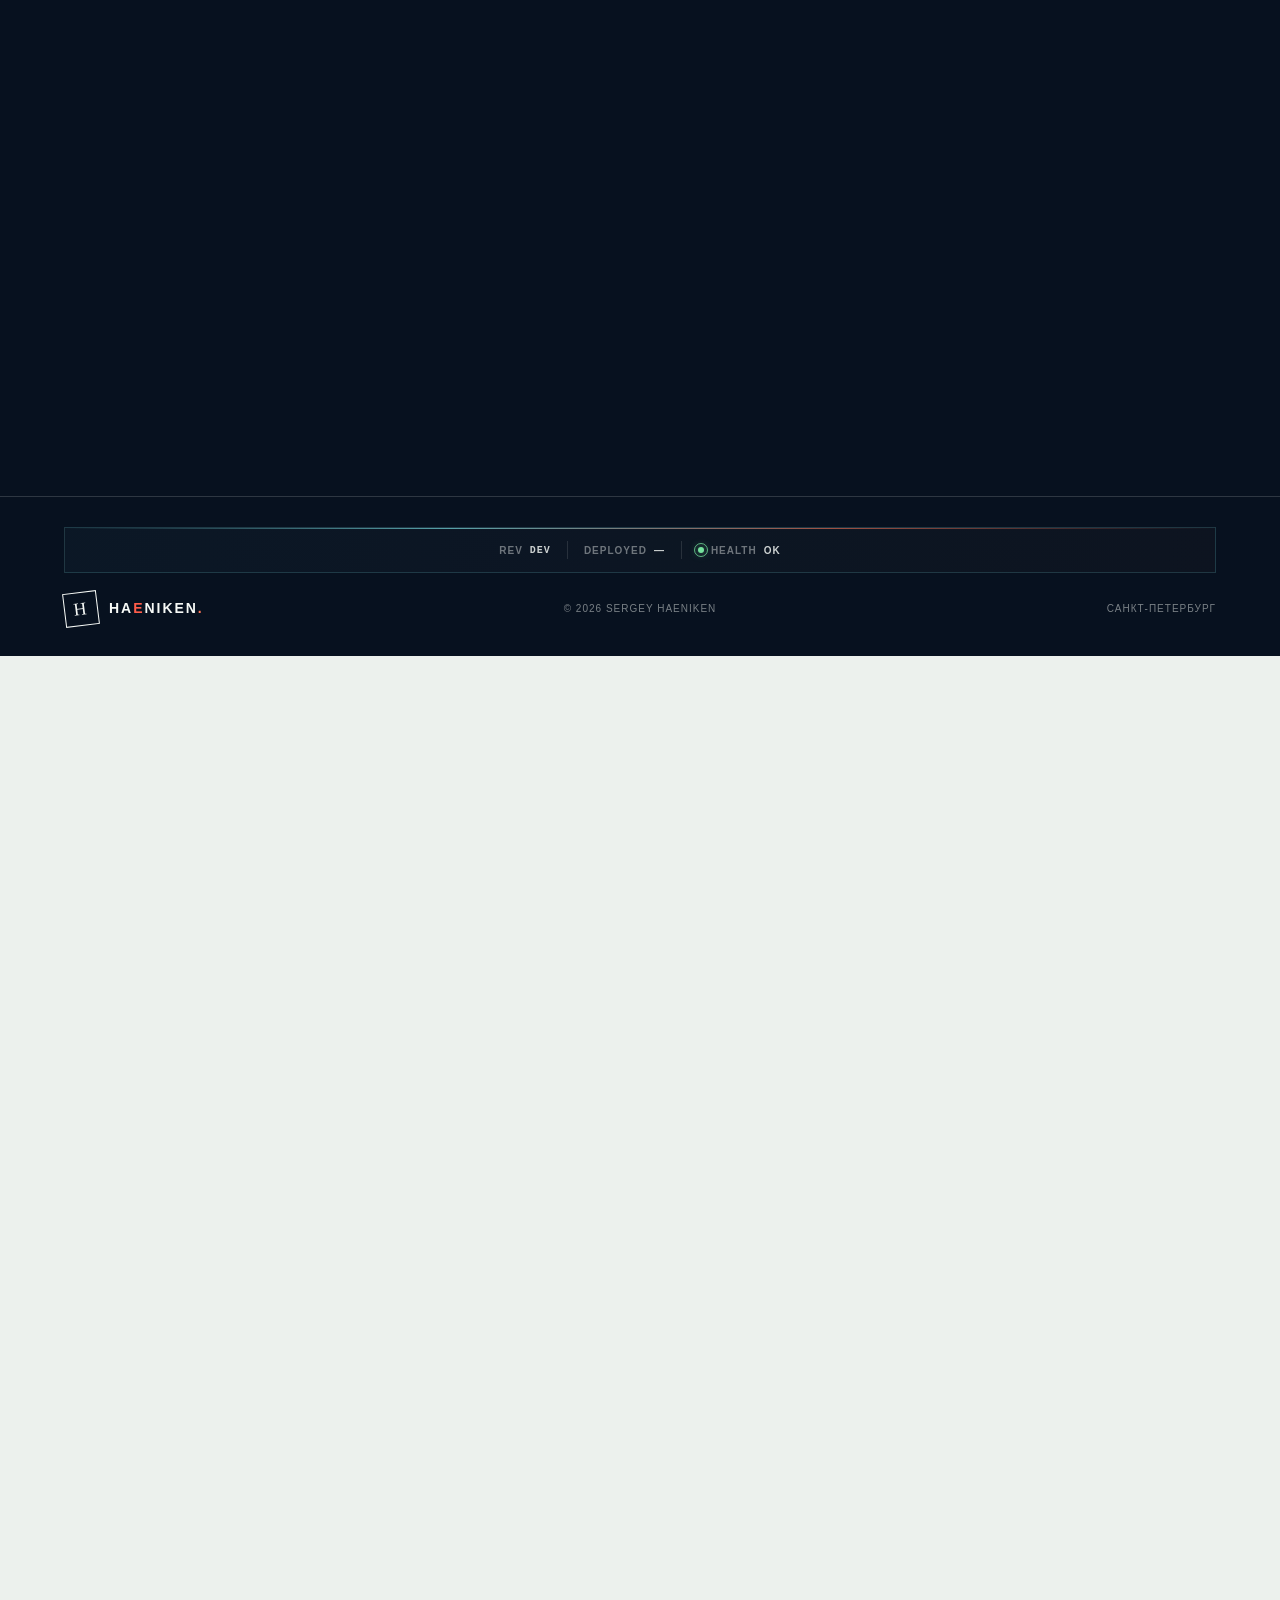
==== commit cb89bf89: "Update SRE profile and simplify site presentation" ====
--- a/index.html
+++ b/index.html
@@ -31,7 +31,7 @@
   <meta name="twitter:image:alt" content="Sergey Haeniken — DevOps / DevSecOps / SRE">
   <title>Sergey Haeniken — DevOps / DevSecOps / SRE</title>
   <link rel="icon" href="/assets/favicon.svg" type="image/svg+xml">
-  <link rel="stylesheet" href="/styles.min.css?v=20260803c">
+  <link rel="stylesheet" href="/styles.min.css?v=20261016b">
   <noscript><link rel="stylesheet" href="/rocket.min.css?v=20260728d"></noscript>
   <script type="application/ld+json">
   {
@@ -377,7 +377,6 @@
 
     <section class="metrics section" id="outcomes">
       <div class="section-heading reveal">
-        <span class="section-number">01</span>
         <p class="kicker"><span class="lang lang-ru">Контекст работы</span><span class="lang lang-en">Working context</span></p>
         <h2><span class="lang lang-ru">Масштаб и показатели<br>из практики.</span><span class="lang lang-en">Scale and figures<br>from practice.</span></h2>
       </div>
@@ -409,45 +408,38 @@
 
     <section class="expertise section" id="expertise">
       <div class="section-heading section-heading-light reveal">
-        <span class="section-number">02</span>
         <p class="kicker"><span class="lang lang-ru">Области работы</span><span class="lang lang-en">Areas of practice</span></p>
         <h2><span class="lang lang-ru">Инфраструктура,<br>эксплуатация и код.</span><span class="lang lang-en">Infrastructure,<br>operations and code.</span></h2>
       </div>
       <div class="expertise-list">
         <article class="expertise-row reveal">
-          <span class="row-number">01</span>
           <h3><span class="lang lang-ru">Эксплуатация и надёжность</span><span class="lang lang-en">Operations &amp; Reliability</span></h3>
           <p><span class="lang lang-ru">Круглосуточные дежурства, разбор инцидентов L3, поиск первопричин, планирование ресурсов и документированные процедуры восстановления.</span><span class="lang lang-en">On-call operations, L3 incident investigation, root-cause analysis, capacity planning and documented recovery procedures.</span></p>
           <span class="row-arrow">↗</span>
         </article>
         <article class="expertise-row reveal">
-          <span class="row-number">02</span>
           <h3><span class="lang lang-ru">Платформы и поставка</span><span class="lang lang-en">Platforms &amp; Delivery</span></h3>
-          <p><span class="lang lang-ru">Docker Swarm, Traefik, Nginx, Ansible, GitLab CI/CD и GitOps-процессы с проверкой конфигурации, аудитом изменений и управляемым откатом.</span><span class="lang lang-en">Docker Swarm, Traefik, Nginx, Ansible, GitLab CI/CD and GitOps workflows with configuration checks, change auditing and controlled rollback.</span></p>
+          <p><span class="lang lang-ru">Docker Swarm, Traefik, Nginx, Ansible, GitLab CI/CD и GitOps: проверка кода линтерами, сканирование образов Trivy, проверка конфигурации, аудит изменений и управляемый откат.</span><span class="lang lang-en">Docker Swarm, Traefik, Nginx, Ansible, GitLab CI/CD and GitOps: code linting, image scanning with Trivy, configuration checks, change auditing and controlled rollback.</span></p>
           <span class="row-arrow">↗</span>
         </article>
         <article class="expertise-row reveal">
-          <span class="row-number">03</span>
           <h3><span class="lang lang-ru">Наблюдаемость</span><span class="lang lang-en">Observability</span></h3>
-          <p><span class="lang lang-ru">Zabbix, Grafana, Prometheus и Graylog: технические и бизнес-метрики, централизованные журналы, оповещения и эксплуатационные панели.</span><span class="lang lang-en">Zabbix, Grafana, Prometheus and Graylog: technical and business metrics, centralized logs, alerting and operational dashboards.</span></p>
+          <p><span class="lang lang-ru">Zabbix, Grafana, Prometheus и Graylog: технические и бизнес-метрики, внедрение контроля доступности и SLO, централизованные журналы, оповещения и эксплуатационные панели.</span><span class="lang lang-en">Zabbix, Grafana, Prometheus and Graylog: technical and business metrics, implementing availability and SLO monitoring, centralized logs, alerting and operational dashboards.</span></p>
           <span class="row-arrow">↗</span>
         </article>
         <article class="expertise-row reveal">
-          <span class="row-number">04</span>
           <h3><span class="lang lang-ru">Сети и безопасность</span><span class="lang lang-en">Networks &amp; Security</span></h3>
-          <p><span class="lang lang-ru">WireGuard/IPsec, BGP/BFD, сегментация, фильтрация L3–L7, WAF, управление секретами, сканирование образов и анализ сетевых инцидентов.</span><span class="lang lang-en">WireGuard/IPsec, BGP/BFD, segmentation, L3–L7 filtering, WAF, secrets management, image scanning and network incident analysis.</span></p>
+          <p><span class="lang lang-ru">WireGuard/IPsec, BGP/BFD, сегментация, фильтрация L3–L7, WAF, управление секретами, сканирование образов и глубокий анализ сетевого трафика.</span><span class="lang lang-en">WireGuard/IPsec, BGP/BFD, segmentation, L3–L7 filtering, WAF, secrets management, image scanning and in-depth network traffic analysis.</span></p>
           <span class="row-arrow">↗</span>
         </article>
         <article class="expertise-row reveal">
-          <span class="row-number">05</span>
           <h3><span class="lang lang-ru">Данные и восстановление</span><span class="lang lang-en">Data &amp; Recovery</span></h3>
-          <p><span class="lang lang-ru">ZFS RAIDZ, MySQL/MariaDB Galera, Oracle DB, Restic и S3: производительность, резервное копирование, контроль выполнения и тестовые восстановления.</span><span class="lang lang-en">ZFS RAIDZ, MySQL/MariaDB Galera, Oracle DB, Restic and S3: performance, backups, execution controls and recovery testing.</span></p>
+          <p><span class="lang lang-ru">ZFS RAIDZ, MySQL/MariaDB Galera, Oracle DB, Restic и S3: производительность, геораспределённое резервирование, контроль выполнения и тестовые восстановления.</span><span class="lang lang-en">ZFS RAIDZ, MySQL/MariaDB Galera, Oracle DB, Restic and S3: performance, geo-distributed redundancy, execution controls and recovery testing.</span></p>
           <span class="row-arrow">↗</span>
         </article>
         <article class="expertise-row reveal">
-          <span class="row-number">06</span>
           <h3><span class="lang lang-ru">Диагностика и код</span><span class="lang lang-en">Diagnostics &amp; Code</span></h3>
-          <p><span class="lang lang-ru">Bash, Python, Go, PHP и C++; анализ журналов, системных вызовов, сетевого трафика и аварийных дампов с помощью GDB.</span><span class="lang lang-en">Bash, Python, Go, PHP and C++; analysis of logs, system calls, network traffic and core dumps with GDB.</span></p>
+          <p><span class="lang lang-ru">Bash, Python, Go, PHP и C++: разработка инструментов автоматизации, доработка сервисов и исправление ошибок. Анализ журналов, системных вызовов и сетевого трафика; разбор аварийных дампов в GDB.</span><span class="lang lang-en">Bash, Python, Go, PHP and C++: building automation tools, improving services and fixing bugs. Analysis of logs, system calls and network traffic; core-dump debugging with GDB.</span></p>
           <span class="row-arrow">↗</span>
         </article>
       </div>
@@ -462,7 +454,6 @@
 
     <section class="experience section" id="experience">
       <div class="section-heading reveal">
-        <span class="section-number">03</span>
         <p class="kicker"><span class="lang lang-ru">Опыт</span><span class="lang lang-en">Experience</span></p>
         <h2><span class="lang lang-ru">Производственные<br>контуры и задачи.</span><span class="lang lang-en">Production environments<br>and responsibilities.</span></h2>
       </div>
@@ -474,27 +465,27 @@
             <time datetime="2024-01"><span class="lang lang-ru">2024 — настоящее время</span><span class="lang lang-en">2024 — present</span></time>
           </div>
           <div class="timeline-detail">
-            <p><span class="lang lang-ru">Эксплуатация распределённой инфраструктуры интернет-банка: более 100 микросервисов в Docker Swarm, работа с Kubernetes и Helm, плановые и аварийные развёртывания, GitLab CI/CD. Сейчас участвую в проекте внедрения ИИ для анализа прикладных журналов и разбора ошибок сервисов.</span><span class="lang lang-en">Operating distributed internet-banking infrastructure: 100+ microservices in Docker Swarm, work with Kubernetes and Helm, planned and emergency deployments, and GitLab CI/CD. I am currently working on introducing AI to analyze application logs and investigate service errors.</span></p>
+            <p><span class="lang lang-ru">Эксплуатация распределённой инфраструктуры интернет-банка: более 100 микросервисов в Docker Swarm, работа с Kubernetes и Helm, плановые и аварийные развёртывания, GitLab CI/CD и S3. Сейчас участвую в проекте внедрения ИИ для анализа прикладных журналов и разбора ошибок сервисов.</span><span class="lang lang-en">Operating distributed internet-banking infrastructure: 100+ microservices in Docker Swarm, work with Kubernetes and Helm, planned and emergency deployments, GitLab CI/CD and S3. I am currently working on introducing AI to analyze application logs and investigate service errors.</span></p>
             <p><span class="lang lang-ru">Мониторинг критичных интеграций и бизнес-метрик, разбор инцидентов L3 и участие в круглосуточном восстановлении сервисов с SLA 99,97%.</span><span class="lang lang-en">Monitoring critical integrations and business metrics, investigating L3 incidents and participating in 24/7 service recovery at 99.97% SLA.</span></p>
           </div>
         </article>
         <article class="timeline-item reveal">
           <div class="timeline-meta">
             <h3>TIPPO Cloud Service</h3>
-            <span><span class="lang lang-ru">Инженер DevOps / DevSecOps / SRE</span><span class="lang lang-en">DevOps / DevSecOps / SRE Engineer</span></span>
+            <span><span class="lang lang-ru">SRE-инженер / DevSecOps</span><span class="lang lang-en">SRE Engineer / DevSecOps</span></span>
             <span class="timeline-period"><time datetime="2024-03">2024</time><span class="lang lang-ru"> — настоящее время · проектная работа</span><span class="lang lang-en"> — present · project role</span></span>
           </div>
           <div class="timeline-detail">
             <p><span class="lang lang-ru">Архитектура и эксплуатация SaaS-инфраструктуры: 500+ клиентских ресурсов, 7 виртуальных и 6 физических серверов, более 75 ТБ данных.</span><span class="lang lang-en">Architecture and operations for SaaS infrastructure: 500+ client resources, 7 virtual and 6 physical servers, and 75+ TB of data.</span></p>
-            <p><span class="lang lang-ru">WireGuard/IPsec с BGP/BFD, ZFS RAIDZ, MySQL Galera, GitOps-управление Traefik, геораспределённое резервное копирование и проверки восстановления.</span><span class="lang lang-en">WireGuard/IPsec with BGP/BFD, ZFS RAIDZ, MySQL Galera, GitOps-managed Traefik, geographically distributed backups and recovery tests.</span></p>
-            <p><span class="lang lang-ru">Для HTTPS — переключение между публичным каналом, внутренней сетью и SSH-туннелем, возврат после 180 секунд устойчивой доступности и контроль выбранного пути в Zabbix.</span><span class="lang lang-en">HTTPS failover between the public path, the mesh network and an SSH tunnel, with return after 180 seconds of continuous availability and route monitoring in Zabbix.</span></p>
+            <p><span class="lang lang-ru">Пишу инструменты и дорабатываю сервисы на PHP, Go и Python, отлаживаю приложения и устраняю причины сбоев. Внедрил CI/CD с проверкой кода линтерами и сканированием образов Trivy.</span><span class="lang lang-en">I build tools and improve services in PHP, Go and Python, debug applications and fix the causes of failures. Implemented CI/CD with code linting and container image scanning with Trivy.</span></p>
+            <p><span class="lang lang-ru">WireGuard/IPsec с BGP/BFD, ZFS RAIDZ, MySQL Galera, GitOps-управление Traefik, геораспределённое резервное копирование и проверки восстановления. В Zabbix настроил метрики доступности и контроль SLO.</span><span class="lang lang-en">WireGuard/IPsec with BGP/BFD, ZFS RAIDZ, MySQL Galera, GitOps-managed Traefik, geographically distributed backups and recovery tests. Configured availability metrics and SLO monitoring in Zabbix.</span></p>
           </div>
         </article>
         <article class="timeline-item reveal">
           <div class="timeline-meta">
             <h3>StormWall</h3>
             <span><span class="lang lang-ru">Ведущий инженер</span><span class="lang lang-en">Lead Engineer</span></span>
-            <span class="timeline-period"><time datetime="2021-11">2021</time>—<time datetime="2024-01">2024</time></span>
+            <span class="timeline-period"><time datetime="2021-11">2021</time>—<time datetime="2024-01">2024</time><span class="lang lang-ru"> · кибербезопасность</span><span class="lang lang-en"> · cybersecurity</span></span>
           </div>
           <div class="timeline-detail">
             <p><span class="lang lang-ru">Защита трафика L3–L7, настройка WAF, разбор сетевых дампов, работа с GRE/IPIP-туннелями и расследование инцидентов.</span><span class="lang lang-en">L3–L7 traffic protection, WAF configuration, packet-capture analysis, GRE/IPIP tunnels and incident investigation.</span></p>
@@ -522,7 +513,7 @@
       </div>
       <div class="project-grid">
         <article class="project-card project-featured reveal">
-          <div class="project-top"><span><span class="lang lang-ru">01 / GO / НАУЧНО-ТЕХНИЧЕСКОЕ ПО</span><span class="lang lang-en">01 / GO / SCIENTIFIC SOFTWARE</span></span><span>↗</span></div>
+          <div class="project-top"><span><span class="lang lang-ru">GO / НАУЧНО-ТЕХНИЧЕСКОЕ ПО</span><span class="lang lang-en">GO / SCIENTIFIC SOFTWARE</span></span><span>↗</span></div>
           <div class="project-code lang lang-ru" aria-hidden="true">
             <span class="code-muted">модели:</span> ICON-EU / ICON Global<br>
             <span class="code-accent">GRIB2</span> → поля атмосферы<br>
@@ -549,7 +540,7 @@
           </div>
         </article>
         <a class="project-card reveal" href="https://github.com/Haeniken/gitops-traefik-panel" target="_blank" rel="noreferrer">
-          <div class="project-top"><span>02 / PHP / GITOPS</span><span>↗</span></div>
+          <div class="project-top"><span>PHP / GITOPS</span><span>↗</span></div>
           <div class="project-code lang lang-ru" aria-hidden="true">
             <span class="code-muted">вход:</span> Unicode / Punycode<br>
             <span class="code-accent">DNS</span> → A / AAAA / WHOIS<br>
@@ -568,7 +559,7 @@
           </div>
         </a>
         <a class="project-card reveal" href="https://github.com/Haeniken/vk_chat_digest_bot" target="_blank" rel="noreferrer">
-          <div class="project-top"><span><span class="lang lang-ru">03 / GO / АВТОМАТИЗАЦИЯ</span><span class="lang lang-en">03 / GO / AUTOMATION</span></span><span>↗</span></div>
+          <div class="project-top"><span><span class="lang lang-ru">GO / АВТОМАТИЗАЦИЯ</span><span class="lang lang-en">GO / AUTOMATION</span></span><span>↗</span></div>
           <div class="project-code lang lang-ru" aria-hidden="true">
             <span class="code-muted">вход:</span> VK Long Poll<br>
             <span class="code-accent">PostgreSQL</span> → контекст бесед<br>
@@ -588,7 +579,7 @@
         </a>
         <article class="project-card project-private reveal">
           <div class="project-top">
-            <span><span class="lang lang-ru">04 / GO / ЧАСТНЫЙ ПРОЕКТ</span><span class="lang lang-en">04 / GO / PRIVATE PROJECT</span></span>
+            <span><span class="lang lang-ru">GO / ЧАСТНЫЙ ПРОЕКТ</span><span class="lang lang-en">GO / PRIVATE PROJECT</span></span>
             <span><span class="lang lang-ru">ЗАКРЫТ</span><span class="lang lang-en">PRIVATE</span></span>
           </div>
           <div class="project-code lang lang-ru" aria-hidden="true">
@@ -615,7 +606,7 @@
           </div>
         </article>
         <article class="project-card reveal">
-          <div class="project-top"><span><span class="lang lang-ru">05 / GO / МОНИТОРИНГ</span><span class="lang lang-en">05 / GO / MONITORING</span></span></div>
+          <div class="project-top"><span><span class="lang lang-ru">GO / МОНИТОРИНГ</span><span class="lang lang-en">GO / MONITORING</span></span></div>
           <div class="project-code lang lang-ru" aria-hidden="true">
             <span class="code-accent">Zabbix</span> → API / RabbitMQ / очереди<br>
             <span class="code-accent">проверка</span> → конвертация / превью<br>
@@ -632,7 +623,7 @@
           </div>
         </article>
         <article class="project-card reveal">
-          <div class="project-top"><span><span class="lang lang-ru">06 / GO / ХРАНИЛИЩЕ</span><span class="lang lang-en">06 / GO / STORAGE</span></span></div>
+          <div class="project-top"><span><span class="lang lang-ru">GO / ХРАНИЛИЩЕ</span><span class="lang lang-en">GO / STORAGE</span></span></div>
           <div class="project-code lang lang-ru" aria-hidden="true">
             <span class="code-accent">MySQL</span> → потоковое чтение / сортировка<br>
             <span class="code-accent">файлы</span> → проверка / жёсткие ссылки<br>
@@ -663,7 +654,6 @@
 
     <section class="certificates section" id="certificates">
       <div class="section-heading section-heading-light reveal">
-        <span class="section-number">04</span>
         <p class="kicker"><span class="lang lang-ru">Проверяемые сертификаты</span><span class="lang lang-en">Verifiable credentials</span></p>
         <h2><span class="lang lang-ru">Инфраструктура<br>и кибербезопасность.</span><span class="lang lang-en">Infrastructure<br>and cybersecurity.</span></h2>
       </div>
@@ -682,7 +672,7 @@
           <span class="certificate-arrow" aria-hidden="true">↗</span>
         </a>
         <a class="certificate-card reveal" href="https://www.coursera.org/account/accomplishments/specialization/certificate/PCRSJGSVCAEH" target="_blank" rel="noreferrer">
-          <span class="certificate-icon icon-binary" aria-hidden="true">01</span>
+          <span class="certificate-icon icon-binary" aria-hidden="true">IT</span>
           <span class="certificate-body">
             <span class="certificate-meta">IBM / Coursera</span>
             <strong>IT Fundamentals for Cybersecurity</strong>
@@ -892,7 +882,7 @@
       <i class="energia-plume energia-plume-core"></i>
     </span>
   </button>
-  <script src="/script.min.js?v=20260803a" defer></script>
+  <script src="/script.min.js?v=20261016a" defer></script>
   <script src="/telemetry.min.js?v=20260803b" defer></script>
 </body>
 </html>
--- a/styles.min.css
+++ b/styles.min.css
@@ -1 +1 @@
-:root{--ink:#07111f;--ink-soft:#0c1a2b;--paper:#ecf1ed;--paper-warm:#e5e7df;--white:#f7faf7;--orange:#ff7657;--cyan:#73d5da;--line-dark:rgba(235, 241, 237, .17);--line-light:rgba(7, 17, 31, .18);--max:1440px;--pad:clamp(24px, 5vw, 76px)}*{box-sizing:border-box}html{overflow-x:hidden;overflow-x:clip;scroll-behavior:smooth}body{margin:0;background:var(--paper);color:var(--ink);font-family:Inter,segoe ui,Helvetica,Arial,sans-serif;font-size:16px;line-height:1.5;overflow-x:hidden}a{color:inherit;text-decoration:none}button{font:inherit}img{display:block;max-width:100%}.lang-en{display:none}html[data-language=en] .lang-ru{display:none}html[data-language=en] .lang-en{display:inline}.skip-link{position:fixed;top:-80px;left:16px;z-index:999;background:var(--orange);color:var(--ink);padding:12px 18px;transition:top .2s}.skip-link:focus{top:16px}.noise{position:fixed;inset:0;z-index:20;pointer-events:none;opacity:.035;background-image:url("data:image/svg+xml,%3Csvg viewBox='0 0 200 200' xmlns='http://www.w3.org/2000/svg'%3E%3Cfilter id='n'%3E%3CfeTurbulence type='fractalNoise' baseFrequency='.9' numOctaves='4' stitchTiles='stitch'/%3E%3C/filter%3E%3Crect width='100%25' height='100%25' filter='url(%23n)' opacity='.8'/%3E%3C/svg%3E")}.site-header{position:absolute;z-index:15;top:0;left:50%;width:100%;max-width:var(--max);transform:translateX(-50%);display:grid;grid-template-columns:1fr auto 1fr;align-items:center;gap:30px;padding:24px var(--pad);color:var(--white)}.brand{display:flex;align-items:center;gap:11px;font-size:14px;font-weight:800;letter-spacing:.14em}.brand-mark{display:grid;place-items:center;width:34px;height:34px;border:1px solid;font-family:Georgia,serif;font-size:18px;font-weight:400;transform:rotate(-7deg)}.brand-dot{color:var(--orange)}.brand-e,.hero h1 .accent-e{color:#ff5d4a}.hero h1 .accent-e{display:inline;-webkit-text-stroke:0}.nav{display:flex;align-items:center;gap:18px;padding:5px 17px;border:1px solid rgba(255,255,255,.12);background:rgba(7,17,31,.34);color:rgba(247,250,247,.66);font-size:11px;letter-spacing:.08em;text-transform:uppercase;-webkit-backdrop-filter:blur(12px);backdrop-filter:blur(12px)}.nav a{position:relative;padding:8px 0;transition:color .2s}.nav a::after{content:"";position:absolute;left:0;right:100%;bottom:3px;height:1px;background:var(--orange);transition:right .22s ease}.nav a:hover,.nav a:focus-visible{color:var(--white);outline:none}.nav a:hover::after,.nav a:focus-visible::after{right:0}.nav .nav-publications{padding-left:14px;color:var(--white);font-weight:800;letter-spacing:.11em}.nav .nav-publications::before{content:"";position:absolute;top:50%;left:1px;width:5px;height:5px;background:var(--orange);transform:translateY(-50%)rotate(45deg)}.nav .nav-publications::after{left:14px;right:52%;background:linear-gradient(90deg,var(--orange),rgba(255,118,87,0))}.header-actions{justify-self:end;display:flex;align-items:center;gap:12px}.language-toggle,.header-cta,.header-print{border:1px solid rgba(255,255,255,.3);color:var(--white);background:0 0;min-height:40px;padding:0 15px;font-size:11px;font-weight:700;letter-spacing:.12em;transition:border-color .2s ease,background .2s ease,transform .2s ease}.language-toggle{display:inline-flex;align-items:center;justify-content:center;cursor:pointer}.language-toggle.lang-en{display:none}html[data-language=en] .language-toggle.lang-ru{display:none}html[data-language=en] .language-toggle.lang-en{display:inline-flex}.header-cta{display:flex;align-items:center;gap:12px}.header-print{display:inline-flex;align-items:center;gap:9px;cursor:pointer;text-transform:uppercase}.header-cta:hover,.language-toggle:hover,.header-print:hover{border-color:var(--orange);background:rgba(255,118,87,8%);transform:translateY(-1px)}.nav-print-link{display:none;border:0;background:0 0;color:inherit;font:inherit;letter-spacing:inherit;text-transform:inherit;text-align:left;cursor:pointer}.mobile-menu-toggle{display:none;align-items:center;gap:10px;min-height:40px;padding:0 14px;border:1px solid rgba(255,255,255,.3);background:rgba(7,17,31,.58);color:var(--white);cursor:pointer;font-size:10px;font-weight:800;letter-spacing:.12em;text-transform:uppercase;-webkit-backdrop-filter:blur(14px);backdrop-filter:blur(14px)}.mobile-menu-toggle:hover,.mobile-menu-toggle:focus-visible{border-color:var(--orange);outline:none}.menu-toggle-icon{position:relative;width:17px;height:12px}.menu-toggle-icon i{position:absolute;left:0;width:17px;height:1px;background:currentColor;transition:top .25s ease,transform .25s ease}.menu-toggle-icon i:first-child{top:3px}.menu-toggle-icon i:last-child{top:9px}.mobile-menu-toggle[aria-expanded=true] .menu-toggle-icon i:first-child{top:6px;transform:rotate(45deg)}.mobile-menu-toggle[aria-expanded=true] .menu-toggle-icon i:last-child{top:6px;transform:rotate(-45deg)}.hero{position:relative;min-height:max(810px,100svh);height:auto;background:var(--ink);color:var(--white);display:grid;grid-template-columns:52% 48%;overflow:hidden;isolation:isolate}.hero::before{content:"";position:absolute;inset:0;z-index:-2;background:radial-gradient(circle at 11% 12%,rgba(115,213,218,.11),transparent 27%),linear-gradient(90deg,transparent 0 51.9%,rgba(255,255,255,8%) 52%,transparent 52.1%)}.hero-copy{width:100%;max-width:calc(var(--max) * .52);justify-self:end;padding:180px clamp(24px,4vw,72px)120px var(--pad);display:flex;flex-direction:column;justify-content:center}.eyebrow,.kicker{display:flex;align-items:center;gap:11px;margin:0 0 28px;font-size:11px;font-weight:700;letter-spacing:.16em;text-transform:uppercase}.status-light{width:8px;height:8px;border-radius:50%;background:#75e29d;box-shadow:0 0 0 5px rgba(117,226,157,.12)}.hero h1{margin:0 0 22px;font-size:clamp(66px,7.2vw,126px);line-height:.76;letter-spacing:-.075em;font-weight:900}.hero h1 span{display:block}.hero h1 .outline{color:transparent;-webkit-text-stroke:1.3px rgba(247,250,247,.5);margin-left:.24em}.hero-role{margin:0 0 25px;color:var(--orange);font-size:clamp(13px,1.15vw,17px);font-weight:800;letter-spacing:.19em}.hero-role i{color:rgba(247,250,247,.32);font-style:normal;margin:0 8px}.hero-lead{max-width:610px;margin:0;color:rgba(247,250,247,.72);font-size:clamp(18px,1.5vw,24px);line-height:1.45}.orcid-profile{width:fit-content;display:inline-flex;align-items:center;gap:10px;margin-top:24px;color:rgba(247,250,247,.7);font-size:10px;font-weight:700;letter-spacing:.09em;text-transform:uppercase;transition:color .2s}.orcid-profile:hover{color:var(--white)}.orcid-mark{display:inline-grid;place-items:center;width:25px;height:25px;border-radius:50%;background:#a6ce39;color:#fff;font-size:10px;letter-spacing:0;text-transform:none}.hero-actions{display:flex;flex-wrap:wrap;align-items:center;gap:12px;margin-top:40px}.button{min-height:56px;padding:0 22px;display:inline-flex;align-items:center;justify-content:center;gap:28px;font-size:12px;font-weight:800;letter-spacing:.11em;text-transform:uppercase;border:1px solid rgba(255,255,255,.22);transition:transform .2s,background .2s,border-color .2s}.button-primary{background:var(--orange);border-color:var(--orange);color:var(--ink)}.button-ghost{background:0 0;color:inherit;cursor:pointer}.button:hover{transform:translateY(-3px);border-color:var(--orange)}.button-primary:hover{background:#ff8b70}.hero-visual{position:relative;overflow:hidden}.image-frame{position:absolute;inset:0;margin:0;background:radial-gradient(circle at 18% 24%,rgba(247,250,247,.9) 0 1px,transparent 2px),radial-gradient(circle at 70% 15%,rgba(115,213,218,.8) 0 1px,transparent 2px),radial-gradient(circle at 84% 40%,rgba(247,250,247,.65) 0 1px,transparent 2px),radial-gradient(circle at 38% 68%,rgba(247,250,247,.55) 0 1px,transparent 2px),radial-gradient(circle at 50% 34%,rgba(88,117,169,.24),transparent 28%),linear-gradient(145deg,#132844,#07111f 72%);background-size:170px 170px,230px 230px,310px 310px,260px 260px,auto,auto}.image-frame::after{content:"";position:absolute;inset:0;background:linear-gradient(90deg,var(--ink) 0%,rgba(7,17,31,.3) 18%,transparent 48%),linear-gradient(0deg,rgba(7,17,31,.58),transparent 45%)}.image-frame picture{display:block;width:100%;height:100%}.image-frame img{width:100%;height:100%;object-fit:cover;object-position:47% center;filter:saturate(.76)contrast(1.08)}.availability-card{position:absolute;z-index:3;top:20%;left:-1px;width:182px;padding:24px 26px;color:var(--ink);background:var(--cyan);box-shadow:20px 24px 60px rgba(0,0,0,.24);font-size:10px;font-weight:700;letter-spacing:.1em;line-height:1.5;text-transform:uppercase}.availability-value{display:block;font-size:43px;font-weight:900;line-height:1;letter-spacing:-.06em;margin-bottom:12px}.availability-value span{font-size:19px;color:rgba(7,17,31,.55)}.visual-orbit{position:absolute;z-index:2;border:1px solid rgba(255,255,255,.15);border-radius:50%;pointer-events:none}.orbit-one{width:540px;height:540px;top:12%;right:-190px}.orbit-two{width:690px;height:690px;top:3%;right:-266px}.lab-orbit-track{--lab-orbit-size:min(520px, calc(100% - 220px));position:absolute;z-index:12;top:50%;left:50%;width:var(--lab-orbit-size);height:var(--lab-orbit-size);transform:translate(-50%,-50%);border-radius:50%;pointer-events:none;animation:lab-orbit-spin 20s linear infinite}.lab-orbit-link{position:absolute;z-index:2;isolation:isolate;top:-24px;left:50%;min-height:48px;min-width:190px;transform:translateX(-50%);padding:8px 13px;align-items:center;gap:10px;border:1px solid rgba(115,213,218,.7);background:rgba(7,17,31,.86);color:var(--white);box-shadow:0 14px 36px rgba(0,0,0,.32);-webkit-backdrop-filter:blur(12px);backdrop-filter:blur(12px);pointer-events:auto;animation:lab-orbit-counter-spin 20s linear infinite;will-change:transform}.lab-orbit-link::before,.lab-orbit-link::after{content:"";position:absolute;z-index:0;inset:-2px;border:1px solid rgba(255,93,88,.88);border-radius:inherit;opacity:0;pointer-events:none;animation:lab-signal-wave 4.8s ease-out infinite;will-change:opacity,transform}.lab-orbit-link::after{animation-delay:.34s}.lab-orbit-link.lang-ru{display:flex}.lab-orbit-link.lang-en{display:none}html[data-language=en] .lab-orbit-link.lang-ru{display:none}html[data-language=en] .lab-orbit-link.lang-en{display:flex}.lab-orbit-link span{position:relative;z-index:1;isolation:isolate;display:grid;place-items:center;flex:none;width:31px;height:31px;border-radius:50%;background:var(--orange);color:var(--ink);font-size:9px;font-weight:900;letter-spacing:.08em}.lab-orbit-link span::before{content:"";position:absolute;z-index:-1;inset:-6px;border:1px solid rgba(255,93,88,.92);border-radius:50%;box-shadow:0 0 26px rgba(255,93,88,.82);opacity:0;transform:scale(.72);animation:lab-core-flare 4.8s ease-out infinite;will-change:opacity,transform}.lab-orbit-link strong{position:relative;z-index:1;font-size:9px;line-height:1.25;letter-spacing:.12em;text-transform:uppercase}.lab-orbit-track:hover,.lab-orbit-track:focus-within,.lab-orbit-track:hover .lab-orbit-link,.lab-orbit-track:focus-within .lab-orbit-link{animation-play-state:paused}.lab-orbit-link:hover,.lab-orbit-link:focus-visible{border-color:var(--orange);outline:none}@keyframes lab-orbit-spin{to{transform:translate(-50%,-50%)rotate(1turn)}}@keyframes lab-orbit-counter-spin{to{transform:translateX(-50%)rotate(-1turn)}}@keyframes lab-signal-wave{0%,61%{opacity:0;transform:scale(.94)}67%{opacity:.92}86%,100%{opacity:0;transform:scale(1.46)}}@keyframes lab-core-flare{0%,60%,100%{opacity:0;transform:scale(.72)}68%{opacity:1;transform:scale(1)}82%{opacity:0;transform:scale(1.45)}}.scroll-hint{position:absolute;bottom:34px;left:var(--pad);display:flex;align-items:center;gap:13px;color:rgba(247,250,247,.45);font-size:9px;font-weight:700;letter-spacing:.17em;text-transform:uppercase}.scroll-line{width:45px;height:1px;background:rgba(247,250,247,.32);position:relative;overflow:hidden}.scroll-line::after{content:"";position:absolute;inset:0;background:var(--orange);transform:translateX(-100%);animation:scan 2.4s infinite}.section{padding:120px var(--pad);content-visibility:auto;contain-intrinsic-size:auto 900px}.section-heading{max-width:var(--max);margin:0 auto 72px;display:grid;grid-template-columns:70px 1fr}.section-number{grid-row:1/3;color:var(--orange);font-size:12px;font-weight:800}.section-heading .kicker{margin-bottom:20px;color:rgba(7,17,31,.56)}.section-heading h2,.projects-heading h2{margin:0;font-size:clamp(48px,6vw,94px);line-height:.91;letter-spacing:-.065em;font-weight:800}.metrics{background:var(--paper)}.metrics-grid{max-width:var(--max);margin:0 auto;display:grid;grid-template-columns:repeat(4,1fr);border-top:1px solid var(--line-light);border-left:1px solid var(--line-light)}.metric-card{min-height:280px;padding:40px 28px;border-right:1px solid var(--line-light);border-bottom:1px solid var(--line-light);display:flex;flex-direction:column;justify-content:space-between}.metric-value{font-size:clamp(55px,6vw,94px);line-height:1;font-weight:900;letter-spacing:-.075em}.metric-value span{color:var(--orange);font-size:.46em;margin-left:3px}.metric-card p{max-width:240px;margin:0;color:rgba(7,17,31,.62);font-size:14px}.impact-strip{max-width:var(--max);margin:26px auto 0;display:grid;grid-template-columns:repeat(4,1fr);gap:22px;color:rgba(7,17,31,.62);font-size:12px;text-transform:uppercase;letter-spacing:.07em}.impact-strip>span{display:flex;align-items:baseline;gap:9px}.impact-strip b{flex:none;color:var(--ink);font-size:20px;letter-spacing:-.03em}.expertise{background:var(--ink);color:var(--white)}.section-heading-light .kicker{color:rgba(247,250,247,.48)}.expertise-list{max-width:var(--max);margin:0 auto;border-top:1px solid var(--line-dark)}.expertise-row{display:grid;grid-template-columns:70px 1.15fr 1fr 40px;gap:25px;align-items:center;min-height:146px;border-bottom:1px solid var(--line-dark);transition:padding .25s,background .25s}.expertise-row:hover{padding-left:18px;background:rgba(255,255,255,.025)}.row-number{color:var(--orange);font-size:11px;font-weight:800}.expertise-row h3{margin:0;font-size:clamp(24px,2.4vw,38px);letter-spacing:-.04em}.expertise-row p{margin:0;color:rgba(247,250,247,.55);font-size:14px}.row-arrow{justify-self:end;color:var(--orange);font-size:22px}.stack-ticker{background:var(--orange);color:var(--ink);overflow:hidden;padding:20px 0;transform:rotate(-1.1deg)scale(1.015)}.ticker-track{display:flex;width:max-content;align-items:center;gap:0;animation:ticker 28s linear infinite;font-size:15px;font-weight:900;letter-spacing:.12em;white-space:nowrap}.ticker-track span{padding-right:32px}.experience{background:var(--paper-warm);padding-top:150px}.metrics .section-number,.experience .section-number{color:#9f321f}.experience .section-heading .kicker{color:rgba(7,17,31,.72)}.timeline{max-width:var(--max);margin:0 auto;padding-left:25%}.timeline-item{position:relative;padding:36px 0 38px 45px;border-top:1px solid var(--line-light);display:grid;grid-template-columns:.9fr 1.1fr;gap:50px;background:var(--paper-warm)}.timeline-item::before{content:"";position:absolute;top:41px;left:-3px;width:7px;height:7px;background:var(--orange);border-radius:50%}.timeline-meta{display:flex;flex-direction:column;gap:8px;font-size:13px;font-weight:800;text-transform:uppercase;letter-spacing:.06em}.timeline-meta h3{margin:0;font:inherit}.timeline-meta span:last-child{color:rgba(7,17,31,.48);font-size:10px}.timeline-meta time{color:#9f321f;font-size:10px;font-weight:800;letter-spacing:.08em}.timeline-period{color:#9f321f!important;font-size:10px!important;font-weight:800;letter-spacing:.08em}.timeline-period time{color:inherit}.timeline-period .lang{color:inherit!important;font-size:inherit!important}.timeline-meta time span{color:inherit!important;font-size:inherit!important}.timeline-detail{display:grid;gap:15px}.timeline-item p{margin:0;color:rgba(7,17,31,.62);font-size:15px}.projects{background:var(--paper)}.projects-heading{max-width:var(--max);margin:0 auto 66px}.projects-heading .kicker{color:rgba(7,17,31,.72)}.project-grid{max-width:var(--max);margin:0 auto;display:grid;grid-template-columns:repeat(3,minmax(0,1fr));gap:16px}.project-card{min-height:520px;padding:28px;border:1px solid var(--line-light);display:flex;flex-direction:column;justify-content:space-between;gap:34px;background:var(--paper);transition:transform .25s,background .25s,color .25s}.project-card:hover{transform:translateY(-7px);background:var(--ink);color:var(--white)}.project-featured{grid-column:1/-1;min-height:440px;display:grid;grid-template-columns:minmax(280px,.85fr)minmax(0,1.15fr);grid-template-rows:auto 1fr;column-gap:clamp(48px,7vw,120px);background:var(--ink);color:var(--white)}.project-featured .project-top{grid-column:1/-1}.project-featured>.project-code{grid-column:1;grid-row:2;align-self:center}.project-featured>div:last-child{grid-column:2;grid-row:2;align-self:end}.project-private{background:radial-gradient(circle at 85% 12%,rgba(115,213,218,.1),transparent 35%),var(--paper)}.project-top{display:flex;justify-content:space-between;font-size:10px;font-weight:800;letter-spacing:.13em;color:var(--orange)}.project-card h3{margin:0 0 16px;font-size:clamp(26px,2.7vw,42px);line-height:1;letter-spacing:-.045em}.project-card p{margin:0;color:rgba(7,17,31,.68);font-size:14px}.project-card:hover p,.project-featured p{color:rgba(247,250,247,.58)}.project-links{display:flex;flex-wrap:wrap;gap:12px 22px;margin-top:24px}.project-links a{display:inline-flex;align-items:center;gap:9px;padding-bottom:5px;border-bottom:1px solid rgba(255,118,87,.65);color:var(--white);font-size:10px;font-weight:800;letter-spacing:.09em;text-transform:uppercase}.project-card:not(.project-featured) .project-links a{color:var(--ink)}.project-card:not(.project-featured):hover .project-links a{color:var(--white)}.project-links a.lang-en{display:none}html[data-language=en] .project-links a.lang-ru{display:none}html[data-language=en] .project-links a.lang-en{display:inline-flex}.project-code{font-family:Consolas,courier new,monospace;font-size:clamp(13px,1.1vw,17px);line-height:1.85;color:rgba(247,250,247,.82)}.project-code.lang-ru{display:block}.project-code.lang-en{display:none}html[data-language=en] .project-code.lang-ru{display:none}html[data-language=en] .project-code.lang-en{display:block}.code-muted{color:rgba(247,250,247,.68)}.code-accent{color:var(--cyan)}.project-card:not(.project-featured) .project-code{color:rgba(7,17,31,.72)}.project-card:not(.project-featured) .project-top{color:#9f321f}.project-card:not(.project-featured) .code-muted{color:rgba(7,17,31,.68)}.project-card:not(.project-featured) .code-accent{color:#16767d}.project-card:not(.project-featured):hover .project-code{color:rgba(247,250,247,.82)}.project-card:not(.project-featured):hover .project-top{color:var(--orange)}.project-card:not(.project-featured):hover .code-muted{color:rgba(247,250,247,.68)}.project-card:not(.project-featured):hover .code-accent{color:var(--cyan)}.observation-break{position:relative;width:100%;aspect-ratio:16/9;max-height:820px;margin:0;overflow:hidden;background:linear-gradient(180deg,var(--paper) 0,#bdcdd0 7%,var(--ink) 22%)}.observation-break picture,.observation-break img{display:block;width:100%;height:100%}.observation-break picture{-webkit-mask-image:linear-gradient(180deg,transparent 0,rgba(0,0,0,.3) 5%,#000 16%);mask-image:linear-gradient(180deg,transparent 0,rgba(0,0,0,.3) 5%,#000 16%)}.observation-break img{object-fit:cover;object-position:50% 56%}.observation-break::after{content:"";position:absolute;inset:0;z-index:2;background:linear-gradient(180deg,rgba(236,241,237,.72) 0,rgba(115,213,218,9%) 9%,transparent 22%),linear-gradient(0deg,rgba(7,17,31,.62),transparent 36%);pointer-events:none}[data-ambient-scan]::before{content:"";position:absolute;z-index:4;top:-30%;bottom:-30%;left:-42%;width:34%;pointer-events:none;opacity:0;transform:translateX(0)skewX(-9deg)rotate(var(--ambient-scan-angle,0deg));background:linear-gradient(90deg,transparent 0 38%,rgba(115,213,218,8%) 56%,rgba(208,252,255,.32) 70%,rgba(115,213,218,6%) 78%,transparent 100%);border-right:1px solid rgba(196,252,255,.78);box-shadow:18px 0 42px rgba(115,213,218,.16),2px 0 9px rgba(226,255,255,.32);will-change:transform,opacity}[data-ambient-scan].is-ambient-scanning::before{animation:photo-ambient-scan var(--ambient-scan-duration,4.8s)cubic-bezier(.28,.05,.7,.95)both}.certificates{background:var(--ink);color:var(--white)}.certificates-intro{max-width:760px;margin:-30px auto 54px;color:rgba(247,250,247,.58);font-size:clamp(16px,1.5vw,20px);line-height:1.6}.certificate-grid{max-width:var(--max);margin:0 auto;display:grid;grid-template-columns:repeat(3,minmax(0,1fr));border-top:1px solid var(--line-dark);border-left:1px solid var(--line-dark)}.certificate-card{position:relative;min-height:245px;padding:28px;display:grid;grid-template-columns:72px 1fr 20px;gap:22px;align-items:start;border-right:1px solid var(--line-dark);border-bottom:1px solid var(--line-dark);background:#081421;transition:transform .25s,background .25s,border-color .25s}.certificate-card:hover{z-index:2;transform:translateY(-5px);background:#0d1b29;border-color:rgba(255,118,87,.6)}.certificate-card:focus-visible{outline:2px solid var(--orange);outline-offset:-2px}.certificate-card-featured{grid-column:span 2;background:radial-gradient(circle at 12% 18%,rgba(115,213,218,.13),transparent 34%),#081421}.certificate-icon{position:relative;width:72px;height:72px;display:grid;place-items:center;overflow:hidden;border:1px solid rgba(115,213,218,.55);color:var(--cyan);background:linear-gradient(145deg,rgba(115,213,218,.11),rgba(255,118,87,5%));box-shadow:inset 0 0 28px rgba(115,213,218,6%);font-family:Consolas,courier new,monospace;font-size:20px;font-weight:800;letter-spacing:-.04em}.certificate-icon::after{content:"";position:absolute;width:32px;height:1px;right:-13px;bottom:8px;background:var(--orange);transform:rotate(-45deg);opacity:.85}.icon-shield{border-radius:12px 12px 30px 30px;font-size:16px;letter-spacing:.06em}.icon-binary{border-radius:50%}.icon-analysis{font-size:34px;border-radius:50% 50% 50% 12px}.icon-radar,.icon-target{border-radius:50%;box-shadow:inset 0 0 0 8px rgba(115,213,218,5%),inset 0 0 0 18px rgba(115,213,218,4%)}.icon-pulse{font-size:34px;transform:rotate(4deg)}.icon-compliance{border-radius:8px;font-size:30px}.icon-roles{font-size:36px}.icon-assessment{border-radius:50%;font-size:17px}.icon-lock{border-radius:28px 28px 8px 8px;font-size:29px}.icon-attack{font-size:24px}.icon-database{border-radius:50%/18%}.icon-terminal{justify-items:start;padding-left:14px;font-size:19px}.icon-automation{border-radius:8px 30px 8px 30px;font-size:18px}.icon-containers{font-size:34px;background:repeating-linear-gradient(90deg,rgba(115,213,218,8%) 0 14px,transparent 14px 18px),linear-gradient(145deg,rgba(115,213,218,.11),rgba(255,118,87,5%))}.icon-kubernetes{border-radius:50%;font-size:16px;box-shadow:inset 0 0 0 7px rgba(115,213,218,5%),inset 0 0 0 15px rgba(115,213,218,.035)}.certificate-body{min-width:0;display:flex;flex-direction:column;height:100%}.certificate-meta{margin-bottom:24px;color:var(--orange);font-size:9px;font-weight:800;letter-spacing:.12em;text-transform:uppercase}.certificate-card strong{display:block;margin:auto 0 16px;font-size:clamp(18px,1.6vw,25px);line-height:1.15;letter-spacing:-.025em}.certificate-type{color:rgba(247,250,247,.48);font-size:10px;font-weight:700;letter-spacing:.08em;text-transform:uppercase}.certificate-arrow{justify-self:end;color:var(--orange);font-size:18px}.article-page{background:var(--paper)}.article-site-header{position:absolute}.article-nav{justify-content:center}.article-site-header .brand.lang-ru{display:flex}.article-site-header .brand.lang-en{display:none}html[data-language=en] .article-site-header .brand.lang-ru{display:none}html[data-language=en] .article-site-header .brand.lang-en{display:flex}.article-hero{min-height:min(900px,100svh);padding:170px var(--pad)110px;display:flex;align-items:center;background:radial-gradient(circle at 76% 30%,rgba(115,213,218,.13),transparent 27%),radial-gradient(circle at 18% 75%,rgba(255,118,87,8%),transparent 24%),var(--ink);color:var(--white)}.article-hero-inner{width:100%;max-width:var(--max);margin:0 auto}.article-hero h1{max-width:1240px;margin:0;font-size:clamp(56px,7.6vw,116px);line-height:.9;letter-spacing:-.055em;font-weight:900}.article-hero h1 .lang{display:block}.article-hero h1 .lang-en{display:none}html[data-language=en] .article-hero h1 .lang-ru{display:none}html[data-language=en] .article-hero h1 .lang-en{display:block}.article-hero h1 em{color:var(--orange);font-family:inherit;font-weight:900;font-style:normal;-webkit-text-stroke:0}.article-deck{max-width:760px;margin:40px 0 0;color:rgba(247,250,247,.64);font-size:clamp(18px,1.7vw,25px);line-height:1.5}.article-meta{display:flex;flex-wrap:wrap;gap:12px 28px;margin-top:34px;color:rgba(247,250,247,.46);font-size:10px;font-weight:800;letter-spacing:.1em;text-transform:uppercase}.article-meta a{color:var(--cyan)}.technical-article{max-width:980px;margin:0 auto;padding:120px var(--pad);color:rgba(7,17,31,.77);font-size:18px;line-height:1.75}.article-language.lang-ru{display:block}.article-language.lang-en{display:none}html[data-language=en] .article-language.lang-ru{display:none}html[data-language=en] .article-language.lang-en{display:block}.technical-article p{margin:0 0 28px}.technical-article .article-lead{margin-bottom:42px;color:var(--ink);font-size:clamp(22px,2.1vw,30px);line-height:1.48;letter-spacing:-.025em}.technical-article h2{margin:82px 0 24px;color:var(--ink);font-size:clamp(37px,4vw,58px);line-height:.98;letter-spacing:-.055em}.article-flow{display:grid;grid-template-columns:repeat(4,1fr);margin:64px 0 80px;padding:0;border-top:1px solid var(--line-light);border-left:1px solid var(--line-light);list-style:none}.article-flow li{min-height:180px;padding:22px;display:flex;flex-direction:column;border-right:1px solid var(--line-light);border-bottom:1px solid var(--line-light)}.article-flow span{color:#9f321f;font-size:10px;font-weight:800}.article-flow strong{margin:auto 0 8px;color:var(--ink);font-size:20px}.article-flow small{color:rgba(7,17,31,.72);font-size:11px;line-height:1.45}.technical-article blockquote{margin:64px 0;padding:36px 42px;border:0;border-left:4px solid var(--orange);background:var(--ink);color:var(--white);font-family:Georgia,serif;font-size:clamp(23px,2.5vw,34px);font-style:italic;line-height:1.4}.article-sources{display:flex;flex-wrap:wrap;gap:12px 24px;margin-top:70px;padding-top:28px;border-top:1px solid var(--line-light);color:rgba(7,17,31,.72);font-size:11px;font-weight:800;letter-spacing:.06em;text-transform:uppercase}.article-sources a{color:var(--ink);border-bottom:1px solid var(--orange)}.article-cta{padding:120px var(--pad);text-align:center;background:var(--ink);color:var(--white)}.article-cta .kicker{justify-content:center;color:var(--orange)}.article-cta h2{margin:0 auto 46px;font-size:clamp(50px,7vw,104px);line-height:.88;letter-spacing:-.065em}.article-cta .button{width:fit-content;margin:0 auto}.article-cta .button.lang-en{display:none}html[data-language=en] .article-cta .button.lang-ru{display:none}html[data-language=en] .article-cta .button.lang-en{display:inline-flex}.article-page footer .brand.lang-ru{display:flex}.article-page footer .brand.lang-en{display:none}html[data-language=en] .article-page footer .brand.lang-ru{display:none}html[data-language=en] .article-page footer .brand.lang-en{display:flex}.publications-hero{min-height:720px}.publications-index{position:relative;max-width:var(--max);margin:0 auto;padding:120px var(--pad)150px}.publications-index::before{content:"";position:absolute;z-index:-1;width:440px;height:440px;top:60px;right:-160px;border:1px solid rgba(7,17,31,8%);border-radius:50%;box-shadow:0 0 0 70px rgba(7,17,31,.018),0 0 0 140px rgba(7,17,31,.012)}.publications-heading{display:grid;grid-template-columns:70px 1fr;gap:28px;align-items:start;margin-bottom:80px}.publications-heading .section-number,.publication-index{padding-top:8px;color:var(--orange);font-size:12px;font-weight:900;letter-spacing:.1em}.publications-heading .kicker{margin-bottom:16px;color:rgba(7,17,31,.48)}.publications-heading h2{margin:0;color:var(--ink);font-size:clamp(58px,7vw,104px);line-height:.84;letter-spacing:-.065em}.publication-card{display:grid;grid-template-columns:70px minmax(0,1fr)40px;gap:28px;padding:48px 0 54px;border-top:1px solid var(--line-light);transition:border-color .25s ease,transform .25s ease}.publication-card:last-child{border-bottom:1px solid var(--line-light)}.publication-card:hover{border-top-color:var(--orange);transform:translateX(8px)}.publication-content{max-width:900px}.publication-meta{margin:0 0 18px;color:rgba(7,17,31,.48);font-size:10px;font-weight:800;letter-spacing:.1em;text-transform:uppercase}.publication-card h2{margin:0 0 22px;color:var(--ink);font-size:clamp(34px,4vw,58px);line-height:.98;letter-spacing:-.045em}.publication-card p:not(.publication-meta){max-width:740px;margin:0;color:rgba(7,17,31,.62);font-size:17px;line-height:1.65}.publication-card-link{width:fit-content;margin-top:30px;padding-bottom:6px;border-bottom:1px solid var(--orange);color:var(--ink);font-size:11px;font-weight:900;letter-spacing:.08em;text-transform:uppercase}.publication-card-link.lang-ru{display:inline-flex;gap:14px}.publication-card-link.lang-en{display:none}html[data-language=en] .publication-card-link.lang-ru{display:none}html[data-language=en] .publication-card-link.lang-en{display:inline-flex;gap:14px}.publication-mark{color:var(--orange);font-size:24px;text-align:right;transition:transform .25s ease}.publication-card:hover .publication-mark{transform:translate(4px,-4px)}.contact{position:relative;overflow:hidden;min-height:670px;display:flex;flex-direction:column;justify-content:center;align-items:center;text-align:center;background:var(--ink);color:var(--white)}.contact-cluster{position:absolute;width:min(560px,72vw);aspect-ratio:1;opacity:.62;pointer-events:none;filter:drop-shadow(0 0 45px rgba(115,213,218,8%))}.contact-cluster-ring{position:absolute;inset:0;border:1px solid rgba(247,250,247,.17);border-radius:50%;animation:contact-cluster-rotate 27s linear infinite}.contact-cluster-ring::before,.contact-cluster-ring::after{content:"";position:absolute;top:50%;left:50%;background:rgba(247,250,247,.1);transform:translate(-50%,-50%)}.contact-cluster-ring::before{width:116%;height:1px}.contact-cluster-ring::after{width:1px;height:116%}.contact-cluster-ring-inner{inset:17%;border-color:rgba(115,213,218,.28);animation-direction:reverse;animation-duration:19s}.contact-cluster-ring i{position:absolute;top:50%;left:-7px;width:13px;height:13px;border:2px solid var(--cyan);border-radius:50%;background:var(--ink);box-shadow:0 0 25px rgba(115,213,218,.6)}.contact-cluster-ring i:nth-child(2){top:10%;left:78%;border-color:var(--orange);box-shadow:0 0 25px rgba(255,118,87,.55)}.contact-cluster-ring i:nth-child(3){top:auto;bottom:4%;left:27%}.contact-cluster-ring-inner i{left:99%;width:9px;height:9px;background:var(--cyan)}.contact-cluster-ring-inner i:nth-child(2){top:auto;bottom:11%;left:13%;background:var(--orange)}.contact-cluster-channel{position:absolute;z-index:-1;top:50%;left:50%;height:1px;background:linear-gradient(90deg,rgba(115,213,218,5%),rgba(115,213,218,.34));transform-origin:0 50%}.contact-cluster-channel::after{content:"";position:absolute;top:-2px;left:0;width:5px;height:5px;border-radius:50%;background:#c8fdff;box-shadow:0 0 5px #fff,0 0 13px rgba(115,213,218,.95);animation:contact-data-packet 3.2s ease-in-out infinite;will-change:transform,opacity}.contact-channel-one{--contact-packet-distance:calc(min(280px, 36vw) - 4px);width:50%;transform:rotate(180deg)}.contact-channel-two{--contact-packet-distance:calc(min(274.4px, 35.28vw) - 4px);width:49%;transform:rotate(-55deg)}.contact-channel-three{--contact-packet-distance:calc(min(285.6px, 36.72vw) - 4px);width:51%;transform:rotate(117deg)}.contact-channel-four{--contact-packet-distance:calc(min(274.4px, 35.28vw) - 4px);width:49%;transform:rotate(0)}.contact-channel-five{--contact-packet-distance:calc(min(302.4px, 38.88vw) - 4px);width:54%;transform:rotate(134deg)}.contact-channel-two::after,.contact-channel-five::after{animation-delay:-1.1s}.contact-channel-three::after,.contact-channel-four::after{animation-delay:-2.1s}.contact-cluster-core{position:absolute;inset:36%;display:grid;place-content:center;border:1px solid rgba(247,250,247,.36);border-radius:50%;background:rgba(3,8,16,.86);text-align:center;box-shadow:0 0 0 18px rgba(115,213,218,.035),0 0 70px rgba(115,213,218,.16)}.contact-cluster-core span{color:var(--orange);font-size:clamp(28px,4vw,54px);font-weight:900;letter-spacing:-.06em;line-height:1}.contact-cluster-core small{color:rgba(247,250,247,.72);font-size:8px;font-weight:800;letter-spacing:.13em}.contact .kicker{position:relative;color:var(--orange)}.contact h2{position:relative;margin:0;font-size:clamp(64px,9.5vw,145px);line-height:.77;letter-spacing:-.075em}.contact h2 em{color:var(--orange);font-family:inherit;font-weight:900;font-style:normal;-webkit-text-stroke:0}.contact-copy{position:relative;max-width:620px;margin:40px auto 30px;color:rgba(247,250,247,.58);font-size:15px}.contact-actions{position:relative;display:flex;flex-wrap:wrap;align-items:center;justify-content:center;gap:24px}.contact-link{position:relative;min-height:52px;display:inline-flex;gap:12px;align-items:center;padding:0 0 8px;border:0;border-bottom:1px solid var(--orange);background:0 0;color:inherit;cursor:pointer;font-size:13px;font-weight:800;letter-spacing:.08em;text-transform:uppercase}.contact-icon{flex:none;width:38px;height:38px;display:grid;place-items:center;border:1px solid rgba(115,213,218,.42);color:var(--cyan);transition:color .22s ease,border-color .22s ease,transform .22s ease}.contact-icon svg{width:20px;height:20px;fill:none;stroke:currentColor;stroke-width:1.6;stroke-linecap:round;stroke-linejoin:round}.contact-icon .github-mark{fill:currentColor;stroke:none}.contact-label,.contact-link .lang{color:inherit}.contact-arrow{margin-left:4px;color:var(--orange);transition:transform .22s ease}.contact-link:hover .contact-icon,.contact-link:focus-visible .contact-icon{color:var(--orange);border-color:var(--orange);transform:rotate(-3deg)}.contact-link:hover .contact-arrow,.contact-link:focus-visible .contact-arrow{transform:translate(3px,-3px)}.contact-link:focus-visible{outline:none;border-bottom-color:var(--cyan)}.print-header-contact,.print-contact{display:none}footer{background:var(--ink);color:rgba(247,250,247,.48);border-top:1px solid var(--line-dark);padding:30px var(--pad);display:grid;grid-template-columns:1fr auto 1fr;align-items:center;font-size:10px;letter-spacing:.1em;text-transform:uppercase}footer .brand{color:var(--white)}footer>p:last-of-type{justify-self:end}.service-telemetry{position:relative;grid-column:1/-1;width:100%;display:flex;flex-wrap:wrap;align-items:center;justify-content:center;gap:0;margin-bottom:18px;padding:13px 16px;overflow:hidden;border:1px solid rgba(115,213,218,.18);background:linear-gradient(90deg,rgba(115,213,218,.035),rgba(255,118,87,.025))}.service-telemetry::before{content:"";position:absolute;top:0;right:0;left:0;height:1px;background:linear-gradient(90deg,transparent,rgba(115,213,218,.72),rgba(255,118,87,.6),transparent)}.service-telemetry-item{display:inline-flex;align-items:center;gap:7px;min-height:18px;padding:0 16px;border-left:1px solid rgba(247,250,247,.12);white-space:nowrap}.service-telemetry-item:first-child{border-left:0}.service-telemetry-key{color:rgba(247,250,247,.42)}.service-telemetry-value{color:rgba(247,250,247,.82);font-weight:800}.service-health-light{position:relative;width:6px;height:6px;flex:0 0 6px;border-radius:50%;background:rgba(247,250,247,.34)}.service-health.is-ok .service-health-light{background:#75e29d;box-shadow:0 0 9px rgba(117,226,157,.72);animation:service-health-blink 1.8s ease-in-out infinite}.service-health.is-ok .service-health-light::after{content:"";position:absolute;inset:-4px;border:1px solid rgba(117,226,157,.76);border-radius:50%;animation:service-health-pulse 2.1s ease-out infinite}@keyframes service-health-pulse{0%{opacity:.9;transform:scale(.45)}72%,100%{opacity:0;transform:scale(1.65)}}@keyframes service-health-blink{50%{opacity:.58}}.return-to-top{position:fixed;z-index:80;right:max(24px,env(safe-area-inset-right));bottom:max(20px,env(safe-area-inset-bottom));width:78px;height:102px;padding:0;border:0;background:0 0;color:var(--white);cursor:pointer;opacity:0;visibility:hidden;pointer-events:none;transform:translateY(18px)scale(.9);transition:opacity .25s ease,visibility .25s ease,transform .25s ease;appearance:none}.return-to-top.is-visible{opacity:1;visibility:visible;pointer-events:auto;transform:translateY(0)scale(1)}.return-to-top::before{content:"";position:absolute;right:9px;bottom:2px;left:9px;height:20px;border:1px solid rgba(115,213,218,.58);border-radius:50%;background:radial-gradient(ellipse,rgba(115,213,218,.18),rgba(7,17,31,.9) 64%);box-shadow:0 0 22px rgba(115,213,218,.22),inset 0 0 12px rgba(115,213,218,.15)}.return-to-top::after{content:attr(data-label);position:absolute;top:40px;right:calc(100% + 8px);width:max-content;padding:6px 8px;border:1px solid rgba(247,250,247,.2);background:rgba(7,17,31,.9);color:rgba(247,250,247,.78);font-size:8px;font-weight:800;letter-spacing:.1em;text-transform:uppercase;opacity:0;transform:translateX(5px);transition:opacity .18s ease,transform .18s ease}.return-to-top:hover::after,.return-to-top:focus-visible::after{opacity:1;transform:translateX(0)}.return-to-top:hover,.return-to-top:focus-visible{outline:none;filter:drop-shadow(0 0 12px rgba(255,118,87,.38))}.return-to-top:focus-visible::before{border-color:var(--orange);box-shadow:0 0 0 3px rgba(255,118,87,.18),0 0 24px rgba(255,118,87,.34)}.energia-buran{position:absolute;z-index:2;top:0;left:50%;width:56px;height:82px;transform:translateX(-50%);transform-origin:50% 78%;transition:transform .22s ease,filter .22s ease;filter:drop-shadow(0 5px 7px rgba(0,0,0,.45))}.return-to-top:hover .energia-buran,.return-to-top:focus-visible .energia-buran{transform:translate(-50%,-4px);filter:drop-shadow(0 8px 11px rgba(0,0,0,.48))drop-shadow(0 0 8px rgba(255,118,87,.36))}.energia-core{position:absolute;z-index:2;top:1px;left:21px;width:14px;height:62px;border:1px solid rgba(82,61,46,.72);background:linear-gradient(90deg,#a95c36,#dd8a50 43%,#f0ac70 62%,#914725);clip-path:polygon(50% 0,87% 11%,100% 92%,76% 100%,24% 100%,0 92%,13% 11%)}.energia-core::before{content:"";position:absolute;top:22px;right:0;left:0;height:5px;border-top:1px solid rgba(247,250,247,.55);border-bottom:1px solid rgba(247,250,247,.32);background:rgba(247,250,247,.22)}.energia-core::after{content:"";position:absolute;right:2px;bottom:4px;left:2px;height:8px;background:repeating-linear-gradient(90deg,#342a28 0 2px,#9b765e 2px 4px)}.energia-mark{display:none}.energia-booster{position:absolute;z-index:1;top:17px;width:10px;height:54px;border:1px solid rgba(17,31,44,.72);background:linear-gradient(90deg,#aeb9be,#f4f4ec 48%,#a9b4bb);clip-path:polygon(50% 0,88% 10%,100% 88%,72% 100%,28% 100%,0 88%,12% 10%)}.energia-booster::before{content:"";position:absolute;top:12px;right:0;left:0;height:4px;background:#d8674c}.energia-booster-left{left:10px;transform:rotate(-4deg)}.energia-booster-right{right:9px;transform:rotate(4deg)}.buran-orbiter{position:absolute;z-index:4;top:9px;left:30px;width:25px;height:49px;background:linear-gradient(90deg,#aab4ba,#f6f6f0 44%,#d7dddc 76%,#909da5);clip-path:polygon(49% 0,66% 13%,71% 44%,100% 82%,83% 94%,60% 74%,57% 100%,42% 100%,43% 72%,16% 88%,0 80%,34% 44%,35% 14%);transform:rotate(5deg);filter:drop-shadow(1px 2px 2px rgba(0,0,0,.48))}.buran-orbiter::before{content:"";position:absolute;top:8px;left:8px;width:9px;height:7px;border-radius:55% 55% 20% 20%;background:linear-gradient(90deg,#102235 0 42%,#426177 43% 58%,#102235 59%)}.buran-orbiter::after{content:"Б";position:absolute;top:21px;left:10px;color:#253746;font:900 5px/1 Arial,sans-serif}.buran-orbiter b{position:absolute;right:5px;bottom:6px;width:4px;height:7px;background:#273744;box-shadow:-8px 2px #273744}.energia-plume{position:absolute;z-index:0;top:61px;left:14px;width:29px;height:22px;background:linear-gradient(180deg,rgba(247,250,247,.96),rgba(115,213,218,.8) 25%,rgba(255,118,87,.88) 55%,transparent 100%);clip-path:polygon(8% 0,27% 0,34% 34%,43% 0,58% 0,65% 36%,73% 0,92% 0,74% 100%,54% 62%,43% 100%,26% 58%);opacity:.72;transform-origin:50% 0;animation:energia-idle-flame .34s steps(2,end)infinite}.return-to-top.is-launching{pointer-events:none}.return-to-top.is-launching::before{animation:energia-pad-wave .75s ease-out forwards}.return-to-top.is-launching::after{opacity:0}.return-to-top.is-launching .energia-buran{transition:none;animation:energia-liftoff 1.15s cubic-bezier(.3,.02,.74,.26)forwards}.return-to-top.is-launching .energia-plume{opacity:1;animation:energia-launch-flame .12s steps(2,end)infinite}.satellite-train{--satellite-start-y:8%;--satellite-end-y:22%;--satellite-tilt:5deg;position:absolute;z-index:3;top:var(--satellite-start-y);left:-38%;display:flex;width:clamp(180px,29vw,370px);align-items:center;justify-content:space-between;pointer-events:none;opacity:0;transform:rotate(var(--satellite-tilt));will-change:left,top,opacity,transform}.satellite-train i{display:block;width:3px;height:3px;border-radius:50%;background:#f7faf7;box-shadow:0 0 4px rgba(247,250,247,.95),0 0 9px rgba(115,213,218,.68)}.satellite-train i:nth-child(3n){width:2px;height:2px;opacity:.72}.satellite-train i:nth-child(4n+1){transform:rotate(45deg);border-radius:0}.satellite-train i:nth-child(5n){box-shadow:0 0 3px #fff,0 0 13px rgba(115,213,218,.82)}.satellite-train.is-passing{animation:satellite-pass var(--satellite-duration,9s)linear both}.satellite-train.is-passing i{animation:satellite-glint 1.35s ease-in-out infinite alternate}.satellite-train.is-passing i:nth-child(2n){animation-delay:-.55s}.satellite-train.is-passing i:nth-child(3n){animation-delay:-1.05s}@keyframes energia-idle-flame{50%{opacity:.5;transform:scaleY(.78)}}@keyframes energia-pad-wave{0%{opacity:1;transform:scale(.72)}58%{opacity:.9;border-color:var(--orange);box-shadow:0 0 35px rgba(255,118,87,.75)}100%{opacity:0;transform:scale(2.2)}}@keyframes energia-launch-flame{50%{transform:scaleY(1.75)scaleX(.82);filter:brightness(1.5)}}@keyframes energia-liftoff{0%{transform:translateX(-50%)}9%{transform:translate(-50%,3px)rotate(-.8deg)}18%{transform:translate(-50%,-4px)rotate(.7deg)}100%{opacity:.18;transform:translate(-50%,-120vh)rotate(-2deg)scale(.82);filter:drop-shadow(0 20px 18px rgba(255,118,87,.45))}}@keyframes satellite-pass{0%{top:var(--satellite-start-y);left:-38%;opacity:0;transform:rotate(var(--satellite-tilt))scale(.86)}8%{opacity:.78}72%{opacity:.72}100%{top:var(--satellite-end-y);left:108%;opacity:0;transform:rotate(var(--satellite-tilt))scale(1.02)}}@keyframes satellite-glint{35%{opacity:.55;transform:scale(.72)}100%{opacity:1;transform:scale(1.35)}}@keyframes photo-ambient-scan{0%{opacity:0;transform:translateX(0)skewX(-9deg)rotate(var(--ambient-scan-angle,0deg))}16%{opacity:.72}78%{opacity:.56}100%{opacity:0;transform:translateX(460%)skewX(-9deg)rotate(var(--ambient-scan-angle,0deg))}}@keyframes contact-cluster-rotate{to{transform:rotate(1turn)}}@keyframes contact-data-packet{0%,12%{opacity:0;transform:translateX(0)}28%{opacity:1}78%{opacity:.9}100%{opacity:0;transform:translateX(var(--contact-packet-distance))}}.reveal{opacity:0;transform:translateY(22px);transition:opacity .7s ease,transform .7s ease}.reveal.is-visible{opacity:1;transform:translateY(0)}@keyframes scan{0%{transform:translateX(-100%)}55%,100%{transform:translateX(100%)}}@keyframes ticker{to{transform:translateX(-50%)}}@media(max-width:1000px){.site-header{z-index:30;grid-template-columns:1fr auto auto;gap:12px}.mobile-menu-toggle{display:inline-flex;justify-self:end}.nav{position:absolute;top:calc(100% - 8px);left:var(--pad);right:var(--pad);display:flex;flex-direction:column;align-items:stretch;justify-content:flex-start;gap:0;padding:10px 22px;border:1px solid rgba(255,255,255,.16);background:rgba(7,17,31,.96);color:rgba(247,250,247,.78);box-shadow:0 24px 70px rgba(0,0,0,.34);opacity:0;visibility:hidden;pointer-events:none;transform:translateY(-10px);transition:opacity .22s ease,visibility .22s ease,transform .22s ease;-webkit-backdrop-filter:blur(18px);backdrop-filter:blur(18px)}.nav.is-open{opacity:1;visibility:visible;pointer-events:auto;transform:translateY(0)}.nav a{padding:15px 0;border-bottom:1px solid rgba(255,255,255,.1)}.nav .nav-publications{padding-left:18px}.nav .nav-publications::before{left:2px}.nav .nav-publications::after{left:18px}.nav a:last-child{border-bottom:0}.nav-print-link{display:flex;padding:15px 0;border-bottom:0;color:rgba(247,250,247,.78)}.header-print{display:none}.hero{height:auto;min-height:100svh;grid-template-columns:1fr}.hero::before{background:radial-gradient(circle at 11% 12%,rgba(115,213,218,.11),transparent 27%)}.hero-copy{max-width:none;min-height:690px;padding-top:150px;padding-bottom:80px}.hero-visual{min-height:620px}.image-frame::after{background:linear-gradient(0deg,rgba(7,17,31,.55),transparent 50%),linear-gradient(180deg,var(--ink),transparent 20%)}.availability-card{left:var(--pad);top:0}.lab-orbit-track{--lab-orbit-size:min(420px, calc(100% - 210px));top:50%;left:50%}.lab-orbit-link{top:-24px;left:50%;min-width:170px}.scroll-hint{display:none}.metrics-grid{grid-template-columns:repeat(2,1fr)}.impact-strip{grid-template-columns:1fr}.expertise-row{grid-template-columns:50px 1fr 40px;padding:26px 0}.expertise-row p{grid-column:2/3}.row-arrow{grid-column:3;grid-row:1/3}.timeline{padding-left:0}.project-grid{grid-template-columns:1fr 1fr}.project-featured{grid-column:1/3}.project-private{grid-column:1/3;min-height:390px}.project-card{min-height:390px}.observation-break{aspect-ratio:4/3;max-height:none}.observation-break img{object-position:center}.certificate-grid{grid-template-columns:repeat(2,minmax(0,1fr))}.certificate-card-featured{grid-column:span 2}.publications-index{padding-top:100px;padding-bottom:120px}}@media(max-width:650px){:root{--pad:20px}.section{content-visibility:visible;contain-intrinsic-size:none}.site-header{padding-top:18px}.header-cta{display:none}.hero-copy{min-height:650px;padding-top:125px}.hero h1{font-size:clamp(57px,20vw,82px);line-height:.8}.hero h1 .outline{margin-left:0}.hero-role{line-height:1.7}.hero-lead{font-size:18px}.orcid-profile{margin-top:20px;font-size:9px}.hero-actions{align-items:stretch;flex-direction:column}.hero-visual{min-height:0;aspect-ratio:1051/793}.image-frame img{object-fit:contain;object-position:center}.availability-card{top:12px;left:12px;width:138px;padding:15px 16px;font-size:8px}.availability-value{font-size:30px;margin-bottom:8px}.lab-orbit-track{--lab-orbit-size:min(240px, 62vw);top:50%;left:50%}.lab-orbit-link{top:-21px;left:50%;min-width:0;min-height:42px;padding:5px;border-radius:50%}.lab-orbit-link span{width:32px;height:32px}.lab-orbit-link strong{position:absolute;width:1px;height:1px;overflow:hidden;clip-path:inset(50%);white-space:nowrap}.return-to-top{right:max(12px,env(safe-area-inset-right));bottom:max(12px,env(safe-area-inset-bottom));width:70px;height:94px}.return-to-top::after{display:none}.section{padding-top:82px;padding-bottom:82px}.section-heading{grid-template-columns:34px 1fr;margin-bottom:48px}.section-heading h2,.projects-heading h2{font-size:47px}.expertise .section-heading h2,.experience .section-heading h2,.certificates .section-heading h2{font-size:clamp(29px,9.7vw,40px);line-height:.96}.metrics-grid{grid-template-columns:1fr}.metric-card{min-height:220px}.expertise-row{grid-template-columns:32px 1fr 24px;gap:12px}.expertise-row:hover{padding-left:0}.timeline-item{grid-template-columns:1fr;padding-left:28px;gap:20px}.timeline-item::before{left:-3px}.project-grid{grid-template-columns:1fr}.project-featured{grid-column:auto;display:flex}.project-private{grid-column:auto}.project-card{min-height:360px}.certificates-intro{margin-top:-18px;margin-bottom:38px}.certificate-grid{grid-template-columns:1fr}.certificate-card,.certificate-card-featured{grid-column:auto;min-height:220px;padding:24px 20px;grid-template-columns:60px 1fr 16px;gap:16px}.certificate-icon{width:60px;height:60px}.publications-hero{min-height:680px}.publications-heading{grid-template-columns:34px 1fr;gap:14px;margin-bottom:56px}.publications-heading h2{font-size:clamp(47px,15vw,68px)}.publication-card{grid-template-columns:30px minmax(0,1fr);gap:14px;padding:34px 0 40px}.publication-card:hover{transform:none}.publication-card h2{font-size:clamp(31px,9.5vw,42px)}.publication-card p:not(.publication-meta){font-size:16px}.publication-mark{display:none}.article-hero{min-height:760px;padding-top:135px;padding-bottom:80px}.article-hero h1{font-size:clamp(43px,13vw,62px);line-height:.9}.article-deck{margin-top:30px;font-size:18px}.technical-article{padding-top:76px;padding-bottom:80px;font-size:17px}.technical-article .article-lead{font-size:21px}.technical-article h2{margin-top:64px;font-size:clamp(31px,9.6vw,42px)}.article-flow{grid-template-columns:1fr 1fr;margin:48px 0 58px}.article-flow li{min-height:145px;padding:18px}.technical-article blockquote{margin:48px 0;padding:28px 24px;font-size:23px}.article-cta{padding-top:88px;padding-bottom:88px}.article-cta h2{font-size:clamp(40px,12vw,60px)}.contact{min-height:590px}.contact h2{width:100%;max-width:100%;font-size:clamp(32px,11.2vw,52px);line-height:.9}.contact-actions{width:100%;max-width:360px;flex-direction:column;gap:14px}.contact-link{width:100%;justify-content:flex-start;text-align:left}.contact-arrow{margin-left:auto}footer{grid-template-columns:1fr auto;gap:28px}footer>p:last-of-type{display:none}.service-telemetry{justify-content:flex-start;padding:13px 12px}.service-telemetry-item{padding:0 10px}.service-telemetry-item:first-child{padding-left:0}}@media(max-width:370px){.site-header>.brand>span:last-child{display:none}}@media(max-height:900px){.scroll-hint{display:none}}@media(prefers-reduced-motion:reduce){html{scroll-behavior:auto}*,*::before,*::after{animation-duration:1ms!important;animation-iteration-count:1!important;transition-duration:1ms!important}.reveal{opacity:1;transform:none}.lab-orbit-track,.lab-orbit-link{animation:none!important}.service-health.is-ok .service-health-light,.service-health.is-ok .service-health-light::after{animation:none!important;opacity:1;transform:none}}+:root{--ink:#07111f;--ink-soft:#0c1a2b;--paper:#ecf1ed;--paper-warm:#e5e7df;--white:#f7faf7;--orange:#ff7657;--cyan:#73d5da;--line-dark:rgba(235, 241, 237, .17);--line-light:rgba(7, 17, 31, .18);--max:1440px;--pad:clamp(24px, 5vw, 76px)}*{box-sizing:border-box}html{overflow-x:hidden;overflow-x:clip;scroll-behavior:smooth}body{margin:0;background:var(--paper);color:var(--ink);font-family:Inter,"Segoe UI",Helvetica,Arial,sans-serif;font-size:16px;line-height:1.5;overflow-x:hidden}a{color:inherit;text-decoration:none}button{font:inherit}img{display:block;max-width:100%}.lang-en,html[data-language=en] .lang-ru{display:none}html[data-language=en] .lang-en{display:inline}.skip-link{position:fixed;top:-80px;left:16px;z-index:999;background:var(--orange);color:var(--ink);padding:12px 18px;transition:top .2s}.skip-link:focus{top:16px}.noise{position:fixed;inset:0;z-index:20;pointer-events:none;opacity:.035;background-image:url("data:image/svg+xml,%3Csvg viewBox='0 0 200 200' xmlns='http://www.w3.org/2000/svg'%3E%3Cfilter id='n'%3E%3CfeTurbulence type='fractalNoise' baseFrequency='.9' numOctaves='4' stitchTiles='stitch'/%3E%3C/filter%3E%3Crect width='100%25' height='100%25' filter='url(%23n)' opacity='.8'/%3E%3C/svg%3E")}.site-header{position:absolute;z-index:15;top:0;left:50%;width:100%;max-width:var(--max);transform:translateX(-50%);display:grid;grid-template-columns:1fr auto 1fr;align-items:center;gap:30px;padding:24px var(--pad);color:var(--white)}.brand{display:flex;align-items:center;gap:11px;font-size:14px;font-weight:800;letter-spacing:.14em}.brand-mark{display:grid;place-items:center;width:34px;height:34px;border:1px solid currentColor;font-family:Georgia,serif;font-size:18px;font-weight:400;transform:rotate(-7deg)}.brand-dot{color:var(--orange)}.brand-e,.hero h1 .accent-e{color:#ff5d4a}.hero h1 .accent-e{display:inline;-webkit-text-stroke:0}.nav{display:flex;align-items:center;gap:18px;padding:5px 17px;border:1px solid rgba(255,255,255,.12);background:rgba(7,17,31,.34);color:rgba(247,250,247,.66);font-size:11px;letter-spacing:.08em;text-transform:uppercase;-webkit-backdrop-filter:blur(12px);backdrop-filter:blur(12px)}.nav a{position:relative;padding:8px 0;transition:color .2s}.nav a::after{content:"";position:absolute;left:0;right:100%;bottom:3px;height:1px;background:var(--orange);transition:right .22s}.nav a:focus-visible,.nav a:hover{color:var(--white);outline:0}.nav a:focus-visible::after,.nav a:hover::after{right:0}.nav .nav-publications{padding-left:14px;color:var(--white);font-weight:800;letter-spacing:.11em}.nav .nav-publications::before{content:"";position:absolute;top:50%;left:1px;width:5px;height:5px;background:var(--orange);transform:translateY(-50%) rotate(45deg)}.nav .nav-publications::after{left:14px;right:52%;background:linear-gradient(90deg,var(--orange),rgba(255,118,87,0))}.header-actions{justify-self:end;display:flex;align-items:center;gap:12px}.header-cta,.header-print,.language-toggle{border:1px solid rgba(255,255,255,.3);color:var(--white);background:0 0;min-height:40px;padding:0 15px;font-size:11px;font-weight:700;letter-spacing:.12em;transition:border-color .2s,background .2s,transform .2s}.language-toggle{display:inline-flex;align-items:center;justify-content:center;cursor:pointer}.language-toggle.lang-en,html[data-language=en] .language-toggle.lang-ru{display:none}html[data-language=en] .language-toggle.lang-en{display:inline-flex}.header-cta{display:flex;align-items:center;gap:12px}.header-print{display:inline-flex;align-items:center;gap:9px;cursor:pointer;text-transform:uppercase}.header-cta:hover,.header-print:hover,.language-toggle:hover{border-color:var(--orange);background:rgba(255,118,87,.08);transform:translateY(-1px)}.nav-print-link{display:none;border:0;background:0 0;color:inherit;font:inherit;letter-spacing:inherit;text-transform:inherit;text-align:left;cursor:pointer}.mobile-menu-toggle{display:none;align-items:center;gap:10px;min-height:40px;padding:0 14px;border:1px solid rgba(255,255,255,.3);background:rgba(7,17,31,.58);color:var(--white);cursor:pointer;font-size:10px;font-weight:800;letter-spacing:.12em;text-transform:uppercase;-webkit-backdrop-filter:blur(14px);backdrop-filter:blur(14px)}.mobile-menu-toggle:focus-visible,.mobile-menu-toggle:hover{border-color:var(--orange);outline:0}.menu-toggle-icon{position:relative;width:17px;height:12px}.menu-toggle-icon i{position:absolute;left:0;width:17px;height:1px;background:currentColor;transition:top .25s,transform .25s}.menu-toggle-icon i:first-child{top:3px}.menu-toggle-icon i:last-child{top:9px}.mobile-menu-toggle[aria-expanded=true] .menu-toggle-icon i:first-child{top:6px;transform:rotate(45deg)}.mobile-menu-toggle[aria-expanded=true] .menu-toggle-icon i:last-child{top:6px;transform:rotate(-45deg)}.hero{position:relative;min-height:max(810px,100svh);height:auto;background:var(--ink);color:var(--white);display:grid;grid-template-columns:52% 48%;overflow:hidden;isolation:isolate}.hero::before{content:"";position:absolute;inset:0;z-index:-2;background:radial-gradient(circle at 11% 12%,rgba(115,213,218,.11),transparent 27%),linear-gradient(90deg,transparent 0 51.9%,rgba(255,255,255,.08) 52%,transparent 52.1%)}.hero-copy{width:100%;max-width:calc(var(--max) * .52);justify-self:end;padding:180px clamp(24px,4vw,72px) 120px var(--pad);display:flex;flex-direction:column;justify-content:center}.eyebrow,.kicker{display:flex;align-items:center;gap:11px;margin:0 0 28px;font-size:11px;font-weight:700;letter-spacing:.16em;text-transform:uppercase}.status-light{width:8px;height:8px;border-radius:50%;background:#75e29d;box-shadow:0 0 0 5px rgba(117,226,157,.12)}.hero h1{margin:0 0 22px;font-size:clamp(66px, 7.2vw, 126px);line-height:.76;letter-spacing:-.075em;font-weight:900}.hero h1 span{display:block}.hero h1 .outline{color:transparent;-webkit-text-stroke:1.3px rgba(247,250,247,.5);margin-left:.24em}.hero-role{margin:0 0 25px;color:var(--orange);font-size:clamp(13px, 1.15vw, 17px);font-weight:800;letter-spacing:.19em}.hero-role i{color:rgba(247,250,247,.32);font-style:normal;margin:0 8px}.hero-lead{max-width:610px;margin:0;color:rgba(247,250,247,.72);font-size:clamp(18px, 1.5vw, 24px);line-height:1.45}.orcid-profile{width:fit-content;display:inline-flex;align-items:center;gap:10px;margin-top:24px;color:rgba(247,250,247,.7);font-size:10px;font-weight:700;letter-spacing:.09em;text-transform:uppercase;transition:color .2s}.orcid-profile:hover{color:var(--white)}.orcid-mark{display:inline-grid;place-items:center;width:25px;height:25px;border-radius:50%;background:#a6ce39;color:#fff;font-size:10px;letter-spacing:0;text-transform:none}.hero-actions{display:flex;flex-wrap:wrap;align-items:center;gap:12px;margin-top:40px}.button{min-height:56px;padding:0 22px;display:inline-flex;align-items:center;justify-content:center;gap:28px;font-size:12px;font-weight:800;letter-spacing:.11em;text-transform:uppercase;border:1px solid rgba(255,255,255,.22);transition:transform .2s,background .2s,border-color .2s}.button-primary{background:var(--orange);border-color:var(--orange);color:var(--ink)}.button-ghost{background:0 0;color:inherit;cursor:pointer}.button:hover{transform:translateY(-3px);border-color:var(--orange)}.button-primary:hover{background:#ff8b70}.hero-visual{position:relative;overflow:hidden}.image-frame{position:absolute;inset:0;margin:0;background:radial-gradient(circle at 18% 24%,rgba(247,250,247,.9) 0 1px,transparent 2px),radial-gradient(circle at 70% 15%,rgba(115,213,218,.8) 0 1px,transparent 2px),radial-gradient(circle at 84% 40%,rgba(247,250,247,.65) 0 1px,transparent 2px),radial-gradient(circle at 38% 68%,rgba(247,250,247,.55) 0 1px,transparent 2px),radial-gradient(circle at 50% 34%,rgba(88,117,169,.24),transparent 28%),linear-gradient(145deg,#132844,#07111f 72%);background-size:170px 170px,230px 230px,310px 310px,260px 260px,auto,auto}.image-frame::after{content:"";position:absolute;inset:0;background:linear-gradient(90deg,var(--ink) 0,rgba(7,17,31,.3) 18%,transparent 48%),linear-gradient(0deg,rgba(7,17,31,.58),transparent 45%)}.image-frame picture{display:block;width:100%;height:100%}.image-frame img{width:100%;height:100%;object-fit:cover;object-position:47% center;filter:saturate(.76) contrast(1.08)}.availability-card{position:absolute;z-index:3;top:20%;left:-1px;width:182px;padding:24px 26px;color:var(--ink);background:var(--cyan);box-shadow:20px 24px 60px rgba(0,0,0,.24);font-size:10px;font-weight:700;letter-spacing:.1em;line-height:1.5;text-transform:uppercase}.availability-value{display:block;font-size:43px;font-weight:900;line-height:1;letter-spacing:-.06em;margin-bottom:12px}.availability-value span{font-size:19px;color:rgba(7,17,31,.55)}.visual-orbit{position:absolute;z-index:2;border:1px solid rgba(255,255,255,.15);border-radius:50%;pointer-events:none}.orbit-one{width:540px;height:540px;top:12%;right:-190px}.orbit-two{width:690px;height:690px;top:3%;right:-266px}.lab-orbit-track{--lab-orbit-size:min(520px, calc(100% - 220px));position:absolute;z-index:12;top:50%;left:50%;width:var(--lab-orbit-size);height:var(--lab-orbit-size);transform:translate(-50%,-50%);border-radius:50%;pointer-events:none;animation:20s linear infinite lab-orbit-spin}.lab-orbit-link{position:absolute;z-index:2;isolation:isolate;top:-24px;left:50%;min-height:48px;min-width:190px;transform:translateX(-50%);padding:8px 13px;align-items:center;gap:10px;border:1px solid rgba(115,213,218,.7);background:rgba(7,17,31,.86);color:var(--white);box-shadow:0 14px 36px rgba(0,0,0,.32);-webkit-backdrop-filter:blur(12px);backdrop-filter:blur(12px);pointer-events:auto;animation:20s linear infinite lab-orbit-counter-spin;will-change:transform}.lab-orbit-link::after,.lab-orbit-link::before{content:"";position:absolute;z-index:0;inset:-2px;border:1px solid rgba(255,93,88,.88);border-radius:inherit;opacity:0;pointer-events:none;animation:4.8s ease-out infinite lab-signal-wave;will-change:opacity,transform}.lab-orbit-link::after{animation-delay:.34s}.lab-orbit-link.lang-ru{display:flex}.lab-orbit-link.lang-en,html[data-language=en] .lab-orbit-link.lang-ru{display:none}html[data-language=en] .lab-orbit-link.lang-en{display:flex}.lab-orbit-link span{position:relative;z-index:1;isolation:isolate;display:grid;place-items:center;flex:0 0 auto;width:31px;height:31px;border-radius:50%;background:var(--orange);color:var(--ink);font-size:9px;font-weight:900;letter-spacing:.08em}.lab-orbit-link span::before{content:"";position:absolute;z-index:-1;inset:-6px;border:1px solid rgba(255,93,88,.92);border-radius:50%;box-shadow:0 0 26px rgba(255,93,88,.82);opacity:0;transform:scale(.72);animation:4.8s ease-out infinite lab-core-flare;will-change:opacity,transform}.lab-orbit-link strong{position:relative;z-index:1;font-size:9px;line-height:1.25;letter-spacing:.12em;text-transform:uppercase}.lab-orbit-track:focus-within,.lab-orbit-track:focus-within .lab-orbit-link,.lab-orbit-track:hover,.lab-orbit-track:hover .lab-orbit-link{animation-play-state:paused}.lab-orbit-link:focus-visible,.lab-orbit-link:hover{border-color:var(--orange);outline:0}@keyframes lab-orbit-spin{to{transform:translate(-50%,-50%) rotate(1turn)}}@keyframes lab-orbit-counter-spin{to{transform:translateX(-50%) rotate(-1turn)}}@keyframes lab-signal-wave{0%,61%{opacity:0;transform:scale(.94)}67%{opacity:.92}100%,86%{opacity:0;transform:scale(1.46)}}@keyframes lab-core-flare{0%,100%,60%{opacity:0;transform:scale(.72)}68%{opacity:1;transform:scale(1)}82%{opacity:0;transform:scale(1.45)}}.scroll-hint{position:absolute;bottom:34px;left:var(--pad);display:flex;align-items:center;gap:13px;color:rgba(247,250,247,.45);font-size:9px;font-weight:700;letter-spacing:.17em;text-transform:uppercase}.scroll-line{width:45px;height:1px;background:rgba(247,250,247,.32);position:relative;overflow:hidden}.scroll-line::after{content:"";position:absolute;inset:0;background:var(--orange);transform:translateX(-100%);animation:2.4s infinite scan}.section{padding:120px var(--pad);content-visibility:auto;contain-intrinsic-size:auto 900px}.section-heading{max-width:var(--max);margin:0 auto 72px}.section-heading .kicker{margin-bottom:20px;color:rgba(7,17,31,.56)}.projects-heading h2,.section-heading h2{margin:0;font-size:clamp(48px, 6vw, 94px);line-height:.91;letter-spacing:-.065em;font-weight:800}.metrics{background:var(--paper)}.metrics-grid{max-width:var(--max);margin:0 auto;display:grid;grid-template-columns:repeat(4,1fr);border-top:1px solid var(--line-light);border-left:1px solid var(--line-light)}.metric-card{min-height:280px;padding:40px 28px;border-right:1px solid var(--line-light);border-bottom:1px solid var(--line-light);display:flex;flex-direction:column;justify-content:space-between}.metric-value{font-size:clamp(55px, 6vw, 94px);line-height:1;font-weight:900;letter-spacing:-.075em}.metric-value span{color:var(--orange);font-size:.46em;margin-left:3px}.metric-card p{max-width:240px;margin:0;color:rgba(7,17,31,.62);font-size:14px}.impact-strip{max-width:var(--max);margin:26px auto 0;display:grid;grid-template-columns:repeat(4,1fr);gap:22px;color:rgba(7,17,31,.62);font-size:12px;text-transform:uppercase;letter-spacing:.07em}.impact-strip>span{display:flex;align-items:baseline;gap:9px}.impact-strip b{flex:0 0 auto;color:var(--ink);font-size:20px;letter-spacing:-.03em}.expertise{background:var(--ink);color:var(--white)}.section-heading-light .kicker{color:rgba(247,250,247,.48)}.expertise-list{max-width:var(--max);margin:0 auto;border-top:1px solid var(--line-dark)}.expertise-row{display:grid;grid-template-columns:1.15fr 1fr 40px;gap:25px;align-items:center;min-height:146px;border-bottom:1px solid var(--line-dark);transition:padding .25s,background .25s}.expertise-row:hover{padding-left:18px;background:rgba(255,255,255,.025)}.expertise-row h3{margin:0;font-size:clamp(24px, 2.4vw, 38px);letter-spacing:-.04em}.expertise-row p{margin:0;color:rgba(247,250,247,.55);font-size:14px}.row-arrow{justify-self:end;color:var(--orange);font-size:22px}.stack-ticker{background:var(--orange);color:var(--ink);overflow:hidden;padding:20px 0;transform:rotate(-1.1deg) scale(1.015)}.ticker-track{display:flex;width:max-content;align-items:center;gap:0;animation:28s linear infinite ticker;font-size:15px;font-weight:900;letter-spacing:.12em;white-space:nowrap}.ticker-track span{padding-right:32px}.experience{background:var(--paper-warm);padding-top:150px}.experience .section-heading .kicker{color:rgba(7,17,31,.72)}.timeline{max-width:var(--max);margin:0 auto;padding-left:25%}.timeline-item{position:relative;padding:36px 0 38px 45px;border-top:1px solid var(--line-light);display:grid;grid-template-columns:.9fr 1.1fr;gap:50px;background:var(--paper-warm)}.timeline-item::before{content:"";position:absolute;top:41px;left:-3px;width:7px;height:7px;background:var(--orange);border-radius:50%}.timeline-meta{display:flex;flex-direction:column;gap:8px;font-size:13px;font-weight:800;text-transform:uppercase;letter-spacing:.06em}.timeline-meta h3{margin:0;font:inherit}.timeline-meta span:last-child{color:rgba(7,17,31,.48);font-size:10px}.timeline-meta time{color:#9f321f;font-size:10px;font-weight:800;letter-spacing:.08em}.timeline-period{color:#9f321f!important;font-size:10px!important;font-weight:800;letter-spacing:.08em}.timeline-period time{color:inherit}.timeline-meta time span,.timeline-period .lang{color:inherit!important;font-size:inherit!important}.timeline-detail{display:grid;gap:15px}.timeline-item p{margin:0;color:rgba(7,17,31,.62);font-size:15px}.projects{background:var(--paper)}.projects-heading{max-width:var(--max);margin:0 auto 66px}.projects-heading .kicker{color:rgba(7,17,31,.72)}.project-grid{max-width:var(--max);margin:0 auto;display:grid;grid-template-columns:repeat(3,minmax(0,1fr));gap:16px}.project-card{min-height:520px;padding:28px;border:1px solid var(--line-light);display:flex;flex-direction:column;justify-content:space-between;gap:34px;background:var(--paper);transition:transform .25s,background .25s,color .25s}.project-card:hover{transform:translateY(-7px);background:var(--ink);color:var(--white)}.project-featured{grid-column:1/-1;min-height:440px;display:grid;grid-template-columns:minmax(280px,.85fr) minmax(0,1.15fr);grid-template-rows:auto 1fr;column-gap:clamp(48px,7vw,120px);background:var(--ink);color:var(--white)}.project-featured .project-top{grid-column:1/-1}.project-featured>.project-code{grid-column:1;grid-row:2;align-self:center}.project-featured>div:last-child{grid-column:2;grid-row:2;align-self:end}.project-private{background:radial-gradient(circle at 85% 12%,rgba(115,213,218,.1),transparent 35%),var(--paper)}.project-top{display:flex;justify-content:space-between;font-size:10px;font-weight:800;letter-spacing:.13em;color:var(--orange)}.project-card h3{margin:0 0 16px;font-size:clamp(26px, 2.7vw, 42px);line-height:1;letter-spacing:-.045em}.project-card p{margin:0;color:rgba(7,17,31,.68);font-size:14px}.project-card:hover p,.project-featured p{color:rgba(247,250,247,.58)}.project-links{display:flex;flex-wrap:wrap;gap:12px 22px;margin-top:24px}.project-links a{display:inline-flex;align-items:center;gap:9px;padding-bottom:5px;border-bottom:1px solid rgba(255,118,87,.65);color:var(--white);font-size:10px;font-weight:800;letter-spacing:.09em;text-transform:uppercase}.project-card:not(.project-featured) .project-links a{color:var(--ink)}.project-card:not(.project-featured):hover .project-links a{color:var(--white)}.project-links a.lang-en,html[data-language=en] .project-links a.lang-ru{display:none}html[data-language=en] .project-links a.lang-en{display:inline-flex}.project-code{font-family:Consolas,"Courier New",monospace;font-size:clamp(13px, 1.1vw, 17px);line-height:1.85;color:rgba(247,250,247,.82)}.project-code.lang-ru{display:block}.project-code.lang-en,html[data-language=en] .project-code.lang-ru{display:none}html[data-language=en] .project-code.lang-en{display:block}.code-muted{color:rgba(247,250,247,.68)}.code-accent{color:var(--cyan)}.project-card:not(.project-featured) .project-code{color:rgba(7,17,31,.72)}.project-card:not(.project-featured) .project-top{color:#9f321f}.project-card:not(.project-featured) .code-muted{color:rgba(7,17,31,.68)}.project-card:not(.project-featured) .code-accent{color:#16767d}.project-card:not(.project-featured):hover .project-code{color:rgba(247,250,247,.82)}.project-card:not(.project-featured):hover .project-top{color:var(--orange)}.project-card:not(.project-featured):hover .code-muted{color:rgba(247,250,247,.68)}.project-card:not(.project-featured):hover .code-accent{color:var(--cyan)}.observation-break{position:relative;width:100%;aspect-ratio:16/9;max-height:820px;margin:0;overflow:hidden;background:linear-gradient(180deg,var(--paper) 0,#bdcdd0 7%,var(--ink) 22%)}.observation-break img,.observation-break picture{display:block;width:100%;height:100%}.observation-break picture{-webkit-mask-image:linear-gradient(180deg,transparent 0,rgba(0,0,0,.3) 5%,#000 16%);mask-image:linear-gradient(180deg,transparent 0,rgba(0,0,0,.3) 5%,#000 16%)}.observation-break img{object-fit:cover;object-position:50% 56%}.observation-break::after{content:"";position:absolute;inset:0;z-index:2;background:linear-gradient(180deg,rgba(236,241,237,.72) 0,rgba(115,213,218,.09) 9%,transparent 22%),linear-gradient(0deg,rgba(7,17,31,.62),transparent 36%);pointer-events:none}[data-ambient-scan]::before{content:"";position:absolute;z-index:4;top:-30%;bottom:-30%;left:-42%;width:34%;pointer-events:none;opacity:0;transform:translateX(0) skewX(-9deg) rotate(var(--ambient-scan-angle,0deg));background:linear-gradient(90deg,transparent 0 38%,rgba(115,213,218,.08) 56%,rgba(208,252,255,.32) 70%,rgba(115,213,218,.06) 78%,transparent 100%);border-right:1px solid rgba(196,252,255,.78);box-shadow:18px 0 42px rgba(115,213,218,.16),2px 0 9px rgba(226,255,255,.32);will-change:transform,opacity}[data-ambient-scan].is-ambient-scanning::before{animation:photo-ambient-scan var(--ambient-scan-duration,4.8s) cubic-bezier(.28,.05,.7,.95) both}.certificates{background:var(--ink);color:var(--white)}.certificates-intro{max-width:760px;margin:-30px auto 54px;color:rgba(247,250,247,.58);font-size:clamp(16px, 1.5vw, 20px);line-height:1.6}.certificate-grid{max-width:var(--max);margin:0 auto;display:grid;grid-template-columns:repeat(3,minmax(0,1fr));border-top:1px solid var(--line-dark);border-left:1px solid var(--line-dark)}.certificate-card{position:relative;min-height:245px;padding:28px;display:grid;grid-template-columns:72px 1fr 20px;gap:22px;align-items:start;border-right:1px solid var(--line-dark);border-bottom:1px solid var(--line-dark);background:#081421;transition:transform .25s,background .25s,border-color .25s}.certificate-card:hover{z-index:2;transform:translateY(-5px);background:#0d1b29;border-color:rgba(255,118,87,.6)}.certificate-card:focus-visible{outline:2px solid var(--orange);outline-offset:-2px}.certificate-card-featured{grid-column:span 2;background:radial-gradient(circle at 12% 18%,rgba(115,213,218,.13),transparent 34%),#081421}.certificate-icon{position:relative;width:72px;height:72px;display:grid;place-items:center;overflow:hidden;border:1px solid rgba(115,213,218,.55);color:var(--cyan);background:linear-gradient(145deg,rgba(115,213,218,.11),rgba(255,118,87,.05));box-shadow:inset 0 0 28px rgba(115,213,218,.06);font-family:Consolas,"Courier New",monospace;font-size:20px;font-weight:800;letter-spacing:-.04em}.certificate-icon::after{content:"";position:absolute;width:32px;height:1px;right:-13px;bottom:8px;background:var(--orange);transform:rotate(-45deg);opacity:.85}.icon-shield{border-radius:12px 12px 30px 30px;font-size:16px;letter-spacing:.06em}.icon-binary{border-radius:50%}.icon-analysis{font-size:34px;border-radius:50% 50% 50% 12px}.icon-radar,.icon-target{border-radius:50%;box-shadow:inset 0 0 0 8px rgba(115,213,218,.05),inset 0 0 0 18px rgba(115,213,218,.04)}.icon-pulse{font-size:34px;transform:rotate(4deg)}.icon-compliance{border-radius:8px;font-size:30px}.icon-roles{font-size:36px}.icon-assessment{border-radius:50%;font-size:17px}.icon-lock{border-radius:28px 28px 8px 8px;font-size:29px}.icon-attack{font-size:24px}.icon-database{border-radius:50%/18%}.icon-terminal{justify-items:start;padding-left:14px;font-size:19px}.icon-automation{border-radius:8px 30px;font-size:18px}.icon-containers{font-size:34px;background:repeating-linear-gradient(90deg,rgba(115,213,218,.08) 0 14px,transparent 14px 18px),linear-gradient(145deg,rgba(115,213,218,.11),rgba(255,118,87,.05))}.icon-kubernetes{border-radius:50%;font-size:16px;box-shadow:inset 0 0 0 7px rgba(115,213,218,.05),inset 0 0 0 15px rgba(115,213,218,.035)}.certificate-body{min-width:0;display:flex;flex-direction:column;height:100%}.certificate-meta{margin-bottom:24px;color:var(--orange);font-size:9px;font-weight:800;letter-spacing:.12em;text-transform:uppercase}.certificate-card strong{display:block;margin:auto 0 16px;font-size:clamp(18px, 1.6vw, 25px);line-height:1.15;letter-spacing:-.025em}.certificate-type{color:rgba(247,250,247,.48);font-size:10px;font-weight:700;letter-spacing:.08em;text-transform:uppercase}.certificate-arrow{justify-self:end;color:var(--orange);font-size:18px}.article-page{background:var(--paper)}.article-site-header{position:absolute}.article-nav{justify-content:center}.article-site-header .brand.lang-ru{display:flex}.article-site-header .brand.lang-en,html[data-language=en] .article-site-header .brand.lang-ru{display:none}html[data-language=en] .article-site-header .brand.lang-en{display:flex}.article-hero{min-height:min(900px,100svh);padding:170px var(--pad) 110px;display:flex;align-items:center;background:radial-gradient(circle at 76% 30%,rgba(115,213,218,.13),transparent 27%),radial-gradient(circle at 18% 75%,rgba(255,118,87,.08),transparent 24%),var(--ink);color:var(--white)}.article-hero-inner{width:100%;max-width:var(--max);margin:0 auto}.article-hero h1{max-width:1240px;margin:0;font-size:clamp(56px, 7.6vw, 116px);line-height:.9;letter-spacing:-.055em;font-weight:900}.article-hero h1 .lang{display:block}.article-hero h1 .lang-en,html[data-language=en] .article-hero h1 .lang-ru{display:none}html[data-language=en] .article-hero h1 .lang-en{display:block}.article-hero h1 em{color:var(--orange);font-family:inherit;font-weight:900;font-style:normal;-webkit-text-stroke:0}.article-deck{max-width:760px;margin:40px 0 0;color:rgba(247,250,247,.64);font-size:clamp(18px, 1.7vw, 25px);line-height:1.5}.article-meta{display:flex;flex-wrap:wrap;gap:12px 28px;margin-top:34px;color:rgba(247,250,247,.46);font-size:10px;font-weight:800;letter-spacing:.1em;text-transform:uppercase}.article-meta a{color:var(--cyan)}.technical-article{max-width:980px;margin:0 auto;padding:120px var(--pad);color:rgba(7,17,31,.77);font-size:18px;line-height:1.75}.article-language.lang-ru{display:block}.article-language.lang-en,html[data-language=en] .article-language.lang-ru{display:none}html[data-language=en] .article-language.lang-en{display:block}.technical-article p{margin:0 0 28px}.technical-article .article-lead{margin-bottom:42px;color:var(--ink);font-size:clamp(22px, 2.1vw, 30px);line-height:1.48;letter-spacing:-.025em}.technical-article h2{margin:82px 0 24px;color:var(--ink);font-size:clamp(37px, 4vw, 58px);line-height:.98;letter-spacing:-.055em}.article-flow{display:grid;grid-template-columns:repeat(4,1fr);margin:64px 0 80px;padding:0;border-top:1px solid var(--line-light);border-left:1px solid var(--line-light);list-style:none}.article-flow li{min-height:180px;padding:22px;display:flex;flex-direction:column;border-right:1px solid var(--line-light);border-bottom:1px solid var(--line-light)}.article-flow span{color:#9f321f;font-size:10px;font-weight:800}.article-flow strong{margin:auto 0 8px;color:var(--ink);font-size:20px}.article-flow small{color:rgba(7,17,31,.72);font-size:11px;line-height:1.45}.technical-article blockquote{margin:64px 0;padding:36px 42px;border:0;border-left:4px solid var(--orange);background:var(--ink);color:var(--white);font-family:Georgia,serif;font-size:clamp(23px, 2.5vw, 34px);font-style:italic;line-height:1.4}.article-sources{display:flex;flex-wrap:wrap;gap:12px 24px;margin-top:70px;padding-top:28px;border-top:1px solid var(--line-light);color:rgba(7,17,31,.72);font-size:11px;font-weight:800;letter-spacing:.06em;text-transform:uppercase}.article-sources a{color:var(--ink);border-bottom:1px solid var(--orange)}.article-cta{padding:120px var(--pad);text-align:center;background:var(--ink);color:var(--white)}.article-cta .kicker{justify-content:center;color:var(--orange)}.article-cta h2{margin:0 auto 46px;font-size:clamp(50px, 7vw, 104px);line-height:.88;letter-spacing:-.065em}.article-cta .button{width:fit-content;margin:0 auto}.article-cta .button.lang-en,html[data-language=en] .article-cta .button.lang-ru{display:none}html[data-language=en] .article-cta .button.lang-en{display:inline-flex}.article-page footer .brand.lang-ru{display:flex}.article-page footer .brand.lang-en,html[data-language=en] .article-page footer .brand.lang-ru{display:none}html[data-language=en] .article-page footer .brand.lang-en{display:flex}.publications-hero{min-height:720px}.publications-index{position:relative;max-width:var(--max);margin:0 auto;padding:120px var(--pad) 150px}.publications-index::before{content:"";position:absolute;z-index:-1;width:440px;height:440px;top:60px;right:-160px;border:1px solid rgba(7,17,31,.08);border-radius:50%;box-shadow:0 0 0 70px rgba(7,17,31,.018),0 0 0 140px rgba(7,17,31,.012)}.publications-heading{margin-bottom:80px}.publications-heading .kicker{margin-bottom:16px;color:rgba(7,17,31,.48)}.publications-heading h2{margin:0;color:var(--ink);font-size:clamp(58px, 7vw, 104px);line-height:.84;letter-spacing:-.065em}.publication-card{display:grid;grid-template-columns:minmax(0,1fr) 40px;gap:28px;padding:48px 0 54px;border-top:1px solid var(--line-light);transition:border-color .25s,transform .25s}.publication-card:last-child{border-bottom:1px solid var(--line-light)}.publication-card:hover{border-top-color:var(--orange);transform:translateX(8px)}.publication-content{max-width:900px}.publication-meta{margin:0 0 18px;color:rgba(7,17,31,.48);font-size:10px;font-weight:800;letter-spacing:.1em;text-transform:uppercase}.publication-card h2{margin:0 0 22px;color:var(--ink);font-size:clamp(34px, 4vw, 58px);line-height:.98;letter-spacing:-.045em}.publication-card p:not(.publication-meta){max-width:740px;margin:0;color:rgba(7,17,31,.62);font-size:17px;line-height:1.65}.publication-card-link{width:fit-content;margin-top:30px;padding-bottom:6px;border-bottom:1px solid var(--orange);color:var(--ink);font-size:11px;font-weight:900;letter-spacing:.08em;text-transform:uppercase}.publication-card-link.lang-ru{display:inline-flex;gap:14px}.publication-card-link.lang-en,html[data-language=en] .publication-card-link.lang-ru{display:none}html[data-language=en] .publication-card-link.lang-en{display:inline-flex;gap:14px}.publication-mark{color:var(--orange);font-size:24px;text-align:right;transition:transform .25s}.publication-card:hover .publication-mark{transform:translate(4px,-4px)}.contact{position:relative;overflow:hidden;min-height:670px;display:flex;flex-direction:column;justify-content:center;align-items:center;text-align:center;background:var(--ink);color:var(--white)}.contact-cluster{position:absolute;width:min(560px,72vw);aspect-ratio:1;opacity:.62;pointer-events:none;filter:drop-shadow(0 0 45px rgba(115,213,218,.08))}.contact-cluster-ring{position:absolute;inset:0;border:1px solid rgba(247,250,247,.17);border-radius:50%;animation:27s linear infinite contact-cluster-rotate}.contact-cluster-ring::after,.contact-cluster-ring::before{content:"";position:absolute;top:50%;left:50%;background:rgba(247,250,247,.1);transform:translate(-50%,-50%)}.contact-cluster-ring::before{width:116%;height:1px}.contact-cluster-ring::after{width:1px;height:116%}.contact-cluster-ring-inner{inset:17%;border-color:rgba(115,213,218,.28);animation-direction:reverse;animation-duration:19s}.contact-cluster-ring i{position:absolute;top:50%;left:-7px;width:13px;height:13px;border:2px solid var(--cyan);border-radius:50%;background:var(--ink);box-shadow:0 0 25px rgba(115,213,218,.6)}.contact-cluster-ring i:nth-child(2){top:10%;left:78%;border-color:var(--orange);box-shadow:0 0 25px rgba(255,118,87,.55)}.contact-cluster-ring i:nth-child(3){top:auto;bottom:4%;left:27%}.contact-cluster-ring-inner i{left:99%;width:9px;height:9px;background:var(--cyan)}.contact-cluster-ring-inner i:nth-child(2){top:auto;bottom:11%;left:13%;background:var(--orange)}.contact-cluster-channel{position:absolute;z-index:-1;top:50%;left:50%;height:1px;background:linear-gradient(90deg,rgba(115,213,218,.05),rgba(115,213,218,.34));transform-origin:0 50%}.contact-cluster-channel::after{content:"";position:absolute;top:-2px;left:0;width:5px;height:5px;border-radius:50%;background:#c8fdff;box-shadow:0 0 5px #fff,0 0 13px rgba(115,213,218,.95);animation:3.2s ease-in-out infinite contact-data-packet;will-change:transform,opacity}.contact-channel-one{--contact-packet-distance:calc(min(280px, 36vw) - 4px);width:50%;transform:rotate(180deg)}.contact-channel-two{--contact-packet-distance:calc(min(274.4px, 35.28vw) - 4px);width:49%;transform:rotate(-55deg)}.contact-channel-three{--contact-packet-distance:calc(min(285.6px, 36.72vw) - 4px);width:51%;transform:rotate(117deg)}.contact-channel-four{--contact-packet-distance:calc(min(274.4px, 35.28vw) - 4px);width:49%;transform:rotate(0)}.contact-channel-five{--contact-packet-distance:calc(min(302.4px, 38.88vw) - 4px);width:54%;transform:rotate(134deg)}.contact-channel-five::after,.contact-channel-two::after{animation-delay:-1.1s}.contact-channel-four::after,.contact-channel-three::after{animation-delay:-2.1s}.contact-cluster-core{position:absolute;inset:36%;display:grid;place-content:center;border:1px solid rgba(247,250,247,.36);border-radius:50%;background:rgba(3,8,16,.86);text-align:center;box-shadow:0 0 0 18px rgba(115,213,218,.035),0 0 70px rgba(115,213,218,.16)}.contact-cluster-core span{color:var(--orange);font-size:clamp(28px, 4vw, 54px);font-weight:900;letter-spacing:-.06em;line-height:1}.contact-cluster-core small{color:rgba(247,250,247,.72);font-size:8px;font-weight:800;letter-spacing:.13em}.contact .kicker{position:relative;color:var(--orange)}.contact h2{position:relative;margin:0;font-size:clamp(64px, 9.5vw, 145px);line-height:.77;letter-spacing:-.075em}.contact h2 em{color:var(--orange);font-family:inherit;font-weight:900;font-style:normal;-webkit-text-stroke:0}.contact-copy{position:relative;max-width:620px;margin:40px auto 30px;color:rgba(247,250,247,.58);font-size:15px}.contact-actions{position:relative;display:flex;flex-wrap:wrap;align-items:center;justify-content:center;gap:24px}.contact-link{position:relative;min-height:52px;display:inline-flex;gap:12px;align-items:center;padding:0 0 8px;border:0;border-bottom:1px solid var(--orange);background:0 0;color:inherit;cursor:pointer;font-size:13px;font-weight:800;letter-spacing:.08em;text-transform:uppercase}.contact-icon{flex:0 0 auto;width:38px;height:38px;display:grid;place-items:center;border:1px solid rgba(115,213,218,.42);color:var(--cyan);transition:color .22s,border-color .22s,transform .22s}.contact-icon svg{width:20px;height:20px;fill:none;stroke:currentColor;stroke-width:1.6;stroke-linecap:round;stroke-linejoin:round}.contact-icon .github-mark{fill:currentColor;stroke:none}.contact-label,.contact-link .lang{color:inherit}.contact-arrow{margin-left:4px;color:var(--orange);transition:transform .22s}.contact-link:focus-visible .contact-icon,.contact-link:hover .contact-icon{color:var(--orange);border-color:var(--orange);transform:rotate(-3deg)}.contact-link:focus-visible .contact-arrow,.contact-link:hover .contact-arrow{transform:translate(3px,-3px)}.contact-link:focus-visible{outline:0;border-bottom-color:var(--cyan)}.print-contact,.print-header-contact{display:none}footer{background:var(--ink);color:rgba(247,250,247,.48);border-top:1px solid var(--line-dark);padding:30px var(--pad);display:grid;grid-template-columns:1fr auto 1fr;align-items:center;font-size:10px;letter-spacing:.1em;text-transform:uppercase}footer .brand{color:var(--white)}footer>p:last-of-type{justify-self:end}.service-telemetry{position:relative;grid-column:1/-1;width:100%;display:flex;flex-wrap:wrap;align-items:center;justify-content:center;gap:0;margin-bottom:18px;padding:13px 16px;overflow:hidden;border:1px solid rgba(115,213,218,.18);background:linear-gradient(90deg,rgba(115,213,218,.035),rgba(255,118,87,.025))}.service-telemetry::before{content:"";position:absolute;top:0;right:0;left:0;height:1px;background:linear-gradient(90deg,transparent,rgba(115,213,218,.72),rgba(255,118,87,.6),transparent)}.service-telemetry-item{display:inline-flex;align-items:center;gap:7px;min-height:18px;padding:0 16px;border-left:1px solid rgba(247,250,247,.12);white-space:nowrap}.service-telemetry-item:first-child{border-left:0}.service-telemetry-key{color:rgba(247,250,247,.42)}.service-telemetry-value{color:rgba(247,250,247,.82);font-weight:800}.service-health-light{position:relative;width:6px;height:6px;flex:0 0 6px;border-radius:50%;background:rgba(247,250,247,.34)}.service-health.is-ok .service-health-light{background:#75e29d;box-shadow:0 0 9px rgba(117,226,157,.72);animation:1.8s ease-in-out infinite service-health-blink}.service-health.is-ok .service-health-light::after{content:"";position:absolute;inset:-4px;border:1px solid rgba(117,226,157,.76);border-radius:50%;animation:2.1s ease-out infinite service-health-pulse}@keyframes service-health-pulse{0%{opacity:.9;transform:scale(.45)}100%,72%{opacity:0;transform:scale(1.65)}}@keyframes service-health-blink{50%{opacity:.58}}.return-to-top{position:fixed;z-index:80;right:max(24px,env(safe-area-inset-right));bottom:max(20px,env(safe-area-inset-bottom));width:78px;height:102px;padding:0;border:0;background:0 0;color:var(--white);cursor:pointer;opacity:0;visibility:hidden;pointer-events:none;transform:translateY(18px) scale(.9);transition:opacity .25s,visibility .25s,transform .25s;appearance:none}.return-to-top.is-visible{opacity:1;visibility:visible;pointer-events:auto;transform:translateY(0) scale(1)}.return-to-top::before{content:"";position:absolute;right:9px;bottom:2px;left:9px;height:20px;border:1px solid rgba(115,213,218,.58);border-radius:50%;background:radial-gradient(ellipse,rgba(115,213,218,.18),rgba(7,17,31,.9) 64%);box-shadow:0 0 22px rgba(115,213,218,.22),inset 0 0 12px rgba(115,213,218,.15)}.return-to-top::after{content:attr(data-label);position:absolute;top:40px;right:calc(100% + 8px);width:max-content;padding:6px 8px;border:1px solid rgba(247,250,247,.2);background:rgba(7,17,31,.9);color:rgba(247,250,247,.78);font-size:8px;font-weight:800;letter-spacing:.1em;text-transform:uppercase;opacity:0;transform:translateX(5px);transition:opacity .18s,transform .18s}.return-to-top:focus-visible::after,.return-to-top:hover::after{opacity:1;transform:translateX(0)}.return-to-top:focus-visible,.return-to-top:hover{outline:0;filter:drop-shadow(0 0 12px rgba(255,118,87,.38))}.return-to-top:focus-visible::before{border-color:var(--orange);box-shadow:0 0 0 3px rgba(255,118,87,.18),0 0 24px rgba(255,118,87,.34)}.energia-buran{position:absolute;z-index:2;top:0;left:50%;width:56px;height:82px;transform:translateX(-50%);transform-origin:50% 78%;transition:transform .22s,filter .22s;filter:drop-shadow(0 5px 7px rgba(0,0,0,.45))}.return-to-top:focus-visible .energia-buran,.return-to-top:hover .energia-buran{transform:translate(-50%,-4px);filter:drop-shadow(0 8px 11px rgba(0,0,0,.48)) drop-shadow(0 0 8px rgba(255,118,87,.36))}.energia-core{position:absolute;z-index:2;top:1px;left:21px;width:14px;height:62px;border:1px solid rgba(82,61,46,.72);background:linear-gradient(90deg,#a95c36,#dd8a50 43%,#f0ac70 62%,#914725);clip-path:polygon(50% 0,87% 11%,100% 92%,76% 100%,24% 100%,0 92%,13% 11%)}.energia-core::before{content:"";position:absolute;top:22px;right:0;left:0;height:5px;border-top:1px solid rgba(247,250,247,.55);border-bottom:1px solid rgba(247,250,247,.32);background:rgba(247,250,247,.22)}.energia-core::after{content:"";position:absolute;right:2px;bottom:4px;left:2px;height:8px;background:repeating-linear-gradient(90deg,#342a28 0 2px,#9b765e 2px 4px)}.energia-mark{display:none}.energia-booster{position:absolute;z-index:1;top:17px;width:10px;height:54px;border:1px solid rgba(17,31,44,.72);background:linear-gradient(90deg,#aeb9be,#f4f4ec 48%,#a9b4bb);clip-path:polygon(50% 0,88% 10%,100% 88%,72% 100%,28% 100%,0 88%,12% 10%)}.energia-booster::before{content:"";position:absolute;top:12px;right:0;left:0;height:4px;background:#d8674c}.energia-booster-left{left:10px;transform:rotate(-4deg)}.energia-booster-right{right:9px;transform:rotate(4deg)}.buran-orbiter{position:absolute;z-index:4;top:9px;left:30px;width:25px;height:49px;background:linear-gradient(90deg,#aab4ba,#f6f6f0 44%,#d7dddc 76%,#909da5);clip-path:polygon(49% 0,66% 13%,71% 44%,100% 82%,83% 94%,60% 74%,57% 100%,42% 100%,43% 72%,16% 88%,0 80%,34% 44%,35% 14%);transform:rotate(5deg);filter:drop-shadow(1px 2px 2px rgba(0,0,0,.48))}.buran-orbiter::before{content:"";position:absolute;top:8px;left:8px;width:9px;height:7px;border-radius:55% 55% 20% 20%;background:linear-gradient(90deg,#102235 0 42%,#426177 43% 58%,#102235 59%)}.buran-orbiter::after{content:"Б";position:absolute;top:21px;left:10px;color:#253746;font:900 5px/1 Arial,sans-serif}.buran-orbiter b{position:absolute;right:5px;bottom:6px;width:4px;height:7px;background:#273744;box-shadow:-8px 2px 0 #273744}.energia-plume{position:absolute;z-index:0;top:61px;left:14px;width:29px;height:22px;background:linear-gradient(180deg,rgba(247,250,247,.96),rgba(115,213,218,.8) 25%,rgba(255,118,87,.88) 55%,transparent 100%);clip-path:polygon(8% 0,27% 0,34% 34%,43% 0,58% 0,65% 36%,73% 0,92% 0,74% 100%,54% 62%,43% 100%,26% 58%);opacity:.72;transform-origin:50% 0;animation:.34s steps(2,end) infinite energia-idle-flame}.return-to-top.is-launching{pointer-events:none}.return-to-top.is-launching::before{animation:.75s ease-out forwards energia-pad-wave}.return-to-top.is-launching::after{opacity:0}.return-to-top.is-launching .energia-buran{transition:none;animation:1.15s cubic-bezier(.3,.02,.74,.26) forwards energia-liftoff}.return-to-top.is-launching .energia-plume{opacity:1;animation:.12s steps(2,end) infinite energia-launch-flame}.satellite-train{--satellite-start-y:8%;--satellite-end-y:22%;--satellite-tilt:5deg;position:absolute;z-index:3;top:var(--satellite-start-y);left:-38%;display:flex;width:clamp(180px,29vw,370px);align-items:center;justify-content:space-between;pointer-events:none;opacity:0;transform:rotate(var(--satellite-tilt));will-change:left,top,opacity,transform}.satellite-train i{display:block;width:3px;height:3px;border-radius:50%;background:#f7faf7;box-shadow:0 0 4px rgba(247,250,247,.95),0 0 9px rgba(115,213,218,.68)}.satellite-train i:nth-child(3n){width:2px;height:2px;opacity:.72}.satellite-train i:nth-child(4n+1){transform:rotate(45deg);border-radius:0}.satellite-train i:nth-child(5n){box-shadow:0 0 3px #fff,0 0 13px rgba(115,213,218,.82)}.satellite-train.is-passing{animation:satellite-pass var(--satellite-duration,9s) linear both}.satellite-train.is-passing i{animation:1.35s ease-in-out infinite alternate satellite-glint}.satellite-train.is-passing i:nth-child(2n){animation-delay:-.55s}.satellite-train.is-passing i:nth-child(3n){animation-delay:-1.05s}@keyframes energia-idle-flame{50%{opacity:.5;transform:scaleY(.78)}}@keyframes energia-pad-wave{0%{opacity:1;transform:scale(.72)}58%{opacity:.9;border-color:var(--orange);box-shadow:0 0 35px rgba(255,118,87,.75)}100%{opacity:0;transform:scale(2.2)}}@keyframes energia-launch-flame{50%{transform:scaleY(1.75) scaleX(.82);filter:brightness(1.5)}}@keyframes energia-liftoff{0%{transform:translateX(-50%)}9%{transform:translate(-50%,3px) rotate(-.8deg)}18%{transform:translate(-50%,-4px) rotate(.7deg)}100%{opacity:.18;transform:translate(-50%,-120vh) rotate(-2deg) scale(.82);filter:drop-shadow(0 20px 18px rgba(255,118,87,.45))}}@keyframes satellite-pass{0%{top:var(--satellite-start-y);left:-38%;opacity:0;transform:rotate(var(--satellite-tilt)) scale(.86)}8%{opacity:.78}72%{opacity:.72}100%{top:var(--satellite-end-y);left:108%;opacity:0;transform:rotate(var(--satellite-tilt)) scale(1.02)}}@keyframes satellite-glint{35%{opacity:.55;transform:scale(.72)}100%{opacity:1;transform:scale(1.35)}}@keyframes photo-ambient-scan{0%{opacity:0;transform:translateX(0) skewX(-9deg) rotate(var(--ambient-scan-angle,0deg))}16%{opacity:.72}78%{opacity:.56}100%{opacity:0;transform:translateX(460%) skewX(-9deg) rotate(var(--ambient-scan-angle,0deg))}}@keyframes contact-cluster-rotate{to{transform:rotate(1turn)}}@keyframes contact-data-packet{0%,12%{opacity:0;transform:translateX(0)}28%{opacity:1}78%{opacity:.9}100%{opacity:0;transform:translateX(var(--contact-packet-distance))}}.reveal{opacity:0;transform:translateY(22px);transition:opacity .7s,transform .7s}.reveal.is-visible{opacity:1;transform:translateY(0)}@keyframes scan{0%{transform:translateX(-100%)}100%,55%{transform:translateX(100%)}}@keyframes ticker{to{transform:translateX(-50%)}}@media (max-width:1000px){.site-header{z-index:30;grid-template-columns:1fr auto auto;gap:12px}.mobile-menu-toggle{display:inline-flex;justify-self:end}.nav{position:absolute;top:calc(100% - 8px);left:var(--pad);right:var(--pad);display:flex;flex-direction:column;align-items:stretch;justify-content:flex-start;gap:0;padding:10px 22px;border:1px solid rgba(255,255,255,.16);background:rgba(7,17,31,.96);color:rgba(247,250,247,.78);box-shadow:0 24px 70px rgba(0,0,0,.34);opacity:0;visibility:hidden;pointer-events:none;transform:translateY(-10px);transition:opacity .22s,visibility .22s,transform .22s;-webkit-backdrop-filter:blur(18px);backdrop-filter:blur(18px)}.nav.is-open{opacity:1;visibility:visible;pointer-events:auto;transform:translateY(0)}.nav a{padding:15px 0;border-bottom:1px solid rgba(255,255,255,.1)}.nav .nav-publications{padding-left:18px}.nav .nav-publications::before{left:2px}.nav .nav-publications::after{left:18px}.nav a:last-child{border-bottom:0}.nav-print-link{display:flex;padding:15px 0;border-bottom:0;color:rgba(247,250,247,.78)}.header-print{display:none}.hero{height:auto;min-height:100svh;grid-template-columns:1fr}.hero::before{background:radial-gradient(circle at 11% 12%,rgba(115,213,218,.11),transparent 27%)}.hero-copy{max-width:none;min-height:690px;padding-top:150px;padding-bottom:80px}.hero-visual{min-height:620px}.image-frame::after{background:linear-gradient(0deg,rgba(7,17,31,.55),transparent 50%),linear-gradient(180deg,var(--ink),transparent 20%)}.availability-card{left:var(--pad);top:0}.lab-orbit-track{--lab-orbit-size:min(420px, calc(100% - 210px));top:50%;left:50%}.lab-orbit-link{top:-24px;left:50%;min-width:170px}.scroll-hint{display:none}.metrics-grid{grid-template-columns:repeat(2,1fr)}.impact-strip{grid-template-columns:1fr}.expertise-row{grid-template-columns:minmax(0,1fr) 40px;padding:26px 0}.expertise-row p{grid-column:1/2}.row-arrow{grid-column:2;grid-row:1/3}.timeline{padding-left:0}.project-grid{grid-template-columns:1fr 1fr}.project-featured{grid-column:1/3}.project-private{grid-column:1/3;min-height:390px}.project-card{min-height:390px}.observation-break{aspect-ratio:4/3;max-height:none}.observation-break img{object-position:center}.certificate-grid{grid-template-columns:repeat(2,minmax(0,1fr))}.certificate-card-featured{grid-column:span 2}.publications-index{padding-top:100px;padding-bottom:120px}}@media (max-width:650px){:root{--pad:20px}.site-header{padding-top:18px}.header-cta{display:none}.hero-copy{min-height:650px;padding-top:125px}.hero h1{font-size:clamp(57px, 20vw, 82px);line-height:.8}.hero h1 .outline{margin-left:0}.hero-role{line-height:1.7}.hero-lead{font-size:18px}.orcid-profile{margin-top:20px;font-size:9px}.hero-actions{align-items:stretch;flex-direction:column}.hero-visual{min-height:0;aspect-ratio:1051/793}.image-frame img{object-fit:contain;object-position:center}.availability-card{top:12px;left:12px;width:138px;padding:15px 16px;font-size:8px}.availability-value{font-size:30px;margin-bottom:8px}.lab-orbit-track{--lab-orbit-size:min(240px, 62vw);top:50%;left:50%}.lab-orbit-link{top:-21px;left:50%;min-width:0;min-height:42px;padding:5px;border-radius:50%}.lab-orbit-link span{width:32px;height:32px}.lab-orbit-link strong{position:absolute;width:1px;height:1px;overflow:hidden;clip-path:inset(50%);white-space:nowrap}.return-to-top{right:max(12px,env(safe-area-inset-right));bottom:max(12px,env(safe-area-inset-bottom));width:70px;height:94px}.return-to-top::after{display:none}.section{content-visibility:visible;contain-intrinsic-size:none;padding-top:82px;padding-bottom:82px}.section-heading{margin-bottom:48px}.projects-heading h2,.section-heading h2{font-size:47px}.certificates .section-heading h2,.experience .section-heading h2,.expertise .section-heading h2{font-size:clamp(29px, 9.7vw, 40px);line-height:.96}.metrics-grid{grid-template-columns:1fr}.metric-card{min-height:220px}.expertise-row{grid-template-columns:minmax(0,1fr) 24px;gap:12px}.expertise-row:hover{padding-left:0}.timeline-item{grid-template-columns:1fr;padding-left:28px;gap:20px}.timeline-item::before{left:-3px}.project-grid{grid-template-columns:1fr}.project-featured{grid-column:auto;display:flex}.project-private{grid-column:auto}.project-card{min-height:360px}.certificates-intro{margin-top:-18px;margin-bottom:38px}.certificate-grid{grid-template-columns:1fr}.certificate-card,.certificate-card-featured{grid-column:auto;min-height:220px;padding:24px 20px;grid-template-columns:60px 1fr 16px;gap:16px}.certificate-icon{width:60px;height:60px}.publications-hero{min-height:680px}.publications-heading{margin-bottom:56px}.publications-heading h2{font-size:clamp(47px, 15vw, 68px)}.publication-card{grid-template-columns:minmax(0,1fr);padding:34px 0 40px}.publication-card:hover{transform:none}.publication-card h2{font-size:clamp(31px, 9.5vw, 42px)}.publication-card p:not(.publication-meta){font-size:16px}.publication-mark{display:none}.article-hero{min-height:760px;padding-top:135px;padding-bottom:80px}.article-hero h1{font-size:clamp(43px, 13vw, 62px);line-height:.9}.article-deck{margin-top:30px;font-size:18px}.technical-article{padding-top:76px;padding-bottom:80px;font-size:17px}.technical-article .article-lead{font-size:21px}.technical-article h2{margin-top:64px;font-size:clamp(31px, 9.6vw, 42px)}.article-flow{grid-template-columns:1fr 1fr;margin:48px 0 58px}.article-flow li{min-height:145px;padding:18px}.technical-article blockquote{margin:48px 0;padding:28px 24px;font-size:23px}.article-cta{padding-top:88px;padding-bottom:88px}.article-cta h2{font-size:clamp(40px, 12vw, 60px)}.contact{min-height:590px}.contact h2{width:100%;max-width:100%;font-size:clamp(32px, 11.2vw, 52px);line-height:.9}.contact-actions{width:100%;max-width:360px;flex-direction:column;gap:14px}.contact-link{width:100%;justify-content:flex-start;text-align:left}.contact-arrow{margin-left:auto}footer{grid-template-columns:1fr auto;gap:28px}footer>p:last-of-type{display:none}.service-telemetry{justify-content:flex-start;padding:13px 12px}.service-telemetry-item{padding:0 10px}.service-telemetry-item:first-child{padding-left:0}}@media (max-width:370px){.site-header>.brand>span:last-child{display:none}}@media (max-height:900px){.scroll-hint{display:none}}@media (prefers-reduced-motion:reduce){html{scroll-behavior:auto}*,::after,::before{animation-duration:1ms!important;animation-iteration-count:1!important;transition-duration:1ms!important}.reveal{opacity:1;transform:none}.lab-orbit-link,.lab-orbit-track{animation:none!important}.service-health.is-ok .service-health-light,.service-health.is-ok .service-health-light::after{animation:none!important;opacity:1;transform:none}}
